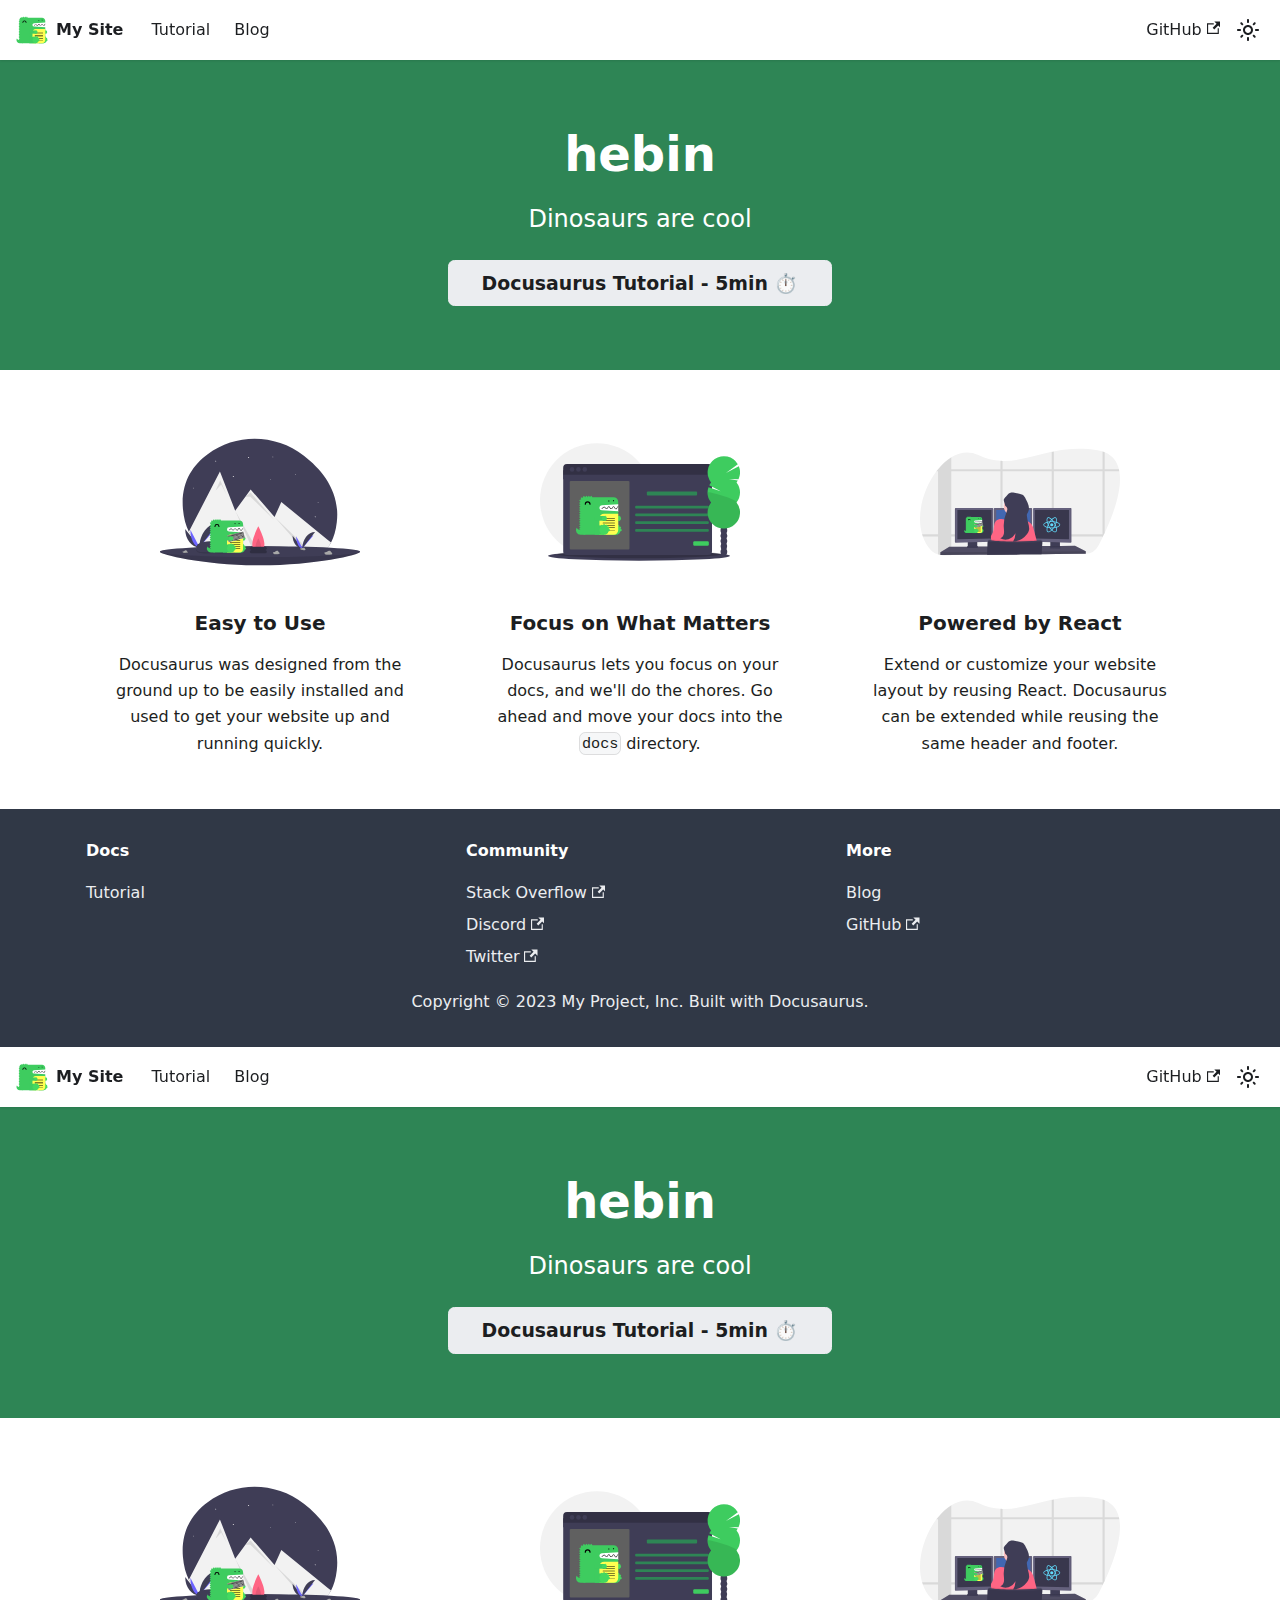
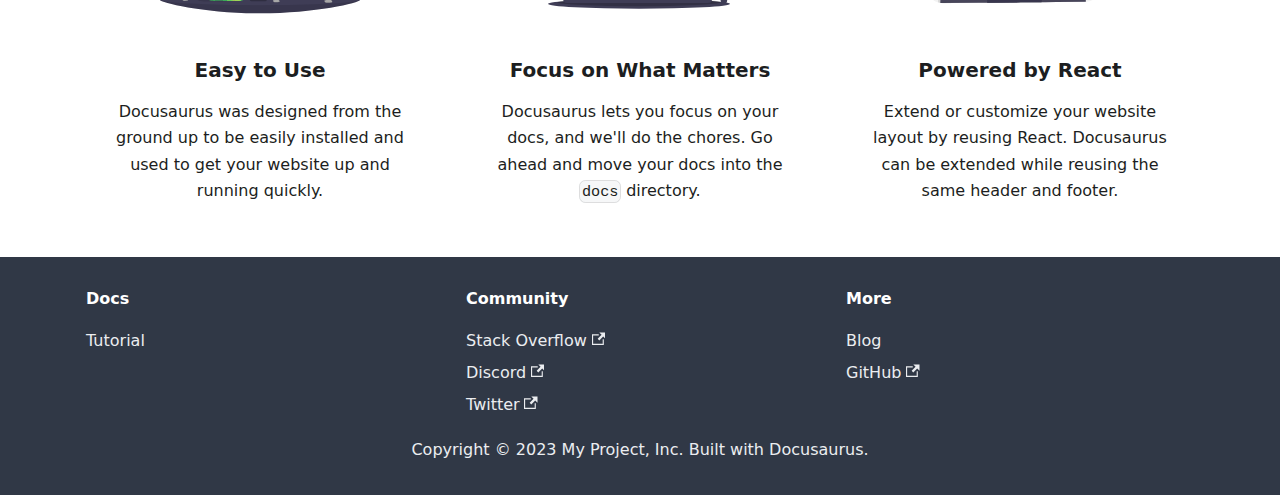
==== index.html @ 1546fe00 "Deploy website - based on" ====
<!doctype html>
<html lang="en" dir="ltr" class="plugin-pages plugin-id-default" data-has-hydrated="false">
<head>
<meta charset="UTF-8">
<meta name="generator" content="Docusaurus v3.0.1">
<title data-rh="true">Hello from hebin | hebin</title><meta data-rh="true" name="viewport" content="width=device-width,initial-scale=1"><meta data-rh="true" name="twitter:card" content="summary_large_image"><meta data-rh="true" property="og:image" content="https://hoobean1996.github.io/img/docusaurus-social-card.jpg"><meta data-rh="true" name="twitter:image" content="https://hoobean1996.github.io/img/docusaurus-social-card.jpg"><meta data-rh="true" property="og:url" content="https://hoobean1996.github.io/"><meta data-rh="true" property="og:locale" content="en"><meta data-rh="true" name="docusaurus_locale" content="en"><meta data-rh="true" name="docusaurus_tag" content="default"><meta data-rh="true" name="docsearch:language" content="en"><meta data-rh="true" name="docsearch:docusaurus_tag" content="default"><meta data-rh="true" property="og:title" content="Hello from hebin | hebin"><meta data-rh="true" name="description" content="Description will go into a meta tag in &lt;head /&gt;"><meta data-rh="true" property="og:description" content="Description will go into a meta tag in &lt;head /&gt;"><link data-rh="true" rel="icon" href="/img/favicon.ico"><link data-rh="true" rel="canonical" href="https://hoobean1996.github.io/"><link data-rh="true" rel="alternate" href="https://hoobean1996.github.io/" hreflang="en"><link data-rh="true" rel="alternate" href="https://hoobean1996.github.io/" hreflang="x-default"><script data-rh="true">function insertBanner(){var n=document.createElement("div");n.id="__docusaurus-base-url-issue-banner-container";n.innerHTML='\n<div id="__docusaurus-base-url-issue-banner" style="border: thick solid red; background-color: rgb(255, 230, 179); margin: 20px; padding: 20px; font-size: 20px;">\n   <p style="font-weight: bold; font-size: 30px;">Your Docusaurus site did not load properly.</p>\n   <p>A very common reason is a wrong site <a href="https://docusaurus.io/docs/docusaurus.config.js/#baseUrl" style="font-weight: bold;">baseUrl configuration</a>.</p>\n   <p>Current configured baseUrl = <span style="font-weight: bold; color: red;">/</span>  (default value)</p>\n   <p>We suggest trying baseUrl = <span id="__docusaurus-base-url-issue-banner-suggestion-container" style="font-weight: bold; color: green;"></span></p>\n</div>\n',document.body.prepend(n);var e=document.getElementById("__docusaurus-base-url-issue-banner-suggestion-container"),s=window.location.pathname,o="/"===s.substr(-1)?s:s+"/";e.innerHTML=o}document.addEventListener("DOMContentLoaded",(function(){void 0===window.docusaurus&&insertBanner()}))</script><link rel="alternate" type="application/rss+xml" href="/blog/rss.xml" title="hebin RSS Feed">
<link rel="alternate" type="application/atom+xml" href="/blog/atom.xml" title="hebin Atom Feed"><link rel="stylesheet" href="/assets/css/styles.1c022e41.css">
<script src="/assets/js/runtime~main.db111773.js" defer="defer"></script>
<script src="/assets/js/main.af861f78.js" defer="defer"></script>
</head>
<body class="navigation-with-keyboard">
<script>!function(){function t(t){document.documentElement.setAttribute("data-theme",t)}var e=function(){try{return new URLSearchParams(window.location.search).get("docusaurus-theme")}catch(t){}}()||function(){try{return localStorage.getItem("theme")}catch(t){}}();t(null!==e?e:"light")}(),function(){try{const c=new URLSearchParams(window.location.search).entries();for(var[t,e]of c)if(t.startsWith("docusaurus-data-")){var a=t.replace("docusaurus-data-","data-");document.documentElement.setAttribute(a,e)}}catch(t){}}()</script><div id="__docusaurus"><div role="region" aria-label="Skip to main content"><a class="skipToContent_fXgn" href="#__docusaurus_skipToContent_fallback">Skip to main content</a></div><nav aria-label="Main" class="navbar navbar--fixed-top"><div class="navbar__inner"><div class="navbar__items"><button aria-label="Toggle navigation bar" aria-expanded="false" class="navbar__toggle clean-btn" type="button"><svg width="30" height="30" viewBox="0 0 30 30" aria-hidden="true"><path stroke="currentColor" stroke-linecap="round" stroke-miterlimit="10" stroke-width="2" d="M4 7h22M4 15h22M4 23h22"></path></svg></button><a class="navbar__brand" href="/"><div class="navbar__logo"><img src="/img/logo.svg" alt="My Site Logo" class="themedComponent_mlkZ themedComponent--light_NVdE"><img src="/img/logo.svg" alt="My Site Logo" class="themedComponent_mlkZ themedComponent--dark_xIcU"></div><b class="navbar__title text--truncate">My Site</b></a><a class="navbar__item navbar__link" href="/docs/intro">Tutorial</a><a class="navbar__item navbar__link" href="/blog">Blog</a></div><div class="navbar__items navbar__items--right"><a href="https://github.com/facebook/docusaurus" target="_blank" rel="noopener noreferrer" class="navbar__item navbar__link">GitHub<svg width="13.5" height="13.5" aria-hidden="true" viewBox="0 0 24 24" class="iconExternalLink_nPIU"><path fill="currentColor" d="M21 13v10h-21v-19h12v2h-10v15h17v-8h2zm3-12h-10.988l4.035 4-6.977 7.07 2.828 2.828 6.977-7.07 4.125 4.172v-11z"></path></svg></a><div class="toggle_vylO colorModeToggle_DEke"><button class="clean-btn toggleButton_gllP toggleButtonDisabled_aARS" type="button" disabled="" title="Switch between dark and light mode (currently light mode)" aria-label="Switch between dark and light mode (currently light mode)" aria-live="polite"><svg viewBox="0 0 24 24" width="24" height="24" class="lightToggleIcon_pyhR"><path fill="currentColor" d="M12,9c1.65,0,3,1.35,3,3s-1.35,3-3,3s-3-1.35-3-3S10.35,9,12,9 M12,7c-2.76,0-5,2.24-5,5s2.24,5,5,5s5-2.24,5-5 S14.76,7,12,7L12,7z M2,13l2,0c0.55,0,1-0.45,1-1s-0.45-1-1-1l-2,0c-0.55,0-1,0.45-1,1S1.45,13,2,13z M20,13l2,0c0.55,0,1-0.45,1-1 s-0.45-1-1-1l-2,0c-0.55,0-1,0.45-1,1S19.45,13,20,13z M11,2v2c0,0.55,0.45,1,1,1s1-0.45,1-1V2c0-0.55-0.45-1-1-1S11,1.45,11,2z M11,20v2c0,0.55,0.45,1,1,1s1-0.45,1-1v-2c0-0.55-0.45-1-1-1C11.45,19,11,19.45,11,20z M5.99,4.58c-0.39-0.39-1.03-0.39-1.41,0 c-0.39,0.39-0.39,1.03,0,1.41l1.06,1.06c0.39,0.39,1.03,0.39,1.41,0s0.39-1.03,0-1.41L5.99,4.58z M18.36,16.95 c-0.39-0.39-1.03-0.39-1.41,0c-0.39,0.39-0.39,1.03,0,1.41l1.06,1.06c0.39,0.39,1.03,0.39,1.41,0c0.39-0.39,0.39-1.03,0-1.41 L18.36,16.95z M19.42,5.99c0.39-0.39,0.39-1.03,0-1.41c-0.39-0.39-1.03-0.39-1.41,0l-1.06,1.06c-0.39,0.39-0.39,1.03,0,1.41 s1.03,0.39,1.41,0L19.42,5.99z M7.05,18.36c0.39-0.39,0.39-1.03,0-1.41c-0.39-0.39-1.03-0.39-1.41,0l-1.06,1.06 c-0.39,0.39-0.39,1.03,0,1.41s1.03,0.39,1.41,0L7.05,18.36z"></path></svg><svg viewBox="0 0 24 24" width="24" height="24" class="darkToggleIcon_wfgR"><path fill="currentColor" d="M9.37,5.51C9.19,6.15,9.1,6.82,9.1,7.5c0,4.08,3.32,7.4,7.4,7.4c0.68,0,1.35-0.09,1.99-0.27C17.45,17.19,14.93,19,12,19 c-3.86,0-7-3.14-7-7C5,9.07,6.81,6.55,9.37,5.51z M12,3c-4.97,0-9,4.03-9,9s4.03,9,9,9s9-4.03,9-9c0-0.46-0.04-0.92-0.1-1.36 c-0.98,1.37-2.58,2.26-4.4,2.26c-2.98,0-5.4-2.42-5.4-5.4c0-1.81,0.89-3.42,2.26-4.4C12.92,3.04,12.46,3,12,3L12,3z"></path></svg></button></div><div class="navbarSearchContainer_Bca1"></div></div></div><div role="presentation" class="navbar-sidebar__backdrop"></div></nav><div id="__docusaurus_skipToContent_fallback" class="main-wrapper mainWrapper_z2l0"><header class="hero hero--primary heroBanner_qdFl"><div class="container"><h1 class="hero__title">hebin</h1><p class="hero__subtitle">Dinosaurs are cool</p><div class="buttons_AeoN"><a class="button button--secondary button--lg" href="/docs/intro">Docusaurus Tutorial - 5min ⏱️</a></div></div></header><main><section class="features_t9lD"><div class="container"><div class="row"><div class="col col--4"><div class="text--center"><svg xmlns="http://www.w3.org/2000/svg" width="1088" height="687.962" viewBox="0 0 1088 687.962" class="featureSvg_GfXr" role="img"><title>Easy to Use</title><g data-name="Group 12"><g data-name="Group 11"><path data-name="Path 83" d="M961.81 454.442c-5.27 45.15-16.22 81.4-31.25 110.31-20 38.52-54.21 54.04-84.77 70.28a193.275 193.275 0 0 1-27.46 11.94c-55.61 19.3-117.85 14.18-166.74 3.99a657.282 657.282 0 0 0-104.09-13.16q-14.97-.675-29.97-.67c-15.42.02-293.07 5.29-360.67-131.57-16.69-33.76-28.13-75-32.24-125.27-11.63-142.12 52.29-235.46 134.74-296.47 155.97-115.41 369.76-110.57 523.43 7.88 102.36 78.9 198.2 198.31 179.02 362.74Z" fill="#3f3d56"></path><path data-name="Path 84" d="M930.56 564.752c-20 38.52-47.21 64.04-77.77 80.28a193.272 193.272 0 0 1-27.46 11.94c-55.61 19.3-117.85 14.18-166.74 3.99a657.3 657.3 0 0 0-104.09-13.16q-14.97-.675-29.97-.67-23.13.03-46.25 1.72c-100.17 7.36-253.82-6.43-321.42-143.29L326 177.962l62.95 161.619 20.09 51.59 55.37-75.98L493 275.962l130.2 149.27 36.8-81.27 254.78 207.919 14.21 11.59Z" fill="#f2f2f2"></path><path data-name="Path 85" d="m302 282.962 26-57 36 83-31-60Z" opacity="0.1"></path><path data-name="Path 86" d="M554.5 647.802q-14.97-.675-29.97-.67l-115.49-255.96Z" opacity="0.1"></path><path data-name="Path 87" d="M464.411 315.191 493 292.962l130 150-132-128Z" opacity="0.1"></path><path data-name="Path 88" d="M852.79 645.032a193.265 193.265 0 0 1-27.46 11.94L623.2 425.232Z" opacity="0.1"></path><circle data-name="Ellipse 11" cx="3" cy="3" r="3" transform="translate(479 98.962)" fill="#f2f2f2"></circle><circle data-name="Ellipse 12" cx="3" cy="3" r="3" transform="translate(396 201.962)" fill="#f2f2f2"></circle><circle data-name="Ellipse 13" cx="2" cy="2" r="2" transform="translate(600 220.962)" fill="#f2f2f2"></circle><circle data-name="Ellipse 14" cx="2" cy="2" r="2" transform="translate(180 265.962)" fill="#f2f2f2"></circle><circle data-name="Ellipse 15" cx="2" cy="2" r="2" transform="translate(612 96.962)" fill="#f2f2f2"></circle><circle data-name="Ellipse 16" cx="2" cy="2" r="2" transform="translate(736 192.962)" fill="#f2f2f2"></circle><circle data-name="Ellipse 17" cx="2" cy="2" r="2" transform="translate(858 344.962)" fill="#f2f2f2"></circle><path data-name="Path 89" d="M306 121.222h-2.76v-2.76h-1.48v2.76H299v1.478h2.76v2.759h1.48V122.7H306Z" fill="#f2f2f2"></path><path data-name="Path 90" d="M848 424.222h-2.76v-2.76h-1.48v2.76H841v1.478h2.76v2.759h1.48V425.7H848Z" fill="#f2f2f2"></path><path data-name="Path 91" d="M1088 613.962c0 16.569-243.557 74-544 74s-544-57.431-544-74 243.557 14 544 14 544-30.568 544-14Z" fill="#3f3d56"></path><path data-name="Path 92" d="M1088 613.962c0 16.569-243.557 74-544 74s-544-57.431-544-74 243.557 14 544 14 544-30.568 544-14Z" opacity="0.1"></path><ellipse data-name="Ellipse 18" cx="544" cy="30" rx="544" ry="30" transform="translate(0 583.962)" fill="#3f3d56"></ellipse><path data-name="Path 93" d="M568 571.962c0 33.137-14.775 24-33 24s-33 9.137-33-24 33-96 33-96 33 62.863 33 96Z" fill="#ff6584"></path><path data-name="Path 94" d="M550 584.641c0 15.062-6.716 10.909-15 10.909s-15 4.153-15-10.909 15-43.636 15-43.636 15 28.576 15 43.636Z" opacity="0.1"></path><rect data-name="Rectangle 97" width="92" height="18" rx="9" transform="translate(489 604.962)" fill="#2f2e41"></rect><rect data-name="Rectangle 98" width="92" height="18" rx="9" transform="translate(489 586.962)" fill="#2f2e41"></rect><path data-name="Path 95" d="M137 490.528c0 55.343 34.719 100.126 77.626 100.126" fill="#3f3d56"></path><path data-name="Path 96" d="M214.626 590.654c0-55.965 38.745-101.251 86.626-101.251" fill="#6c63ff"></path><path data-name="Path 97" d="M165.125 495.545c0 52.57 22.14 95.109 49.5 95.109" fill="#6c63ff"></path><path data-name="Path 98" d="M214.626 590.654c0-71.511 44.783-129.377 100.126-129.377" fill="#3f3d56"></path><path data-name="Path 99" d="M198.3 591.36s11.009-.339 14.326-2.7 16.934-5.183 17.757-1.395 16.544 18.844 4.115 18.945-28.879-1.936-32.19-3.953-4.008-10.897-4.008-10.897Z" fill="#a8a8a8"></path><path data-name="Path 100" d="M234.716 604.89c-12.429.1-28.879-1.936-32.19-3.953-2.522-1.536-3.527-7.048-3.863-9.591l-.368.014s.7 8.879 4.009 10.9 19.761 4.053 32.19 3.953c3.588-.029 4.827-1.305 4.759-3.2-.498 1.142-1.867 1.855-4.537 1.877Z" opacity="0.2"></path><path data-name="Path 101" d="M721.429 527.062c0 38.029 23.857 68.8 53.341 68.8" fill="#3f3d56"></path><path data-name="Path 102" d="M774.769 595.863c0-38.456 26.623-69.575 59.525-69.575" fill="#6c63ff"></path><path data-name="Path 103" d="M740.755 530.509c0 36.124 15.213 65.354 34.014 65.354" fill="#6c63ff"></path><path data-name="Path 104" d="M774.769 595.863c0-49.139 30.773-88.9 68.8-88.9" fill="#3f3d56"></path><path data-name="Path 105" d="M763.548 596.348s7.565-.233 9.844-1.856 11.636-3.562 12.2-.958 11.368 12.949 2.828 13.018-19.844-1.33-22.119-2.716-2.753-7.488-2.753-7.488Z" fill="#a8a8a8"></path><path data-name="Path 106" d="M788.574 605.645c-8.54.069-19.844-1.33-22.119-2.716-1.733-1.056-2.423-4.843-2.654-6.59l-.253.01s.479 6.1 2.755 7.487 13.579 2.785 22.119 2.716c2.465-.02 3.317-.9 3.27-2.2-.343.788-1.283 1.278-3.118 1.293Z" opacity="0.2"></path><path data-name="Path 107" d="M893.813 618.699s11.36-1.729 14.5-4.591 16.89-7.488 18.217-3.667 19.494 17.447 6.633 19.107-30.153 1.609-33.835-.065-5.515-10.784-5.515-10.784Z" fill="#a8a8a8"></path><path data-name="Path 108" d="M933.228 628.154c-12.86 1.659-30.153 1.609-33.835-.065-2.8-1.275-4.535-6.858-5.2-9.45l-.379.061s1.833 9.109 5.516 10.783 20.975 1.725 33.835.065c3.712-.479 4.836-1.956 4.529-3.906-.375 1.246-1.703 2.156-4.466 2.512Z" opacity="0.2"></path><path data-name="Path 109" d="M614.26 617.881s9.587-1.459 12.237-3.875 14.255-6.32 15.374-3.095 16.452 14.725 5.6 16.125-25.448 1.358-28.555-.055-4.656-9.1-4.656-9.1Z" fill="#a8a8a8"></path><path data-name="Path 110" d="M647.524 625.856c-10.853 1.4-25.448 1.358-28.555-.055-2.367-1.076-3.827-5.788-4.39-7.976l-.32.051s1.547 7.687 4.655 9.1 17.7 1.456 28.555.055c3.133-.4 4.081-1.651 3.822-3.3-.314 1.057-1.435 1.825-3.767 2.125Z" opacity="0.2"></path><path data-name="Path 111" d="M122.389 613.09s7.463-1.136 9.527-3.016 11.1-4.92 11.969-2.409 12.808 11.463 4.358 12.553-19.811 1.057-22.23-.043-3.624-7.085-3.624-7.085Z" fill="#a8a8a8"></path><path data-name="Path 112" d="M148.285 619.302c-8.449 1.09-19.811 1.057-22.23-.043-1.842-.838-2.979-4.506-3.417-6.209l-.249.04s1.2 5.984 3.624 7.085 13.781 1.133 22.23.043c2.439-.315 3.177-1.285 2.976-2.566-.246.818-1.119 1.416-2.934 1.65Z" opacity="0.2"></path><path data-name="Path 113" d="M383.7 601.318c0 30.22-42.124 20.873-93.7 20.873s-93.074 9.347-93.074-20.873 42.118-36.793 93.694-36.793 93.08 6.573 93.08 36.793Z" opacity="0.1"></path><path data-name="Path 114" d="M383.7 593.881c0 30.22-42.124 20.873-93.7 20.873s-93.074 9.347-93.074-20.873 42.114-36.8 93.69-36.8 93.084 6.576 93.084 36.8Z" fill="#3f3d56"></path></g><path data-name="Path 40" d="M360.175 475.732h91.791v37.153h-91.791Z" fill="#fff" fill-rule="evenodd"></path><path data-name="Path 41" d="M277.126 597.026a21.828 21.828 0 0 1-18.908-10.927 21.829 21.829 0 0 0 18.908 32.782h21.855v-21.855Z" fill="#3ecc5f" fill-rule="evenodd"></path><path data-name="Path 42" d="m375.451 481.607 76.514-4.782v-10.928a21.854 21.854 0 0 0-21.855-21.855h-98.347l-2.732-4.735a3.154 3.154 0 0 0-5.464 0l-2.732 4.732-2.732-4.732a3.154 3.154 0 0 0-5.464 0l-2.732 4.732-2.731-4.732a3.154 3.154 0 0 0-5.464 0l-2.732 4.735h-.071l-4.526-4.525a3.153 3.153 0 0 0-5.276 1.414l-1.5 5.577-5.674-1.521a3.154 3.154 0 0 0-3.863 3.864l1.52 5.679-5.575 1.494a3.155 3.155 0 0 0-1.416 5.278l4.526 4.526v.07l-4.735 2.731a3.154 3.154 0 0 0 0 5.464l4.732 2.732-4.732 2.732a3.154 3.154 0 0 0 0 5.464l4.732 2.732-4.732 2.731a3.154 3.154 0 0 0 0 5.464l4.732 2.732-4.732 2.727a3.154 3.154 0 0 0 0 5.464l4.735 2.736-4.735 2.732a3.154 3.154 0 0 0 0 5.464l4.732 2.732-4.732 2.732a3.154 3.154 0 0 0 0 5.464l4.732 2.732-4.732 2.731a3.154 3.154 0 0 0 0 5.464l4.732 2.732-4.732 2.732a3.154 3.154 0 0 0 0 5.464l4.732 2.732-4.732 2.731a3.154 3.154 0 0 0 0 5.464l4.732 2.732-4.732 2.731a3.154 3.154 0 0 0 0 5.464l4.732 2.732-4.732 2.735a3.154 3.154 0 0 0 0 5.464l4.732 2.732-4.732 2.728a3.154 3.154 0 0 0 0 5.464l4.732 2.732a21.854 21.854 0 0 0 21.858 21.855h131.13a21.854 21.854 0 0 0 21.855-21.855v-87.42l-76.514-4.782a11.632 11.632 0 0 1 0-23.219" fill="#3ecc5f" fill-rule="evenodd"></path><path data-name="Path 43" d="M408.255 618.882h32.782v-43.71h-32.782Z" fill="#3ecc5f" fill-rule="evenodd"></path><path data-name="Path 44" d="M462.893 591.563a5.438 5.438 0 0 0-.7.07c-.042-.164-.081-.329-.127-.493a5.457 5.457 0 1 0-5.4-9.372q-.181-.185-.366-.367a5.454 5.454 0 1 0-9.384-5.4c-.162-.046-.325-.084-.486-.126a5.467 5.467 0 1 0-10.788 0c-.162.042-.325.08-.486.126a5.457 5.457 0 1 0-9.384 5.4 21.843 21.843 0 1 0 36.421 21.02 5.452 5.452 0 1 0 .7-10.858" fill="#44d860" fill-rule="evenodd"></path><path data-name="Path 45" d="M419.183 553.317h32.782v-21.855h-32.782Z" fill="#3ecc5f" fill-rule="evenodd"></path><path data-name="Path 46" d="M462.893 545.121a2.732 2.732 0 1 0 0-5.464 2.811 2.811 0 0 0-.349.035c-.022-.082-.04-.164-.063-.246a2.733 2.733 0 0 0-1.052-5.253 2.7 2.7 0 0 0-1.648.566q-.09-.093-.184-.184a2.7 2.7 0 0 0 .553-1.633 2.732 2.732 0 0 0-5.245-1.07 10.928 10.928 0 1 0 0 21.031 2.732 2.732 0 0 0 5.245-1.07 2.7 2.7 0 0 0-.553-1.633q.093-.09.184-.184a2.7 2.7 0 0 0 1.648.566 2.732 2.732 0 0 0 1.052-5.253c.023-.081.042-.164.063-.246a2.814 2.814 0 0 0 .349.035" fill="#44d860" fill-rule="evenodd"></path><path data-name="Path 47" d="M320.836 479.556a2.732 2.732 0 0 1-2.732-2.732 8.2 8.2 0 0 0-16.391 0 2.732 2.732 0 0 1-5.464 0 13.66 13.66 0 0 1 27.319 0 2.732 2.732 0 0 1-2.732 2.732" fill-rule="evenodd"></path><path data-name="Path 48" d="M364.546 618.881h65.565a21.854 21.854 0 0 0 21.855-21.855v-76.492h-65.565a21.854 21.854 0 0 0-21.855 21.855Z" fill="#ffff50" fill-rule="evenodd"></path><path data-name="Path 49" d="M435.596 554.41h-54.681a1.093 1.093 0 1 1 0-2.185h54.681a1.093 1.093 0 0 1 0 2.185m0 21.855h-54.681a1.093 1.093 0 1 1 0-2.186h54.681a1.093 1.093 0 0 1 0 2.186m0 21.855h-54.681a1.093 1.093 0 1 1 0-2.185h54.681a1.093 1.093 0 0 1 0 2.185m0-54.434h-54.681a1.093 1.093 0 1 1 0-2.185h54.681a1.093 1.093 0 0 1 0 2.185m0 21.652h-54.681a1.093 1.093 0 1 1 0-2.186h54.681a1.093 1.093 0 0 1 0 2.186m0 21.855h-54.681a1.093 1.093 0 1 1 0-2.186h54.681a1.093 1.093 0 0 1 0 2.186m16.369-100.959c-.013 0-.024-.007-.037-.005-3.377.115-4.974 3.492-6.384 6.472-1.471 3.114-2.608 5.139-4.473 5.078-2.064-.074-3.244-2.406-4.494-4.874-1.436-2.835-3.075-6.049-6.516-5.929-3.329.114-4.932 3.053-6.346 5.646-1.5 2.762-2.529 4.442-4.5 4.364-2.106-.076-3.225-1.972-4.52-4.167-1.444-2.443-3.112-5.191-6.487-5.1-3.272.113-4.879 2.606-6.3 4.808-1.5 2.328-2.552 3.746-4.551 3.662-2.156-.076-3.27-1.65-4.558-3.472-1.447-2.047-3.077-4.363-6.442-4.251-3.2.109-4.807 2.153-6.224 3.954-1.346 1.709-2.4 3.062-4.621 2.977a1.094 1.094 0 0 0-.079 2.186c3.3.11 4.967-1.967 6.417-3.81 1.286-1.635 2.4-3.045 4.582-3.12 2.1-.09 3.091 1.218 4.584 3.327 1.417 2 3.026 4.277 6.263 4.394 3.391.114 5.022-2.42 6.467-4.663 1.292-2 2.406-3.734 4.535-3.807 1.959-.073 3.026 1.475 4.529 4.022 1.417 2.4 3.023 5.121 6.324 5.241 3.415.118 5.064-2.863 6.5-5.5 1.245-2.282 2.419-4.437 4.5-4.509 1.959-.046 2.981 1.743 4.492 4.732 1.412 2.79 3.013 5.95 6.365 6.071h.185c3.348 0 4.937-3.36 6.343-6.331 1.245-2.634 2.423-5.114 4.444-5.216Z" fill-rule="evenodd"></path><path data-name="Path 50" d="M342.691 618.882h43.71v-43.71h-43.71Z" fill="#3ecc5f" fill-rule="evenodd"></path><g data-name="Group 8" transform="rotate(-14.98 2188.845 -1120.376)"><rect data-name="Rectangle 3" width="92.361" height="36.462" rx="2" fill="#d8d8d8"></rect><g data-name="Group 2" transform="translate(1.531 23.03)" fill="#4a4a4a"><rect data-name="Rectangle 4" width="5.336" height="5.336" rx="1" transform="translate(16.797)"></rect><rect data-name="Rectangle 5" width="5.336" height="5.336" rx="1" transform="translate(23.12)"></rect><rect data-name="Rectangle 6" width="5.336" height="5.336" rx="1" transform="translate(29.444)"></rect><rect data-name="Rectangle 7" width="5.336" height="5.336" rx="1" transform="translate(35.768)"></rect><rect data-name="Rectangle 8" width="5.336" height="5.336" rx="1" transform="translate(42.091)"></rect><rect data-name="Rectangle 9" width="5.336" height="5.336" rx="1" transform="translate(48.415)"></rect><rect data-name="Rectangle 10" width="5.336" height="5.336" rx="1" transform="translate(54.739)"></rect><rect data-name="Rectangle 11" width="5.336" height="5.336" rx="1" transform="translate(61.063)"></rect><rect data-name="Rectangle 12" width="5.336" height="5.336" rx="1" transform="translate(67.386)"></rect><path data-name="Path 51" d="M1.093 0h13.425a1.093 1.093 0 0 1 1.093 1.093v3.15a1.093 1.093 0 0 1-1.093 1.093H1.093A1.093 1.093 0 0 1 0 4.243v-3.15A1.093 1.093 0 0 1 1.093 0ZM75 0h13.426a1.093 1.093 0 0 1 1.093 1.093v3.15a1.093 1.093 0 0 1-1.093 1.093H75a1.093 1.093 0 0 1-1.093-1.093v-3.15A1.093 1.093 0 0 1 75 0Z" fill-rule="evenodd"></path></g><g data-name="Group 3" transform="translate(1.531 10.261)" fill="#4a4a4a"><path data-name="Path 52" d="M1.093 0h5.125A1.093 1.093 0 0 1 7.31 1.093v3.149a1.093 1.093 0 0 1-1.092 1.093H1.093A1.093 1.093 0 0 1 0 4.242V1.093A1.093 1.093 0 0 1 1.093 0Z" fill-rule="evenodd"></path><rect data-name="Rectangle 13" width="5.336" height="5.336" rx="1" transform="translate(8.299)"></rect><rect data-name="Rectangle 14" width="5.336" height="5.336" rx="1" transform="translate(14.623)"></rect><rect data-name="Rectangle 15" width="5.336" height="5.336" rx="1" transform="translate(20.947)"></rect><rect data-name="Rectangle 16" width="5.336" height="5.336" rx="1" transform="translate(27.271)"></rect><rect data-name="Rectangle 17" width="5.336" height="5.336" rx="1" transform="translate(33.594)"></rect><rect data-name="Rectangle 18" width="5.336" height="5.336" rx="1" transform="translate(39.918)"></rect><rect data-name="Rectangle 19" width="5.336" height="5.336" rx="1" transform="translate(46.242)"></rect><rect data-name="Rectangle 20" width="5.336" height="5.336" rx="1" transform="translate(52.565)"></rect><rect data-name="Rectangle 21" width="5.336" height="5.336" rx="1" transform="translate(58.888)"></rect><rect data-name="Rectangle 22" width="5.336" height="5.336" rx="1" transform="translate(65.212)"></rect><rect data-name="Rectangle 23" width="5.336" height="5.336" rx="1" transform="translate(71.536)"></rect><rect data-name="Rectangle 24" width="5.336" height="5.336" rx="1" transform="translate(77.859)"></rect><rect data-name="Rectangle 25" width="5.336" height="5.336" rx="1" transform="translate(84.183)"></rect></g><g data-name="Group 4" transform="rotate(180 45.525 4.773)" fill="#4a4a4a"><path data-name="Path 53" d="M1.093 0h5.126a1.093 1.093 0 0 1 1.093 1.093v3.15a1.093 1.093 0 0 1-1.093 1.093H1.093A1.093 1.093 0 0 1 0 4.243v-3.15A1.093 1.093 0 0 1 1.093 0Z" fill-rule="evenodd"></path><rect data-name="Rectangle 26" width="5.336" height="5.336" rx="1" transform="translate(8.299)"></rect><rect data-name="Rectangle 27" width="5.336" height="5.336" rx="1" transform="translate(14.623)"></rect><rect data-name="Rectangle 28" width="5.336" height="5.336" rx="1" transform="translate(20.947)"></rect><rect data-name="Rectangle 29" width="5.336" height="5.336" rx="1" transform="translate(27.271)"></rect><rect data-name="Rectangle 30" width="5.336" height="5.336" rx="1" transform="translate(33.594)"></rect><rect data-name="Rectangle 31" width="5.336" height="5.336" rx="1" transform="translate(39.918)"></rect><rect data-name="Rectangle 32" width="5.336" height="5.336" rx="1" transform="translate(46.242)"></rect><rect data-name="Rectangle 33" width="5.336" height="5.336" rx="1" transform="translate(52.565)"></rect><rect data-name="Rectangle 34" width="5.336" height="5.336" rx="1" transform="translate(58.889)"></rect><rect data-name="Rectangle 35" width="5.336" height="5.336" rx="1" transform="translate(65.213)"></rect><rect data-name="Rectangle 36" width="5.336" height="5.336" rx="1" transform="translate(71.537)"></rect><rect data-name="Rectangle 37" width="5.336" height="5.336" rx="1" transform="translate(77.86)"></rect><rect data-name="Rectangle 38" width="5.336" height="5.336" rx="1" transform="translate(84.183)"></rect><rect data-name="Rectangle 39" width="5.336" height="5.336" rx="1" transform="translate(8.299)"></rect><rect data-name="Rectangle 40" width="5.336" height="5.336" rx="1" transform="translate(14.623)"></rect><rect data-name="Rectangle 41" width="5.336" height="5.336" rx="1" transform="translate(20.947)"></rect><rect data-name="Rectangle 42" width="5.336" height="5.336" rx="1" transform="translate(27.271)"></rect><rect data-name="Rectangle 43" width="5.336" height="5.336" rx="1" transform="translate(33.594)"></rect><rect data-name="Rectangle 44" width="5.336" height="5.336" rx="1" transform="translate(39.918)"></rect><rect data-name="Rectangle 45" width="5.336" height="5.336" rx="1" transform="translate(46.242)"></rect><rect data-name="Rectangle 46" width="5.336" height="5.336" rx="1" transform="translate(52.565)"></rect><rect data-name="Rectangle 47" width="5.336" height="5.336" rx="1" transform="translate(58.889)"></rect><rect data-name="Rectangle 48" width="5.336" height="5.336" rx="1" transform="translate(65.213)"></rect><rect data-name="Rectangle 49" width="5.336" height="5.336" rx="1" transform="translate(71.537)"></rect><rect data-name="Rectangle 50" width="5.336" height="5.336" rx="1" transform="translate(77.86)"></rect><rect data-name="Rectangle 51" width="5.336" height="5.336" rx="1" transform="translate(84.183)"></rect></g><g data-name="Group 6" fill="#4a4a4a"><path data-name="Path 54" d="M2.624 16.584h7.3a1.093 1.093 0 0 1 1.092 1.093v3.15a1.093 1.093 0 0 1-1.093 1.093h-7.3a1.093 1.093 0 0 1-1.092-1.093v-3.149a1.093 1.093 0 0 1 1.093-1.094Z" fill-rule="evenodd"></path><g data-name="Group 5" transform="translate(12.202 16.584)"><rect data-name="Rectangle 52" width="5.336" height="5.336" rx="1"></rect><rect data-name="Rectangle 53" width="5.336" height="5.336" rx="1" transform="translate(6.324)"></rect><rect data-name="Rectangle 54" width="5.336" height="5.336" rx="1" transform="translate(12.647)"></rect><rect data-name="Rectangle 55" width="5.336" height="5.336" rx="1" transform="translate(18.971)"></rect><rect data-name="Rectangle 56" width="5.336" height="5.336" rx="1" transform="translate(25.295)"></rect><rect data-name="Rectangle 57" width="5.336" height="5.336" rx="1" transform="translate(31.619)"></rect><rect data-name="Rectangle 58" width="5.336" height="5.336" rx="1" transform="translate(37.942)"></rect><rect data-name="Rectangle 59" width="5.336" height="5.336" rx="1" transform="translate(44.265)"></rect><rect data-name="Rectangle 60" width="5.336" height="5.336" rx="1" transform="translate(50.589)"></rect><rect data-name="Rectangle 61" width="5.336" height="5.336" rx="1" transform="translate(56.912)"></rect><rect data-name="Rectangle 62" width="5.336" height="5.336" rx="1" transform="translate(63.236)"></rect></g><path data-name="Path 55" d="M83.053 16.584h6.906a1.093 1.093 0 0 1 1.091 1.093v3.15a1.093 1.093 0 0 1-1.091 1.093h-6.907a1.093 1.093 0 0 1-1.093-1.093v-3.149a1.093 1.093 0 0 1 1.093-1.094Z" fill-rule="evenodd"></path></g><g data-name="Group 7" transform="translate(1.531 29.627)" fill="#4a4a4a"><rect data-name="Rectangle 63" width="5.336" height="5.336" rx="1"></rect><rect data-name="Rectangle 64" width="5.336" height="5.336" rx="1" transform="translate(6.324)"></rect><rect data-name="Rectangle 65" width="5.336" height="5.336" rx="1" transform="translate(12.647)"></rect><rect data-name="Rectangle 66" width="5.336" height="5.336" rx="1" transform="translate(18.971)"></rect><path data-name="Path 56" d="M26.387 0h30.422a1.093 1.093 0 0 1 1.093 1.093v3.151a1.093 1.093 0 0 1-1.093 1.093H26.387a1.093 1.093 0 0 1-1.093-1.093V1.093A1.093 1.093 0 0 1 26.387 0Zm33.594 0h3.942a1.093 1.093 0 0 1 1.093 1.093v3.151a1.093 1.093 0 0 1-1.093 1.093h-3.942a1.093 1.093 0 0 1-1.093-1.093V1.093A1.093 1.093 0 0 1 59.981 0Z" fill-rule="evenodd"></path><rect data-name="Rectangle 67" width="5.336" height="5.336" rx="1" transform="translate(66.003)"></rect><rect data-name="Rectangle 68" width="5.336" height="5.336" rx="1" transform="translate(72.327)"></rect><rect data-name="Rectangle 69" width="5.336" height="5.336" rx="1" transform="translate(84.183)"></rect><path data-name="Path 57" d="M78.254 2.273v-1.18A1.093 1.093 0 0 1 79.347 0h3.15a1.093 1.093 0 0 1 1.093 1.093v1.18Z"></path><path data-name="Path 58" d="M83.591 3.063v1.18a1.093 1.093 0 0 1-1.093 1.093h-3.15a1.093 1.093 0 0 1-1.093-1.093v-1.18Z"></path></g><rect data-name="Rectangle 70" width="88.927" height="2.371" rx="1.085" transform="translate(1.925 1.17)" fill="#4a4a4a"></rect><rect data-name="Rectangle 71" width="4.986" height="1.581" rx="0.723" transform="translate(4.1 1.566)" fill="#d8d8d8" opacity="0.136"></rect><rect data-name="Rectangle 72" width="4.986" height="1.581" rx="0.723" transform="translate(10.923 1.566)" fill="#d8d8d8" opacity="0.136"></rect><rect data-name="Rectangle 73" width="4.986" height="1.581" rx="0.723" transform="translate(16.173 1.566)" fill="#d8d8d8" opacity="0.136"></rect><rect data-name="Rectangle 74" width="4.986" height="1.581" rx="0.723" transform="translate(21.421 1.566)" fill="#d8d8d8" opacity="0.136"></rect><rect data-name="Rectangle 75" width="4.986" height="1.581" rx="0.723" transform="translate(26.671 1.566)" fill="#d8d8d8" opacity="0.136"></rect><rect data-name="Rectangle 76" width="4.986" height="1.581" rx="0.723" transform="translate(33.232 1.566)" fill="#d8d8d8" opacity="0.136"></rect><rect data-name="Rectangle 77" width="4.986" height="1.581" rx="0.723" transform="translate(38.48 1.566)" fill="#d8d8d8" opacity="0.136"></rect><rect data-name="Rectangle 78" width="4.986" height="1.581" rx="0.723" transform="translate(43.73 1.566)" fill="#d8d8d8" opacity="0.136"></rect><rect data-name="Rectangle 79" width="4.986" height="1.581" rx="0.723" transform="translate(48.978 1.566)" fill="#d8d8d8" opacity="0.136"></rect><rect data-name="Rectangle 80" width="4.986" height="1.581" rx="0.723" transform="translate(55.54 1.566)" fill="#d8d8d8" opacity="0.136"></rect><rect data-name="Rectangle 81" width="4.986" height="1.581" rx="0.723" transform="translate(60.788 1.566)" fill="#d8d8d8" opacity="0.136"></rect><rect data-name="Rectangle 82" width="4.986" height="1.581" rx="0.723" transform="translate(66.038 1.566)" fill="#d8d8d8" opacity="0.136"></rect><rect data-name="Rectangle 83" width="4.986" height="1.581" rx="0.723" transform="translate(72.599 1.566)" fill="#d8d8d8" opacity="0.136"></rect><rect data-name="Rectangle 84" width="4.986" height="1.581" rx="0.723" transform="translate(77.847 1.566)" fill="#d8d8d8" opacity="0.136"></rect><rect data-name="Rectangle 85" width="4.986" height="1.581" rx="0.723" transform="translate(83.097 1.566)" fill="#d8d8d8" opacity="0.136"></rect></g><path data-name="Path 59" d="M408.256 591.563a5.439 5.439 0 0 0-.7.07c-.042-.164-.081-.329-.127-.493a5.457 5.457 0 1 0-5.4-9.372q-.181-.185-.366-.367a5.454 5.454 0 1 0-9.384-5.4c-.162-.046-.325-.084-.486-.126a5.467 5.467 0 1 0-10.788 0c-.162.042-.325.08-.486.126a5.457 5.457 0 1 0-9.384 5.4 21.843 21.843 0 1 0 36.421 21.02 5.452 5.452 0 1 0 .7-10.858" fill="#44d860" fill-rule="evenodd"></path><path data-name="Path 60" d="M342.691 553.317h43.71v-21.855h-43.71Z" fill="#3ecc5f" fill-rule="evenodd"></path><path data-name="Path 61" d="M397.328 545.121a2.732 2.732 0 1 0 0-5.464 2.811 2.811 0 0 0-.349.035c-.022-.082-.04-.164-.063-.246a2.733 2.733 0 0 0-1.052-5.253 2.7 2.7 0 0 0-1.648.566q-.09-.093-.184-.184a2.7 2.7 0 0 0 .553-1.633 2.732 2.732 0 0 0-5.245-1.07 10.928 10.928 0 1 0 0 21.031 2.732 2.732 0 0 0 5.245-1.07 2.7 2.7 0 0 0-.553-1.633q.093-.09.184-.184a2.7 2.7 0 0 0 1.648.566 2.732 2.732 0 0 0 1.052-5.253c.023-.081.042-.164.063-.246a2.811 2.811 0 0 0 .349.035" fill="#44d860" fill-rule="evenodd"></path><path data-name="Path 62" d="M408.256 464.531a2.967 2.967 0 0 1-.535-.055 2.754 2.754 0 0 1-.514-.153 2.838 2.838 0 0 1-.471-.251 4.139 4.139 0 0 1-.415-.339 3.2 3.2 0 0 1-.338-.415 2.7 2.7 0 0 1-.459-1.517 2.968 2.968 0 0 1 .055-.535 3.152 3.152 0 0 1 .152-.514 2.874 2.874 0 0 1 .252-.47 2.633 2.633 0 0 1 .753-.754 2.837 2.837 0 0 1 .471-.251 2.753 2.753 0 0 1 .514-.153 2.527 2.527 0 0 1 1.071 0 2.654 2.654 0 0 1 .983.4 4.139 4.139 0 0 1 .415.339 4.019 4.019 0 0 1 .339.415 2.786 2.786 0 0 1 .251.47 2.864 2.864 0 0 1 .208 1.049 2.77 2.77 0 0 1-.8 1.934 4.139 4.139 0 0 1-.415.339 2.722 2.722 0 0 1-1.519.459m21.855-1.366a2.789 2.789 0 0 1-1.935-.8 4.162 4.162 0 0 1-.338-.415 2.7 2.7 0 0 1-.459-1.519 2.789 2.789 0 0 1 .8-1.934 4.139 4.139 0 0 1 .415-.339 2.838 2.838 0 0 1 .471-.251 2.752 2.752 0 0 1 .514-.153 2.527 2.527 0 0 1 1.071 0 2.654 2.654 0 0 1 .983.4 4.139 4.139 0 0 1 .415.339 2.79 2.79 0 0 1 .8 1.934 3.069 3.069 0 0 1-.055.535 2.779 2.779 0 0 1-.153.514 3.885 3.885 0 0 1-.251.47 4.02 4.02 0 0 1-.339.415 4.138 4.138 0 0 1-.415.339 2.722 2.722 0 0 1-1.519.459" fill-rule="evenodd"></path></g></svg></div><div class="text--center padding-horiz--md"><h3>Easy to Use</h3><p>Docusaurus was designed from the ground up to be easily installed and used to get your website up and running quickly.</p></div></div><div class="col col--4"><div class="text--center"><svg xmlns="http://www.w3.org/2000/svg" width="1129" height="663" viewBox="0 0 1129 663" class="featureSvg_GfXr" role="img"><title>Focus on What Matters</title><circle cx="321" cy="321" r="321" fill="#f2f2f2"></circle><ellipse cx="559" cy="635.5" rx="514" ry="27.5" fill="#3f3d56"></ellipse><ellipse cx="558" cy="627" rx="460" ry="22" opacity="0.2"></ellipse><path fill="#3f3d56" d="M131 152.5h840v50H131z"></path><path d="M131 608.83a21.67 21.67 0 0 0 21.67 21.67h796.66A21.67 21.67 0 0 0 971 608.83V177.5H131ZM949.33 117.5H152.67A21.67 21.67 0 0 0 131 139.17v38.33h840v-38.33a21.67 21.67 0 0 0-21.67-21.67Z" fill="#3f3d56"></path><path d="M949.33 117.5H152.67A21.67 21.67 0 0 0 131 139.17v38.33h840v-38.33a21.67 21.67 0 0 0-21.67-21.67Z" opacity="0.2"></path><circle cx="181" cy="147.5" r="13" fill="#3f3d56"></circle><circle cx="217" cy="147.5" r="13" fill="#3f3d56"></circle><circle cx="253" cy="147.5" r="13" fill="#3f3d56"></circle><rect x="168" y="213.5" width="337" height="386" rx="5.335" fill="#606060"></rect><rect x="603" y="272.5" width="284" height="22" rx="5.476" fill="#2e8555"></rect><rect x="537" y="352.5" width="416" height="15" rx="5.476" fill="#2e8555"></rect><rect x="537" y="396.5" width="416" height="15" rx="5.476" fill="#2e8555"></rect><rect x="537" y="440.5" width="416" height="15" rx="5.476" fill="#2e8555"></rect><rect x="537" y="484.5" width="416" height="15" rx="5.476" fill="#2e8555"></rect><rect x="865" y="552.5" width="88" height="26" rx="7.028" fill="#3ecc5f"></rect><path d="M1053.103 506.116a30.114 30.114 0 0 0 3.983-15.266c0-13.797-8.544-24.98-19.083-24.98s-19.082 11.183-19.082 24.98a30.114 30.114 0 0 0 3.983 15.266 31.248 31.248 0 0 0 0 30.532 31.248 31.248 0 0 0 0 30.532 31.248 31.248 0 0 0 0 30.532 30.114 30.114 0 0 0-3.983 15.266c0 13.797 8.543 24.981 19.082 24.981s19.083-11.184 19.083-24.98a30.114 30.114 0 0 0-3.983-15.267 31.248 31.248 0 0 0 0-30.532 31.248 31.248 0 0 0 0-30.532 31.248 31.248 0 0 0 0-30.532Z" fill="#3f3d56"></path><ellipse cx="1038.003" cy="460.318" rx="19.083" ry="24.981" fill="#3f3d56"></ellipse><ellipse cx="1038.003" cy="429.786" rx="19.083" ry="24.981" fill="#3f3d56"></ellipse><path d="M1109.439 220.845a91.61 91.61 0 0 0 7.106-10.461l-50.14-8.235 54.228.403a91.566 91.566 0 0 0 1.746-72.426l-72.755 37.742 67.097-49.321A91.413 91.413 0 1 0 965.75 220.845a91.458 91.458 0 0 0-10.425 16.67l65.087 33.814-69.4-23.292a91.46 91.46 0 0 0 14.738 85.837 91.406 91.406 0 1 0 143.689 0 91.418 91.418 0 0 0 0-113.03Z" fill="#3ecc5f" fill-rule="evenodd"></path><path d="M946.188 277.36a91.013 91.013 0 0 0 19.562 56.514 91.406 91.406 0 1 0 143.689 0c12.25-15.553-163.25-66.774-163.25-56.515Z" opacity="0.1"></path><path d="M330.12 342.936h111.474v45.12H330.12Z" fill="#fff" fill-rule="evenodd"></path><path d="M229.263 490.241a26.51 26.51 0 0 1-22.963-13.27 26.51 26.51 0 0 0 22.963 39.812h26.541V490.24Z" fill="#3ecc5f" fill-rule="evenodd"></path><path d="m348.672 350.07 92.922-5.807v-13.27a26.54 26.54 0 0 0-26.541-26.542H295.616l-3.318-5.746a3.83 3.83 0 0 0-6.635 0l-3.318 5.746-3.317-5.746a3.83 3.83 0 0 0-6.636 0l-3.317 5.746-3.318-5.746a3.83 3.83 0 0 0-6.635 0l-3.318 5.746c-.03 0-.056.004-.086.004l-5.497-5.495a3.83 3.83 0 0 0-6.407 1.717l-1.817 6.773-6.89-1.847a3.83 3.83 0 0 0-4.691 4.693l1.844 6.891-6.77 1.814a3.832 3.832 0 0 0-1.72 6.41l5.497 5.497c0 .028-.004.055-.004.085l-5.747 3.317a3.83 3.83 0 0 0 0 6.636l5.747 3.317-5.747 3.318a3.83 3.83 0 0 0 0 6.635l5.747 3.318-5.747 3.318a3.83 3.83 0 0 0 0 6.635l5.747 3.318-5.747 3.317a3.83 3.83 0 0 0 0 6.636l5.747 3.317-5.747 3.318a3.83 3.83 0 0 0 0 6.636l5.747 3.317-5.747 3.318a3.83 3.83 0 0 0 0 6.635l5.747 3.318-5.747 3.318a3.83 3.83 0 0 0 0 6.635l5.747 3.318-5.747 3.317a3.83 3.83 0 0 0 0 6.636l5.747 3.317-5.747 3.318a3.83 3.83 0 0 0 0 6.635l5.747 3.318-5.747 3.318a3.83 3.83 0 0 0 0 6.635l5.747 3.318-5.747 3.317a3.83 3.83 0 0 0 0 6.636l5.747 3.317-5.747 3.318a3.83 3.83 0 0 0 0 6.635l5.747 3.318a26.54 26.54 0 0 0 26.541 26.542h159.249a26.54 26.54 0 0 0 26.541-26.542V384.075l-92.922-5.807a14.126 14.126 0 0 1 0-28.197" fill="#3ecc5f" fill-rule="evenodd"></path><path d="M388.511 516.783h39.812V463.7h-39.812Z" fill="#3ecc5f" fill-rule="evenodd"></path><path d="M454.865 483.606a6.602 6.602 0 0 0-.848.085c-.05-.2-.099-.4-.154-.599a6.627 6.627 0 1 0-6.557-11.382q-.22-.225-.445-.446a6.624 6.624 0 1 0-11.397-6.564c-.196-.055-.394-.102-.59-.152a6.64 6.64 0 1 0-13.101 0c-.197.05-.394.097-.59.152a6.628 6.628 0 1 0-11.398 6.564 26.528 26.528 0 1 0 44.232 25.528 6.621 6.621 0 1 0 .848-13.186" fill="#44d860" fill-rule="evenodd"></path><path d="M401.782 437.158h39.812v-26.541h-39.812Z" fill="#3ecc5f" fill-rule="evenodd"></path><path d="M454.865 427.205a3.318 3.318 0 0 0 0-6.635 3.411 3.411 0 0 0-.424.042c-.026-.1-.049-.199-.077-.298a3.319 3.319 0 0 0-1.278-6.38 3.282 3.282 0 0 0-2 .688q-.11-.113-.224-.223a3.282 3.282 0 0 0 .672-1.983 3.318 3.318 0 0 0-6.37-1.299 13.27 13.27 0 1 0 0 25.541 3.318 3.318 0 0 0 6.37-1.3 3.282 3.282 0 0 0-.672-1.982q.114-.11.223-.223a3.282 3.282 0 0 0 2.001.688 3.318 3.318 0 0 0 1.278-6.38c.028-.098.05-.199.077-.298a3.413 3.413 0 0 0 .424.042" fill="#44d860" fill-rule="evenodd"></path><path d="M282.345 347.581a3.318 3.318 0 0 1-3.317-3.318 9.953 9.953 0 1 0-19.906 0 3.318 3.318 0 1 1-6.636 0 16.588 16.588 0 1 1 33.177 0 3.318 3.318 0 0 1-3.318 3.318" fill-rule="evenodd"></path><path d="M335.428 516.783h79.625a26.54 26.54 0 0 0 26.541-26.542v-92.895H361.97a26.54 26.54 0 0 0-26.542 26.542Z" fill="#ffff50" fill-rule="evenodd"></path><path d="M421.714 438.485h-66.406a1.327 1.327 0 0 1 0-2.654h66.406a1.327 1.327 0 0 1 0 2.654m0 26.542h-66.406a1.327 1.327 0 1 1 0-2.654h66.406a1.327 1.327 0 0 1 0 2.654m0 26.541h-66.406a1.327 1.327 0 1 1 0-2.654h66.406a1.327 1.327 0 0 1 0 2.654m0-66.106h-66.406a1.327 1.327 0 0 1 0-2.655h66.406a1.327 1.327 0 0 1 0 2.655m0 26.294h-66.406a1.327 1.327 0 0 1 0-2.654h66.406a1.327 1.327 0 0 1 0 2.654m0 26.542h-66.406a1.327 1.327 0 0 1 0-2.655h66.406a1.327 1.327 0 0 1 0 2.655m19.88-122.607c-.016 0-.03-.008-.045-.007-4.1.14-6.04 4.241-7.753 7.86-1.786 3.783-3.168 6.242-5.432 6.167-2.506-.09-3.94-2.922-5.458-5.918-1.744-3.443-3.734-7.347-7.913-7.201-4.042.138-5.99 3.708-7.706 6.857-1.828 3.355-3.071 5.394-5.47 5.3-2.557-.093-3.916-2.395-5.488-5.06-1.753-2.967-3.78-6.304-7.878-6.19-3.973.137-5.925 3.166-7.648 5.84-1.822 2.826-3.098 4.549-5.527 4.447-2.618-.093-3.97-2.004-5.535-4.216-1.757-2.486-3.737-5.3-7.823-5.163-3.886.133-5.838 2.615-7.56 4.802-1.634 2.075-2.91 3.718-5.611 3.615a1.328 1.328 0 1 0-.096 2.654c4.004.134 6.032-2.389 7.793-4.628 1.562-1.985 2.91-3.698 5.564-3.789 2.556-.108 3.754 1.48 5.567 4.041 1.721 2.434 3.675 5.195 7.606 5.337 4.118.138 6.099-2.94 7.853-5.663 1.569-2.434 2.923-4.535 5.508-4.624 2.38-.088 3.674 1.792 5.5 4.885 1.722 2.916 3.671 6.22 7.68 6.365 4.147.143 6.15-3.477 7.895-6.682 1.511-2.77 2.938-5.388 5.466-5.475 2.38-.056 3.62 2.116 5.456 5.746 1.714 3.388 3.658 7.226 7.73 7.373l.224.004c4.066 0 5.996-4.08 7.704-7.689 1.511-3.198 2.942-6.21 5.397-6.334Z" fill-rule="evenodd"></path><path d="M308.887 516.783h53.083V463.7h-53.083Z" fill="#3ecc5f" fill-rule="evenodd"></path><path d="M388.511 483.606a6.602 6.602 0 0 0-.848.085c-.05-.2-.098-.4-.154-.599a6.627 6.627 0 1 0-6.557-11.382q-.22-.225-.444-.446a6.624 6.624 0 1 0-11.397-6.564c-.197-.055-.394-.102-.59-.152a6.64 6.64 0 1 0-13.102 0c-.196.05-.394.097-.59.152a6.628 6.628 0 1 0-11.397 6.564 26.528 26.528 0 1 0 44.231 25.528 6.621 6.621 0 1 0 .848-13.186" fill="#44d860" fill-rule="evenodd"></path><path d="M308.887 437.158h53.083v-26.541h-53.083Z" fill="#3ecc5f" fill-rule="evenodd"></path><path d="M375.24 427.205a3.318 3.318 0 1 0 0-6.635 3.411 3.411 0 0 0-.423.042c-.026-.1-.05-.199-.077-.298a3.319 3.319 0 0 0-1.278-6.38 3.282 3.282 0 0 0-2.001.688q-.11-.113-.223-.223a3.282 3.282 0 0 0 .671-1.983 3.318 3.318 0 0 0-6.37-1.299 13.27 13.27 0 1 0 0 25.541 3.318 3.318 0 0 0 6.37-1.3 3.282 3.282 0 0 0-.671-1.982q.113-.11.223-.223a3.282 3.282 0 0 0 2.001.688 3.318 3.318 0 0 0 1.278-6.38c.028-.098.05-.199.077-.298a3.413 3.413 0 0 0 .423.042" fill="#44d860" fill-rule="evenodd"></path><path d="M388.511 329.334a3.603 3.603 0 0 1-.65-.067 3.344 3.344 0 0 1-.624-.185 3.447 3.447 0 0 1-.572-.306 5.027 5.027 0 0 1-.504-.411 3.887 3.887 0 0 1-.41-.504 3.275 3.275 0 0 1-.558-1.845 3.602 3.602 0 0 1 .067-.65 3.826 3.826 0 0 1 .184-.624 3.489 3.489 0 0 1 .307-.57 3.197 3.197 0 0 1 .914-.916 3.447 3.447 0 0 1 .572-.305 3.344 3.344 0 0 1 .624-.186 3.07 3.07 0 0 1 1.3 0 3.223 3.223 0 0 1 1.195.49 5.028 5.028 0 0 1 .504.412 4.88 4.88 0 0 1 .411.504 3.382 3.382 0 0 1 .306.571 3.478 3.478 0 0 1 .252 1.274 3.364 3.364 0 0 1-.969 2.349 5.027 5.027 0 0 1-.504.411 3.306 3.306 0 0 1-1.845.558m26.542-1.66a3.388 3.388 0 0 1-2.35-.968 5.042 5.042 0 0 1-.41-.504 3.275 3.275 0 0 1-.558-1.845 3.387 3.387 0 0 1 .967-2.349 5.026 5.026 0 0 1 .505-.411 3.447 3.447 0 0 1 .572-.305 3.343 3.343 0 0 1 .623-.186 3.07 3.07 0 0 1 1.3 0 3.224 3.224 0 0 1 1.195.49 5.026 5.026 0 0 1 .504.412 3.388 3.388 0 0 1 .97 2.35 3.726 3.726 0 0 1-.067.65 3.374 3.374 0 0 1-.186.623 4.715 4.715 0 0 1-.305.57 4.88 4.88 0 0 1-.412.505 5.026 5.026 0 0 1-.504.412 3.305 3.305 0 0 1-1.844.557" fill-rule="evenodd"></path></svg></div><div class="text--center padding-horiz--md"><h3>Focus on What Matters</h3><p>Docusaurus lets you focus on your docs, and we&#x27;ll do the chores. Go ahead and move your docs into the <code>docs</code> directory.</p></div></div><div class="col col--4"><div class="text--center"><svg xmlns="http://www.w3.org/2000/svg" width="1041.277" height="554.141" viewBox="0 0 1041.277 554.141" class="featureSvg_GfXr" role="img"><title>Powered by React</title><g data-name="Group 24"><g data-name="Group 23" transform="translate(-.011 -.035)"><path data-name="Path 299" d="M961.48 438.21q-1.74 3.75-3.47 7.4-2.7 5.67-5.33 11.12c-.78 1.61-1.56 3.19-2.32 4.77-8.6 17.57-16.63 33.11-23.45 45.89a73.21 73.21 0 0 1-63.81 38.7l-151.65 1.65h-1.6l-13 .14-11.12.12-34.1.37h-1.38l-17.36.19h-.53l-107 1.16-95.51 1-11.11.12-69 .75h-.08l-44.75.48h-.48l-141.5 1.53-42.33.46a87.991 87.991 0 0 1-10.79-.54c-1.22-.14-2.44-.3-3.65-.49a87.38 87.38 0 0 1-51.29-27.54c-18.21-20.03-31.46-43.4-40.36-68.76q-1.93-5.49-3.6-11.12c-30.81-104.15 6.75-238.52 74.35-328.44q4.25-5.64 8.64-11l.07-.08c20.79-25.52 44.1-46.84 68.93-62 44-26.91 92.75-34.49 140.7-11.9 40.57 19.12 78.45 28.11 115.17 30.55 3.71.24 7.42.42 11.11.53 84.23 2.65 163.17-27.7 255.87-47.29 3.69-.78 7.39-1.55 11.12-2.28C763 .54 836.36-6.4 923.6 8.19a189.089 189.089 0 0 1 26.76 6.4q5.77 1.86 11.12 4c41.64 16.94 64.35 48.24 74 87.46q1.37 5.46 2.37 11.11c17.11 94.34-33 228.16-76.37 321.05Z" fill="#f2f2f2"></path><path data-name="Path 300" d="M497.02 445.61a95.21 95.21 0 0 1-1.87 11.12h93.7v-11.12Zm-78.25 62.81 11.11-.09v-27.47c-3.81-.17-7.52-.34-11.11-.52Zm-232.92-62.81v11.12h198.5v-11.12Zm849.68-339.52h-74V18.6q-5.35-2.17-11.12-4v91.49H696.87V13.67c-3.73.73-7.43 1.5-11.12 2.28v90.14H429.88V63.24c-3.69-.11-7.4-.29-11.11-.53v43.38H162.9v-62c-24.83 15.16-48.14 36.48-68.93 62h-.07v.08q-4.4 5.4-8.64 11h8.64v328.44h-83q1.66 5.63 3.6 11.12h79.39v93.62a87 87 0 0 0 12.2 2.79c1.21.19 2.43.35 3.65.49a87.991 87.991 0 0 0 10.79.54l42.33-.46v-97h255.91v94.21l11.11-.12v-94.07h255.87v91.36l11.12-.12v-91.24h253.49v4.77c.76-1.58 1.54-3.16 2.32-4.77q2.63-5.45 5.33-11.12 1.73-3.64 3.47-7.4v-321h76.42q-1.01-5.69-2.37-11.12ZM162.9 445.61V117.17h255.87v328.44Zm267 0V117.17h255.85v328.44Zm520.48 0H696.87V117.17h253.49Z" opacity="0.1"></path><path data-name="Path 301" d="M863.09 533.65v13l-151.92 1.4-1.62.03-57.74.53-1.38.02-17.55.15h-.52l-106.98.99-175.61 1.63h-.15l-44.65.42-.48.01-198.4 1.82v-15l46.65-28 93.6-.78 2-.01.66-.01 2-.03 44.94-.37 2.01-.01.64-.01 2-.01 14.41-.12.38-.01 35.55-.3h.29l277.4-2.34 6.79-.05h.68l5.18-.05 37.65-.31 2-.03 1.85-.02h.96l11.71-.09 2.32-.03 3.11-.02 9.75-.09 15.47-.13 2-.02 3.48-.02h.65l74.71-.64Z" fill="#65617d"></path><path data-name="Path 302" d="M863.09 533.65v13l-151.92 1.4-1.62.03-57.74.53-1.38.02-17.55.15h-.52l-106.98.99-175.61 1.63h-.15l-44.65.42-.48.01-198.4 1.82v-15l46.65-28 93.6-.78 2-.01.66-.01 2-.03 44.94-.37 2.01-.01.64-.01 2-.01 14.41-.12.38-.01 35.55-.3h.29l277.4-2.34 6.79-.05h.68l5.18-.05 37.65-.31 2-.03 1.85-.02h.96l11.71-.09 2.32-.03 3.11-.02 9.75-.09 15.47-.13 2-.02 3.48-.02h.65l74.71-.64Z" opacity="0.2"></path><path data-name="Path 303" d="M296.1 483.66v24.49a6.13 6.13 0 0 1-3.5 5.54 6 6 0 0 1-2.5.6l-34.9.74a6 6 0 0 1-2.7-.57 6.12 6.12 0 0 1-3.57-5.57v-25.23Z" fill="#3f3d56"></path><path data-name="Path 304" d="M296.1 483.66v24.49a6.13 6.13 0 0 1-3.5 5.54 6 6 0 0 1-2.5.6l-34.9.74a6 6 0 0 1-2.7-.57 6.12 6.12 0 0 1-3.57-5.57v-25.23Z" opacity="0.1"></path><path data-name="Path 305" d="M298.1 483.66v24.49a6.13 6.13 0 0 1-3.5 5.54 6 6 0 0 1-2.5.6l-34.9.74a6 6 0 0 1-2.7-.57 6.12 6.12 0 0 1-3.57-5.57v-25.23Z" fill="#3f3d56"></path><path data-name="Rectangle 137" fill="#3f3d56" d="M680.92 483.65h47.17v31.5h-47.17z"></path><path data-name="Rectangle 138" opacity="0.1" d="M680.92 483.65h47.17v31.5h-47.17z"></path><path data-name="Rectangle 139" fill="#3f3d56" d="M678.92 483.65h47.17v31.5h-47.17z"></path><path data-name="Path 306" d="M298.09 483.65v4.97l-47.17 1.26v-6.23Z" opacity="0.1"></path><path data-name="Path 307" d="M381.35 312.36v168.2a4 4 0 0 1-3.85 3.95l-191.65 5.1h-.05a4 4 0 0 1-3.95-3.95v-173.3a4 4 0 0 1 3.95-3.95h191.6a4 4 0 0 1 3.95 3.95Z" fill="#65617d"></path><path data-name="Path 308" d="M185.85 308.41v181.2h-.05a4 4 0 0 1-3.95-3.95v-173.3a4 4 0 0 1 3.95-3.95Z" opacity="0.1"></path><path data-name="Path 309" d="M194.59 319.15h177.5V467.4l-177.5 4Z" fill="#39374d"></path><path data-name="Path 310" d="M726.09 483.65v6.41l-47.17-1.26v-5.15Z" opacity="0.1"></path><path data-name="Path 311" d="M788.35 312.36v173.3a4 4 0 0 1-4 3.95l-191.69-5.1a4 4 0 0 1-3.85-3.95v-168.2a4 4 0 0 1 3.95-3.95h191.6a4 4 0 0 1 3.99 3.95Z" fill="#65617d"></path><path data-name="Path 312" d="M788.35 312.36v173.3a4 4 0 0 1-4 3.95v-181.2a4 4 0 0 1 4 3.95Z" opacity="0.1"></path><path data-name="Path 313" d="M775.59 319.15h-177.5V467.4l177.5 4Z" fill="#39374d"></path><path data-name="Path 314" d="M583.85 312.36v168.2a4 4 0 0 1-3.85 3.95l-191.65 5.1a4 4 0 0 1-4-3.95v-173.3a4 4 0 0 1 3.95-3.95h191.6a4 4 0 0 1 3.95 3.95Z" fill="#65617d"></path><path data-name="Path 315" d="M397.09 319.15h177.5V467.4l-177.5 4Z" fill="#4267b2"></path><path data-name="Path 316" d="M863.09 533.65v13l-151.92 1.4-1.62.03-57.74.53-1.38.02-17.55.15h-.52l-106.98.99-175.61 1.63h-.15l-44.65.42-.48.01-198.4 1.82v-15l202.51-1.33h.48l40.99-.28h.19l283.08-1.87h.29l.17-.01h.47l4.79-.03h1.46l74.49-.5 4.4-.02.98-.01Z" opacity="0.1"></path><circle data-name="Ellipse 111" cx="51.33" cy="51.33" r="51.33" transform="translate(435.93 246.82)" fill="#fbbebe"></circle><path data-name="Path 317" d="M538.6 377.16s-99.5 12-90 0c3.44-4.34 4.39-17.2 4.2-31.85-.06-4.45-.22-9.06-.45-13.65-1.1-22-3.75-43.5-3.75-43.5s87-41 77-8.5c-4 13.13-2.69 31.57.35 48.88.89 5.05 1.92 10 3 14.7a344.66 344.66 0 0 0 9.65 33.92Z" fill="#fbbebe"></path><path data-name="Path 318" d="M506.13 373.09c11.51-2.13 23.7-6 34.53-1.54 2.85 1.17 5.47 2.88 8.39 3.86s6.12 1.22 9.16 1.91c10.68 2.42 19.34 10.55 24.9 20s8.44 20.14 11.26 30.72l6.9 25.83c6 22.45 12 45.09 13.39 68.3a2437.506 2437.506 0 0 1-250.84 1.43c5.44-10.34 11-21.31 10.54-33s-7.19-23.22-4.76-34.74c1.55-7.34 6.57-13.39 9.64-20.22 8.75-19.52 1.94-45.79 17.32-60.65 6.92-6.68 17-9.21 26.63-8.89 12.28.41 24.85 4.24 37 6.11 15.56 2.36 30.26 3.76 45.94.88Z" fill="#ff6584"></path><path data-name="Path 319" d="m637.03 484.26-.1 1.43v.1l-.17 2.3-1.33 18.51-1.61 22.3-.46 6.28-1 13.44v.17l-107 1-175.59 1.9v.84h-.14v-1.12l.45-14.36.86-28.06.74-23.79.07-2.37a10.53 10.53 0 0 1 11.42-10.17c4.72.4 10.85.89 18.18 1.41l3 .22c42.33 2.94 120.56 6.74 199.5 2 1.66-.09 3.33-.19 5-.31 12.24-.77 24.47-1.76 36.58-3a10.53 10.53 0 0 1 11.6 11.23Z" opacity="0.1"></path><path data-name="Path 320" d="M349.74 552.53v-.84l175.62-1.91 107-1h.3v-.17l1-13.44.43-6 1.64-22.61 1.29-17.9v-.44a10.617 10.617 0 0 0-.11-2.47.3.3 0 0 0 0-.1 10.391 10.391 0 0 0-2-4.64 10.54 10.54 0 0 0-9.42-4 937.419 937.419 0 0 1-36.58 3c-1.67.12-3.34.22-5 .31-78.94 4.69-157.17.89-199.5-2l-3-.22c-7.33-.52-13.46-1-18.18-1.41a10.54 10.54 0 0 0-11.24 8.53 11 11 0 0 0-.18 1.64l-.68 22.16-.93 28.07-.44 14.36v1.12Z" fill="#3f3d56"></path><path data-name="Path 321" d="m637.33 491.27-1.23 15.33-1.83 22.85-.46 5.72-1 12.81-.06.64v.17l-.15 1.48.11-1.48h-.29l-107 1-175.65 1.9v-.28l.49-14.36 1-28.06.64-18.65a6.36 6.36 0 0 1 3.06-5.25 6.25 6.25 0 0 1 3.78-.9c2.1.17 4.68.37 7.69.59 4.89.36 10.92.78 17.94 1.22 13 .82 29.31 1.7 48 2.42 52 2 122.2 2.67 188.88-3.17 3-.26 6.1-.55 9.13-.84a6.26 6.26 0 0 1 3.48.66 5.159 5.159 0 0 1 .86.54 6.14 6.14 0 0 1 2 2.46 3.564 3.564 0 0 1 .25.61 6.279 6.279 0 0 1 .36 2.59Z" opacity="0.1"></path><path data-name="Path 322" d="M298.1 504.96v3.19a6.13 6.13 0 0 1-3.5 5.54l-40.1.77a6.12 6.12 0 0 1-3.57-5.57v-3Z" opacity="0.1"></path><path data-name="Path 323" d="m298.59 515.57-52.25 1v-8.67l52.25-1Z" fill="#3f3d56"></path><path data-name="Path 324" d="m298.59 515.57-52.25 1v-8.67l52.25-1Z" opacity="0.1"></path><path data-name="Path 325" d="m300.59 515.57-52.25 1v-8.67l52.25-1Z" fill="#3f3d56"></path><path data-name="Path 326" d="M679.22 506.96v3.19a6.13 6.13 0 0 0 3.5 5.54l40.1.77a6.12 6.12 0 0 0 3.57-5.57v-3Z" opacity="0.1"></path><path data-name="Path 327" d="m678.72 517.57 52.25 1v-8.67l-52.25-1Z" opacity="0.1"></path><path data-name="Path 328" d="m676.72 517.57 52.25 1v-8.67l-52.25-1Z" fill="#3f3d56"></path><path data-name="Path 329" d="M454.79 313.88c.08 7-3.16 13.6-5.91 20.07a163.491 163.491 0 0 0-12.66 74.71c.73 11 2.58 22 .73 32.9s-8.43 21.77-19 24.9c17.53 10.45 41.26 9.35 57.76-2.66 8.79-6.4 15.34-15.33 21.75-24.11a97.86 97.86 0 0 1-13.31 44.75 103.43 103.43 0 0 0 73.51-40.82c4.31-5.81 8.06-12.19 9.72-19.23 3.09-13-1.22-26.51-4.51-39.5a266.055 266.055 0 0 1-6.17-33c-.43-3.56-.78-7.22.1-10.7 1-4.07 3.67-7.51 5.64-11.22 5.6-10.54 5.73-23.3 2.86-34.88s-8.49-22.26-14.06-32.81c-4.46-8.46-9.3-17.31-17.46-22.28-5.1-3.1-11-4.39-16.88-5.64l-25.37-5.43c-5.55-1.19-11.26-2.38-16.87-1.51-9.47 1.48-16.14 8.32-22 15.34-4.59 5.46-15.81 15.71-16.6 22.86-.72 6.59 5.1 17.63 6.09 24.58 1.3 9 2.22 6 7.3 11.52 3.21 3.42 5.28 7.37 5.34 12.16Z" fill="#3f3d56"></path></g><path data-name="Path 40" d="M280.139 370.832h43.635v17.662h-43.635Z" fill="#fff" fill-rule="evenodd"></path><path data-name="Path 41" d="M240.66 428.493a10.377 10.377 0 0 1-8.989-5.195 10.377 10.377 0 0 0 8.988 15.584h10.391v-10.389Z" fill="#3ecc5f" fill-rule="evenodd"></path><path data-name="Path 42" d="m287.402 373.625 36.373-2.273v-5.195a10.389 10.389 0 0 0-10.39-10.389h-46.75l-1.3-2.249a1.5 1.5 0 0 0-2.6 0l-1.3 2.249-1.3-2.249a1.5 1.5 0 0 0-2.6 0l-1.3 2.249-1.3-2.249a1.5 1.5 0 0 0-2.6 0l-1.3 2.249h-.034l-2.152-2.151a1.5 1.5 0 0 0-2.508.672l-.696 2.653-2.7-.723a1.5 1.5 0 0 0-1.836 1.837l.722 2.7-2.65.71a1.5 1.5 0 0 0-.673 2.509l2.152 2.152v.033l-2.249 1.3a1.5 1.5 0 0 0 0 2.6l2.249 1.3-2.249 1.3a1.5 1.5 0 0 0 0 2.6l2.25 1.282-2.249 1.3a1.5 1.5 0 0 0 0 2.6l2.249 1.3-2.249 1.3a1.5 1.5 0 0 0 0 2.6l2.249 1.3-2.249 1.3a1.5 1.5 0 0 0 0 2.6l2.249 1.3-2.249 1.3a1.5 1.5 0 0 0 0 2.6l2.249 1.3-2.249 1.3a1.5 1.5 0 0 0 0 2.6l2.249 1.3-2.249 1.3a1.5 1.5 0 0 0 0 2.6l2.249 1.3-2.249 1.3a1.5 1.5 0 0 0 0 2.6l2.249 1.3-2.249 1.3a1.5 1.5 0 0 0 0 2.6l2.249 1.3-2.249 1.3a1.5 1.5 0 0 0 0 2.6l2.249 1.3-2.249 1.3a1.5 1.5 0 0 0 0 2.6l2.249 1.3a10.389 10.389 0 0 0 10.389 10.34h62.335a10.389 10.389 0 0 0 10.39-10.39v-41.557l-36.373-2.273a5.53 5.53 0 0 1 0-11.038" fill="#3ecc5f" fill-rule="evenodd"></path><path data-name="Path 43" d="M302.996 438.882h15.584v-20.779h-15.584Z" fill="#3ecc5f" fill-rule="evenodd"></path><path data-name="Path 44" d="M328.97 425.895a2.582 2.582 0 0 0-.332.033c-.02-.078-.038-.156-.06-.234a2.594 2.594 0 1 0-2.567-4.455q-.086-.088-.174-.175a2.593 2.593 0 1 0-4.461-2.569c-.077-.022-.154-.04-.231-.06a2.6 2.6 0 1 0-5.128 0c-.077.02-.154.038-.231.06a2.594 2.594 0 1 0-4.461 2.569 10.384 10.384 0 1 0 17.314 9.992 2.592 2.592 0 1 0 .332-5.161" fill="#44d860" fill-rule="evenodd"></path><path data-name="Path 45" d="M308.191 407.713h15.584v-10.389h-15.584Z" fill="#3ecc5f" fill-rule="evenodd"></path><path data-name="Path 46" d="M328.969 403.818a1.3 1.3 0 1 0 0-2.6 1.336 1.336 0 0 0-.166.017l-.03-.117a1.3 1.3 0 0 0-.5-2.5 1.285 1.285 0 0 0-.783.269l-.087-.087a1.285 1.285 0 0 0 .263-.776 1.3 1.3 0 0 0-2.493-.509 5.195 5.195 0 1 0 0 10 1.3 1.3 0 0 0 2.493-.509 1.285 1.285 0 0 0-.263-.776l.087-.087a1.285 1.285 0 0 0 .783.269 1.3 1.3 0 0 0 .5-2.5c.011-.038.02-.078.03-.117a1.337 1.337 0 0 0 .166.017" fill="#44d860" fill-rule="evenodd"></path><path data-name="Path 47" d="M261.439 372.65a1.3 1.3 0 0 1-1.3-1.3 3.9 3.9 0 0 0-7.792 0 1.3 1.3 0 1 1-2.6 0 6.494 6.494 0 0 1 12.987 0 1.3 1.3 0 0 1-1.3 1.3" fill-rule="evenodd"></path><path data-name="Path 48" d="M282.217 438.882h31.168a10.389 10.389 0 0 0 10.389-10.389V392.13h-31.168a10.389 10.389 0 0 0-10.389 10.389Z" fill="#ffff50" fill-rule="evenodd"></path><path data-name="Path 49" d="M315.993 408.233h-25.994a.52.52 0 1 1 0-1.039h25.994a.52.52 0 0 1 0 1.039m0 10.389h-25.994a.52.52 0 1 1 0-1.039h25.994a.52.52 0 0 1 0 1.039m0 10.389h-25.994a.52.52 0 1 1 0-1.039h25.994a.52.52 0 0 1 0 1.039m0-25.877h-25.994a.52.52 0 1 1 0-1.039h25.994a.52.52 0 0 1 0 1.039m0 10.293h-25.994a.52.52 0 1 1 0-1.039h25.994a.52.52 0 0 1 0 1.039m0 10.389h-25.994a.52.52 0 1 1 0-1.039h25.994a.52.52 0 0 1 0 1.039m7.782-47.993h-.018c-1.605.055-2.365 1.66-3.035 3.077-.7 1.48-1.24 2.443-2.126 2.414-.981-.035-1.542-1.144-2.137-2.317-.683-1.347-1.462-2.876-3.1-2.819-1.582.054-2.344 1.451-3.017 2.684-.715 1.313-1.2 2.112-2.141 2.075-1-.036-1.533-.938-2.149-1.981-.686-1.162-1.479-2.467-3.084-2.423-1.555.053-2.319 1.239-2.994 2.286-.713 1.106-1.213 1.781-2.164 1.741-1.025-.036-1.554-.784-2.167-1.65-.688-.973-1.463-2.074-3.062-2.021a3.815 3.815 0 0 0-2.959 1.879c-.64.812-1.14 1.456-2.2 1.415a.52.52 0 0 0-.037 1.039 3.588 3.588 0 0 0 3.05-1.811c.611-.777 1.139-1.448 2.178-1.483 1-.043 1.47.579 2.179 1.582.674.953 1.438 2.033 2.977 2.089 1.612.054 2.387-1.151 3.074-2.217.614-.953 1.144-1.775 2.156-1.81.931-.035 1.438.7 2.153 1.912.674 1.141 1.437 2.434 3.006 2.491 1.623.056 2.407-1.361 3.09-2.616.592-1.085 1.15-2.109 2.14-2.143.931-.022 1.417.829 2.135 2.249.671 1.326 1.432 2.828 3.026 2.886h.088c1.592 0 2.347-1.6 3.015-3.01.592-1.252 1.152-2.431 2.113-2.479Z" fill-rule="evenodd"></path><path data-name="Path 50" d="M271.828 438.882h20.779v-20.779h-20.779Z" fill="#3ecc5f" fill-rule="evenodd"></path><g data-name="Group 8" transform="rotate(-14.98 1643.944 -873.93)"><rect data-name="Rectangle 3" width="43.906" height="17.333" rx="2" fill="#d8d8d8"></rect><g data-name="Group 2" transform="translate(.728 10.948)" fill="#4a4a4a"><rect data-name="Rectangle 4" width="2.537" height="2.537" rx="1" transform="translate(7.985)"></rect><rect data-name="Rectangle 5" width="2.537" height="2.537" rx="1" transform="translate(10.991)"></rect><rect data-name="Rectangle 6" width="2.537" height="2.537" rx="1" transform="translate(13.997)"></rect><rect data-name="Rectangle 7" width="2.537" height="2.537" rx="1" transform="translate(17.003)"></rect><rect data-name="Rectangle 8" width="2.537" height="2.537" rx="1" transform="translate(20.009)"></rect><rect data-name="Rectangle 9" width="2.537" height="2.537" rx="1" transform="translate(23.015)"></rect><rect data-name="Rectangle 10" width="2.537" height="2.537" rx="1" transform="translate(26.021)"></rect><rect data-name="Rectangle 11" width="2.537" height="2.537" rx="1" transform="translate(29.028)"></rect><rect data-name="Rectangle 12" width="2.537" height="2.537" rx="1" transform="translate(32.034)"></rect><path data-name="Path 51" d="M.519 0H6.9a.519.519 0 0 1 .521.52v1.5a.519.519 0 0 1-.519.519H.519A.519.519 0 0 1 0 2.017V.519A.519.519 0 0 1 .519 0Zm35.134 0h6.383a.519.519 0 0 1 .519.519v1.5a.519.519 0 0 1-.519.519h-6.384a.519.519 0 0 1-.519-.519v-1.5A.519.519 0 0 1 35.652 0Z" fill-rule="evenodd"></path></g><g data-name="Group 3" transform="translate(.728 4.878)" fill="#4a4a4a"><path data-name="Path 52" d="M.519 0h2.437a.519.519 0 0 1 .519.519v1.5a.519.519 0 0 1-.519.519H.519A.519.519 0 0 1 0 2.017V.519A.519.519 0 0 1 .519 0Z" fill-rule="evenodd"></path><rect data-name="Rectangle 13" width="2.537" height="2.537" rx="1" transform="translate(3.945)"></rect><rect data-name="Rectangle 14" width="2.537" height="2.537" rx="1" transform="translate(6.951)"></rect><rect data-name="Rectangle 15" width="2.537" height="2.537" rx="1" transform="translate(9.958)"></rect><rect data-name="Rectangle 16" width="2.537" height="2.537" rx="1" transform="translate(12.964)"></rect><rect data-name="Rectangle 17" width="2.537" height="2.537" rx="1" transform="translate(15.97)"></rect><rect data-name="Rectangle 18" width="2.537" height="2.537" rx="1" transform="translate(18.976)"></rect><rect data-name="Rectangle 19" width="2.537" height="2.537" rx="1" transform="translate(21.982)"></rect><rect data-name="Rectangle 20" width="2.537" height="2.537" rx="1" transform="translate(24.988)"></rect><rect data-name="Rectangle 21" width="2.537" height="2.537" rx="1" transform="translate(27.994)"></rect><rect data-name="Rectangle 22" width="2.537" height="2.537" rx="1" transform="translate(31)"></rect><rect data-name="Rectangle 23" width="2.537" height="2.537" rx="1" transform="translate(34.006)"></rect><rect data-name="Rectangle 24" width="2.537" height="2.537" rx="1" transform="translate(37.012)"></rect><rect data-name="Rectangle 25" width="2.537" height="2.537" rx="1" transform="translate(40.018)"></rect></g><g data-name="Group 4" transform="rotate(180 21.642 2.269)" fill="#4a4a4a"><path data-name="Path 53" d="M.519 0h2.437a.519.519 0 0 1 .519.519v1.5a.519.519 0 0 1-.519.519H.519A.519.519 0 0 1 0 2.017V.519A.519.519 0 0 1 .519 0Z" fill-rule="evenodd"></path><rect data-name="Rectangle 26" width="2.537" height="2.537" rx="1" transform="translate(3.945)"></rect><rect data-name="Rectangle 27" width="2.537" height="2.537" rx="1" transform="translate(6.951)"></rect><rect data-name="Rectangle 28" width="2.537" height="2.537" rx="1" transform="translate(9.958)"></rect><rect data-name="Rectangle 29" width="2.537" height="2.537" rx="1" transform="translate(12.964)"></rect><rect data-name="Rectangle 30" width="2.537" height="2.537" rx="1" transform="translate(15.97)"></rect><rect data-name="Rectangle 31" width="2.537" height="2.537" rx="1" transform="translate(18.976)"></rect><rect data-name="Rectangle 32" width="2.537" height="2.537" rx="1" transform="translate(21.982)"></rect><rect data-name="Rectangle 33" width="2.537" height="2.537" rx="1" transform="translate(24.988)"></rect><rect data-name="Rectangle 34" width="2.537" height="2.537" rx="1" transform="translate(27.994)"></rect><rect data-name="Rectangle 35" width="2.537" height="2.537" rx="1" transform="translate(31.001)"></rect><rect data-name="Rectangle 36" width="2.537" height="2.537" rx="1" transform="translate(34.007)"></rect><rect data-name="Rectangle 37" width="2.537" height="2.537" rx="1" transform="translate(37.013)"></rect><rect data-name="Rectangle 38" width="2.537" height="2.537" rx="1" transform="translate(40.018)"></rect><rect data-name="Rectangle 39" width="2.537" height="2.537" rx="1" transform="translate(3.945)"></rect><rect data-name="Rectangle 40" width="2.537" height="2.537" rx="1" transform="translate(6.951)"></rect><rect data-name="Rectangle 41" width="2.537" height="2.537" rx="1" transform="translate(9.958)"></rect><rect data-name="Rectangle 42" width="2.537" height="2.537" rx="1" transform="translate(12.964)"></rect><rect data-name="Rectangle 43" width="2.537" height="2.537" rx="1" transform="translate(15.97)"></rect><rect data-name="Rectangle 44" width="2.537" height="2.537" rx="1" transform="translate(18.976)"></rect><rect data-name="Rectangle 45" width="2.537" height="2.537" rx="1" transform="translate(21.982)"></rect><rect data-name="Rectangle 46" width="2.537" height="2.537" rx="1" transform="translate(24.988)"></rect><rect data-name="Rectangle 47" width="2.537" height="2.537" rx="1" transform="translate(27.994)"></rect><rect data-name="Rectangle 48" width="2.537" height="2.537" rx="1" transform="translate(31.001)"></rect><rect data-name="Rectangle 49" width="2.537" height="2.537" rx="1" transform="translate(34.007)"></rect><rect data-name="Rectangle 50" width="2.537" height="2.537" rx="1" transform="translate(37.013)"></rect><rect data-name="Rectangle 51" width="2.537" height="2.537" rx="1" transform="translate(40.018)"></rect></g><g data-name="Group 6" fill="#4a4a4a"><path data-name="Path 54" d="M1.247 7.883h3.47a.519.519 0 0 1 .519.519v1.5a.519.519 0 0 1-.519.519h-3.47A.519.519 0 0 1 .728 9.9V8.403a.519.519 0 0 1 .519-.52Z" fill-rule="evenodd"></path><g data-name="Group 5" transform="translate(5.801 7.883)"><rect data-name="Rectangle 52" width="2.537" height="2.537" rx="1"></rect><rect data-name="Rectangle 53" width="2.537" height="2.537" rx="1" transform="translate(3.006)"></rect><rect data-name="Rectangle 54" width="2.537" height="2.537" rx="1" transform="translate(6.012)"></rect><rect data-name="Rectangle 55" width="2.537" height="2.537" rx="1" transform="translate(9.018)"></rect><rect data-name="Rectangle 56" width="2.537" height="2.537" rx="1" transform="translate(12.025)"></rect><rect data-name="Rectangle 57" width="2.537" height="2.537" rx="1" transform="translate(15.031)"></rect><rect data-name="Rectangle 58" width="2.537" height="2.537" rx="1" transform="translate(18.037)"></rect><rect data-name="Rectangle 59" width="2.537" height="2.537" rx="1" transform="translate(21.042)"></rect><rect data-name="Rectangle 60" width="2.537" height="2.537" rx="1" transform="translate(24.049)"></rect><rect data-name="Rectangle 61" width="2.537" height="2.537" rx="1" transform="translate(27.055)"></rect><rect data-name="Rectangle 62" width="2.537" height="2.537" rx="1" transform="translate(30.061)"></rect></g><path data-name="Path 55" d="M39.482 7.883h3.28a.519.519 0 0 1 .519.519v1.5a.519.519 0 0 1-.519.519h-3.281a.519.519 0 0 1-.519-.521V8.403a.519.519 0 0 1 .519-.52Z" fill-rule="evenodd"></path></g><g data-name="Group 7" transform="translate(.728 14.084)" fill="#4a4a4a"><rect data-name="Rectangle 63" width="2.537" height="2.537" rx="1"></rect><rect data-name="Rectangle 64" width="2.537" height="2.537" rx="1" transform="translate(3.006)"></rect><rect data-name="Rectangle 65" width="2.537" height="2.537" rx="1" transform="translate(6.012)"></rect><rect data-name="Rectangle 66" width="2.537" height="2.537" rx="1" transform="translate(9.018)"></rect><path data-name="Path 56" d="M12.543 0h14.462a.519.519 0 0 1 .519.519v1.5a.519.519 0 0 1-.519.519H12.543a.519.519 0 0 1-.519-.52V.519A.519.519 0 0 1 12.543 0Zm15.97 0h1.874a.519.519 0 0 1 .519.519v1.5a.519.519 0 0 1-.519.519h-1.874a.519.519 0 0 1-.519-.519v-1.5A.519.519 0 0 1 28.513 0Z" fill-rule="evenodd"></path><rect data-name="Rectangle 67" width="2.537" height="2.537" rx="1" transform="translate(31.376)"></rect><rect data-name="Rectangle 68" width="2.537" height="2.537" rx="1" transform="translate(34.382)"></rect><rect data-name="Rectangle 69" width="2.537" height="2.537" rx="1" transform="translate(40.018)"></rect><path data-name="Path 57" d="M37.199 1.08V.519A.519.519 0 0 1 37.718 0h1.499a.519.519 0 0 1 .519.519v.561Z"></path><path data-name="Path 58" d="M39.737 1.456v.561a.519.519 0 0 1-.519.519h-1.499a.519.519 0 0 1-.519-.519v-.561Z"></path></g><rect data-name="Rectangle 70" width="42.273" height="1.127" rx="0.564" transform="translate(.915 .556)" fill="#4a4a4a"></rect><rect data-name="Rectangle 71" width="2.37" height="0.752" rx="0.376" transform="translate(1.949 .744)" fill="#d8d8d8" opacity="0.136"></rect><rect data-name="Rectangle 72" width="2.37" height="0.752" rx="0.376" transform="translate(5.193 .744)" fill="#d8d8d8" opacity="0.136"></rect><rect data-name="Rectangle 73" width="2.37" height="0.752" rx="0.376" transform="translate(7.688 .744)" fill="#d8d8d8" opacity="0.136"></rect><rect data-name="Rectangle 74" width="2.37" height="0.752" rx="0.376" transform="translate(10.183 .744)" fill="#d8d8d8" opacity="0.136"></rect><rect data-name="Rectangle 75" width="2.37" height="0.752" rx="0.376" transform="translate(12.679 .744)" fill="#d8d8d8" opacity="0.136"></rect><rect data-name="Rectangle 76" width="2.37" height="0.752" rx="0.376" transform="translate(15.797 .744)" fill="#d8d8d8" opacity="0.136"></rect><rect data-name="Rectangle 77" width="2.37" height="0.752" rx="0.376" transform="translate(18.292 .744)" fill="#d8d8d8" opacity="0.136"></rect><rect data-name="Rectangle 78" width="2.37" height="0.752" rx="0.376" transform="translate(20.788 .744)" fill="#d8d8d8" opacity="0.136"></rect><rect data-name="Rectangle 79" width="2.37" height="0.752" rx="0.376" transform="translate(23.283 .744)" fill="#d8d8d8" opacity="0.136"></rect><rect data-name="Rectangle 80" width="2.37" height="0.752" rx="0.376" transform="translate(26.402 .744)" fill="#d8d8d8" opacity="0.136"></rect><rect data-name="Rectangle 81" width="2.37" height="0.752" rx="0.376" transform="translate(28.897 .744)" fill="#d8d8d8" opacity="0.136"></rect><rect data-name="Rectangle 82" width="2.37" height="0.752" rx="0.376" transform="translate(31.393 .744)" fill="#d8d8d8" opacity="0.136"></rect><rect data-name="Rectangle 83" width="2.37" height="0.752" rx="0.376" transform="translate(34.512 .744)" fill="#d8d8d8" opacity="0.136"></rect><rect data-name="Rectangle 84" width="2.37" height="0.752" rx="0.376" transform="translate(37.007 .744)" fill="#d8d8d8" opacity="0.136"></rect><rect data-name="Rectangle 85" width="2.37" height="0.752" rx="0.376" transform="translate(39.502 .744)" fill="#d8d8d8" opacity="0.136"></rect></g><path data-name="Path 59" d="M302.996 425.895a2.583 2.583 0 0 0-.332.033c-.02-.078-.038-.156-.06-.234a2.594 2.594 0 1 0-2.567-4.455q-.086-.088-.174-.175a2.593 2.593 0 1 0-4.461-2.569c-.077-.022-.154-.04-.231-.06a2.6 2.6 0 1 0-5.128 0c-.077.02-.154.038-.231.06a2.594 2.594 0 1 0-4.461 2.569 10.384 10.384 0 1 0 17.314 9.992 2.592 2.592 0 1 0 .332-5.161" fill="#44d860" fill-rule="evenodd"></path><path data-name="Path 60" d="M271.828 407.713h20.779v-10.389h-20.779Z" fill="#3ecc5f" fill-rule="evenodd"></path><path data-name="Path 61" d="M297.801 403.818a1.3 1.3 0 1 0 0-2.6 1.338 1.338 0 0 0-.166.017l-.03-.117a1.3 1.3 0 0 0-.5-2.5 1.285 1.285 0 0 0-.783.269l-.087-.087a1.285 1.285 0 0 0 .263-.776 1.3 1.3 0 0 0-2.493-.509 5.195 5.195 0 1 0 0 10 1.3 1.3 0 0 0 2.493-.509 1.285 1.285 0 0 0-.263-.776l.087-.087a1.285 1.285 0 0 0 .783.269 1.3 1.3 0 0 0 .5-2.5c.011-.038.02-.078.03-.117a1.335 1.335 0 0 0 .166.017" fill="#44d860" fill-rule="evenodd"></path><path data-name="Path 62" d="M302.997 365.507a1.41 1.41 0 0 1-.255-.026 1.309 1.309 0 0 1-.244-.073 1.349 1.349 0 0 1-.224-.119 1.967 1.967 0 0 1-.2-.161 1.52 1.52 0 0 1-.161-.2 1.282 1.282 0 0 1-.218-.722 1.41 1.41 0 0 1 .026-.255 1.5 1.5 0 0 1 .072-.244 1.364 1.364 0 0 1 .12-.223 1.252 1.252 0 0 1 .358-.358 1.349 1.349 0 0 1 .224-.119 1.309 1.309 0 0 1 .244-.073 1.2 1.2 0 0 1 .509 0 1.262 1.262 0 0 1 .468.192 1.968 1.968 0 0 1 .2.161 1.908 1.908 0 0 1 .161.2 1.322 1.322 0 0 1 .12.223 1.361 1.361 0 0 1 .1.5 1.317 1.317 0 0 1-.379.919 1.968 1.968 0 0 1-.2.161 1.346 1.346 0 0 1-.223.119 1.332 1.332 0 0 1-.5.1m10.389-.649a1.326 1.326 0 0 1-.92-.379 1.979 1.979 0 0 1-.161-.2 1.282 1.282 0 0 1-.218-.722 1.326 1.326 0 0 1 .379-.919 1.967 1.967 0 0 1 .2-.161 1.351 1.351 0 0 1 .224-.119 1.308 1.308 0 0 1 .244-.073 1.2 1.2 0 0 1 .509 0 1.262 1.262 0 0 1 .468.192 1.967 1.967 0 0 1 .2.161 1.326 1.326 0 0 1 .379.919 1.461 1.461 0 0 1-.026.255 1.323 1.323 0 0 1-.073.244 1.847 1.847 0 0 1-.119.223 1.911 1.911 0 0 1-.161.2 1.967 1.967 0 0 1-.2.161 1.294 1.294 0 0 1-.722.218" fill-rule="evenodd"></path><g transform="translate(466.3 278.56)" fill="#61dafb"><path data-name="Path 330" d="M263.668 117.179c0-5.827-7.3-11.35-18.487-14.775 2.582-11.4 1.434-20.477-3.622-23.382a7.861 7.861 0 0 0-4.016-1v4a4.152 4.152 0 0 1 2.044.466c2.439 1.4 3.5 6.724 2.672 13.574-.2 1.685-.52 3.461-.914 5.272a86.9 86.9 0 0 0-11.386-1.954 87.469 87.469 0 0 0-7.459-8.965c5.845-5.433 11.332-8.41 15.062-8.41V78c-4.931 0-11.386 3.514-17.913 9.611-6.527-6.061-12.982-9.539-17.913-9.539v4c3.712 0 9.216 2.959 15.062 8.356a84.687 84.687 0 0 0-7.405 8.947 83.732 83.732 0 0 0-11.4 1.972 54.136 54.136 0 0 1-.932-5.2c-.843-6.85.2-12.175 2.618-13.592a3.991 3.991 0 0 1 2.062-.466v-4a8 8 0 0 0-4.052 1c-5.039 2.9-6.168 11.96-3.568 23.328-11.153 3.443-18.415 8.947-18.415 14.757 0 5.828 7.3 11.35 18.487 14.775-2.582 11.4-1.434 20.477 3.622 23.382a7.882 7.882 0 0 0 4.034 1c4.931 0 11.386-3.514 17.913-9.611 6.527 6.061 12.982 9.539 17.913 9.539a8 8 0 0 0 4.052-1c5.039-2.9 6.168-11.96 3.568-23.328 11.111-3.42 18.373-8.943 18.373-14.752Zm-23.346-11.96a80.235 80.235 0 0 1-2.421 7.083 83.185 83.185 0 0 0-2.349-4.3 96.877 96.877 0 0 0-2.582-4.2c2.547.377 5.004.843 7.353 1.417Zm-8.212 19.1c-1.4 2.421-2.833 4.716-4.321 6.85a93.313 93.313 0 0 1-8.1.359c-2.708 0-5.415-.126-8.069-.341q-2.232-3.2-4.339-6.814-2.044-3.523-3.73-7.136a94.058 94.058 0 0 1 3.712-7.154c1.4-2.421 2.833-4.716 4.321-6.85a93.313 93.313 0 0 1 8.1-.359c2.708 0 5.415.126 8.069.341q2.232 3.2 4.339 6.814 2.044 3.523 3.73 7.136a101.198 101.198 0 0 1-3.712 7.15Zm5.792-2.331a76.525 76.525 0 0 1 2.474 7.136 80.22 80.22 0 0 1-7.387 1.434c.879-1.381 1.757-2.8 2.582-4.25a96.22 96.22 0 0 0 2.329-4.324Zm-18.182 19.128a73.921 73.921 0 0 1-4.985-5.738c1.614.072 3.263.126 4.931.126 1.685 0 3.353-.036 4.985-.126a69.993 69.993 0 0 1-4.931 5.738Zm-13.34-10.561c-2.546-.377-5-.843-7.352-1.417a80.235 80.235 0 0 1 2.421-7.083c.735 1.434 1.506 2.869 2.349 4.3s1.702 2.837 2.582 4.2Zm13.25-37.314a73.924 73.924 0 0 1 4.985 5.738 110.567 110.567 0 0 0-4.931-.126c-1.686 0-3.353.036-4.985.126a69.993 69.993 0 0 1 4.931-5.738ZM206.362 103.8a100.567 100.567 0 0 0-4.913 8.55 76.525 76.525 0 0 1-2.474-7.136 90.158 90.158 0 0 1 7.387-1.414Zm-16.227 22.449c-6.348-2.708-10.454-6.258-10.454-9.073s4.106-6.383 10.454-9.073c1.542-.663 3.228-1.255 4.967-1.811a86.122 86.122 0 0 0 4.034 10.92 84.9 84.9 0 0 0-3.981 10.866 53.804 53.804 0 0 1-5.021-1.826Zm9.647 25.623c-2.439-1.4-3.5-6.724-2.672-13.574.2-1.686.52-3.461.914-5.272a86.9 86.9 0 0 0 11.386 1.954 87.465 87.465 0 0 0 7.459 8.965c-5.845 5.433-11.332 8.41-15.062 8.41a4.279 4.279 0 0 1-2.026-.48Zm42.532-13.663c.843 6.85-.2 12.175-2.618 13.592a3.99 3.99 0 0 1-2.062.466c-3.712 0-9.216-2.959-15.062-8.356a84.689 84.689 0 0 0 7.405-8.947 83.731 83.731 0 0 0 11.4-1.972 50.194 50.194 0 0 1 .936 5.22Zm6.9-11.96c-1.542.663-3.228 1.255-4.967 1.811a86.12 86.12 0 0 0-4.034-10.92 84.9 84.9 0 0 0 3.981-10.866 56.777 56.777 0 0 1 5.039 1.829c6.348 2.708 10.454 6.258 10.454 9.073-.017 2.818-4.123 6.386-10.471 9.076Z"></path><path data-name="Path 331" d="M201.718 78.072Z"></path><circle data-name="Ellipse 112" cx="8.194" cy="8.194" r="8.194" transform="translate(211.472 108.984)"></circle><path data-name="Path 332" d="M237.525 78.018Z"></path></g></g></svg></div><div class="text--center padding-horiz--md"><h3>Powered by React</h3><p>Extend or customize your website layout by reusing React. Docusaurus can be extended while reusing the same header and footer.</p></div></div></div></div></section></main></div><footer class="footer footer--dark"><div class="container container-fluid"><div class="row footer__links"><div class="col footer__col"><div class="footer__title">Docs</div><ul class="footer__items clean-list"><li class="footer__item"><a class="footer__link-item" href="/docs/intro">Tutorial</a></li></ul></div><div class="col footer__col"><div class="footer__title">Community</div><ul class="footer__items clean-list"><li class="footer__item"><a href="https://stackoverflow.com/questions/tagged/docusaurus" target="_blank" rel="noopener noreferrer" class="footer__link-item">Stack Overflow<svg width="13.5" height="13.5" aria-hidden="true" viewBox="0 0 24 24" class="iconExternalLink_nPIU"><path fill="currentColor" d="M21 13v10h-21v-19h12v2h-10v15h17v-8h2zm3-12h-10.988l4.035 4-6.977 7.07 2.828 2.828 6.977-7.07 4.125 4.172v-11z"></path></svg></a></li><li class="footer__item"><a href="https://discordapp.com/invite/docusaurus" target="_blank" rel="noopener noreferrer" class="footer__link-item">Discord<svg width="13.5" height="13.5" aria-hidden="true" viewBox="0 0 24 24" class="iconExternalLink_nPIU"><path fill="currentColor" d="M21 13v10h-21v-19h12v2h-10v15h17v-8h2zm3-12h-10.988l4.035 4-6.977 7.07 2.828 2.828 6.977-7.07 4.125 4.172v-11z"></path></svg></a></li><li class="footer__item"><a href="https://twitter.com/docusaurus" target="_blank" rel="noopener noreferrer" class="footer__link-item">Twitter<svg width="13.5" height="13.5" aria-hidden="true" viewBox="0 0 24 24" class="iconExternalLink_nPIU"><path fill="currentColor" d="M21 13v10h-21v-19h12v2h-10v15h17v-8h2zm3-12h-10.988l4.035 4-6.977 7.07 2.828 2.828 6.977-7.07 4.125 4.172v-11z"></path></svg></a></li></ul></div><div class="col footer__col"><div class="footer__title">More</div><ul class="footer__items clean-list"><li class="footer__item"><a class="footer__link-item" href="/blog">Blog</a></li><li class="footer__item"><a href="https://github.com/facebook/docusaurus" target="_blank" rel="noopener noreferrer" class="footer__link-item">GitHub<svg width="13.5" height="13.5" aria-hidden="true" viewBox="0 0 24 24" class="iconExternalLink_nPIU"><path fill="currentColor" d="M21 13v10h-21v-19h12v2h-10v15h17v-8h2zm3-12h-10.988l4.035 4-6.977 7.07 2.828 2.828 6.977-7.07 4.125 4.172v-11z"></path></svg></a></li></ul></div></div><div class="footer__bottom text--center"><div class="footer__copyright">Copyright © 2023 My Project, Inc. Built with Docusaurus.</div></div></div></footer></div>
</body>
</html>
---- assets/css/styles.1c022e41.css ----
.col,.container{padding:0 var(--ifm-spacing-horizontal);width:100%}.markdown>h2,.markdown>h3,.markdown>h4,.markdown>h5,.markdown>h6{margin-bottom:calc(var(--ifm-heading-vertical-rhythm-bottom)*var(--ifm-leading))}.markdown li,body{word-wrap:break-word}body,ol ol,ol ul,ul ol,ul ul{margin:0}pre,table{overflow:auto}blockquote,pre{margin:0 0 var(--ifm-spacing-vertical)}.breadcrumbs__link,.button{transition-timing-function:var(--ifm-transition-timing-default)}.button,code{vertical-align:middle}.button--outline.button--active,.button--outline:active,.button--outline:hover,:root{--ifm-button-color:var(--ifm-font-color-base-inverse)}.menu__link:hover,a{transition:color var(--ifm-transition-fast) var(--ifm-transition-timing-default)}.navbar--dark,:root{--ifm-navbar-link-hover-color:var(--ifm-color-primary)}.menu,.navbar-sidebar{overflow-x:hidden}:root,html[data-theme=dark]{--ifm-color-emphasis-500:var(--ifm-color-gray-500)}.toggleButton_gllP,html{-webkit-tap-highlight-color:transparent}.clean-list,.containsTaskList_mC6p,.details_lb9f>summary,.dropdown__menu,.menu__list{list-style:none}:root{--ifm-color-scheme:light;--ifm-dark-value:10%;--ifm-darker-value:15%;--ifm-darkest-value:30%;--ifm-light-value:15%;--ifm-lighter-value:30%;--ifm-lightest-value:50%;--ifm-contrast-background-value:90%;--ifm-contrast-foreground-value:70%;--ifm-contrast-background-dark-value:70%;--ifm-contrast-foreground-dark-value:90%;--ifm-color-primary:#3578e5;--ifm-color-secondary:#ebedf0;--ifm-color-success:#00a400;--ifm-color-info:#54c7ec;--ifm-color-warning:#ffba00;--ifm-color-danger:#fa383e;--ifm-color-primary-dark:#306cce;--ifm-color-primary-darker:#2d66c3;--ifm-color-primary-darkest:#2554a0;--ifm-color-primary-light:#538ce9;--ifm-color-primary-lighter:#72a1ed;--ifm-color-primary-lightest:#9abcf2;--ifm-color-primary-contrast-background:#ebf2fc;--ifm-color-primary-contrast-foreground:#102445;--ifm-color-secondary-dark:#d4d5d8;--ifm-color-secondary-darker:#c8c9cc;--ifm-color-secondary-darkest:#a4a6a8;--ifm-color-secondary-light:#eef0f2;--ifm-color-secondary-lighter:#f1f2f5;--ifm-color-secondary-lightest:#f5f6f8;--ifm-color-secondary-contrast-background:#fdfdfe;--ifm-color-secondary-contrast-foreground:#474748;--ifm-color-success-dark:#009400;--ifm-color-success-darker:#008b00;--ifm-color-success-darkest:#007300;--ifm-color-success-light:#26b226;--ifm-color-success-lighter:#4dbf4d;--ifm-color-success-lightest:#80d280;--ifm-color-success-contrast-background:#e6f6e6;--ifm-color-success-contrast-foreground:#003100;--ifm-color-info-dark:#4cb3d4;--ifm-color-info-darker:#47a9c9;--ifm-color-info-darkest:#3b8ba5;--ifm-color-info-light:#6ecfef;--ifm-color-info-lighter:#87d8f2;--ifm-color-info-lightest:#aae3f6;--ifm-color-info-contrast-background:#eef9fd;--ifm-color-info-contrast-foreground:#193c47;--ifm-color-warning-dark:#e6a700;--ifm-color-warning-darker:#d99e00;--ifm-color-warning-darkest:#b38200;--ifm-color-warning-light:#ffc426;--ifm-color-warning-lighter:#ffcf4d;--ifm-color-warning-lightest:#ffdd80;--ifm-color-warning-contrast-background:#fff8e6;--ifm-color-warning-contrast-foreground:#4d3800;--ifm-color-danger-dark:#e13238;--ifm-color-danger-darker:#d53035;--ifm-color-danger-darkest:#af272b;--ifm-color-danger-light:#fb565b;--ifm-color-danger-lighter:#fb7478;--ifm-color-danger-lightest:#fd9c9f;--ifm-color-danger-contrast-background:#ffebec;--ifm-color-danger-contrast-foreground:#4b1113;--ifm-color-white:#fff;--ifm-color-black:#000;--ifm-color-gray-0:var(--ifm-color-white);--ifm-color-gray-100:#f5f6f7;--ifm-color-gray-200:#ebedf0;--ifm-color-gray-300:#dadde1;--ifm-color-gray-400:#ccd0d5;--ifm-color-gray-500:#bec3c9;--ifm-color-gray-600:#8d949e;--ifm-color-gray-700:#606770;--ifm-color-gray-800:#444950;--ifm-color-gray-900:#1c1e21;--ifm-color-gray-1000:var(--ifm-color-black);--ifm-color-emphasis-0:var(--ifm-color-gray-0);--ifm-color-emphasis-100:var(--ifm-color-gray-100);--ifm-color-emphasis-200:var(--ifm-color-gray-200);--ifm-color-emphasis-300:var(--ifm-color-gray-300);--ifm-color-emphasis-400:var(--ifm-color-gray-400);--ifm-color-emphasis-600:var(--ifm-color-gray-600);--ifm-color-emphasis-700:var(--ifm-color-gray-700);--ifm-color-emphasis-800:var(--ifm-color-gray-800);--ifm-color-emphasis-900:var(--ifm-color-gray-900);--ifm-color-emphasis-1000:var(--ifm-color-gray-1000);--ifm-color-content:var(--ifm-color-emphasis-900);--ifm-color-content-inverse:var(--ifm-color-emphasis-0);--ifm-color-content-secondary:#525860;--ifm-background-color:#0000;--ifm-background-surface-color:var(--ifm-color-content-inverse);--ifm-global-border-width:1px;--ifm-global-radius:0.4rem;--ifm-hover-overlay:#0000000d;--ifm-font-color-base:var(--ifm-color-content);--ifm-font-color-base-inverse:var(--ifm-color-content-inverse);--ifm-font-color-secondary:var(--ifm-color-content-secondary);--ifm-font-family-base:system-ui,-apple-system,Segoe UI,Roboto,Ubuntu,Cantarell,Noto Sans,sans-serif,BlinkMacSystemFont,"Segoe UI",Helvetica,Arial,sans-serif,"Apple Color Emoji","Segoe UI Emoji","Segoe UI Symbol";--ifm-font-family-monospace:SFMono-Regular,Menlo,Monaco,Consolas,"Liberation Mono","Courier New",monospace;--ifm-font-size-base:100%;--ifm-font-weight-light:300;--ifm-font-weight-normal:400;--ifm-font-weight-semibold:500;--ifm-font-weight-bold:700;--ifm-font-weight-base:var(--ifm-font-weight-normal);--ifm-line-height-base:1.65;--ifm-global-spacing:1rem;--ifm-spacing-vertical:var(--ifm-global-spacing);--ifm-spacing-horizontal:var(--ifm-global-spacing);--ifm-transition-fast:200ms;--ifm-transition-slow:400ms;--ifm-transition-timing-default:cubic-bezier(0.08,0.52,0.52,1);--ifm-global-shadow-lw:0 1px 2px 0 #0000001a;--ifm-global-shadow-md:0 5px 40px #0003;--ifm-global-shadow-tl:0 12px 28px 0 #0003,0 2px 4px 0 #0000001a;--ifm-z-index-dropdown:100;--ifm-z-index-fixed:200;--ifm-z-index-overlay:400;--ifm-container-width:1140px;--ifm-container-width-xl:1320px;--ifm-code-background:#f6f7f8;--ifm-code-border-radius:var(--ifm-global-radius);--ifm-code-font-size:90%;--ifm-code-padding-horizontal:0.1rem;--ifm-code-padding-vertical:0.1rem;--ifm-pre-background:var(--ifm-code-background);--ifm-pre-border-radius:var(--ifm-code-border-radius);--ifm-pre-color:inherit;--ifm-pre-line-height:1.45;--ifm-pre-padding:1rem;--ifm-heading-color:inherit;--ifm-heading-margin-top:0;--ifm-heading-margin-bottom:var(--ifm-spacing-vertical);--ifm-heading-font-family:var(--ifm-font-family-base);--ifm-heading-font-weight:var(--ifm-font-weight-bold);--ifm-heading-line-height:1.25;--ifm-h1-font-size:2rem;--ifm-h2-font-size:1.5rem;--ifm-h3-font-size:1.25rem;--ifm-h4-font-size:1rem;--ifm-h5-font-size:0.875rem;--ifm-h6-font-size:0.85rem;--ifm-image-alignment-padding:1.25rem;--ifm-leading-desktop:1.25;--ifm-leading:calc(var(--ifm-leading-desktop)*1rem);--ifm-list-left-padding:2rem;--ifm-list-margin:1rem;--ifm-list-item-margin:0.25rem;--ifm-list-paragraph-margin:1rem;--ifm-table-cell-padding:0.75rem;--ifm-table-background:#0000;--ifm-table-stripe-background:#00000008;--ifm-table-border-width:1px;--ifm-table-border-color:var(--ifm-color-emphasis-300);--ifm-table-head-background:inherit;--ifm-table-head-color:inherit;--ifm-table-head-font-weight:var(--ifm-font-weight-bold);--ifm-table-cell-color:inherit;--ifm-link-color:var(--ifm-color-primary);--ifm-link-decoration:none;--ifm-link-hover-color:var(--ifm-link-color);--ifm-link-hover-decoration:underline;--ifm-paragraph-margin-bottom:var(--ifm-leading);--ifm-blockquote-font-size:var(--ifm-font-size-base);--ifm-blockquote-border-left-width:2px;--ifm-blockquote-padding-horizontal:var(--ifm-spacing-horizontal);--ifm-blockquote-padding-vertical:0;--ifm-blockquote-shadow:none;--ifm-blockquote-color:var(--ifm-color-emphasis-800);--ifm-blockquote-border-color:var(--ifm-color-emphasis-300);--ifm-hr-background-color:var(--ifm-color-emphasis-500);--ifm-hr-height:1px;--ifm-hr-margin-vertical:1.5rem;--ifm-scrollbar-size:7px;--ifm-scrollbar-track-background-color:#f1f1f1;--ifm-scrollbar-thumb-background-color:silver;--ifm-scrollbar-thumb-hover-background-color:#a7a7a7;--ifm-alert-background-color:inherit;--ifm-alert-border-color:inherit;--ifm-alert-border-radius:var(--ifm-global-radius);--ifm-alert-border-width:0px;--ifm-alert-border-left-width:5px;--ifm-alert-color:var(--ifm-font-color-base);--ifm-alert-padding-horizontal:var(--ifm-spacing-horizontal);--ifm-alert-padding-vertical:var(--ifm-spacing-vertical);--ifm-alert-shadow:var(--ifm-global-shadow-lw);--ifm-avatar-intro-margin:1rem;--ifm-avatar-intro-alignment:inherit;--ifm-avatar-photo-size:3rem;--ifm-badge-background-color:inherit;--ifm-badge-border-color:inherit;--ifm-badge-border-radius:var(--ifm-global-radius);--ifm-badge-border-width:var(--ifm-global-border-width);--ifm-badge-color:var(--ifm-color-white);--ifm-badge-padding-horizontal:calc(var(--ifm-spacing-horizontal)*0.5);--ifm-badge-padding-vertical:calc(var(--ifm-spacing-vertical)*0.25);--ifm-breadcrumb-border-radius:1.5rem;--ifm-breadcrumb-spacing:0.5rem;--ifm-breadcrumb-color-active:var(--ifm-color-primary);--ifm-breadcrumb-item-background-active:var(--ifm-hover-overlay);--ifm-breadcrumb-padding-horizontal:0.8rem;--ifm-breadcrumb-padding-vertical:0.4rem;--ifm-breadcrumb-size-multiplier:1;--ifm-breadcrumb-separator:url('data:image/svg+xml;utf8,<svg xmlns="http://www.w3.org/2000/svg" x="0px" y="0px" viewBox="0 0 256 256"><g><g><polygon points="79.093,0 48.907,30.187 146.72,128 48.907,225.813 79.093,256 207.093,128"/></g></g><g></g><g></g><g></g><g></g><g></g><g></g><g></g><g></g><g></g><g></g><g></g><g></g><g></g><g></g><g></g></svg>');--ifm-breadcrumb-separator-filter:none;--ifm-breadcrumb-separator-size:0.5rem;--ifm-breadcrumb-separator-size-multiplier:1.25;--ifm-button-background-color:inherit;--ifm-button-border-color:var(--ifm-button-background-color);--ifm-button-border-width:var(--ifm-global-border-width);--ifm-button-font-weight:var(--ifm-font-weight-bold);--ifm-button-padding-horizontal:1.5rem;--ifm-button-padding-vertical:0.375rem;--ifm-button-size-multiplier:1;--ifm-button-transition-duration:var(--ifm-transition-fast);--ifm-button-border-radius:calc(var(--ifm-global-radius)*var(--ifm-button-size-multiplier));--ifm-button-group-spacing:2px;--ifm-card-background-color:var(--ifm-background-surface-color);--ifm-card-border-radius:calc(var(--ifm-global-radius)*2);--ifm-card-horizontal-spacing:var(--ifm-global-spacing);--ifm-card-vertical-spacing:var(--ifm-global-spacing);--ifm-toc-border-color:var(--ifm-color-emphasis-300);--ifm-toc-link-color:var(--ifm-color-content-secondary);--ifm-toc-padding-vertical:0.5rem;--ifm-toc-padding-horizontal:0.5rem;--ifm-dropdown-background-color:var(--ifm-background-surface-color);--ifm-dropdown-font-weight:var(--ifm-font-weight-semibold);--ifm-dropdown-link-color:var(--ifm-font-color-base);--ifm-dropdown-hover-background-color:var(--ifm-hover-overlay);--ifm-footer-background-color:var(--ifm-color-emphasis-100);--ifm-footer-color:inherit;--ifm-footer-link-color:var(--ifm-color-emphasis-700);--ifm-footer-link-hover-color:var(--ifm-color-primary);--ifm-footer-link-horizontal-spacing:0.5rem;--ifm-footer-padding-horizontal:calc(var(--ifm-spacing-horizontal)*2);--ifm-footer-padding-vertical:calc(var(--ifm-spacing-vertical)*2);--ifm-footer-title-color:inherit;--ifm-footer-logo-max-width:min(30rem,90vw);--ifm-hero-background-color:var(--ifm-background-surface-color);--ifm-hero-text-color:var(--ifm-color-emphasis-800);--ifm-menu-color:var(--ifm-color-emphasis-700);--ifm-menu-color-active:var(--ifm-color-primary);--ifm-menu-color-background-active:var(--ifm-hover-overlay);--ifm-menu-color-background-hover:var(--ifm-hover-overlay);--ifm-menu-link-padding-horizontal:0.75rem;--ifm-menu-link-padding-vertical:0.375rem;--ifm-menu-link-sublist-icon:url('data:image/svg+xml;utf8,<svg xmlns="http://www.w3.org/2000/svg" width="16px" height="16px" viewBox="0 0 24 24"><path fill="rgba(0,0,0,0.5)" d="M7.41 15.41L12 10.83l4.59 4.58L18 14l-6-6-6 6z"></path></svg>');--ifm-menu-link-sublist-icon-filter:none;--ifm-navbar-background-color:var(--ifm-background-surface-color);--ifm-navbar-height:3.75rem;--ifm-navbar-item-padding-horizontal:0.75rem;--ifm-navbar-item-padding-vertical:0.25rem;--ifm-navbar-link-color:var(--ifm-font-color-base);--ifm-navbar-link-active-color:var(--ifm-link-color);--ifm-navbar-padding-horizontal:var(--ifm-spacing-horizontal);--ifm-navbar-padding-vertical:calc(var(--ifm-spacing-vertical)*0.5);--ifm-navbar-shadow:var(--ifm-global-shadow-lw);--ifm-navbar-search-input-background-color:var(--ifm-color-emphasis-200);--ifm-navbar-search-input-color:var(--ifm-color-emphasis-800);--ifm-navbar-search-input-placeholder-color:var(--ifm-color-emphasis-500);--ifm-navbar-search-input-icon:url('data:image/svg+xml;utf8,<svg fill="currentColor" xmlns="http://www.w3.org/2000/svg" viewBox="0 0 16 16" height="16px" width="16px"><path d="M6.02945,10.20327a4.17382,4.17382,0,1,1,4.17382-4.17382A4.15609,4.15609,0,0,1,6.02945,10.20327Zm9.69195,4.2199L10.8989,9.59979A5.88021,5.88021,0,0,0,12.058,6.02856,6.00467,6.00467,0,1,0,9.59979,10.8989l4.82338,4.82338a.89729.89729,0,0,0,1.29912,0,.89749.89749,0,0,0-.00087-1.29909Z" /></svg>');--ifm-navbar-sidebar-width:83vw;--ifm-pagination-border-radius:var(--ifm-global-radius);--ifm-pagination-color-active:var(--ifm-color-primary);--ifm-pagination-font-size:1rem;--ifm-pagination-item-active-background:var(--ifm-hover-overlay);--ifm-pagination-page-spacing:0.2em;--ifm-pagination-padding-horizontal:calc(var(--ifm-spacing-horizontal)*1);--ifm-pagination-padding-vertical:calc(var(--ifm-spacing-vertical)*0.25);--ifm-pagination-nav-border-radius:var(--ifm-global-radius);--ifm-pagination-nav-color-hover:var(--ifm-color-primary);--ifm-pills-color-active:var(--ifm-color-primary);--ifm-pills-color-background-active:var(--ifm-hover-overlay);--ifm-pills-spacing:0.125rem;--ifm-tabs-color:var(--ifm-font-color-secondary);--ifm-tabs-color-active:var(--ifm-color-primary);--ifm-tabs-color-active-border:var(--ifm-tabs-color-active);--ifm-tabs-padding-horizontal:1rem;--ifm-tabs-padding-vertical:1rem;--docusaurus-progress-bar-color:var(--ifm-color-primary);--ifm-color-primary:#2e8555;--ifm-color-primary-dark:#29784c;--ifm-color-primary-darker:#277148;--ifm-color-primary-darkest:#205d3b;--ifm-color-primary-light:#33925d;--ifm-color-primary-lighter:#359962;--ifm-color-primary-lightest:#3cad6e;--ifm-code-font-size:95%;--docusaurus-highlighted-code-line-bg:#0000001a;--docusaurus-announcement-bar-height:auto;--docusaurus-collapse-button-bg:#0000;--docusaurus-collapse-button-bg-hover:#0000001a;--doc-sidebar-width:300px;--doc-sidebar-hidden-width:30px;--docusaurus-tag-list-border:var(--ifm-color-emphasis-300)}.badge--danger,.badge--info,.badge--primary,.badge--secondary,.badge--success,.badge--warning{--ifm-badge-border-color:var(--ifm-badge-background-color)}.button--link,.button--outline{--ifm-button-background-color:#0000}*{box-sizing:border-box}html{-webkit-font-smoothing:antialiased;-webkit-text-size-adjust:100%;text-size-adjust:100%;background-color:var(--ifm-background-color);color:var(--ifm-font-color-base);color-scheme:var(--ifm-color-scheme);font:var(--ifm-font-size-base)/var(--ifm-line-height-base) var(--ifm-font-family-base);text-rendering:optimizelegibility}iframe{border:0;color-scheme:auto}.container{margin:0 auto;max-width:var(--ifm-container-width)}.container--fluid{max-width:inherit}.row{display:flex;flex-wrap:wrap;margin:0 calc(var(--ifm-spacing-horizontal)*-1)}.list_eTzJ article:last-child,.margin-bottom--none,.margin-vert--none,.markdown>:last-child{margin-bottom:0!important}.margin-top--none,.margin-vert--none{margin-top:0!important}.row--no-gutters{margin-left:0;margin-right:0}.margin-horiz--none,.margin-right--none{margin-right:0!important}.row--no-gutters>.col{padding-left:0;padding-right:0}.row--align-top{align-items:flex-start}.row--align-bottom{align-items:flex-end}.menuExternalLink_NmtK,.row--align-center{align-items:center}.row--align-stretch{align-items:stretch}.row--align-baseline{align-items:baseline}.col{--ifm-col-width:100%;flex:1 0;margin-left:0;max-width:var(--ifm-col-width)}.padding-bottom--none,.padding-vert--none{padding-bottom:0!important}.padding-top--none,.padding-vert--none{padding-top:0!important}.padding-horiz--none,.padding-left--none{padding-left:0!important}.padding-horiz--none,.padding-right--none{padding-right:0!important}.col[class*=col--]{flex:0 0 var(--ifm-col-width)}.col--1{--ifm-col-width:8.33333%}.col--offset-1{margin-left:8.33333%}.col--2{--ifm-col-width:16.66667%}.col--offset-2{margin-left:16.66667%}.col--3{--ifm-col-width:25%}.col--offset-3{margin-left:25%}.col--4{--ifm-col-width:33.33333%}.col--offset-4{margin-left:33.33333%}.col--5{--ifm-col-width:41.66667%}.col--offset-5{margin-left:41.66667%}.col--6{--ifm-col-width:50%}.col--offset-6{margin-left:50%}.col--7{--ifm-col-width:58.33333%}.col--offset-7{margin-left:58.33333%}.col--8{--ifm-col-width:66.66667%}.col--offset-8{margin-left:66.66667%}.col--9{--ifm-col-width:75%}.col--offset-9{margin-left:75%}.col--10{--ifm-col-width:83.33333%}.col--offset-10{margin-left:83.33333%}.col--11{--ifm-col-width:91.66667%}.col--offset-11{margin-left:91.66667%}.col--12{--ifm-col-width:100%}.col--offset-12{margin-left:100%}.margin-horiz--none,.margin-left--none{margin-left:0!important}.margin--none{margin:0!important}.margin-bottom--xs,.margin-vert--xs{margin-bottom:.25rem!important}.margin-top--xs,.margin-vert--xs{margin-top:.25rem!important}.margin-horiz--xs,.margin-left--xs{margin-left:.25rem!important}.margin-horiz--xs,.margin-right--xs{margin-right:.25rem!important}.margin--xs{margin:.25rem!important}.margin-bottom--sm,.margin-vert--sm{margin-bottom:.5rem!important}.margin-top--sm,.margin-vert--sm{margin-top:.5rem!important}.margin-horiz--sm,.margin-left--sm{margin-left:.5rem!important}.margin-horiz--sm,.margin-right--sm{margin-right:.5rem!important}.margin--sm{margin:.5rem!important}.margin-bottom--md,.margin-vert--md{margin-bottom:1rem!important}.margin-top--md,.margin-vert--md{margin-top:1rem!important}.margin-horiz--md,.margin-left--md{margin-left:1rem!important}.margin-horiz--md,.margin-right--md{margin-right:1rem!important}.margin--md{margin:1rem!important}.margin-bottom--lg,.margin-vert--lg{margin-bottom:2rem!important}.margin-top--lg,.margin-vert--lg{margin-top:2rem!important}.margin-horiz--lg,.margin-left--lg{margin-left:2rem!important}.margin-horiz--lg,.margin-right--lg{margin-right:2rem!important}.margin--lg{margin:2rem!important}.margin-bottom--xl,.margin-vert--xl{margin-bottom:5rem!important}.margin-top--xl,.margin-vert--xl{margin-top:5rem!important}.margin-horiz--xl,.margin-left--xl{margin-left:5rem!important}.margin-horiz--xl,.margin-right--xl{margin-right:5rem!important}.margin--xl{margin:5rem!important}.padding--none{padding:0!important}.padding-bottom--xs,.padding-vert--xs{padding-bottom:.25rem!important}.padding-top--xs,.padding-vert--xs{padding-top:.25rem!important}.padding-horiz--xs,.padding-left--xs{padding-left:.25rem!important}.padding-horiz--xs,.padding-right--xs{padding-right:.25rem!important}.padding--xs{padding:.25rem!important}.padding-bottom--sm,.padding-vert--sm{padding-bottom:.5rem!important}.padding-top--sm,.padding-vert--sm{padding-top:.5rem!important}.padding-horiz--sm,.padding-left--sm{padding-left:.5rem!important}.padding-horiz--sm,.padding-right--sm{padding-right:.5rem!important}.padding--sm{padding:.5rem!important}.padding-bottom--md,.padding-vert--md{padding-bottom:1rem!important}.padding-top--md,.padding-vert--md{padding-top:1rem!important}.padding-horiz--md,.padding-left--md{padding-left:1rem!important}.padding-horiz--md,.padding-right--md{padding-right:1rem!important}.padding--md{padding:1rem!important}.padding-bottom--lg,.padding-vert--lg{padding-bottom:2rem!important}.padding-top--lg,.padding-vert--lg{padding-top:2rem!important}.padding-horiz--lg,.padding-left--lg{padding-left:2rem!important}.padding-horiz--lg,.padding-right--lg{padding-right:2rem!important}.padding--lg{padding:2rem!important}.padding-bottom--xl,.padding-vert--xl{padding-bottom:5rem!important}.padding-top--xl,.padding-vert--xl{padding-top:5rem!important}.padding-horiz--xl,.padding-left--xl{padding-left:5rem!important}.padding-horiz--xl,.padding-right--xl{padding-right:5rem!important}.padding--xl{padding:5rem!important}code{background-color:var(--ifm-code-background);border:.1rem solid #0000001a;border-radius:var(--ifm-code-border-radius);font-family:var(--ifm-font-family-monospace);font-size:var(--ifm-code-font-size);padding:var(--ifm-code-padding-vertical) var(--ifm-code-padding-horizontal)}a code{color:inherit}pre{background-color:var(--ifm-pre-background);border-radius:var(--ifm-pre-border-radius);color:var(--ifm-pre-color);font:var(--ifm-code-font-size)/var(--ifm-pre-line-height) var(--ifm-font-family-monospace);padding:var(--ifm-pre-padding)}pre code{background-color:initial;border:none;font-size:100%;line-height:inherit;padding:0}kbd{background-color:var(--ifm-color-emphasis-0);border:1px solid var(--ifm-color-emphasis-400);border-radius:.2rem;box-shadow:inset 0 -1px 0 var(--ifm-color-emphasis-400);color:var(--ifm-color-emphasis-800);font:80% var(--ifm-font-family-monospace);padding:.15rem .3rem}h1,h2,h3,h4,h5,h6{color:var(--ifm-heading-color);font-family:var(--ifm-heading-font-family);font-weight:var(--ifm-heading-font-weight);line-height:var(--ifm-heading-line-height);margin:var(--ifm-heading-margin-top) 0 var(--ifm-heading-margin-bottom) 0}h1{font-size:var(--ifm-h1-font-size)}h2{font-size:var(--ifm-h2-font-size)}h3{font-size:var(--ifm-h3-font-size)}h4{font-size:var(--ifm-h4-font-size)}h5{font-size:var(--ifm-h5-font-size)}h6{font-size:var(--ifm-h6-font-size)}img{max-width:100%}img[align=right]{padding-left:var(--image-alignment-padding)}img[align=left]{padding-right:var(--image-alignment-padding)}.markdown{--ifm-h1-vertical-rhythm-top:3;--ifm-h2-vertical-rhythm-top:2;--ifm-h3-vertical-rhythm-top:1.5;--ifm-heading-vertical-rhythm-top:1.25;--ifm-h1-vertical-rhythm-bottom:1.25;--ifm-heading-vertical-rhythm-bottom:1}.markdown:after,.markdown:before{content:"";display:table}.markdown:after{clear:both}.markdown h1:first-child{--ifm-h1-font-size:3rem;margin-bottom:calc(var(--ifm-h1-vertical-rhythm-bottom)*var(--ifm-leading))}.markdown>h2{--ifm-h2-font-size:2rem;margin-top:calc(var(--ifm-h2-vertical-rhythm-top)*var(--ifm-leading))}.markdown>h3{--ifm-h3-font-size:1.5rem;margin-top:calc(var(--ifm-h3-vertical-rhythm-top)*var(--ifm-leading))}.markdown>h4,.markdown>h5,.markdown>h6{margin-top:calc(var(--ifm-heading-vertical-rhythm-top)*var(--ifm-leading))}.markdown>p,.markdown>pre,.markdown>ul{margin-bottom:var(--ifm-leading)}.markdown li>p{margin-top:var(--ifm-list-paragraph-margin)}.markdown li+li{margin-top:var(--ifm-list-item-margin)}ol,ul{margin:0 0 var(--ifm-list-margin);padding-left:var(--ifm-list-left-padding)}ol ol,ul ol{list-style-type:lower-roman}ol ol ol,ol ul ol,ul ol ol,ul ul ol{list-style-type:lower-alpha}table{border-collapse:collapse;display:block;margin-bottom:var(--ifm-spacing-vertical)}table thead tr{border-bottom:2px solid var(--ifm-table-border-color)}table thead,table tr:nth-child(2n){background-color:var(--ifm-table-stripe-background)}table tr{background-color:var(--ifm-table-background);border-top:var(--ifm-table-border-width) solid var(--ifm-table-border-color)}table td,table th{border:var(--ifm-table-border-width) solid var(--ifm-table-border-color);padding:var(--ifm-table-cell-padding)}table th{background-color:var(--ifm-table-head-background);color:var(--ifm-table-head-color);font-weight:var(--ifm-table-head-font-weight)}table td{color:var(--ifm-table-cell-color)}strong{font-weight:var(--ifm-font-weight-bold)}a{color:var(--ifm-link-color);text-decoration:var(--ifm-link-decoration)}a:hover{color:var(--ifm-link-hover-color);text-decoration:var(--ifm-link-hover-decoration)}.button:hover,.text--no-decoration,.text--no-decoration:hover,a:not([href]){text-decoration:none}p{margin:0 0 var(--ifm-paragraph-margin-bottom)}blockquote{border-left:var(--ifm-blockquote-border-left-width) solid var(--ifm-blockquote-border-color);box-shadow:var(--ifm-blockquote-shadow);color:var(--ifm-blockquote-color);font-size:var(--ifm-blockquote-font-size);padding:var(--ifm-blockquote-padding-vertical) var(--ifm-blockquote-padding-horizontal)}blockquote>:first-child{margin-top:0}blockquote>:last-child{margin-bottom:0}hr{background-color:var(--ifm-hr-background-color);border:0;height:var(--ifm-hr-height);margin:var(--ifm-hr-margin-vertical) 0}.shadow--lw{box-shadow:var(--ifm-global-shadow-lw)!important}.shadow--md{box-shadow:var(--ifm-global-shadow-md)!important}.shadow--tl{box-shadow:var(--ifm-global-shadow-tl)!important}.text--primary,.wordWrapButtonEnabled_EoeP .wordWrapButtonIcon_Bwma{color:var(--ifm-color-primary)}.text--secondary{color:var(--ifm-color-secondary)}.text--success{color:var(--ifm-color-success)}.text--info{color:var(--ifm-color-info)}.text--warning{color:var(--ifm-color-warning)}.text--danger{color:var(--ifm-color-danger)}.text--center{text-align:center}.text--left{text-align:left}.text--justify{text-align:justify}.text--right{text-align:right}.text--capitalize{text-transform:capitalize}.text--lowercase{text-transform:lowercase}.admonitionHeading_Gvgb,.alert__heading,.text--uppercase{text-transform:uppercase}.text--light{font-weight:var(--ifm-font-weight-light)}.text--normal{font-weight:var(--ifm-font-weight-normal)}.text--semibold{font-weight:var(--ifm-font-weight-semibold)}.text--bold{font-weight:var(--ifm-font-weight-bold)}.text--italic{font-style:italic}.text--truncate{overflow:hidden;text-overflow:ellipsis;white-space:nowrap}.text--break{word-wrap:break-word!important;word-break:break-word!important}.clean-btn{background:none;border:none;color:inherit;cursor:pointer;font-family:inherit;padding:0}.alert,.alert .close{color:var(--ifm-alert-foreground-color)}.clean-list{padding-left:0}.alert--primary{--ifm-alert-background-color:var(--ifm-color-primary-contrast-background);--ifm-alert-background-color-highlight:#3578e526;--ifm-alert-foreground-color:var(--ifm-color-primary-contrast-foreground);--ifm-alert-border-color:var(--ifm-color-primary-dark)}.alert--secondary{--ifm-alert-background-color:var(--ifm-color-secondary-contrast-background);--ifm-alert-background-color-highlight:#ebedf026;--ifm-alert-foreground-color:var(--ifm-color-secondary-contrast-foreground);--ifm-alert-border-color:var(--ifm-color-secondary-dark)}.alert--success{--ifm-alert-background-color:var(--ifm-color-success-contrast-background);--ifm-alert-background-color-highlight:#00a40026;--ifm-alert-foreground-color:var(--ifm-color-success-contrast-foreground);--ifm-alert-border-color:var(--ifm-color-success-dark)}.alert--info{--ifm-alert-background-color:var(--ifm-color-info-contrast-background);--ifm-alert-background-color-highlight:#54c7ec26;--ifm-alert-foreground-color:var(--ifm-color-info-contrast-foreground);--ifm-alert-border-color:var(--ifm-color-info-dark)}.alert--warning{--ifm-alert-background-color:var(--ifm-color-warning-contrast-background);--ifm-alert-background-color-highlight:#ffba0026;--ifm-alert-foreground-color:var(--ifm-color-warning-contrast-foreground);--ifm-alert-border-color:var(--ifm-color-warning-dark)}.alert--danger{--ifm-alert-background-color:var(--ifm-color-danger-contrast-background);--ifm-alert-background-color-highlight:#fa383e26;--ifm-alert-foreground-color:var(--ifm-color-danger-contrast-foreground);--ifm-alert-border-color:var(--ifm-color-danger-dark)}.alert{--ifm-code-background:var(--ifm-alert-background-color-highlight);--ifm-link-color:var(--ifm-alert-foreground-color);--ifm-link-hover-color:var(--ifm-alert-foreground-color);--ifm-link-decoration:underline;--ifm-tabs-color:var(--ifm-alert-foreground-color);--ifm-tabs-color-active:var(--ifm-alert-foreground-color);--ifm-tabs-color-active-border:var(--ifm-alert-border-color);background-color:var(--ifm-alert-background-color);border:var(--ifm-alert-border-width) solid var(--ifm-alert-border-color);border-left-width:var(--ifm-alert-border-left-width);border-radius:var(--ifm-alert-border-radius);box-shadow:var(--ifm-alert-shadow);padding:var(--ifm-alert-padding-vertical) var(--ifm-alert-padding-horizontal)}.alert__heading{align-items:center;display:flex;font:700 var(--ifm-h5-font-size)/var(--ifm-heading-line-height) var(--ifm-heading-font-family);margin-bottom:.5rem}.alert__icon{display:inline-flex;margin-right:.4em}.alert__icon svg{fill:var(--ifm-alert-foreground-color);stroke:var(--ifm-alert-foreground-color);stroke-width:0}.alert .close{margin:calc(var(--ifm-alert-padding-vertical)*-1) calc(var(--ifm-alert-padding-horizontal)*-1) 0 0;opacity:.75}.alert .close:focus,.alert .close:hover{opacity:1}.alert a{text-decoration-color:var(--ifm-alert-border-color)}.alert a:hover{text-decoration-thickness:2px}.avatar{column-gap:var(--ifm-avatar-intro-margin);display:flex}.avatar__photo{border-radius:50%;display:block;height:var(--ifm-avatar-photo-size);overflow:hidden;width:var(--ifm-avatar-photo-size)}.card--full-height,.navbar__logo img,body,html{height:100%}.avatar__photo--sm{--ifm-avatar-photo-size:2rem}.avatar__photo--lg{--ifm-avatar-photo-size:4rem}.avatar__photo--xl{--ifm-avatar-photo-size:6rem}.avatar__intro{display:flex;flex:1 1;flex-direction:column;justify-content:center;text-align:var(--ifm-avatar-intro-alignment)}.badge,.breadcrumbs__item,.breadcrumbs__link,.button,.dropdown>.navbar__link:after{display:inline-block}.avatar__name{font:700 var(--ifm-h4-font-size)/var(--ifm-heading-line-height) var(--ifm-font-family-base)}.avatar__subtitle{margin-top:.25rem}.avatar--vertical{--ifm-avatar-intro-alignment:center;--ifm-avatar-intro-margin:0.5rem;align-items:center;flex-direction:column}.badge{background-color:var(--ifm-badge-background-color);border:var(--ifm-badge-border-width) solid var(--ifm-badge-border-color);border-radius:var(--ifm-badge-border-radius);color:var(--ifm-badge-color);font-size:75%;font-weight:var(--ifm-font-weight-bold);line-height:1;padding:var(--ifm-badge-padding-vertical) var(--ifm-badge-padding-horizontal)}.badge--primary{--ifm-badge-background-color:var(--ifm-color-primary)}.badge--secondary{--ifm-badge-background-color:var(--ifm-color-secondary);color:var(--ifm-color-black)}.breadcrumbs__link,.button.button--secondary.button--outline:not(.button--active):not(:hover){color:var(--ifm-font-color-base)}.badge--success{--ifm-badge-background-color:var(--ifm-color-success)}.badge--info{--ifm-badge-background-color:var(--ifm-color-info)}.badge--warning{--ifm-badge-background-color:var(--ifm-color-warning)}.badge--danger{--ifm-badge-background-color:var(--ifm-color-danger)}.breadcrumbs{margin-bottom:0;padding-left:0}.breadcrumbs__item:not(:last-child):after{background:var(--ifm-breadcrumb-separator) center;content:" ";display:inline-block;filter:var(--ifm-breadcrumb-separator-filter);height:calc(var(--ifm-breadcrumb-separator-size)*var(--ifm-breadcrumb-size-multiplier)*var(--ifm-breadcrumb-separator-size-multiplier));margin:0 var(--ifm-breadcrumb-spacing);opacity:.5;width:calc(var(--ifm-breadcrumb-separator-size)*var(--ifm-breadcrumb-size-multiplier)*var(--ifm-breadcrumb-separator-size-multiplier))}.breadcrumbs__item--active .breadcrumbs__link{background:var(--ifm-breadcrumb-item-background-active);color:var(--ifm-breadcrumb-color-active)}.breadcrumbs__link{border-radius:var(--ifm-breadcrumb-border-radius);font-size:calc(1rem*var(--ifm-breadcrumb-size-multiplier));padding:calc(var(--ifm-breadcrumb-padding-vertical)*var(--ifm-breadcrumb-size-multiplier)) calc(var(--ifm-breadcrumb-padding-horizontal)*var(--ifm-breadcrumb-size-multiplier));transition-duration:var(--ifm-transition-fast);transition-property:background,color}.breadcrumbs__link:any-link:hover,.breadcrumbs__link:link:hover,.breadcrumbs__link:visited:hover,area[href].breadcrumbs__link:hover{background:var(--ifm-breadcrumb-item-background-active);text-decoration:none}.breadcrumbs--sm{--ifm-breadcrumb-size-multiplier:0.8}.breadcrumbs--lg{--ifm-breadcrumb-size-multiplier:1.2}.button{background-color:var(--ifm-button-background-color);border:var(--ifm-button-border-width) solid var(--ifm-button-border-color);border-radius:var(--ifm-button-border-radius);cursor:pointer;font-size:calc(.875rem*var(--ifm-button-size-multiplier));font-weight:var(--ifm-button-font-weight);line-height:1.5;padding:calc(var(--ifm-button-padding-vertical)*var(--ifm-button-size-multiplier)) calc(var(--ifm-button-padding-horizontal)*var(--ifm-button-size-multiplier));text-align:center;transition-duration:var(--ifm-button-transition-duration);transition-property:color,background,border-color;-webkit-user-select:none;user-select:none;white-space:nowrap}.button,.button:hover{color:var(--ifm-button-color)}.button--outline{--ifm-button-color:var(--ifm-button-border-color)}.button--outline:hover{--ifm-button-background-color:var(--ifm-button-border-color)}.button--link{--ifm-button-border-color:#0000;color:var(--ifm-link-color);text-decoration:var(--ifm-link-decoration)}.button--link.button--active,.button--link:active,.button--link:hover{color:var(--ifm-link-hover-color);text-decoration:var(--ifm-link-hover-decoration)}.button.disabled,.button:disabled,.button[disabled]{opacity:.65;pointer-events:none}.button--sm{--ifm-button-size-multiplier:0.8}.button--lg{--ifm-button-size-multiplier:1.35}.button--block{display:block;width:100%}.button.button--secondary{color:var(--ifm-color-gray-900)}:where(.button--primary){--ifm-button-background-color:var(--ifm-color-primary);--ifm-button-border-color:var(--ifm-color-primary)}:where(.button--primary):not(.button--outline):hover{--ifm-button-background-color:var(--ifm-color-primary-dark);--ifm-button-border-color:var(--ifm-color-primary-dark)}.button--primary.button--active,.button--primary:active{--ifm-button-background-color:var(--ifm-color-primary-darker);--ifm-button-border-color:var(--ifm-color-primary-darker)}:where(.button--secondary){--ifm-button-background-color:var(--ifm-color-secondary);--ifm-button-border-color:var(--ifm-color-secondary)}:where(.button--secondary):not(.button--outline):hover{--ifm-button-background-color:var(--ifm-color-secondary-dark);--ifm-button-border-color:var(--ifm-color-secondary-dark)}.button--secondary.button--active,.button--secondary:active{--ifm-button-background-color:var(--ifm-color-secondary-darker);--ifm-button-border-color:var(--ifm-color-secondary-darker)}:where(.button--success){--ifm-button-background-color:var(--ifm-color-success);--ifm-button-border-color:var(--ifm-color-success)}:where(.button--success):not(.button--outline):hover{--ifm-button-background-color:var(--ifm-color-success-dark);--ifm-button-border-color:var(--ifm-color-success-dark)}.button--success.button--active,.button--success:active{--ifm-button-background-color:var(--ifm-color-success-darker);--ifm-button-border-color:var(--ifm-color-success-darker)}:where(.button--info){--ifm-button-background-color:var(--ifm-color-info);--ifm-button-border-color:var(--ifm-color-info)}:where(.button--info):not(.button--outline):hover{--ifm-button-background-color:var(--ifm-color-info-dark);--ifm-button-border-color:var(--ifm-color-info-dark)}.button--info.button--active,.button--info:active{--ifm-button-background-color:var(--ifm-color-info-darker);--ifm-button-border-color:var(--ifm-color-info-darker)}:where(.button--warning){--ifm-button-background-color:var(--ifm-color-warning);--ifm-button-border-color:var(--ifm-color-warning)}:where(.button--warning):not(.button--outline):hover{--ifm-button-background-color:var(--ifm-color-warning-dark);--ifm-button-border-color:var(--ifm-color-warning-dark)}.button--warning.button--active,.button--warning:active{--ifm-button-background-color:var(--ifm-color-warning-darker);--ifm-button-border-color:var(--ifm-color-warning-darker)}:where(.button--danger){--ifm-button-background-color:var(--ifm-color-danger);--ifm-button-border-color:var(--ifm-color-danger)}:where(.button--danger):not(.button--outline):hover{--ifm-button-background-color:var(--ifm-color-danger-dark);--ifm-button-border-color:var(--ifm-color-danger-dark)}.button--danger.button--active,.button--danger:active{--ifm-button-background-color:var(--ifm-color-danger-darker);--ifm-button-border-color:var(--ifm-color-danger-darker)}.button-group{display:inline-flex;gap:var(--ifm-button-group-spacing)}.button-group>.button:not(:first-child){border-bottom-left-radius:0;border-top-left-radius:0}.button-group>.button:not(:last-child){border-bottom-right-radius:0;border-top-right-radius:0}.button-group--block{display:flex;justify-content:stretch}.button-group--block>.button{flex-grow:1}.card{background-color:var(--ifm-card-background-color);border-radius:var(--ifm-card-border-radius);box-shadow:var(--ifm-global-shadow-lw);display:flex;flex-direction:column;overflow:hidden}.card__image{padding-top:var(--ifm-card-vertical-spacing)}.card__image:first-child{padding-top:0}.card__body,.card__footer,.card__header{padding:var(--ifm-card-vertical-spacing) var(--ifm-card-horizontal-spacing)}.card__body:not(:last-child),.card__footer:not(:last-child),.card__header:not(:last-child){padding-bottom:0}.card__body>:last-child,.card__footer>:last-child,.card__header>:last-child{margin-bottom:0}.card__footer{margin-top:auto}.table-of-contents{font-size:.8rem;margin-bottom:0;padding:var(--ifm-toc-padding-vertical) 0}.table-of-contents,.table-of-contents ul{list-style:none;padding-left:var(--ifm-toc-padding-horizontal)}.table-of-contents li{margin:var(--ifm-toc-padding-vertical) var(--ifm-toc-padding-horizontal)}.table-of-contents__left-border{border-left:1px solid var(--ifm-toc-border-color)}.table-of-contents__link{color:var(--ifm-toc-link-color);display:block}.table-of-contents__link--active,.table-of-contents__link--active code,.table-of-contents__link:hover,.table-of-contents__link:hover code{color:var(--ifm-color-primary);text-decoration:none}.close{color:var(--ifm-color-black);float:right;font-size:1.5rem;font-weight:var(--ifm-font-weight-bold);line-height:1;opacity:.5;padding:1rem;transition:opacity var(--ifm-transition-fast) var(--ifm-transition-timing-default)}.close:hover{opacity:.7}.close:focus,.theme-code-block-highlighted-line .codeLineNumber_Tfdd:before{opacity:.8}.dropdown{display:inline-flex;font-weight:var(--ifm-dropdown-font-weight);position:relative;vertical-align:top}.dropdown--hoverable:hover .dropdown__menu,.dropdown--show .dropdown__menu{opacity:1;pointer-events:all;transform:translateY(-1px);visibility:visible}#nprogress,.dropdown__menu,.navbar__item.dropdown .navbar__link:not([href]){pointer-events:none}.dropdown--right .dropdown__menu{left:inherit;right:0}.dropdown--nocaret .navbar__link:after{content:none!important}.dropdown__menu{background-color:var(--ifm-dropdown-background-color);border-radius:var(--ifm-global-radius);box-shadow:var(--ifm-global-shadow-md);left:0;max-height:80vh;min-width:10rem;opacity:0;overflow-y:auto;padding:.5rem;position:absolute;top:calc(100% - var(--ifm-navbar-item-padding-vertical) + .3rem);transform:translateY(-.625rem);transition-duration:var(--ifm-transition-fast);transition-property:opacity,transform,visibility;transition-timing-function:var(--ifm-transition-timing-default);visibility:hidden;z-index:var(--ifm-z-index-dropdown)}.sidebar_re4s,.tableOfContents_bqdL{max-height:calc(100vh - var(--ifm-navbar-height) - 2rem)}.menu__caret,.menu__link,.menu__list-item-collapsible{border-radius:.25rem;transition:background var(--ifm-transition-fast) var(--ifm-transition-timing-default)}.dropdown__link{border-radius:.25rem;color:var(--ifm-dropdown-link-color);display:block;font-size:.875rem;margin-top:.2rem;padding:.25rem .5rem;white-space:nowrap}.dropdown__link--active,.dropdown__link:hover{background-color:var(--ifm-dropdown-hover-background-color);color:var(--ifm-dropdown-link-color);text-decoration:none}.dropdown__link--active,.dropdown__link--active:hover{--ifm-dropdown-link-color:var(--ifm-link-color)}.dropdown>.navbar__link:after{border-color:currentcolor #0000;border-style:solid;border-width:.4em .4em 0;content:"";margin-left:.3em;position:relative;top:2px;transform:translateY(-50%)}.footer{background-color:var(--ifm-footer-background-color);color:var(--ifm-footer-color);padding:var(--ifm-footer-padding-vertical) var(--ifm-footer-padding-horizontal)}.footer--dark{--ifm-footer-background-color:#303846;--ifm-footer-color:var(--ifm-footer-link-color);--ifm-footer-link-color:var(--ifm-color-secondary);--ifm-footer-title-color:var(--ifm-color-white)}.footer__links{margin-bottom:1rem}.footer__link-item{color:var(--ifm-footer-link-color);line-height:2}.footer__link-item:hover{color:var(--ifm-footer-link-hover-color)}.footer__link-separator{margin:0 var(--ifm-footer-link-horizontal-spacing)}.footer__logo{margin-top:1rem;max-width:var(--ifm-footer-logo-max-width)}.footer__title{color:var(--ifm-footer-title-color);font:700 var(--ifm-h4-font-size)/var(--ifm-heading-line-height) var(--ifm-font-family-base);margin-bottom:var(--ifm-heading-margin-bottom)}.menu,.navbar__link{font-weight:var(--ifm-font-weight-semibold)}.docItemContainer_Djhp article>:first-child,.docItemContainer_Djhp header+*,.footer__item{margin-top:0}.admonitionContent_BuS1>:last-child,.cardContainer_fWXF :last-child,.collapsibleContent_i85q p:last-child,.details_lb9f>summary>p:last-child,.footer__items{margin-bottom:0}.codeBlockStandalone_MEMb,[type=checkbox]{padding:0}.hero{align-items:center;background-color:var(--ifm-hero-background-color);color:var(--ifm-hero-text-color);display:flex;padding:4rem 2rem}.hero--primary{--ifm-hero-background-color:var(--ifm-color-primary);--ifm-hero-text-color:var(--ifm-font-color-base-inverse)}.hero--dark{--ifm-hero-background-color:#303846;--ifm-hero-text-color:var(--ifm-color-white)}.hero__title,.title_f1Hy{font-size:3rem}.hero__subtitle{font-size:1.5rem}.menu__list{margin:0;padding-left:0}.menu__caret,.menu__link{padding:var(--ifm-menu-link-padding-vertical) var(--ifm-menu-link-padding-horizontal)}.menu__list .menu__list{flex:0 0 100%;margin-top:.25rem;padding-left:var(--ifm-menu-link-padding-horizontal)}.menu__list-item:not(:first-child){margin-top:.25rem}.menu__list-item--collapsed .menu__list{height:0;overflow:hidden}.details_lb9f[data-collapsed=false].isBrowser_bmU9>summary:before,.details_lb9f[open]:not(.isBrowser_bmU9)>summary:before,.menu__list-item--collapsed .menu__caret:before,.menu__list-item--collapsed .menu__link--sublist:after{transform:rotate(90deg)}.menu__list-item-collapsible{display:flex;flex-wrap:wrap;position:relative}.menu__caret:hover,.menu__link:hover,.menu__list-item-collapsible--active,.menu__list-item-collapsible:hover{background:var(--ifm-menu-color-background-hover)}.menu__list-item-collapsible .menu__link--active,.menu__list-item-collapsible .menu__link:hover{background:none!important}.menu__caret,.menu__link{align-items:center;display:flex}.menu__link{color:var(--ifm-menu-color);flex:1;line-height:1.25}.menu__link:hover{color:var(--ifm-menu-color);text-decoration:none}.menu__caret:before,.menu__link--sublist-caret:after{content:"";height:1.25rem;transform:rotate(180deg);transition:transform var(--ifm-transition-fast) linear;width:1.25rem;filter:var(--ifm-menu-link-sublist-icon-filter)}.menu__link--sublist-caret:after{background:var(--ifm-menu-link-sublist-icon) 50%/2rem 2rem;margin-left:auto;min-width:1.25rem}.menu__link--active,.menu__link--active:hover{color:var(--ifm-menu-color-active)}.navbar__brand,.navbar__link{color:var(--ifm-navbar-link-color)}.menu__link--active:not(.menu__link--sublist){background-color:var(--ifm-menu-color-background-active)}.menu__caret:before{background:var(--ifm-menu-link-sublist-icon) 50%/2rem 2rem}.navbar--dark,html[data-theme=dark]{--ifm-menu-link-sublist-icon-filter:invert(100%) sepia(94%) saturate(17%) hue-rotate(223deg) brightness(104%) contrast(98%)}.navbar{background-color:var(--ifm-navbar-background-color);box-shadow:var(--ifm-navbar-shadow);height:var(--ifm-navbar-height);padding:var(--ifm-navbar-padding-vertical) var(--ifm-navbar-padding-horizontal)}.navbar,.navbar>.container,.navbar>.container-fluid{display:flex}.navbar--fixed-top{position:sticky;top:0;z-index:var(--ifm-z-index-fixed)}.navbar-sidebar,.navbar-sidebar__backdrop{bottom:0;opacity:0;position:fixed;transition-duration:var(--ifm-transition-fast);transition-timing-function:ease-in-out;left:0;top:0;visibility:hidden}.navbar__inner{display:flex;flex-wrap:wrap;justify-content:space-between;width:100%}.navbar__brand{align-items:center;display:flex;margin-right:1rem;min-width:0}.navbar__brand:hover{color:var(--ifm-navbar-link-hover-color);text-decoration:none}.announcementBarContent_xLdY,.navbar__title{flex:1 1 auto}.navbar__toggle{display:none;margin-right:.5rem}.navbar__logo{flex:0 0 auto;height:2rem;margin-right:.5rem}.navbar__items{align-items:center;display:flex;flex:1;min-width:0}.navbar__items--center{flex:0 0 auto}.navbar__items--center .navbar__brand{margin:0}.navbar__items--center+.navbar__items--right{flex:1}.navbar__items--right{flex:0 0 auto;justify-content:flex-end}.navbar__items--right>:last-child{padding-right:0}.navbar__item{display:inline-block;padding:var(--ifm-navbar-item-padding-vertical) var(--ifm-navbar-item-padding-horizontal)}.navbar__link--active,.navbar__link:hover{color:var(--ifm-navbar-link-hover-color);text-decoration:none}.navbar--dark,.navbar--primary{--ifm-menu-color:var(--ifm-color-gray-300);--ifm-navbar-link-color:var(--ifm-color-gray-100);--ifm-navbar-search-input-background-color:#ffffff1a;--ifm-navbar-search-input-placeholder-color:#ffffff80;color:var(--ifm-color-white)}.navbar--dark{--ifm-navbar-background-color:#242526;--ifm-menu-color-background-active:#ffffff0d;--ifm-navbar-search-input-color:var(--ifm-color-white)}.navbar--primary{--ifm-navbar-background-color:var(--ifm-color-primary);--ifm-navbar-link-hover-color:var(--ifm-color-white);--ifm-menu-color-active:var(--ifm-color-white);--ifm-navbar-search-input-color:var(--ifm-color-emphasis-500)}.navbar__search-input{-webkit-appearance:none;appearance:none;background:var(--ifm-navbar-search-input-background-color) var(--ifm-navbar-search-input-icon) no-repeat .75rem center/1rem 1rem;border:none;border-radius:2rem;color:var(--ifm-navbar-search-input-color);cursor:text;display:inline-block;font-size:.9rem;height:2rem;padding:0 .5rem 0 2.25rem;width:12.5rem}.navbar__search-input::placeholder{color:var(--ifm-navbar-search-input-placeholder-color)}.navbar-sidebar{background-color:var(--ifm-navbar-background-color);box-shadow:var(--ifm-global-shadow-md);transform:translate3d(-100%,0,0);transition-property:opacity,visibility,transform;width:var(--ifm-navbar-sidebar-width)}.navbar-sidebar--show .navbar-sidebar,.navbar-sidebar__items{transform:translateZ(0)}.navbar-sidebar--show .navbar-sidebar,.navbar-sidebar--show .navbar-sidebar__backdrop{opacity:1;visibility:visible}.navbar-sidebar__backdrop{background-color:#0009;right:0;transition-property:opacity,visibility}.navbar-sidebar__brand{align-items:center;box-shadow:var(--ifm-navbar-shadow);display:flex;flex:1;height:var(--ifm-navbar-height);padding:var(--ifm-navbar-padding-vertical) var(--ifm-navbar-padding-horizontal)}.navbar-sidebar__items{display:flex;height:calc(100% - var(--ifm-navbar-height));transition:transform var(--ifm-transition-fast) ease-in-out}.navbar-sidebar__items--show-secondary{transform:translate3d(calc((var(--ifm-navbar-sidebar-width))*-1),0,0)}.navbar-sidebar__item{flex-shrink:0;padding:.5rem;width:calc(var(--ifm-navbar-sidebar-width))}.navbar-sidebar__back{background:var(--ifm-menu-color-background-active);font-size:15px;font-weight:var(--ifm-button-font-weight);margin:0 0 .2rem -.5rem;padding:.6rem 1.5rem;position:relative;text-align:left;top:-.5rem;width:calc(100% + 1rem)}.navbar-sidebar__close{display:flex;margin-left:auto}.pagination{column-gap:var(--ifm-pagination-page-spacing);display:flex;font-size:var(--ifm-pagination-font-size);padding-left:0}.pagination--sm{--ifm-pagination-font-size:0.8rem;--ifm-pagination-padding-horizontal:0.8rem;--ifm-pagination-padding-vertical:0.2rem}.pagination--lg{--ifm-pagination-font-size:1.2rem;--ifm-pagination-padding-horizontal:1.2rem;--ifm-pagination-padding-vertical:0.3rem}.pagination__item{display:inline-flex}.pagination__item>span{padding:var(--ifm-pagination-padding-vertical)}.pagination__item--active .pagination__link{color:var(--ifm-pagination-color-active)}.pagination__item--active .pagination__link,.pagination__item:not(.pagination__item--active):hover .pagination__link{background:var(--ifm-pagination-item-active-background)}.pagination__item--disabled,.pagination__item[disabled]{opacity:.25;pointer-events:none}.pagination__link{border-radius:var(--ifm-pagination-border-radius);color:var(--ifm-font-color-base);display:inline-block;padding:var(--ifm-pagination-padding-vertical) var(--ifm-pagination-padding-horizontal);transition:background var(--ifm-transition-fast) var(--ifm-transition-timing-default)}.pagination__link:hover,.sidebarItemLink_mo7H:hover{text-decoration:none}.pagination-nav{grid-gap:var(--ifm-spacing-horizontal);display:grid;gap:var(--ifm-spacing-horizontal);grid-template-columns:repeat(2,1fr)}.pagination-nav__link{border:1px solid var(--ifm-color-emphasis-300);border-radius:var(--ifm-pagination-nav-border-radius);display:block;height:100%;line-height:var(--ifm-heading-line-height);padding:var(--ifm-global-spacing);transition:border-color var(--ifm-transition-fast) var(--ifm-transition-timing-default)}.pagination-nav__link:hover{border-color:var(--ifm-pagination-nav-color-hover);text-decoration:none}.pagination-nav__link--next{grid-column:2/3;text-align:right}.pagination-nav__label{font-size:var(--ifm-h4-font-size);font-weight:var(--ifm-heading-font-weight);word-break:break-word}.pagination-nav__link--prev .pagination-nav__label:before{content:"« "}.pagination-nav__link--next .pagination-nav__label:after{content:" »"}.pagination-nav__sublabel{color:var(--ifm-color-content-secondary);font-size:var(--ifm-h5-font-size);font-weight:var(--ifm-font-weight-semibold);margin-bottom:.25rem}.pills__item,.sidebarItemTitle_pO2u,.tabs{font-weight:var(--ifm-font-weight-bold)}.pills{display:flex;gap:var(--ifm-pills-spacing);padding-left:0}.pills__item{border-radius:.5rem;cursor:pointer;display:inline-block;padding:.25rem 1rem;transition:background var(--ifm-transition-fast) var(--ifm-transition-timing-default)}.tabs,:not(.containsTaskList_mC6p>li)>.containsTaskList_mC6p{padding-left:0}.pills__item--active{color:var(--ifm-pills-color-active)}.pills__item--active,.pills__item:not(.pills__item--active):hover{background:var(--ifm-pills-color-background-active)}.pills--block{justify-content:stretch}.pills--block .pills__item{flex-grow:1;text-align:center}.tabs{color:var(--ifm-tabs-color);display:flex;margin-bottom:0;overflow-x:auto}.tabs__item{border-bottom:3px solid #0000;border-radius:var(--ifm-global-radius);cursor:pointer;display:inline-flex;padding:var(--ifm-tabs-padding-vertical) var(--ifm-tabs-padding-horizontal);transition:background-color var(--ifm-transition-fast) var(--ifm-transition-timing-default)}.tabs__item--active{border-bottom-color:var(--ifm-tabs-color-active-border);border-bottom-left-radius:0;border-bottom-right-radius:0;color:var(--ifm-tabs-color-active)}.tabs__item:hover{background-color:var(--ifm-hover-overlay)}.tabs--block{justify-content:stretch}.tabs--block .tabs__item{flex-grow:1;justify-content:center}html[data-theme=dark]{--ifm-color-scheme:dark;--ifm-color-emphasis-0:var(--ifm-color-gray-1000);--ifm-color-emphasis-100:var(--ifm-color-gray-900);--ifm-color-emphasis-200:var(--ifm-color-gray-800);--ifm-color-emphasis-300:var(--ifm-color-gray-700);--ifm-color-emphasis-400:var(--ifm-color-gray-600);--ifm-color-emphasis-600:var(--ifm-color-gray-400);--ifm-color-emphasis-700:var(--ifm-color-gray-300);--ifm-color-emphasis-800:var(--ifm-color-gray-200);--ifm-color-emphasis-900:var(--ifm-color-gray-100);--ifm-color-emphasis-1000:var(--ifm-color-gray-0);--ifm-background-color:#1b1b1d;--ifm-background-surface-color:#242526;--ifm-hover-overlay:#ffffff0d;--ifm-color-content:#e3e3e3;--ifm-color-content-secondary:#fff;--ifm-breadcrumb-separator-filter:invert(64%) sepia(11%) saturate(0%) hue-rotate(149deg) brightness(99%) contrast(95%);--ifm-code-background:#ffffff1a;--ifm-scrollbar-track-background-color:#444;--ifm-scrollbar-thumb-background-color:#686868;--ifm-scrollbar-thumb-hover-background-color:#7a7a7a;--ifm-table-stripe-background:#ffffff12;--ifm-toc-border-color:var(--ifm-color-emphasis-200);--ifm-color-primary-contrast-background:#102445;--ifm-color-primary-contrast-foreground:#ebf2fc;--ifm-color-secondary-contrast-background:#474748;--ifm-color-secondary-contrast-foreground:#fdfdfe;--ifm-color-success-contrast-background:#003100;--ifm-color-success-contrast-foreground:#e6f6e6;--ifm-color-info-contrast-background:#193c47;--ifm-color-info-contrast-foreground:#eef9fd;--ifm-color-warning-contrast-background:#4d3800;--ifm-color-warning-contrast-foreground:#fff8e6;--ifm-color-danger-contrast-background:#4b1113;--ifm-color-danger-contrast-foreground:#ffebec}#nprogress .bar{background:var(--docusaurus-progress-bar-color);height:2px;left:0;position:fixed;top:0;width:100%;z-index:1031}#nprogress .peg{box-shadow:0 0 10px var(--docusaurus-progress-bar-color),0 0 5px var(--docusaurus-progress-bar-color);height:100%;opacity:1;position:absolute;right:0;transform:rotate(3deg) translateY(-4px);width:100px}[data-theme=dark]{--ifm-color-primary:#25c2a0;--ifm-color-primary-dark:#21af90;--ifm-color-primary-darker:#1fa588;--ifm-color-primary-darkest:#1a8870;--ifm-color-primary-light:#29d5b0;--ifm-color-primary-lighter:#32d8b4;--ifm-color-primary-lightest:#4fddbf;--docusaurus-highlighted-code-line-bg:#0000004d}body:not(.navigation-with-keyboard) :not(input):focus{outline:0}#__docusaurus-base-url-issue-banner-container,.docSidebarContainer_YfHR,.sidebarLogo_isFc,.themedComponent_mlkZ,[data-theme=dark] .lightToggleIcon_pyhR,[data-theme=light] .darkToggleIcon_wfgR,html[data-announcement-bar-initially-dismissed=true] .announcementBar_mb4j{display:none}.skipToContent_fXgn{background-color:var(--ifm-background-surface-color);color:var(--ifm-color-emphasis-900);left:100%;padding:calc(var(--ifm-global-spacing)/2) var(--ifm-global-spacing);position:fixed;top:1rem;z-index:calc(var(--ifm-z-index-fixed) + 1)}.skipToContent_fXgn:focus{box-shadow:var(--ifm-global-shadow-md);left:1rem}.closeButton_CVFx{line-height:0;padding:0}.content_knG7{font-size:85%;padding:5px 0;text-align:center}.content_knG7 a{color:inherit;text-decoration:underline}.announcementBar_mb4j{align-items:center;background-color:var(--ifm-color-white);border-bottom:1px solid var(--ifm-color-emphasis-100);color:var(--ifm-color-black);display:flex;height:var(--docusaurus-announcement-bar-height)}.announcementBarPlaceholder_vyr4{flex:0 0 10px}.announcementBarClose_gvF7{align-self:stretch;flex:0 0 30px}.toggle_vylO{height:2rem;width:2rem}.toggleButton_gllP{align-items:center;border-radius:50%;display:flex;height:100%;justify-content:center;transition:background var(--ifm-transition-fast);width:100%}.toggleButton_gllP:hover{background:var(--ifm-color-emphasis-200)}.toggleButtonDisabled_aARS{cursor:not-allowed}.darkNavbarColorModeToggle_X3D1:hover{background:var(--ifm-color-gray-800)}[data-theme=dark] .themedComponent--dark_xIcU,[data-theme=light] .themedComponent--light_NVdE,html:not([data-theme]) .themedComponent--light_NVdE{display:initial}.iconExternalLink_nPIU{margin-left:.3rem}.dropdownNavbarItemMobile_S0Fm{cursor:pointer}.iconLanguage_nlXk{margin-right:5px;vertical-align:text-bottom}@supports selector(:has(*)){.navbarSearchContainer_Bca1:not(:has(>*)){display:none}}.navbarHideable_m1mJ{transition:transform var(--ifm-transition-fast) ease}.navbarHidden_jGov{transform:translate3d(0,calc(-100% - 2px),0)}.errorBoundaryError_a6uf{color:red;white-space:pre-wrap}.errorBoundaryFallback_VBag{color:red;padding:.55rem}.footerLogoLink_BH7S{opacity:.5;transition:opacity var(--ifm-transition-fast) var(--ifm-transition-timing-default)}.footerLogoLink_BH7S:hover,.hash-link:focus,:hover>.hash-link{opacity:1}.anchorWithStickyNavbar_LWe7{scroll-margin-top:calc(var(--ifm-navbar-height) + .5rem)}.anchorWithHideOnScrollNavbar_WYt5{scroll-margin-top:.5rem}.hash-link{opacity:0;padding-left:.5rem;transition:opacity var(--ifm-transition-fast);-webkit-user-select:none;user-select:none}.hash-link:before{content:"#"}.mainWrapper_z2l0{display:flex;flex:1 0 auto;flex-direction:column}.docusaurus-mt-lg{margin-top:3rem}#__docusaurus{display:flex;flex-direction:column;min-height:100%}.sidebar_re4s{overflow-y:auto;position:sticky;top:calc(var(--ifm-navbar-height) + 2rem)}.sidebarItemTitle_pO2u{font-size:var(--ifm-h3-font-size)}.container_mt6G,.sidebarItemList_Yudw{font-size:.9rem}.sidebarItem__DBe{margin-top:.7rem}.sidebarItemLink_mo7H{color:var(--ifm-font-color-base);display:block}.sidebarItemLinkActive_I1ZP{color:var(--ifm-color-primary)!important}.cardContainer_fWXF{--ifm-link-color:var(--ifm-color-emphasis-800);--ifm-link-hover-color:var(--ifm-color-emphasis-700);--ifm-link-hover-decoration:none;border:1px solid var(--ifm-color-emphasis-200);box-shadow:0 1.5px 3px 0 #00000026;transition:all var(--ifm-transition-fast) ease;transition-property:border,box-shadow}.cardContainer_fWXF:hover{border-color:var(--ifm-color-primary);box-shadow:0 3px 6px 0 #0003}.cardTitle_rnsV{font-size:1.2rem}.cardDescription_PWke{font-size:.8rem}.authorCol_Hf19{flex-grow:1!important;max-width:inherit!important}.imageOnlyAuthorRow_pa_O{display:flex;flex-flow:row wrap}.imageOnlyAuthorCol_G86a{margin-left:.3rem;margin-right:.3rem}.backToTopButton_sjWU{background-color:var(--ifm-color-emphasis-200);border-radius:50%;bottom:1.3rem;box-shadow:var(--ifm-global-shadow-lw);height:3rem;opacity:0;position:fixed;right:1.3rem;transform:scale(0);transition:all var(--ifm-transition-fast) var(--ifm-transition-timing-default);visibility:hidden;width:3rem;z-index:calc(var(--ifm-z-index-fixed) - 1)}.buttonGroup__atx button,.codeBlockContainer_Ckt0{background:var(--prism-background-color);color:var(--prism-color)}.backToTopButton_sjWU:after{background-color:var(--ifm-color-emphasis-1000);content:" ";display:inline-block;height:100%;-webkit-mask:var(--ifm-menu-link-sublist-icon) 50%/2rem 2rem no-repeat;mask:var(--ifm-menu-link-sublist-icon) 50%/2rem 2rem no-repeat;width:100%}.backToTopButtonShow_xfvO{opacity:1;transform:scale(1);visibility:visible}[data-theme=dark]:root{--docusaurus-collapse-button-bg:#ffffff0d;--docusaurus-collapse-button-bg-hover:#ffffff1a}.collapseSidebarButton_PEFL{display:none;margin:0}.docMainContainer_TBSr,.docRoot_UBD9{display:flex;width:100%}.docsWrapper_hBAB{display:flex;flex:1 0 auto}.buttons_AeoN,.features_t9lD{align-items:center;display:flex}.features_t9lD{padding:2rem 0;width:100%}.featureSvg_GfXr{height:200px;width:200px}.heroBanner_qdFl{overflow:hidden;padding:4rem 0;position:relative;text-align:center}.buttons_AeoN{justify-content:center}.codeBlockContainer_Ckt0{border-radius:var(--ifm-code-border-radius);box-shadow:var(--ifm-global-shadow-lw);margin-bottom:var(--ifm-leading)}.codeBlockContent_biex{border-radius:inherit;direction:ltr;position:relative}.codeBlockTitle_Ktv7{border-bottom:1px solid var(--ifm-color-emphasis-300);border-top-left-radius:inherit;border-top-right-radius:inherit;font-size:var(--ifm-code-font-size);font-weight:500;padding:.75rem var(--ifm-pre-padding)}.codeBlock_bY9V{--ifm-pre-background:var(--prism-background-color);margin:0;padding:0}.codeBlockTitle_Ktv7+.codeBlockContent_biex .codeBlock_bY9V{border-top-left-radius:0;border-top-right-radius:0}.codeBlockLines_e6Vv{float:left;font:inherit;min-width:100%;padding:var(--ifm-pre-padding)}.codeBlockLinesWithNumbering_o6Pm{display:table;padding:var(--ifm-pre-padding) 0}.buttonGroup__atx{column-gap:.2rem;display:flex;position:absolute;right:calc(var(--ifm-pre-padding)/2);top:calc(var(--ifm-pre-padding)/2)}.buttonGroup__atx button{align-items:center;border:1px solid var(--ifm-color-emphasis-300);border-radius:var(--ifm-global-radius);display:flex;line-height:0;opacity:0;padding:.4rem;transition:opacity var(--ifm-transition-fast) ease-in-out}.buttonGroup__atx button:focus-visible,.buttonGroup__atx button:hover{opacity:1!important}.theme-code-block:hover .buttonGroup__atx button{opacity:.4}.iconEdit_Z9Sw{margin-right:.3em;vertical-align:sub}:where(:root){--docusaurus-highlighted-code-line-bg:#484d5b}:where([data-theme=dark]){--docusaurus-highlighted-code-line-bg:#646464}.theme-code-block-highlighted-line{background-color:var(--docusaurus-highlighted-code-line-bg);display:block;margin:0 calc(var(--ifm-pre-padding)*-1);padding:0 var(--ifm-pre-padding)}.codeLine_lJS_{counter-increment:a;display:table-row}.codeLineNumber_Tfdd{background:var(--ifm-pre-background);display:table-cell;left:0;overflow-wrap:normal;padding:0 var(--ifm-pre-padding);position:sticky;text-align:right;width:1%}.codeLineNumber_Tfdd:before{content:counter(a);opacity:.4}.codeLineContent_feaV{padding-right:var(--ifm-pre-padding)}.tag_zVej{border:1px solid var(--docusaurus-tag-list-border);transition:border var(--ifm-transition-fast)}.tag_zVej:hover{--docusaurus-tag-list-border:var(--ifm-link-color);text-decoration:none}.tagRegular_sFm0{border-radius:var(--ifm-global-radius);font-size:90%;padding:.2rem .5rem .3rem}.tagWithCount_h2kH{align-items:center;border-left:0;display:flex;padding:0 .5rem 0 1rem;position:relative}.tagWithCount_h2kH:after,.tagWithCount_h2kH:before{border:1px solid var(--docusaurus-tag-list-border);content:"";position:absolute;top:50%;transition:inherit}.tagWithCount_h2kH:before{border-bottom:0;border-right:0;height:1.18rem;right:100%;transform:translate(50%,-50%) rotate(-45deg);width:1.18rem}.tagWithCount_h2kH:after{border-radius:50%;height:.5rem;left:0;transform:translateY(-50%);width:.5rem}.tagWithCount_h2kH span{background:var(--ifm-color-secondary);border-radius:var(--ifm-global-radius);color:var(--ifm-color-black);font-size:.7rem;line-height:1.2;margin-left:.3rem;padding:.1rem .4rem}.tag_Nnez{display:inline-block;margin:.5rem .5rem 0 1rem}.theme-code-block:hover .copyButtonCopied_obH4{opacity:1!important}.copyButtonIcons_eSgA{height:1.125rem;position:relative;width:1.125rem}.copyButtonIcon_y97N,.copyButtonSuccessIcon_LjdS{fill:currentColor;height:inherit;left:0;opacity:inherit;position:absolute;top:0;transition:all var(--ifm-transition-fast) ease;width:inherit}.copyButtonSuccessIcon_LjdS{color:#00d600;left:50%;opacity:0;top:50%;transform:translate(-50%,-50%) scale(.33)}.copyButtonCopied_obH4 .copyButtonIcon_y97N{opacity:0;transform:scale(.33)}.copyButtonCopied_obH4 .copyButtonSuccessIcon_LjdS{opacity:1;transform:translate(-50%,-50%) scale(1);transition-delay:75ms}.tags_jXut{display:inline}.tag_QGVx{display:inline-block;margin:0 .4rem .5rem 0}.lastUpdated_vwxv{font-size:smaller;font-style:italic;margin-top:.2rem}.tocCollapsibleButton_TO0P{align-items:center;display:flex;font-size:inherit;justify-content:space-between;padding:.4rem .8rem;width:100%}.tocCollapsibleButton_TO0P:after{background:var(--ifm-menu-link-sublist-icon) 50% 50%/2rem 2rem no-repeat;content:"";filter:var(--ifm-menu-link-sublist-icon-filter);height:1.25rem;transform:rotate(180deg);transition:transform var(--ifm-transition-fast);width:1.25rem}.tocCollapsibleButtonExpanded_MG3E:after,.tocCollapsibleExpanded_sAul{transform:none}.tocCollapsible_ETCw{background-color:var(--ifm-menu-color-background-active);border-radius:var(--ifm-global-radius);margin:1rem 0}.tocCollapsibleContent_vkbj>ul{border-left:none;border-top:1px solid var(--ifm-color-emphasis-300);font-size:15px;padding:.2rem 0}.tocCollapsibleContent_vkbj ul li{margin:.4rem .8rem}.tocCollapsibleContent_vkbj a{display:block}.wordWrapButtonIcon_Bwma{height:1.2rem;width:1.2rem}.details_lb9f{--docusaurus-details-summary-arrow-size:0.38rem;--docusaurus-details-transition:transform 200ms ease;--docusaurus-details-decoration-color:grey}.details_lb9f>summary{cursor:pointer;padding-left:1rem;position:relative}.details_lb9f>summary::-webkit-details-marker{display:none}.details_lb9f>summary:before{border-color:#0000 #0000 #0000 var(--docusaurus-details-decoration-color);border-style:solid;border-width:var(--docusaurus-details-summary-arrow-size);content:"";left:0;position:absolute;top:.45rem;transform:rotate(0);transform-origin:calc(var(--docusaurus-details-summary-arrow-size)/2) 50%;transition:var(--docusaurus-details-transition)}.collapsibleContent_i85q{border-top:1px solid var(--docusaurus-details-decoration-color);margin-top:1rem;padding-top:1rem}.details_b_Ee{--docusaurus-details-decoration-color:var(--ifm-alert-border-color);--docusaurus-details-transition:transform var(--ifm-transition-fast) ease;border:1px solid var(--ifm-alert-border-color);margin:0 0 var(--ifm-spacing-vertical)}.img_ev3q{height:auto}.admonition_xJq3{margin-bottom:1em}.admonitionHeading_Gvgb{font:var(--ifm-heading-font-weight) var(--ifm-h5-font-size)/var(--ifm-heading-line-height) var(--ifm-heading-font-family)}.admonitionHeading_Gvgb:not(:last-child){margin-bottom:.3rem}.admonitionHeading_Gvgb code{text-transform:none}.admonitionIcon_Rf37{display:inline-block;margin-right:.4em;vertical-align:middle}.admonitionIcon_Rf37 svg{fill:var(--ifm-alert-foreground-color);display:inline-block;height:1.6em;width:1.6em}.blogPostFooterDetailsFull_mRVl{flex-direction:column}.tableOfContents_bqdL{overflow-y:auto;position:sticky;top:calc(var(--ifm-navbar-height) + 1rem)}.breadcrumbHomeIcon_YNFT{height:1.1rem;position:relative;top:1px;vertical-align:top;width:1.1rem}.breadcrumbsContainer_Z_bl{--ifm-breadcrumb-size-multiplier:0.8;margin-bottom:.8rem}.title_kItE{--ifm-h1-font-size:3rem;margin-bottom:calc(var(--ifm-leading)*1.25)}.mdxPageWrapper_j9I6{justify-content:center}@media (min-width:997px){.collapseSidebarButton_PEFL,.expandButton_TmdG{background-color:var(--docusaurus-collapse-button-bg)}:root{--docusaurus-announcement-bar-height:30px}.announcementBarClose_gvF7,.announcementBarPlaceholder_vyr4{flex-basis:50px}.navbarSearchContainer_Bca1{padding:var(--ifm-navbar-item-padding-vertical) var(--ifm-navbar-item-padding-horizontal)}.collapseSidebarButton_PEFL{border:1px solid var(--ifm-toc-border-color);border-radius:0;bottom:0;display:block!important;height:40px;position:sticky}.collapseSidebarButtonIcon_kv0_{margin-top:4px;transform:rotate(180deg)}.expandButtonIcon_i1dp,[dir=rtl] .collapseSidebarButtonIcon_kv0_{transform:rotate(0)}.collapseSidebarButton_PEFL:focus,.collapseSidebarButton_PEFL:hover,.expandButton_TmdG:focus,.expandButton_TmdG:hover{background-color:var(--docusaurus-collapse-button-bg-hover)}.menuHtmlItem_M9Kj{padding:var(--ifm-menu-link-padding-vertical) var(--ifm-menu-link-padding-horizontal)}.menu_SIkG{flex-grow:1;padding:.5rem}@supports (scrollbar-gutter:stable){.menu_SIkG{padding:.5rem 0 .5rem .5rem;scrollbar-gutter:stable}}.menuWithAnnouncementBar_GW3s{margin-bottom:var(--docusaurus-announcement-bar-height)}.sidebar_njMd{display:flex;flex-direction:column;height:100%;padding-top:var(--ifm-navbar-height);width:var(--doc-sidebar-width)}.sidebarWithHideableNavbar_wUlq{padding-top:0}.sidebarHidden_VK0M{opacity:0;visibility:hidden}.sidebarLogo_isFc{align-items:center;color:inherit!important;display:flex!important;margin:0 var(--ifm-navbar-padding-horizontal);max-height:var(--ifm-navbar-height);min-height:var(--ifm-navbar-height);text-decoration:none!important}.sidebarLogo_isFc img{height:2rem;margin-right:.5rem}.expandButton_TmdG{align-items:center;display:flex;height:100%;justify-content:center;position:absolute;right:0;top:0;transition:background-color var(--ifm-transition-fast) ease;width:100%}[dir=rtl] .expandButtonIcon_i1dp{transform:rotate(180deg)}.docSidebarContainer_YfHR{border-right:1px solid var(--ifm-toc-border-color);-webkit-clip-path:inset(0);clip-path:inset(0);display:block;margin-top:calc(var(--ifm-navbar-height)*-1);transition:width var(--ifm-transition-fast) ease;width:var(--doc-sidebar-width);will-change:width}.docSidebarContainerHidden_DPk8{cursor:pointer;width:var(--doc-sidebar-hidden-width)}.sidebarViewport_aRkj{height:100%;max-height:100vh;position:sticky;top:0}.docMainContainer_TBSr{flex-grow:1;max-width:calc(100% - var(--doc-sidebar-width))}.docMainContainerEnhanced_lQrH{max-width:calc(100% - var(--doc-sidebar-hidden-width))}.docItemWrapperEnhanced_JWYK{max-width:calc(var(--ifm-container-width) + var(--doc-sidebar-width))!important}.lastUpdated_vwxv{text-align:right}.tocMobile_ITEo{display:none}.docItemCol_VOVn,.generatedIndexPage_vN6x{max-width:75%!important}.list_eTzJ article:nth-last-child(-n+2){margin-bottom:0!important}}@media (min-width:1440px){.container{max-width:var(--ifm-container-width-xl)}}@media (max-width:996px){.col{--ifm-col-width:100%;flex-basis:var(--ifm-col-width);margin-left:0}.footer{--ifm-footer-padding-horizontal:0}.colorModeToggle_DEke,.footer__link-separator,.navbar__item,.sidebar_re4s,.tableOfContents_bqdL{display:none}.footer__col{margin-bottom:calc(var(--ifm-spacing-vertical)*3)}.footer__link-item{display:block}.hero{padding-left:0;padding-right:0}.navbar>.container,.navbar>.container-fluid{padding:0}.navbar__toggle{display:inherit}.navbar__search-input{width:9rem}.pills--block,.tabs--block{flex-direction:column}.navbarSearchContainer_Bca1{position:absolute;right:var(--ifm-navbar-padding-horizontal)}.docItemContainer_F8PC{padding:0 .3rem}}@media screen and (max-width:996px){.heroBanner_qdFl{padding:2rem}}@media (max-width:576px){.markdown h1:first-child{--ifm-h1-font-size:2rem}.markdown>h2{--ifm-h2-font-size:1.5rem}.markdown>h3{--ifm-h3-font-size:1.25rem}.title_f1Hy{font-size:2rem}}@media (hover:hover){.backToTopButton_sjWU:hover{background-color:var(--ifm-color-emphasis-300)}}@media (pointer:fine){.thin-scrollbar{scrollbar-width:thin}.thin-scrollbar::-webkit-scrollbar{height:var(--ifm-scrollbar-size);width:var(--ifm-scrollbar-size)}.thin-scrollbar::-webkit-scrollbar-track{background:var(--ifm-scrollbar-track-background-color);border-radius:10px}.thin-scrollbar::-webkit-scrollbar-thumb{background:var(--ifm-scrollbar-thumb-background-color);border-radius:10px}.thin-scrollbar::-webkit-scrollbar-thumb:hover{background:var(--ifm-scrollbar-thumb-hover-background-color)}}@media (prefers-reduced-motion:reduce){:root{--ifm-transition-fast:0ms;--ifm-transition-slow:0ms}}@media print{.announcementBar_mb4j,.footer,.menu,.navbar,.pagination-nav,.table-of-contents,.tocMobile_ITEo{display:none}.tabs{page-break-inside:avoid}.codeBlockLines_e6Vv{white-space:pre-wrap}}
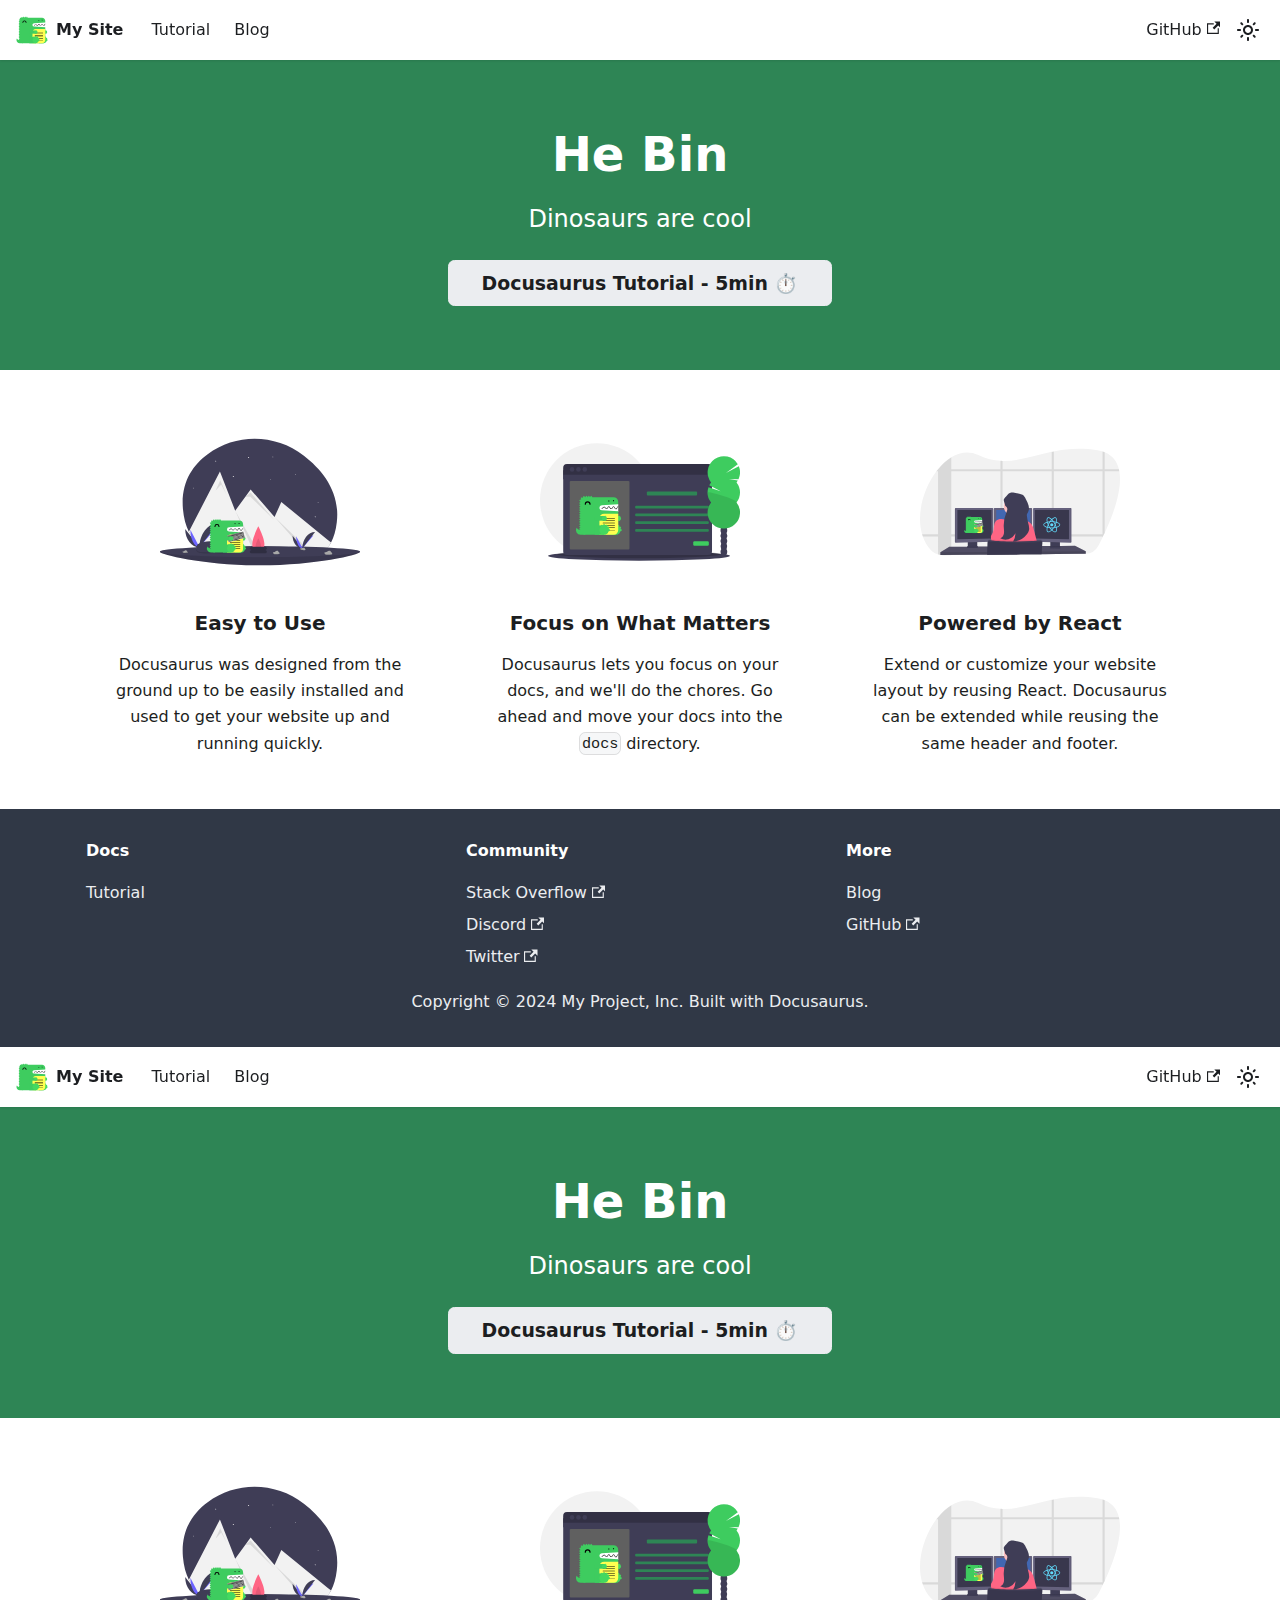
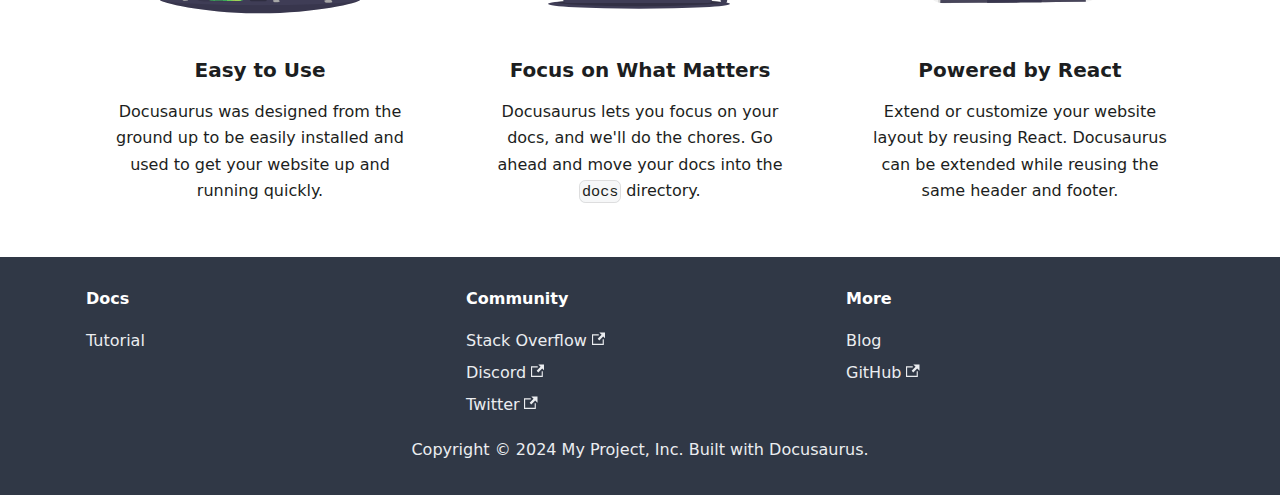
==== commit 97cae2c8: "Deploy website - based on" ====
--- a/index.html
+++ b/index.html
@@ -2,13 +2,13 @@
 <html lang="en" dir="ltr" class="plugin-pages plugin-id-default" data-has-hydrated="false">
 <head>
 <meta charset="UTF-8">
-<meta name="generator" content="Docusaurus v3.0.1">
-<title data-rh="true">Hello from hebin | hebin</title><meta data-rh="true" name="viewport" content="width=device-width,initial-scale=1"><meta data-rh="true" name="twitter:card" content="summary_large_image"><meta data-rh="true" property="og:image" content="https://hoobean1996.github.io/img/docusaurus-social-card.jpg"><meta data-rh="true" name="twitter:image" content="https://hoobean1996.github.io/img/docusaurus-social-card.jpg"><meta data-rh="true" property="og:url" content="https://hoobean1996.github.io/"><meta data-rh="true" property="og:locale" content="en"><meta data-rh="true" name="docusaurus_locale" content="en"><meta data-rh="true" name="docusaurus_tag" content="default"><meta data-rh="true" name="docsearch:language" content="en"><meta data-rh="true" name="docsearch:docusaurus_tag" content="default"><meta data-rh="true" property="og:title" content="Hello from hebin | hebin"><meta data-rh="true" name="description" content="Description will go into a meta tag in &lt;head /&gt;"><meta data-rh="true" property="og:description" content="Description will go into a meta tag in &lt;head /&gt;"><link data-rh="true" rel="icon" href="/img/favicon.ico"><link data-rh="true" rel="canonical" href="https://hoobean1996.github.io/"><link data-rh="true" rel="alternate" href="https://hoobean1996.github.io/" hreflang="en"><link data-rh="true" rel="alternate" href="https://hoobean1996.github.io/" hreflang="x-default"><script data-rh="true">function insertBanner(){var n=document.createElement("div");n.id="__docusaurus-base-url-issue-banner-container";n.innerHTML='\n<div id="__docusaurus-base-url-issue-banner" style="border: thick solid red; background-color: rgb(255, 230, 179); margin: 20px; padding: 20px; font-size: 20px;">\n   <p style="font-weight: bold; font-size: 30px;">Your Docusaurus site did not load properly.</p>\n   <p>A very common reason is a wrong site <a href="https://docusaurus.io/docs/docusaurus.config.js/#baseUrl" style="font-weight: bold;">baseUrl configuration</a>.</p>\n   <p>Current configured baseUrl = <span style="font-weight: bold; color: red;">/</span>  (default value)</p>\n   <p>We suggest trying baseUrl = <span id="__docusaurus-base-url-issue-banner-suggestion-container" style="font-weight: bold; color: green;"></span></p>\n</div>\n',document.body.prepend(n);var e=document.getElementById("__docusaurus-base-url-issue-banner-suggestion-container"),s=window.location.pathname,o="/"===s.substr(-1)?s:s+"/";e.innerHTML=o}document.addEventListener("DOMContentLoaded",(function(){void 0===window.docusaurus&&insertBanner()}))</script><link rel="alternate" type="application/rss+xml" href="/blog/rss.xml" title="hebin RSS Feed">
-<link rel="alternate" type="application/atom+xml" href="/blog/atom.xml" title="hebin Atom Feed"><link rel="stylesheet" href="/assets/css/styles.1c022e41.css">
-<script src="/assets/js/runtime~main.db111773.js" defer="defer"></script>
-<script src="/assets/js/main.af861f78.js" defer="defer"></script>
+<meta name="generator" content="Docusaurus v3.1.0">
+<title data-rh="true">Hello from He Bin | He Bin</title><meta data-rh="true" name="viewport" content="width=device-width,initial-scale=1"><meta data-rh="true" name="twitter:card" content="summary_large_image"><meta data-rh="true" property="og:image" content="https://hoobean1996.github.io/img/docusaurus-social-card.jpg"><meta data-rh="true" name="twitter:image" content="https://hoobean1996.github.io/img/docusaurus-social-card.jpg"><meta data-rh="true" property="og:url" content="https://hoobean1996.github.io/"><meta data-rh="true" property="og:locale" content="en"><meta data-rh="true" name="docusaurus_locale" content="en"><meta data-rh="true" name="docusaurus_tag" content="default"><meta data-rh="true" name="docsearch:language" content="en"><meta data-rh="true" name="docsearch:docusaurus_tag" content="default"><meta data-rh="true" property="og:title" content="Hello from He Bin | He Bin"><meta data-rh="true" name="description" content="Description will go into a meta tag in &lt;head /&gt;"><meta data-rh="true" property="og:description" content="Description will go into a meta tag in &lt;head /&gt;"><link data-rh="true" rel="icon" href="/img/favicon.ico"><link data-rh="true" rel="canonical" href="https://hoobean1996.github.io/"><link data-rh="true" rel="alternate" href="https://hoobean1996.github.io/" hreflang="en"><link data-rh="true" rel="alternate" href="https://hoobean1996.github.io/" hreflang="x-default"><script data-rh="true">function insertBanner(){var n=document.createElement("div");n.id="__docusaurus-base-url-issue-banner-container";n.innerHTML='\n<div id="__docusaurus-base-url-issue-banner" style="border: thick solid red; background-color: rgb(255, 230, 179); margin: 20px; padding: 20px; font-size: 20px;">\n   <p style="font-weight: bold; font-size: 30px;">Your Docusaurus site did not load properly.</p>\n   <p>A very common reason is a wrong site <a href="https://docusaurus.io/docs/docusaurus.config.js/#baseUrl" style="font-weight: bold;">baseUrl configuration</a>.</p>\n   <p>Current configured baseUrl = <span style="font-weight: bold; color: red;">/</span>  (default value)</p>\n   <p>We suggest trying baseUrl = <span id="__docusaurus-base-url-issue-banner-suggestion-container" style="font-weight: bold; color: green;"></span></p>\n</div>\n',document.body.prepend(n);var e=document.getElementById("__docusaurus-base-url-issue-banner-suggestion-container"),s=window.location.pathname,o="/"===s.substr(-1)?s:s+"/";e.innerHTML=o}document.addEventListener("DOMContentLoaded",(function(){void 0===window.docusaurus&&insertBanner()}))</script><link rel="alternate" type="application/rss+xml" href="/blog/rss.xml" title="He Bin RSS Feed">
+<link rel="alternate" type="application/atom+xml" href="/blog/atom.xml" title="He Bin Atom Feed"><link rel="stylesheet" href="/assets/css/styles.0b6ebd38.css">
+<script src="/assets/js/runtime~main.9acf9d2d.js" defer="defer"></script>
+<script src="/assets/js/main.51b5fa6a.js" defer="defer"></script>
 </head>
 <body class="navigation-with-keyboard">
-<script>!function(){function t(t){document.documentElement.setAttribute("data-theme",t)}var e=function(){try{return new URLSearchParams(window.location.search).get("docusaurus-theme")}catch(t){}}()||function(){try{return localStorage.getItem("theme")}catch(t){}}();t(null!==e?e:"light")}(),function(){try{const c=new URLSearchParams(window.location.search).entries();for(var[t,e]of c)if(t.startsWith("docusaurus-data-")){var a=t.replace("docusaurus-data-","data-");document.documentElement.setAttribute(a,e)}}catch(t){}}()</script><div id="__docusaurus"><div role="region" aria-label="Skip to main content"><a class="skipToContent_fXgn" href="#__docusaurus_skipToContent_fallback">Skip to main content</a></div><nav aria-label="Main" class="navbar navbar--fixed-top"><div class="navbar__inner"><div class="navbar__items"><button aria-label="Toggle navigation bar" aria-expanded="false" class="navbar__toggle clean-btn" type="button"><svg width="30" height="30" viewBox="0 0 30 30" aria-hidden="true"><path stroke="currentColor" stroke-linecap="round" stroke-miterlimit="10" stroke-width="2" d="M4 7h22M4 15h22M4 23h22"></path></svg></button><a class="navbar__brand" href="/"><div class="navbar__logo"><img src="/img/logo.svg" alt="My Site Logo" class="themedComponent_mlkZ themedComponent--light_NVdE"><img src="/img/logo.svg" alt="My Site Logo" class="themedComponent_mlkZ themedComponent--dark_xIcU"></div><b class="navbar__title text--truncate">My Site</b></a><a class="navbar__item navbar__link" href="/docs/intro">Tutorial</a><a class="navbar__item navbar__link" href="/blog">Blog</a></div><div class="navbar__items navbar__items--right"><a href="https://github.com/facebook/docusaurus" target="_blank" rel="noopener noreferrer" class="navbar__item navbar__link">GitHub<svg width="13.5" height="13.5" aria-hidden="true" viewBox="0 0 24 24" class="iconExternalLink_nPIU"><path fill="currentColor" d="M21 13v10h-21v-19h12v2h-10v15h17v-8h2zm3-12h-10.988l4.035 4-6.977 7.07 2.828 2.828 6.977-7.07 4.125 4.172v-11z"></path></svg></a><div class="toggle_vylO colorModeToggle_DEke"><button class="clean-btn toggleButton_gllP toggleButtonDisabled_aARS" type="button" disabled="" title="Switch between dark and light mode (currently light mode)" aria-label="Switch between dark and light mode (currently light mode)" aria-live="polite"><svg viewBox="0 0 24 24" width="24" height="24" class="lightToggleIcon_pyhR"><path fill="currentColor" d="M12,9c1.65,0,3,1.35,3,3s-1.35,3-3,3s-3-1.35-3-3S10.35,9,12,9 M12,7c-2.76,0-5,2.24-5,5s2.24,5,5,5s5-2.24,5-5 S14.76,7,12,7L12,7z M2,13l2,0c0.55,0,1-0.45,1-1s-0.45-1-1-1l-2,0c-0.55,0-1,0.45-1,1S1.45,13,2,13z M20,13l2,0c0.55,0,1-0.45,1-1 s-0.45-1-1-1l-2,0c-0.55,0-1,0.45-1,1S19.45,13,20,13z M11,2v2c0,0.55,0.45,1,1,1s1-0.45,1-1V2c0-0.55-0.45-1-1-1S11,1.45,11,2z M11,20v2c0,0.55,0.45,1,1,1s1-0.45,1-1v-2c0-0.55-0.45-1-1-1C11.45,19,11,19.45,11,20z M5.99,4.58c-0.39-0.39-1.03-0.39-1.41,0 c-0.39,0.39-0.39,1.03,0,1.41l1.06,1.06c0.39,0.39,1.03,0.39,1.41,0s0.39-1.03,0-1.41L5.99,4.58z M18.36,16.95 c-0.39-0.39-1.03-0.39-1.41,0c-0.39,0.39-0.39,1.03,0,1.41l1.06,1.06c0.39,0.39,1.03,0.39,1.41,0c0.39-0.39,0.39-1.03,0-1.41 L18.36,16.95z M19.42,5.99c0.39-0.39,0.39-1.03,0-1.41c-0.39-0.39-1.03-0.39-1.41,0l-1.06,1.06c-0.39,0.39-0.39,1.03,0,1.41 s1.03,0.39,1.41,0L19.42,5.99z M7.05,18.36c0.39-0.39,0.39-1.03,0-1.41c-0.39-0.39-1.03-0.39-1.41,0l-1.06,1.06 c-0.39,0.39-0.39,1.03,0,1.41s1.03,0.39,1.41,0L7.05,18.36z"></path></svg><svg viewBox="0 0 24 24" width="24" height="24" class="darkToggleIcon_wfgR"><path fill="currentColor" d="M9.37,5.51C9.19,6.15,9.1,6.82,9.1,7.5c0,4.08,3.32,7.4,7.4,7.4c0.68,0,1.35-0.09,1.99-0.27C17.45,17.19,14.93,19,12,19 c-3.86,0-7-3.14-7-7C5,9.07,6.81,6.55,9.37,5.51z M12,3c-4.97,0-9,4.03-9,9s4.03,9,9,9s9-4.03,9-9c0-0.46-0.04-0.92-0.1-1.36 c-0.98,1.37-2.58,2.26-4.4,2.26c-2.98,0-5.4-2.42-5.4-5.4c0-1.81,0.89-3.42,2.26-4.4C12.92,3.04,12.46,3,12,3L12,3z"></path></svg></button></div><div class="navbarSearchContainer_Bca1"></div></div></div><div role="presentation" class="navbar-sidebar__backdrop"></div></nav><div id="__docusaurus_skipToContent_fallback" class="main-wrapper mainWrapper_z2l0"><header class="hero hero--primary heroBanner_qdFl"><div class="container"><h1 class="hero__title">hebin</h1><p class="hero__subtitle">Dinosaurs are cool</p><div class="buttons_AeoN"><a class="button button--secondary button--lg" href="/docs/intro">Docusaurus Tutorial - 5min ⏱️</a></div></div></header><main><section class="features_t9lD"><div class="container"><div class="row"><div class="col col--4"><div class="text--center"><svg xmlns="http://www.w3.org/2000/svg" width="1088" height="687.962" viewBox="0 0 1088 687.962" class="featureSvg_GfXr" role="img"><title>Easy to Use</title><g data-name="Group 12"><g data-name="Group 11"><path data-name="Path 83" d="M961.81 454.442c-5.27 45.15-16.22 81.4-31.25 110.31-20 38.52-54.21 54.04-84.77 70.28a193.275 193.275 0 0 1-27.46 11.94c-55.61 19.3-117.85 14.18-166.74 3.99a657.282 657.282 0 0 0-104.09-13.16q-14.97-.675-29.97-.67c-15.42.02-293.07 5.29-360.67-131.57-16.69-33.76-28.13-75-32.24-125.27-11.63-142.12 52.29-235.46 134.74-296.47 155.97-115.41 369.76-110.57 523.43 7.88 102.36 78.9 198.2 198.31 179.02 362.74Z" fill="#3f3d56"></path><path data-name="Path 84" d="M930.56 564.752c-20 38.52-47.21 64.04-77.77 80.28a193.272 193.272 0 0 1-27.46 11.94c-55.61 19.3-117.85 14.18-166.74 3.99a657.3 657.3 0 0 0-104.09-13.16q-14.97-.675-29.97-.67-23.13.03-46.25 1.72c-100.17 7.36-253.82-6.43-321.42-143.29L326 177.962l62.95 161.619 20.09 51.59 55.37-75.98L493 275.962l130.2 149.27 36.8-81.27 254.78 207.919 14.21 11.59Z" fill="#f2f2f2"></path><path data-name="Path 85" d="m302 282.962 26-57 36 83-31-60Z" opacity="0.1"></path><path data-name="Path 86" d="M554.5 647.802q-14.97-.675-29.97-.67l-115.49-255.96Z" opacity="0.1"></path><path data-name="Path 87" d="M464.411 315.191 493 292.962l130 150-132-128Z" opacity="0.1"></path><path data-name="Path 88" d="M852.79 645.032a193.265 193.265 0 0 1-27.46 11.94L623.2 425.232Z" opacity="0.1"></path><circle data-name="Ellipse 11" cx="3" cy="3" r="3" transform="translate(479 98.962)" fill="#f2f2f2"></circle><circle data-name="Ellipse 12" cx="3" cy="3" r="3" transform="translate(396 201.962)" fill="#f2f2f2"></circle><circle data-name="Ellipse 13" cx="2" cy="2" r="2" transform="translate(600 220.962)" fill="#f2f2f2"></circle><circle data-name="Ellipse 14" cx="2" cy="2" r="2" transform="translate(180 265.962)" fill="#f2f2f2"></circle><circle data-name="Ellipse 15" cx="2" cy="2" r="2" transform="translate(612 96.962)" fill="#f2f2f2"></circle><circle data-name="Ellipse 16" cx="2" cy="2" r="2" transform="translate(736 192.962)" fill="#f2f2f2"></circle><circle data-name="Ellipse 17" cx="2" cy="2" r="2" transform="translate(858 344.962)" fill="#f2f2f2"></circle><path data-name="Path 89" d="M306 121.222h-2.76v-2.76h-1.48v2.76H299v1.478h2.76v2.759h1.48V122.7H306Z" fill="#f2f2f2"></path><path data-name="Path 90" d="M848 424.222h-2.76v-2.76h-1.48v2.76H841v1.478h2.76v2.759h1.48V425.7H848Z" fill="#f2f2f2"></path><path data-name="Path 91" d="M1088 613.962c0 16.569-243.557 74-544 74s-544-57.431-544-74 243.557 14 544 14 544-30.568 544-14Z" fill="#3f3d56"></path><path data-name="Path 92" d="M1088 613.962c0 16.569-243.557 74-544 74s-544-57.431-544-74 243.557 14 544 14 544-30.568 544-14Z" opacity="0.1"></path><ellipse data-name="Ellipse 18" cx="544" cy="30" rx="544" ry="30" transform="translate(0 583.962)" fill="#3f3d56"></ellipse><path data-name="Path 93" d="M568 571.962c0 33.137-14.775 24-33 24s-33 9.137-33-24 33-96 33-96 33 62.863 33 96Z" fill="#ff6584"></path><path data-name="Path 94" d="M550 584.641c0 15.062-6.716 10.909-15 10.909s-15 4.153-15-10.909 15-43.636 15-43.636 15 28.576 15 43.636Z" opacity="0.1"></path><rect data-name="Rectangle 97" width="92" height="18" rx="9" transform="translate(489 604.962)" fill="#2f2e41"></rect><rect data-name="Rectangle 98" width="92" height="18" rx="9" transform="translate(489 586.962)" fill="#2f2e41"></rect><path data-name="Path 95" d="M137 490.528c0 55.343 34.719 100.126 77.626 100.126" fill="#3f3d56"></path><path data-name="Path 96" d="M214.626 590.654c0-55.965 38.745-101.251 86.626-101.251" fill="#6c63ff"></path><path data-name="Path 97" d="M165.125 495.545c0 52.57 22.14 95.109 49.5 95.109" fill="#6c63ff"></path><path data-name="Path 98" d="M214.626 590.654c0-71.511 44.783-129.377 100.126-129.377" fill="#3f3d56"></path><path data-name="Path 99" d="M198.3 591.36s11.009-.339 14.326-2.7 16.934-5.183 17.757-1.395 16.544 18.844 4.115 18.945-28.879-1.936-32.19-3.953-4.008-10.897-4.008-10.897Z" fill="#a8a8a8"></path><path data-name="Path 100" d="M234.716 604.89c-12.429.1-28.879-1.936-32.19-3.953-2.522-1.536-3.527-7.048-3.863-9.591l-.368.014s.7 8.879 4.009 10.9 19.761 4.053 32.19 3.953c3.588-.029 4.827-1.305 4.759-3.2-.498 1.142-1.867 1.855-4.537 1.877Z" opacity="0.2"></path><path data-name="Path 101" d="M721.429 527.062c0 38.029 23.857 68.8 53.341 68.8" fill="#3f3d56"></path><path data-name="Path 102" d="M774.769 595.863c0-38.456 26.623-69.575 59.525-69.575" fill="#6c63ff"></path><path data-name="Path 103" d="M740.755 530.509c0 36.124 15.213 65.354 34.014 65.354" fill="#6c63ff"></path><path data-name="Path 104" d="M774.769 595.863c0-49.139 30.773-88.9 68.8-88.9" fill="#3f3d56"></path><path data-name="Path 105" d="M763.548 596.348s7.565-.233 9.844-1.856 11.636-3.562 12.2-.958 11.368 12.949 2.828 13.018-19.844-1.33-22.119-2.716-2.753-7.488-2.753-7.488Z" fill="#a8a8a8"></path><path data-name="Path 106" d="M788.574 605.645c-8.54.069-19.844-1.33-22.119-2.716-1.733-1.056-2.423-4.843-2.654-6.59l-.253.01s.479 6.1 2.755 7.487 13.579 2.785 22.119 2.716c2.465-.02 3.317-.9 3.27-2.2-.343.788-1.283 1.278-3.118 1.293Z" opacity="0.2"></path><path data-name="Path 107" d="M893.813 618.699s11.36-1.729 14.5-4.591 16.89-7.488 18.217-3.667 19.494 17.447 6.633 19.107-30.153 1.609-33.835-.065-5.515-10.784-5.515-10.784Z" fill="#a8a8a8"></path><path data-name="Path 108" d="M933.228 628.154c-12.86 1.659-30.153 1.609-33.835-.065-2.8-1.275-4.535-6.858-5.2-9.45l-.379.061s1.833 9.109 5.516 10.783 20.975 1.725 33.835.065c3.712-.479 4.836-1.956 4.529-3.906-.375 1.246-1.703 2.156-4.466 2.512Z" opacity="0.2"></path><path data-name="Path 109" d="M614.26 617.881s9.587-1.459 12.237-3.875 14.255-6.32 15.374-3.095 16.452 14.725 5.6 16.125-25.448 1.358-28.555-.055-4.656-9.1-4.656-9.1Z" fill="#a8a8a8"></path><path data-name="Path 110" d="M647.524 625.856c-10.853 1.4-25.448 1.358-28.555-.055-2.367-1.076-3.827-5.788-4.39-7.976l-.32.051s1.547 7.687 4.655 9.1 17.7 1.456 28.555.055c3.133-.4 4.081-1.651 3.822-3.3-.314 1.057-1.435 1.825-3.767 2.125Z" opacity="0.2"></path><path data-name="Path 111" d="M122.389 613.09s7.463-1.136 9.527-3.016 11.1-4.92 11.969-2.409 12.808 11.463 4.358 12.553-19.811 1.057-22.23-.043-3.624-7.085-3.624-7.085Z" fill="#a8a8a8"></path><path data-name="Path 112" d="M148.285 619.302c-8.449 1.09-19.811 1.057-22.23-.043-1.842-.838-2.979-4.506-3.417-6.209l-.249.04s1.2 5.984 3.624 7.085 13.781 1.133 22.23.043c2.439-.315 3.177-1.285 2.976-2.566-.246.818-1.119 1.416-2.934 1.65Z" opacity="0.2"></path><path data-name="Path 113" d="M383.7 601.318c0 30.22-42.124 20.873-93.7 20.873s-93.074 9.347-93.074-20.873 42.118-36.793 93.694-36.793 93.08 6.573 93.08 36.793Z" opacity="0.1"></path><path data-name="Path 114" d="M383.7 593.881c0 30.22-42.124 20.873-93.7 20.873s-93.074 9.347-93.074-20.873 42.114-36.8 93.69-36.8 93.084 6.576 93.084 36.8Z" fill="#3f3d56"></path></g><path data-name="Path 40" d="M360.175 475.732h91.791v37.153h-91.791Z" fill="#fff" fill-rule="evenodd"></path><path data-name="Path 41" d="M277.126 597.026a21.828 21.828 0 0 1-18.908-10.927 21.829 21.829 0 0 0 18.908 32.782h21.855v-21.855Z" fill="#3ecc5f" fill-rule="evenodd"></path><path data-name="Path 42" d="m375.451 481.607 76.514-4.782v-10.928a21.854 21.854 0 0 0-21.855-21.855h-98.347l-2.732-4.735a3.154 3.154 0 0 0-5.464 0l-2.732 4.732-2.732-4.732a3.154 3.154 0 0 0-5.464 0l-2.732 4.732-2.731-4.732a3.154 3.154 0 0 0-5.464 0l-2.732 4.735h-.071l-4.526-4.525a3.153 3.153 0 0 0-5.276 1.414l-1.5 5.577-5.674-1.521a3.154 3.154 0 0 0-3.863 3.864l1.52 5.679-5.575 1.494a3.155 3.155 0 0 0-1.416 5.278l4.526 4.526v.07l-4.735 2.731a3.154 3.154 0 0 0 0 5.464l4.732 2.732-4.732 2.732a3.154 3.154 0 0 0 0 5.464l4.732 2.732-4.732 2.731a3.154 3.154 0 0 0 0 5.464l4.732 2.732-4.732 2.727a3.154 3.154 0 0 0 0 5.464l4.735 2.736-4.735 2.732a3.154 3.154 0 0 0 0 5.464l4.732 2.732-4.732 2.732a3.154 3.154 0 0 0 0 5.464l4.732 2.732-4.732 2.731a3.154 3.154 0 0 0 0 5.464l4.732 2.732-4.732 2.732a3.154 3.154 0 0 0 0 5.464l4.732 2.732-4.732 2.731a3.154 3.154 0 0 0 0 5.464l4.732 2.732-4.732 2.731a3.154 3.154 0 0 0 0 5.464l4.732 2.732-4.732 2.735a3.154 3.154 0 0 0 0 5.464l4.732 2.732-4.732 2.728a3.154 3.154 0 0 0 0 5.464l4.732 2.732a21.854 21.854 0 0 0 21.858 21.855h131.13a21.854 21.854 0 0 0 21.855-21.855v-87.42l-76.514-4.782a11.632 11.632 0 0 1 0-23.219" fill="#3ecc5f" fill-rule="evenodd"></path><path data-name="Path 43" d="M408.255 618.882h32.782v-43.71h-32.782Z" fill="#3ecc5f" fill-rule="evenodd"></path><path data-name="Path 44" d="M462.893 591.563a5.438 5.438 0 0 0-.7.07c-.042-.164-.081-.329-.127-.493a5.457 5.457 0 1 0-5.4-9.372q-.181-.185-.366-.367a5.454 5.454 0 1 0-9.384-5.4c-.162-.046-.325-.084-.486-.126a5.467 5.467 0 1 0-10.788 0c-.162.042-.325.08-.486.126a5.457 5.457 0 1 0-9.384 5.4 21.843 21.843 0 1 0 36.421 21.02 5.452 5.452 0 1 0 .7-10.858" fill="#44d860" fill-rule="evenodd"></path><path data-name="Path 45" d="M419.183 553.317h32.782v-21.855h-32.782Z" fill="#3ecc5f" fill-rule="evenodd"></path><path data-name="Path 46" d="M462.893 545.121a2.732 2.732 0 1 0 0-5.464 2.811 2.811 0 0 0-.349.035c-.022-.082-.04-.164-.063-.246a2.733 2.733 0 0 0-1.052-5.253 2.7 2.7 0 0 0-1.648.566q-.09-.093-.184-.184a2.7 2.7 0 0 0 .553-1.633 2.732 2.732 0 0 0-5.245-1.07 10.928 10.928 0 1 0 0 21.031 2.732 2.732 0 0 0 5.245-1.07 2.7 2.7 0 0 0-.553-1.633q.093-.09.184-.184a2.7 2.7 0 0 0 1.648.566 2.732 2.732 0 0 0 1.052-5.253c.023-.081.042-.164.063-.246a2.814 2.814 0 0 0 .349.035" fill="#44d860" fill-rule="evenodd"></path><path data-name="Path 47" d="M320.836 479.556a2.732 2.732 0 0 1-2.732-2.732 8.2 8.2 0 0 0-16.391 0 2.732 2.732 0 0 1-5.464 0 13.66 13.66 0 0 1 27.319 0 2.732 2.732 0 0 1-2.732 2.732" fill-rule="evenodd"></path><path data-name="Path 48" d="M364.546 618.881h65.565a21.854 21.854 0 0 0 21.855-21.855v-76.492h-65.565a21.854 21.854 0 0 0-21.855 21.855Z" fill="#ffff50" fill-rule="evenodd"></path><path data-name="Path 49" d="M435.596 554.41h-54.681a1.093 1.093 0 1 1 0-2.185h54.681a1.093 1.093 0 0 1 0 2.185m0 21.855h-54.681a1.093 1.093 0 1 1 0-2.186h54.681a1.093 1.093 0 0 1 0 2.186m0 21.855h-54.681a1.093 1.093 0 1 1 0-2.185h54.681a1.093 1.093 0 0 1 0 2.185m0-54.434h-54.681a1.093 1.093 0 1 1 0-2.185h54.681a1.093 1.093 0 0 1 0 2.185m0 21.652h-54.681a1.093 1.093 0 1 1 0-2.186h54.681a1.093 1.093 0 0 1 0 2.186m0 21.855h-54.681a1.093 1.093 0 1 1 0-2.186h54.681a1.093 1.093 0 0 1 0 2.186m16.369-100.959c-.013 0-.024-.007-.037-.005-3.377.115-4.974 3.492-6.384 6.472-1.471 3.114-2.608 5.139-4.473 5.078-2.064-.074-3.244-2.406-4.494-4.874-1.436-2.835-3.075-6.049-6.516-5.929-3.329.114-4.932 3.053-6.346 5.646-1.5 2.762-2.529 4.442-4.5 4.364-2.106-.076-3.225-1.972-4.52-4.167-1.444-2.443-3.112-5.191-6.487-5.1-3.272.113-4.879 2.606-6.3 4.808-1.5 2.328-2.552 3.746-4.551 3.662-2.156-.076-3.27-1.65-4.558-3.472-1.447-2.047-3.077-4.363-6.442-4.251-3.2.109-4.807 2.153-6.224 3.954-1.346 1.709-2.4 3.062-4.621 2.977a1.094 1.094 0 0 0-.079 2.186c3.3.11 4.967-1.967 6.417-3.81 1.286-1.635 2.4-3.045 4.582-3.12 2.1-.09 3.091 1.218 4.584 3.327 1.417 2 3.026 4.277 6.263 4.394 3.391.114 5.022-2.42 6.467-4.663 1.292-2 2.406-3.734 4.535-3.807 1.959-.073 3.026 1.475 4.529 4.022 1.417 2.4 3.023 5.121 6.324 5.241 3.415.118 5.064-2.863 6.5-5.5 1.245-2.282 2.419-4.437 4.5-4.509 1.959-.046 2.981 1.743 4.492 4.732 1.412 2.79 3.013 5.95 6.365 6.071h.185c3.348 0 4.937-3.36 6.343-6.331 1.245-2.634 2.423-5.114 4.444-5.216Z" fill-rule="evenodd"></path><path data-name="Path 50" d="M342.691 618.882h43.71v-43.71h-43.71Z" fill="#3ecc5f" fill-rule="evenodd"></path><g data-name="Group 8" transform="rotate(-14.98 2188.845 -1120.376)"><rect data-name="Rectangle 3" width="92.361" height="36.462" rx="2" fill="#d8d8d8"></rect><g data-name="Group 2" transform="translate(1.531 23.03)" fill="#4a4a4a"><rect data-name="Rectangle 4" width="5.336" height="5.336" rx="1" transform="translate(16.797)"></rect><rect data-name="Rectangle 5" width="5.336" height="5.336" rx="1" transform="translate(23.12)"></rect><rect data-name="Rectangle 6" width="5.336" height="5.336" rx="1" transform="translate(29.444)"></rect><rect data-name="Rectangle 7" width="5.336" height="5.336" rx="1" transform="translate(35.768)"></rect><rect data-name="Rectangle 8" width="5.336" height="5.336" rx="1" transform="translate(42.091)"></rect><rect data-name="Rectangle 9" width="5.336" height="5.336" rx="1" transform="translate(48.415)"></rect><rect data-name="Rectangle 10" width="5.336" height="5.336" rx="1" transform="translate(54.739)"></rect><rect data-name="Rectangle 11" width="5.336" height="5.336" rx="1" transform="translate(61.063)"></rect><rect data-name="Rectangle 12" width="5.336" height="5.336" rx="1" transform="translate(67.386)"></rect><path data-name="Path 51" d="M1.093 0h13.425a1.093 1.093 0 0 1 1.093 1.093v3.15a1.093 1.093 0 0 1-1.093 1.093H1.093A1.093 1.093 0 0 1 0 4.243v-3.15A1.093 1.093 0 0 1 1.093 0ZM75 0h13.426a1.093 1.093 0 0 1 1.093 1.093v3.15a1.093 1.093 0 0 1-1.093 1.093H75a1.093 1.093 0 0 1-1.093-1.093v-3.15A1.093 1.093 0 0 1 75 0Z" fill-rule="evenodd"></path></g><g data-name="Group 3" transform="translate(1.531 10.261)" fill="#4a4a4a"><path data-name="Path 52" d="M1.093 0h5.125A1.093 1.093 0 0 1 7.31 1.093v3.149a1.093 1.093 0 0 1-1.092 1.093H1.093A1.093 1.093 0 0 1 0 4.242V1.093A1.093 1.093 0 0 1 1.093 0Z" fill-rule="evenodd"></path><rect data-name="Rectangle 13" width="5.336" height="5.336" rx="1" transform="translate(8.299)"></rect><rect data-name="Rectangle 14" width="5.336" height="5.336" rx="1" transform="translate(14.623)"></rect><rect data-name="Rectangle 15" width="5.336" height="5.336" rx="1" transform="translate(20.947)"></rect><rect data-name="Rectangle 16" width="5.336" height="5.336" rx="1" transform="translate(27.271)"></rect><rect data-name="Rectangle 17" width="5.336" height="5.336" rx="1" transform="translate(33.594)"></rect><rect data-name="Rectangle 18" width="5.336" height="5.336" rx="1" transform="translate(39.918)"></rect><rect data-name="Rectangle 19" width="5.336" height="5.336" rx="1" transform="translate(46.242)"></rect><rect data-name="Rectangle 20" width="5.336" height="5.336" rx="1" transform="translate(52.565)"></rect><rect data-name="Rectangle 21" width="5.336" height="5.336" rx="1" transform="translate(58.888)"></rect><rect data-name="Rectangle 22" width="5.336" height="5.336" rx="1" transform="translate(65.212)"></rect><rect data-name="Rectangle 23" width="5.336" height="5.336" rx="1" transform="translate(71.536)"></rect><rect data-name="Rectangle 24" width="5.336" height="5.336" rx="1" transform="translate(77.859)"></rect><rect data-name="Rectangle 25" width="5.336" height="5.336" rx="1" transform="translate(84.183)"></rect></g><g data-name="Group 4" transform="rotate(180 45.525 4.773)" fill="#4a4a4a"><path data-name="Path 53" d="M1.093 0h5.126a1.093 1.093 0 0 1 1.093 1.093v3.15a1.093 1.093 0 0 1-1.093 1.093H1.093A1.093 1.093 0 0 1 0 4.243v-3.15A1.093 1.093 0 0 1 1.093 0Z" fill-rule="evenodd"></path><rect data-name="Rectangle 26" width="5.336" height="5.336" rx="1" transform="translate(8.299)"></rect><rect data-name="Rectangle 27" width="5.336" height="5.336" rx="1" transform="translate(14.623)"></rect><rect data-name="Rectangle 28" width="5.336" height="5.336" rx="1" transform="translate(20.947)"></rect><rect data-name="Rectangle 29" width="5.336" height="5.336" rx="1" transform="translate(27.271)"></rect><rect data-name="Rectangle 30" width="5.336" height="5.336" rx="1" transform="translate(33.594)"></rect><rect data-name="Rectangle 31" width="5.336" height="5.336" rx="1" transform="translate(39.918)"></rect><rect data-name="Rectangle 32" width="5.336" height="5.336" rx="1" transform="translate(46.242)"></rect><rect data-name="Rectangle 33" width="5.336" height="5.336" rx="1" transform="translate(52.565)"></rect><rect data-name="Rectangle 34" width="5.336" height="5.336" rx="1" transform="translate(58.889)"></rect><rect data-name="Rectangle 35" width="5.336" height="5.336" rx="1" transform="translate(65.213)"></rect><rect data-name="Rectangle 36" width="5.336" height="5.336" rx="1" transform="translate(71.537)"></rect><rect data-name="Rectangle 37" width="5.336" height="5.336" rx="1" transform="translate(77.86)"></rect><rect data-name="Rectangle 38" width="5.336" height="5.336" rx="1" transform="translate(84.183)"></rect><rect data-name="Rectangle 39" width="5.336" height="5.336" rx="1" transform="translate(8.299)"></rect><rect data-name="Rectangle 40" width="5.336" height="5.336" rx="1" transform="translate(14.623)"></rect><rect data-name="Rectangle 41" width="5.336" height="5.336" rx="1" transform="translate(20.947)"></rect><rect data-name="Rectangle 42" width="5.336" height="5.336" rx="1" transform="translate(27.271)"></rect><rect data-name="Rectangle 43" width="5.336" height="5.336" rx="1" transform="translate(33.594)"></rect><rect data-name="Rectangle 44" width="5.336" height="5.336" rx="1" transform="translate(39.918)"></rect><rect data-name="Rectangle 45" width="5.336" height="5.336" rx="1" transform="translate(46.242)"></rect><rect data-name="Rectangle 46" width="5.336" height="5.336" rx="1" transform="translate(52.565)"></rect><rect data-name="Rectangle 47" width="5.336" height="5.336" rx="1" transform="translate(58.889)"></rect><rect data-name="Rectangle 48" width="5.336" height="5.336" rx="1" transform="translate(65.213)"></rect><rect data-name="Rectangle 49" width="5.336" height="5.336" rx="1" transform="translate(71.537)"></rect><rect data-name="Rectangle 50" width="5.336" height="5.336" rx="1" transform="translate(77.86)"></rect><rect data-name="Rectangle 51" width="5.336" height="5.336" rx="1" transform="translate(84.183)"></rect></g><g data-name="Group 6" fill="#4a4a4a"><path data-name="Path 54" d="M2.624 16.584h7.3a1.093 1.093 0 0 1 1.092 1.093v3.15a1.093 1.093 0 0 1-1.093 1.093h-7.3a1.093 1.093 0 0 1-1.092-1.093v-3.149a1.093 1.093 0 0 1 1.093-1.094Z" fill-rule="evenodd"></path><g data-name="Group 5" transform="translate(12.202 16.584)"><rect data-name="Rectangle 52" width="5.336" height="5.336" rx="1"></rect><rect data-name="Rectangle 53" width="5.336" height="5.336" rx="1" transform="translate(6.324)"></rect><rect data-name="Rectangle 54" width="5.336" height="5.336" rx="1" transform="translate(12.647)"></rect><rect data-name="Rectangle 55" width="5.336" height="5.336" rx="1" transform="translate(18.971)"></rect><rect data-name="Rectangle 56" width="5.336" height="5.336" rx="1" transform="translate(25.295)"></rect><rect data-name="Rectangle 57" width="5.336" height="5.336" rx="1" transform="translate(31.619)"></rect><rect data-name="Rectangle 58" width="5.336" height="5.336" rx="1" transform="translate(37.942)"></rect><rect data-name="Rectangle 59" width="5.336" height="5.336" rx="1" transform="translate(44.265)"></rect><rect data-name="Rectangle 60" width="5.336" height="5.336" rx="1" transform="translate(50.589)"></rect><rect data-name="Rectangle 61" width="5.336" height="5.336" rx="1" transform="translate(56.912)"></rect><rect data-name="Rectangle 62" width="5.336" height="5.336" rx="1" transform="translate(63.236)"></rect></g><path data-name="Path 55" d="M83.053 16.584h6.906a1.093 1.093 0 0 1 1.091 1.093v3.15a1.093 1.093 0 0 1-1.091 1.093h-6.907a1.093 1.093 0 0 1-1.093-1.093v-3.149a1.093 1.093 0 0 1 1.093-1.094Z" fill-rule="evenodd"></path></g><g data-name="Group 7" transform="translate(1.531 29.627)" fill="#4a4a4a"><rect data-name="Rectangle 63" width="5.336" height="5.336" rx="1"></rect><rect data-name="Rectangle 64" width="5.336" height="5.336" rx="1" transform="translate(6.324)"></rect><rect data-name="Rectangle 65" width="5.336" height="5.336" rx="1" transform="translate(12.647)"></rect><rect data-name="Rectangle 66" width="5.336" height="5.336" rx="1" transform="translate(18.971)"></rect><path data-name="Path 56" d="M26.387 0h30.422a1.093 1.093 0 0 1 1.093 1.093v3.151a1.093 1.093 0 0 1-1.093 1.093H26.387a1.093 1.093 0 0 1-1.093-1.093V1.093A1.093 1.093 0 0 1 26.387 0Zm33.594 0h3.942a1.093 1.093 0 0 1 1.093 1.093v3.151a1.093 1.093 0 0 1-1.093 1.093h-3.942a1.093 1.093 0 0 1-1.093-1.093V1.093A1.093 1.093 0 0 1 59.981 0Z" fill-rule="evenodd"></path><rect data-name="Rectangle 67" width="5.336" height="5.336" rx="1" transform="translate(66.003)"></rect><rect data-name="Rectangle 68" width="5.336" height="5.336" rx="1" transform="translate(72.327)"></rect><rect data-name="Rectangle 69" width="5.336" height="5.336" rx="1" transform="translate(84.183)"></rect><path data-name="Path 57" d="M78.254 2.273v-1.18A1.093 1.093 0 0 1 79.347 0h3.15a1.093 1.093 0 0 1 1.093 1.093v1.18Z"></path><path data-name="Path 58" d="M83.591 3.063v1.18a1.093 1.093 0 0 1-1.093 1.093h-3.15a1.093 1.093 0 0 1-1.093-1.093v-1.18Z"></path></g><rect data-name="Rectangle 70" width="88.927" height="2.371" rx="1.085" transform="translate(1.925 1.17)" fill="#4a4a4a"></rect><rect data-name="Rectangle 71" width="4.986" height="1.581" rx="0.723" transform="translate(4.1 1.566)" fill="#d8d8d8" opacity="0.136"></rect><rect data-name="Rectangle 72" width="4.986" height="1.581" rx="0.723" transform="translate(10.923 1.566)" fill="#d8d8d8" opacity="0.136"></rect><rect data-name="Rectangle 73" width="4.986" height="1.581" rx="0.723" transform="translate(16.173 1.566)" fill="#d8d8d8" opacity="0.136"></rect><rect data-name="Rectangle 74" width="4.986" height="1.581" rx="0.723" transform="translate(21.421 1.566)" fill="#d8d8d8" opacity="0.136"></rect><rect data-name="Rectangle 75" width="4.986" height="1.581" rx="0.723" transform="translate(26.671 1.566)" fill="#d8d8d8" opacity="0.136"></rect><rect data-name="Rectangle 76" width="4.986" height="1.581" rx="0.723" transform="translate(33.232 1.566)" fill="#d8d8d8" opacity="0.136"></rect><rect data-name="Rectangle 77" width="4.986" height="1.581" rx="0.723" transform="translate(38.48 1.566)" fill="#d8d8d8" opacity="0.136"></rect><rect data-name="Rectangle 78" width="4.986" height="1.581" rx="0.723" transform="translate(43.73 1.566)" fill="#d8d8d8" opacity="0.136"></rect><rect data-name="Rectangle 79" width="4.986" height="1.581" rx="0.723" transform="translate(48.978 1.566)" fill="#d8d8d8" opacity="0.136"></rect><rect data-name="Rectangle 80" width="4.986" height="1.581" rx="0.723" transform="translate(55.54 1.566)" fill="#d8d8d8" opacity="0.136"></rect><rect data-name="Rectangle 81" width="4.986" height="1.581" rx="0.723" transform="translate(60.788 1.566)" fill="#d8d8d8" opacity="0.136"></rect><rect data-name="Rectangle 82" width="4.986" height="1.581" rx="0.723" transform="translate(66.038 1.566)" fill="#d8d8d8" opacity="0.136"></rect><rect data-name="Rectangle 83" width="4.986" height="1.581" rx="0.723" transform="translate(72.599 1.566)" fill="#d8d8d8" opacity="0.136"></rect><rect data-name="Rectangle 84" width="4.986" height="1.581" rx="0.723" transform="translate(77.847 1.566)" fill="#d8d8d8" opacity="0.136"></rect><rect data-name="Rectangle 85" width="4.986" height="1.581" rx="0.723" transform="translate(83.097 1.566)" fill="#d8d8d8" opacity="0.136"></rect></g><path data-name="Path 59" d="M408.256 591.563a5.439 5.439 0 0 0-.7.07c-.042-.164-.081-.329-.127-.493a5.457 5.457 0 1 0-5.4-9.372q-.181-.185-.366-.367a5.454 5.454 0 1 0-9.384-5.4c-.162-.046-.325-.084-.486-.126a5.467 5.467 0 1 0-10.788 0c-.162.042-.325.08-.486.126a5.457 5.457 0 1 0-9.384 5.4 21.843 21.843 0 1 0 36.421 21.02 5.452 5.452 0 1 0 .7-10.858" fill="#44d860" fill-rule="evenodd"></path><path data-name="Path 60" d="M342.691 553.317h43.71v-21.855h-43.71Z" fill="#3ecc5f" fill-rule="evenodd"></path><path data-name="Path 61" d="M397.328 545.121a2.732 2.732 0 1 0 0-5.464 2.811 2.811 0 0 0-.349.035c-.022-.082-.04-.164-.063-.246a2.733 2.733 0 0 0-1.052-5.253 2.7 2.7 0 0 0-1.648.566q-.09-.093-.184-.184a2.7 2.7 0 0 0 .553-1.633 2.732 2.732 0 0 0-5.245-1.07 10.928 10.928 0 1 0 0 21.031 2.732 2.732 0 0 0 5.245-1.07 2.7 2.7 0 0 0-.553-1.633q.093-.09.184-.184a2.7 2.7 0 0 0 1.648.566 2.732 2.732 0 0 0 1.052-5.253c.023-.081.042-.164.063-.246a2.811 2.811 0 0 0 .349.035" fill="#44d860" fill-rule="evenodd"></path><path data-name="Path 62" d="M408.256 464.531a2.967 2.967 0 0 1-.535-.055 2.754 2.754 0 0 1-.514-.153 2.838 2.838 0 0 1-.471-.251 4.139 4.139 0 0 1-.415-.339 3.2 3.2 0 0 1-.338-.415 2.7 2.7 0 0 1-.459-1.517 2.968 2.968 0 0 1 .055-.535 3.152 3.152 0 0 1 .152-.514 2.874 2.874 0 0 1 .252-.47 2.633 2.633 0 0 1 .753-.754 2.837 2.837 0 0 1 .471-.251 2.753 2.753 0 0 1 .514-.153 2.527 2.527 0 0 1 1.071 0 2.654 2.654 0 0 1 .983.4 4.139 4.139 0 0 1 .415.339 4.019 4.019 0 0 1 .339.415 2.786 2.786 0 0 1 .251.47 2.864 2.864 0 0 1 .208 1.049 2.77 2.77 0 0 1-.8 1.934 4.139 4.139 0 0 1-.415.339 2.722 2.722 0 0 1-1.519.459m21.855-1.366a2.789 2.789 0 0 1-1.935-.8 4.162 4.162 0 0 1-.338-.415 2.7 2.7 0 0 1-.459-1.519 2.789 2.789 0 0 1 .8-1.934 4.139 4.139 0 0 1 .415-.339 2.838 2.838 0 0 1 .471-.251 2.752 2.752 0 0 1 .514-.153 2.527 2.527 0 0 1 1.071 0 2.654 2.654 0 0 1 .983.4 4.139 4.139 0 0 1 .415.339 2.79 2.79 0 0 1 .8 1.934 3.069 3.069 0 0 1-.055.535 2.779 2.779 0 0 1-.153.514 3.885 3.885 0 0 1-.251.47 4.02 4.02 0 0 1-.339.415 4.138 4.138 0 0 1-.415.339 2.722 2.722 0 0 1-1.519.459" fill-rule="evenodd"></path></g></svg></div><div class="text--center padding-horiz--md"><h3>Easy to Use</h3><p>Docusaurus was designed from the ground up to be easily installed and used to get your website up and running quickly.</p></div></div><div class="col col--4"><div class="text--center"><svg xmlns="http://www.w3.org/2000/svg" width="1129" height="663" viewBox="0 0 1129 663" class="featureSvg_GfXr" role="img"><title>Focus on What Matters</title><circle cx="321" cy="321" r="321" fill="#f2f2f2"></circle><ellipse cx="559" cy="635.5" rx="514" ry="27.5" fill="#3f3d56"></ellipse><ellipse cx="558" cy="627" rx="460" ry="22" opacity="0.2"></ellipse><path fill="#3f3d56" d="M131 152.5h840v50H131z"></path><path d="M131 608.83a21.67 21.67 0 0 0 21.67 21.67h796.66A21.67 21.67 0 0 0 971 608.83V177.5H131ZM949.33 117.5H152.67A21.67 21.67 0 0 0 131 139.17v38.33h840v-38.33a21.67 21.67 0 0 0-21.67-21.67Z" fill="#3f3d56"></path><path d="M949.33 117.5H152.67A21.67 21.67 0 0 0 131 139.17v38.33h840v-38.33a21.67 21.67 0 0 0-21.67-21.67Z" opacity="0.2"></path><circle cx="181" cy="147.5" r="13" fill="#3f3d56"></circle><circle cx="217" cy="147.5" r="13" fill="#3f3d56"></circle><circle cx="253" cy="147.5" r="13" fill="#3f3d56"></circle><rect x="168" y="213.5" width="337" height="386" rx="5.335" fill="#606060"></rect><rect x="603" y="272.5" width="284" height="22" rx="5.476" fill="#2e8555"></rect><rect x="537" y="352.5" width="416" height="15" rx="5.476" fill="#2e8555"></rect><rect x="537" y="396.5" width="416" height="15" rx="5.476" fill="#2e8555"></rect><rect x="537" y="440.5" width="416" height="15" rx="5.476" fill="#2e8555"></rect><rect x="537" y="484.5" width="416" height="15" rx="5.476" fill="#2e8555"></rect><rect x="865" y="552.5" width="88" height="26" rx="7.028" fill="#3ecc5f"></rect><path d="M1053.103 506.116a30.114 30.114 0 0 0 3.983-15.266c0-13.797-8.544-24.98-19.083-24.98s-19.082 11.183-19.082 24.98a30.114 30.114 0 0 0 3.983 15.266 31.248 31.248 0 0 0 0 30.532 31.248 31.248 0 0 0 0 30.532 31.248 31.248 0 0 0 0 30.532 30.114 30.114 0 0 0-3.983 15.266c0 13.797 8.543 24.981 19.082 24.981s19.083-11.184 19.083-24.98a30.114 30.114 0 0 0-3.983-15.267 31.248 31.248 0 0 0 0-30.532 31.248 31.248 0 0 0 0-30.532 31.248 31.248 0 0 0 0-30.532Z" fill="#3f3d56"></path><ellipse cx="1038.003" cy="460.318" rx="19.083" ry="24.981" fill="#3f3d56"></ellipse><ellipse cx="1038.003" cy="429.786" rx="19.083" ry="24.981" fill="#3f3d56"></ellipse><path d="M1109.439 220.845a91.61 91.61 0 0 0 7.106-10.461l-50.14-8.235 54.228.403a91.566 91.566 0 0 0 1.746-72.426l-72.755 37.742 67.097-49.321A91.413 91.413 0 1 0 965.75 220.845a91.458 91.458 0 0 0-10.425 16.67l65.087 33.814-69.4-23.292a91.46 91.46 0 0 0 14.738 85.837 91.406 91.406 0 1 0 143.689 0 91.418 91.418 0 0 0 0-113.03Z" fill="#3ecc5f" fill-rule="evenodd"></path><path d="M946.188 277.36a91.013 91.013 0 0 0 19.562 56.514 91.406 91.406 0 1 0 143.689 0c12.25-15.553-163.25-66.774-163.25-56.515Z" opacity="0.1"></path><path d="M330.12 342.936h111.474v45.12H330.12Z" fill="#fff" fill-rule="evenodd"></path><path d="M229.263 490.241a26.51 26.51 0 0 1-22.963-13.27 26.51 26.51 0 0 0 22.963 39.812h26.541V490.24Z" fill="#3ecc5f" fill-rule="evenodd"></path><path d="m348.672 350.07 92.922-5.807v-13.27a26.54 26.54 0 0 0-26.541-26.542H295.616l-3.318-5.746a3.83 3.83 0 0 0-6.635 0l-3.318 5.746-3.317-5.746a3.83 3.83 0 0 0-6.636 0l-3.317 5.746-3.318-5.746a3.83 3.83 0 0 0-6.635 0l-3.318 5.746c-.03 0-.056.004-.086.004l-5.497-5.495a3.83 3.83 0 0 0-6.407 1.717l-1.817 6.773-6.89-1.847a3.83 3.83 0 0 0-4.691 4.693l1.844 6.891-6.77 1.814a3.832 3.832 0 0 0-1.72 6.41l5.497 5.497c0 .028-.004.055-.004.085l-5.747 3.317a3.83 3.83 0 0 0 0 6.636l5.747 3.317-5.747 3.318a3.83 3.83 0 0 0 0 6.635l5.747 3.318-5.747 3.318a3.83 3.83 0 0 0 0 6.635l5.747 3.318-5.747 3.317a3.83 3.83 0 0 0 0 6.636l5.747 3.317-5.747 3.318a3.83 3.83 0 0 0 0 6.636l5.747 3.317-5.747 3.318a3.83 3.83 0 0 0 0 6.635l5.747 3.318-5.747 3.318a3.83 3.83 0 0 0 0 6.635l5.747 3.318-5.747 3.317a3.83 3.83 0 0 0 0 6.636l5.747 3.317-5.747 3.318a3.83 3.83 0 0 0 0 6.635l5.747 3.318-5.747 3.318a3.83 3.83 0 0 0 0 6.635l5.747 3.318-5.747 3.317a3.83 3.83 0 0 0 0 6.636l5.747 3.317-5.747 3.318a3.83 3.83 0 0 0 0 6.635l5.747 3.318a26.54 26.54 0 0 0 26.541 26.542h159.249a26.54 26.54 0 0 0 26.541-26.542V384.075l-92.922-5.807a14.126 14.126 0 0 1 0-28.197" fill="#3ecc5f" fill-rule="evenodd"></path><path d="M388.511 516.783h39.812V463.7h-39.812Z" fill="#3ecc5f" fill-rule="evenodd"></path><path d="M454.865 483.606a6.602 6.602 0 0 0-.848.085c-.05-.2-.099-.4-.154-.599a6.627 6.627 0 1 0-6.557-11.382q-.22-.225-.445-.446a6.624 6.624 0 1 0-11.397-6.564c-.196-.055-.394-.102-.59-.152a6.64 6.64 0 1 0-13.101 0c-.197.05-.394.097-.59.152a6.628 6.628 0 1 0-11.398 6.564 26.528 26.528 0 1 0 44.232 25.528 6.621 6.621 0 1 0 .848-13.186" fill="#44d860" fill-rule="evenodd"></path><path d="M401.782 437.158h39.812v-26.541h-39.812Z" fill="#3ecc5f" fill-rule="evenodd"></path><path d="M454.865 427.205a3.318 3.318 0 0 0 0-6.635 3.411 3.411 0 0 0-.424.042c-.026-.1-.049-.199-.077-.298a3.319 3.319 0 0 0-1.278-6.38 3.282 3.282 0 0 0-2 .688q-.11-.113-.224-.223a3.282 3.282 0 0 0 .672-1.983 3.318 3.318 0 0 0-6.37-1.299 13.27 13.27 0 1 0 0 25.541 3.318 3.318 0 0 0 6.37-1.3 3.282 3.282 0 0 0-.672-1.982q.114-.11.223-.223a3.282 3.282 0 0 0 2.001.688 3.318 3.318 0 0 0 1.278-6.38c.028-.098.05-.199.077-.298a3.413 3.413 0 0 0 .424.042" fill="#44d860" fill-rule="evenodd"></path><path d="M282.345 347.581a3.318 3.318 0 0 1-3.317-3.318 9.953 9.953 0 1 0-19.906 0 3.318 3.318 0 1 1-6.636 0 16.588 16.588 0 1 1 33.177 0 3.318 3.318 0 0 1-3.318 3.318" fill-rule="evenodd"></path><path d="M335.428 516.783h79.625a26.54 26.54 0 0 0 26.541-26.542v-92.895H361.97a26.54 26.54 0 0 0-26.542 26.542Z" fill="#ffff50" fill-rule="evenodd"></path><path d="M421.714 438.485h-66.406a1.327 1.327 0 0 1 0-2.654h66.406a1.327 1.327 0 0 1 0 2.654m0 26.542h-66.406a1.327 1.327 0 1 1 0-2.654h66.406a1.327 1.327 0 0 1 0 2.654m0 26.541h-66.406a1.327 1.327 0 1 1 0-2.654h66.406a1.327 1.327 0 0 1 0 2.654m0-66.106h-66.406a1.327 1.327 0 0 1 0-2.655h66.406a1.327 1.327 0 0 1 0 2.655m0 26.294h-66.406a1.327 1.327 0 0 1 0-2.654h66.406a1.327 1.327 0 0 1 0 2.654m0 26.542h-66.406a1.327 1.327 0 0 1 0-2.655h66.406a1.327 1.327 0 0 1 0 2.655m19.88-122.607c-.016 0-.03-.008-.045-.007-4.1.14-6.04 4.241-7.753 7.86-1.786 3.783-3.168 6.242-5.432 6.167-2.506-.09-3.94-2.922-5.458-5.918-1.744-3.443-3.734-7.347-7.913-7.201-4.042.138-5.99 3.708-7.706 6.857-1.828 3.355-3.071 5.394-5.47 5.3-2.557-.093-3.916-2.395-5.488-5.06-1.753-2.967-3.78-6.304-7.878-6.19-3.973.137-5.925 3.166-7.648 5.84-1.822 2.826-3.098 4.549-5.527 4.447-2.618-.093-3.97-2.004-5.535-4.216-1.757-2.486-3.737-5.3-7.823-5.163-3.886.133-5.838 2.615-7.56 4.802-1.634 2.075-2.91 3.718-5.611 3.615a1.328 1.328 0 1 0-.096 2.654c4.004.134 6.032-2.389 7.793-4.628 1.562-1.985 2.91-3.698 5.564-3.789 2.556-.108 3.754 1.48 5.567 4.041 1.721 2.434 3.675 5.195 7.606 5.337 4.118.138 6.099-2.94 7.853-5.663 1.569-2.434 2.923-4.535 5.508-4.624 2.38-.088 3.674 1.792 5.5 4.885 1.722 2.916 3.671 6.22 7.68 6.365 4.147.143 6.15-3.477 7.895-6.682 1.511-2.77 2.938-5.388 5.466-5.475 2.38-.056 3.62 2.116 5.456 5.746 1.714 3.388 3.658 7.226 7.73 7.373l.224.004c4.066 0 5.996-4.08 7.704-7.689 1.511-3.198 2.942-6.21 5.397-6.334Z" fill-rule="evenodd"></path><path d="M308.887 516.783h53.083V463.7h-53.083Z" fill="#3ecc5f" fill-rule="evenodd"></path><path d="M388.511 483.606a6.602 6.602 0 0 0-.848.085c-.05-.2-.098-.4-.154-.599a6.627 6.627 0 1 0-6.557-11.382q-.22-.225-.444-.446a6.624 6.624 0 1 0-11.397-6.564c-.197-.055-.394-.102-.59-.152a6.64 6.64 0 1 0-13.102 0c-.196.05-.394.097-.59.152a6.628 6.628 0 1 0-11.397 6.564 26.528 26.528 0 1 0 44.231 25.528 6.621 6.621 0 1 0 .848-13.186" fill="#44d860" fill-rule="evenodd"></path><path d="M308.887 437.158h53.083v-26.541h-53.083Z" fill="#3ecc5f" fill-rule="evenodd"></path><path d="M375.24 427.205a3.318 3.318 0 1 0 0-6.635 3.411 3.411 0 0 0-.423.042c-.026-.1-.05-.199-.077-.298a3.319 3.319 0 0 0-1.278-6.38 3.282 3.282 0 0 0-2.001.688q-.11-.113-.223-.223a3.282 3.282 0 0 0 .671-1.983 3.318 3.318 0 0 0-6.37-1.299 13.27 13.27 0 1 0 0 25.541 3.318 3.318 0 0 0 6.37-1.3 3.282 3.282 0 0 0-.671-1.982q.113-.11.223-.223a3.282 3.282 0 0 0 2.001.688 3.318 3.318 0 0 0 1.278-6.38c.028-.098.05-.199.077-.298a3.413 3.413 0 0 0 .423.042" fill="#44d860" fill-rule="evenodd"></path><path d="M388.511 329.334a3.603 3.603 0 0 1-.65-.067 3.344 3.344 0 0 1-.624-.185 3.447 3.447 0 0 1-.572-.306 5.027 5.027 0 0 1-.504-.411 3.887 3.887 0 0 1-.41-.504 3.275 3.275 0 0 1-.558-1.845 3.602 3.602 0 0 1 .067-.65 3.826 3.826 0 0 1 .184-.624 3.489 3.489 0 0 1 .307-.57 3.197 3.197 0 0 1 .914-.916 3.447 3.447 0 0 1 .572-.305 3.344 3.344 0 0 1 .624-.186 3.07 3.07 0 0 1 1.3 0 3.223 3.223 0 0 1 1.195.49 5.028 5.028 0 0 1 .504.412 4.88 4.88 0 0 1 .411.504 3.382 3.382 0 0 1 .306.571 3.478 3.478 0 0 1 .252 1.274 3.364 3.364 0 0 1-.969 2.349 5.027 5.027 0 0 1-.504.411 3.306 3.306 0 0 1-1.845.558m26.542-1.66a3.388 3.388 0 0 1-2.35-.968 5.042 5.042 0 0 1-.41-.504 3.275 3.275 0 0 1-.558-1.845 3.387 3.387 0 0 1 .967-2.349 5.026 5.026 0 0 1 .505-.411 3.447 3.447 0 0 1 .572-.305 3.343 3.343 0 0 1 .623-.186 3.07 3.07 0 0 1 1.3 0 3.224 3.224 0 0 1 1.195.49 5.026 5.026 0 0 1 .504.412 3.388 3.388 0 0 1 .97 2.35 3.726 3.726 0 0 1-.067.65 3.374 3.374 0 0 1-.186.623 4.715 4.715 0 0 1-.305.57 4.88 4.88 0 0 1-.412.505 5.026 5.026 0 0 1-.504.412 3.305 3.305 0 0 1-1.844.557" fill-rule="evenodd"></path></svg></div><div class="text--center padding-horiz--md"><h3>Focus on What Matters</h3><p>Docusaurus lets you focus on your docs, and we&#x27;ll do the chores. Go ahead and move your docs into the <code>docs</code> directory.</p></div></div><div class="col col--4"><div class="text--center"><svg xmlns="http://www.w3.org/2000/svg" width="1041.277" height="554.141" viewBox="0 0 1041.277 554.141" class="featureSvg_GfXr" role="img"><title>Powered by React</title><g data-name="Group 24"><g data-name="Group 23" transform="translate(-.011 -.035)"><path data-name="Path 299" d="M961.48 438.21q-1.74 3.75-3.47 7.4-2.7 5.67-5.33 11.12c-.78 1.61-1.56 3.19-2.32 4.77-8.6 17.57-16.63 33.11-23.45 45.89a73.21 73.21 0 0 1-63.81 38.7l-151.65 1.65h-1.6l-13 .14-11.12.12-34.1.37h-1.38l-17.36.19h-.53l-107 1.16-95.51 1-11.11.12-69 .75h-.08l-44.75.48h-.48l-141.5 1.53-42.33.46a87.991 87.991 0 0 1-10.79-.54c-1.22-.14-2.44-.3-3.65-.49a87.38 87.38 0 0 1-51.29-27.54c-18.21-20.03-31.46-43.4-40.36-68.76q-1.93-5.49-3.6-11.12c-30.81-104.15 6.75-238.52 74.35-328.44q4.25-5.64 8.64-11l.07-.08c20.79-25.52 44.1-46.84 68.93-62 44-26.91 92.75-34.49 140.7-11.9 40.57 19.12 78.45 28.11 115.17 30.55 3.71.24 7.42.42 11.11.53 84.23 2.65 163.17-27.7 255.87-47.29 3.69-.78 7.39-1.55 11.12-2.28C763 .54 836.36-6.4 923.6 8.19a189.089 189.089 0 0 1 26.76 6.4q5.77 1.86 11.12 4c41.64 16.94 64.35 48.24 74 87.46q1.37 5.46 2.37 11.11c17.11 94.34-33 228.16-76.37 321.05Z" fill="#f2f2f2"></path><path data-name="Path 300" d="M497.02 445.61a95.21 95.21 0 0 1-1.87 11.12h93.7v-11.12Zm-78.25 62.81 11.11-.09v-27.47c-3.81-.17-7.52-.34-11.11-.52Zm-232.92-62.81v11.12h198.5v-11.12Zm849.68-339.52h-74V18.6q-5.35-2.17-11.12-4v91.49H696.87V13.67c-3.73.73-7.43 1.5-11.12 2.28v90.14H429.88V63.24c-3.69-.11-7.4-.29-11.11-.53v43.38H162.9v-62c-24.83 15.16-48.14 36.48-68.93 62h-.07v.08q-4.4 5.4-8.64 11h8.64v328.44h-83q1.66 5.63 3.6 11.12h79.39v93.62a87 87 0 0 0 12.2 2.79c1.21.19 2.43.35 3.65.49a87.991 87.991 0 0 0 10.79.54l42.33-.46v-97h255.91v94.21l11.11-.12v-94.07h255.87v91.36l11.12-.12v-91.24h253.49v4.77c.76-1.58 1.54-3.16 2.32-4.77q2.63-5.45 5.33-11.12 1.73-3.64 3.47-7.4v-321h76.42q-1.01-5.69-2.37-11.12ZM162.9 445.61V117.17h255.87v328.44Zm267 0V117.17h255.85v328.44Zm520.48 0H696.87V117.17h253.49Z" opacity="0.1"></path><path data-name="Path 301" d="M863.09 533.65v13l-151.92 1.4-1.62.03-57.74.53-1.38.02-17.55.15h-.52l-106.98.99-175.61 1.63h-.15l-44.65.42-.48.01-198.4 1.82v-15l46.65-28 93.6-.78 2-.01.66-.01 2-.03 44.94-.37 2.01-.01.64-.01 2-.01 14.41-.12.38-.01 35.55-.3h.29l277.4-2.34 6.79-.05h.68l5.18-.05 37.65-.31 2-.03 1.85-.02h.96l11.71-.09 2.32-.03 3.11-.02 9.75-.09 15.47-.13 2-.02 3.48-.02h.65l74.71-.64Z" fill="#65617d"></path><path data-name="Path 302" d="M863.09 533.65v13l-151.92 1.4-1.62.03-57.74.53-1.38.02-17.55.15h-.52l-106.98.99-175.61 1.63h-.15l-44.65.42-.48.01-198.4 1.82v-15l46.65-28 93.6-.78 2-.01.66-.01 2-.03 44.94-.37 2.01-.01.64-.01 2-.01 14.41-.12.38-.01 35.55-.3h.29l277.4-2.34 6.79-.05h.68l5.18-.05 37.65-.31 2-.03 1.85-.02h.96l11.71-.09 2.32-.03 3.11-.02 9.75-.09 15.47-.13 2-.02 3.48-.02h.65l74.71-.64Z" opacity="0.2"></path><path data-name="Path 303" d="M296.1 483.66v24.49a6.13 6.13 0 0 1-3.5 5.54 6 6 0 0 1-2.5.6l-34.9.74a6 6 0 0 1-2.7-.57 6.12 6.12 0 0 1-3.57-5.57v-25.23Z" fill="#3f3d56"></path><path data-name="Path 304" d="M296.1 483.66v24.49a6.13 6.13 0 0 1-3.5 5.54 6 6 0 0 1-2.5.6l-34.9.74a6 6 0 0 1-2.7-.57 6.12 6.12 0 0 1-3.57-5.57v-25.23Z" opacity="0.1"></path><path data-name="Path 305" d="M298.1 483.66v24.49a6.13 6.13 0 0 1-3.5 5.54 6 6 0 0 1-2.5.6l-34.9.74a6 6 0 0 1-2.7-.57 6.12 6.12 0 0 1-3.57-5.57v-25.23Z" fill="#3f3d56"></path><path data-name="Rectangle 137" fill="#3f3d56" d="M680.92 483.65h47.17v31.5h-47.17z"></path><path data-name="Rectangle 138" opacity="0.1" d="M680.92 483.65h47.17v31.5h-47.17z"></path><path data-name="Rectangle 139" fill="#3f3d56" d="M678.92 483.65h47.17v31.5h-47.17z"></path><path data-name="Path 306" d="M298.09 483.65v4.97l-47.17 1.26v-6.23Z" opacity="0.1"></path><path data-name="Path 307" d="M381.35 312.36v168.2a4 4 0 0 1-3.85 3.95l-191.65 5.1h-.05a4 4 0 0 1-3.95-3.95v-173.3a4 4 0 0 1 3.95-3.95h191.6a4 4 0 0 1 3.95 3.95Z" fill="#65617d"></path><path data-name="Path 308" d="M185.85 308.41v181.2h-.05a4 4 0 0 1-3.95-3.95v-173.3a4 4 0 0 1 3.95-3.95Z" opacity="0.1"></path><path data-name="Path 309" d="M194.59 319.15h177.5V467.4l-177.5 4Z" fill="#39374d"></path><path data-name="Path 310" d="M726.09 483.65v6.41l-47.17-1.26v-5.15Z" opacity="0.1"></path><path data-name="Path 311" d="M788.35 312.36v173.3a4 4 0 0 1-4 3.95l-191.69-5.1a4 4 0 0 1-3.85-3.95v-168.2a4 4 0 0 1 3.95-3.95h191.6a4 4 0 0 1 3.99 3.95Z" fill="#65617d"></path><path data-name="Path 312" d="M788.35 312.36v173.3a4 4 0 0 1-4 3.95v-181.2a4 4 0 0 1 4 3.95Z" opacity="0.1"></path><path data-name="Path 313" d="M775.59 319.15h-177.5V467.4l177.5 4Z" fill="#39374d"></path><path data-name="Path 314" d="M583.85 312.36v168.2a4 4 0 0 1-3.85 3.95l-191.65 5.1a4 4 0 0 1-4-3.95v-173.3a4 4 0 0 1 3.95-3.95h191.6a4 4 0 0 1 3.95 3.95Z" fill="#65617d"></path><path data-name="Path 315" d="M397.09 319.15h177.5V467.4l-177.5 4Z" fill="#4267b2"></path><path data-name="Path 316" d="M863.09 533.65v13l-151.92 1.4-1.62.03-57.74.53-1.38.02-17.55.15h-.52l-106.98.99-175.61 1.63h-.15l-44.65.42-.48.01-198.4 1.82v-15l202.51-1.33h.48l40.99-.28h.19l283.08-1.87h.29l.17-.01h.47l4.79-.03h1.46l74.49-.5 4.4-.02.98-.01Z" opacity="0.1"></path><circle data-name="Ellipse 111" cx="51.33" cy="51.33" r="51.33" transform="translate(435.93 246.82)" fill="#fbbebe"></circle><path data-name="Path 317" d="M538.6 377.16s-99.5 12-90 0c3.44-4.34 4.39-17.2 4.2-31.85-.06-4.45-.22-9.06-.45-13.65-1.1-22-3.75-43.5-3.75-43.5s87-41 77-8.5c-4 13.13-2.69 31.57.35 48.88.89 5.05 1.92 10 3 14.7a344.66 344.66 0 0 0 9.65 33.92Z" fill="#fbbebe"></path><path data-name="Path 318" d="M506.13 373.09c11.51-2.13 23.7-6 34.53-1.54 2.85 1.17 5.47 2.88 8.39 3.86s6.12 1.22 9.16 1.91c10.68 2.42 19.34 10.55 24.9 20s8.44 20.14 11.26 30.72l6.9 25.83c6 22.45 12 45.09 13.39 68.3a2437.506 2437.506 0 0 1-250.84 1.43c5.44-10.34 11-21.31 10.54-33s-7.19-23.22-4.76-34.74c1.55-7.34 6.57-13.39 9.64-20.22 8.75-19.52 1.94-45.79 17.32-60.65 6.92-6.68 17-9.21 26.63-8.89 12.28.41 24.85 4.24 37 6.11 15.56 2.36 30.26 3.76 45.94.88Z" fill="#ff6584"></path><path data-name="Path 319" d="m637.03 484.26-.1 1.43v.1l-.17 2.3-1.33 18.51-1.61 22.3-.46 6.28-1 13.44v.17l-107 1-175.59 1.9v.84h-.14v-1.12l.45-14.36.86-28.06.74-23.79.07-2.37a10.53 10.53 0 0 1 11.42-10.17c4.72.4 10.85.89 18.18 1.41l3 .22c42.33 2.94 120.56 6.74 199.5 2 1.66-.09 3.33-.19 5-.31 12.24-.77 24.47-1.76 36.58-3a10.53 10.53 0 0 1 11.6 11.23Z" opacity="0.1"></path><path data-name="Path 320" d="M349.74 552.53v-.84l175.62-1.91 107-1h.3v-.17l1-13.44.43-6 1.64-22.61 1.29-17.9v-.44a10.617 10.617 0 0 0-.11-2.47.3.3 0 0 0 0-.1 10.391 10.391 0 0 0-2-4.64 10.54 10.54 0 0 0-9.42-4 937.419 937.419 0 0 1-36.58 3c-1.67.12-3.34.22-5 .31-78.94 4.69-157.17.89-199.5-2l-3-.22c-7.33-.52-13.46-1-18.18-1.41a10.54 10.54 0 0 0-11.24 8.53 11 11 0 0 0-.18 1.64l-.68 22.16-.93 28.07-.44 14.36v1.12Z" fill="#3f3d56"></path><path data-name="Path 321" d="m637.33 491.27-1.23 15.33-1.83 22.85-.46 5.72-1 12.81-.06.64v.17l-.15 1.48.11-1.48h-.29l-107 1-175.65 1.9v-.28l.49-14.36 1-28.06.64-18.65a6.36 6.36 0 0 1 3.06-5.25 6.25 6.25 0 0 1 3.78-.9c2.1.17 4.68.37 7.69.59 4.89.36 10.92.78 17.94 1.22 13 .82 29.31 1.7 48 2.42 52 2 122.2 2.67 188.88-3.17 3-.26 6.1-.55 9.13-.84a6.26 6.26 0 0 1 3.48.66 5.159 5.159 0 0 1 .86.54 6.14 6.14 0 0 1 2 2.46 3.564 3.564 0 0 1 .25.61 6.279 6.279 0 0 1 .36 2.59Z" opacity="0.1"></path><path data-name="Path 322" d="M298.1 504.96v3.19a6.13 6.13 0 0 1-3.5 5.54l-40.1.77a6.12 6.12 0 0 1-3.57-5.57v-3Z" opacity="0.1"></path><path data-name="Path 323" d="m298.59 515.57-52.25 1v-8.67l52.25-1Z" fill="#3f3d56"></path><path data-name="Path 324" d="m298.59 515.57-52.25 1v-8.67l52.25-1Z" opacity="0.1"></path><path data-name="Path 325" d="m300.59 515.57-52.25 1v-8.67l52.25-1Z" fill="#3f3d56"></path><path data-name="Path 326" d="M679.22 506.96v3.19a6.13 6.13 0 0 0 3.5 5.54l40.1.77a6.12 6.12 0 0 0 3.57-5.57v-3Z" opacity="0.1"></path><path data-name="Path 327" d="m678.72 517.57 52.25 1v-8.67l-52.25-1Z" opacity="0.1"></path><path data-name="Path 328" d="m676.72 517.57 52.25 1v-8.67l-52.25-1Z" fill="#3f3d56"></path><path data-name="Path 329" d="M454.79 313.88c.08 7-3.16 13.6-5.91 20.07a163.491 163.491 0 0 0-12.66 74.71c.73 11 2.58 22 .73 32.9s-8.43 21.77-19 24.9c17.53 10.45 41.26 9.35 57.76-2.66 8.79-6.4 15.34-15.33 21.75-24.11a97.86 97.86 0 0 1-13.31 44.75 103.43 103.43 0 0 0 73.51-40.82c4.31-5.81 8.06-12.19 9.72-19.23 3.09-13-1.22-26.51-4.51-39.5a266.055 266.055 0 0 1-6.17-33c-.43-3.56-.78-7.22.1-10.7 1-4.07 3.67-7.51 5.64-11.22 5.6-10.54 5.73-23.3 2.86-34.88s-8.49-22.26-14.06-32.81c-4.46-8.46-9.3-17.31-17.46-22.28-5.1-3.1-11-4.39-16.88-5.64l-25.37-5.43c-5.55-1.19-11.26-2.38-16.87-1.51-9.47 1.48-16.14 8.32-22 15.34-4.59 5.46-15.81 15.71-16.6 22.86-.72 6.59 5.1 17.63 6.09 24.58 1.3 9 2.22 6 7.3 11.52 3.21 3.42 5.28 7.37 5.34 12.16Z" fill="#3f3d56"></path></g><path data-name="Path 40" d="M280.139 370.832h43.635v17.662h-43.635Z" fill="#fff" fill-rule="evenodd"></path><path data-name="Path 41" d="M240.66 428.493a10.377 10.377 0 0 1-8.989-5.195 10.377 10.377 0 0 0 8.988 15.584h10.391v-10.389Z" fill="#3ecc5f" fill-rule="evenodd"></path><path data-name="Path 42" d="m287.402 373.625 36.373-2.273v-5.195a10.389 10.389 0 0 0-10.39-10.389h-46.75l-1.3-2.249a1.5 1.5 0 0 0-2.6 0l-1.3 2.249-1.3-2.249a1.5 1.5 0 0 0-2.6 0l-1.3 2.249-1.3-2.249a1.5 1.5 0 0 0-2.6 0l-1.3 2.249h-.034l-2.152-2.151a1.5 1.5 0 0 0-2.508.672l-.696 2.653-2.7-.723a1.5 1.5 0 0 0-1.836 1.837l.722 2.7-2.65.71a1.5 1.5 0 0 0-.673 2.509l2.152 2.152v.033l-2.249 1.3a1.5 1.5 0 0 0 0 2.6l2.249 1.3-2.249 1.3a1.5 1.5 0 0 0 0 2.6l2.25 1.282-2.249 1.3a1.5 1.5 0 0 0 0 2.6l2.249 1.3-2.249 1.3a1.5 1.5 0 0 0 0 2.6l2.249 1.3-2.249 1.3a1.5 1.5 0 0 0 0 2.6l2.249 1.3-2.249 1.3a1.5 1.5 0 0 0 0 2.6l2.249 1.3-2.249 1.3a1.5 1.5 0 0 0 0 2.6l2.249 1.3-2.249 1.3a1.5 1.5 0 0 0 0 2.6l2.249 1.3-2.249 1.3a1.5 1.5 0 0 0 0 2.6l2.249 1.3-2.249 1.3a1.5 1.5 0 0 0 0 2.6l2.249 1.3-2.249 1.3a1.5 1.5 0 0 0 0 2.6l2.249 1.3-2.249 1.3a1.5 1.5 0 0 0 0 2.6l2.249 1.3a10.389 10.389 0 0 0 10.389 10.34h62.335a10.389 10.389 0 0 0 10.39-10.39v-41.557l-36.373-2.273a5.53 5.53 0 0 1 0-11.038" fill="#3ecc5f" fill-rule="evenodd"></path><path data-name="Path 43" d="M302.996 438.882h15.584v-20.779h-15.584Z" fill="#3ecc5f" fill-rule="evenodd"></path><path data-name="Path 44" d="M328.97 425.895a2.582 2.582 0 0 0-.332.033c-.02-.078-.038-.156-.06-.234a2.594 2.594 0 1 0-2.567-4.455q-.086-.088-.174-.175a2.593 2.593 0 1 0-4.461-2.569c-.077-.022-.154-.04-.231-.06a2.6 2.6 0 1 0-5.128 0c-.077.02-.154.038-.231.06a2.594 2.594 0 1 0-4.461 2.569 10.384 10.384 0 1 0 17.314 9.992 2.592 2.592 0 1 0 .332-5.161" fill="#44d860" fill-rule="evenodd"></path><path data-name="Path 45" d="M308.191 407.713h15.584v-10.389h-15.584Z" fill="#3ecc5f" fill-rule="evenodd"></path><path data-name="Path 46" d="M328.969 403.818a1.3 1.3 0 1 0 0-2.6 1.336 1.336 0 0 0-.166.017l-.03-.117a1.3 1.3 0 0 0-.5-2.5 1.285 1.285 0 0 0-.783.269l-.087-.087a1.285 1.285 0 0 0 .263-.776 1.3 1.3 0 0 0-2.493-.509 5.195 5.195 0 1 0 0 10 1.3 1.3 0 0 0 2.493-.509 1.285 1.285 0 0 0-.263-.776l.087-.087a1.285 1.285 0 0 0 .783.269 1.3 1.3 0 0 0 .5-2.5c.011-.038.02-.078.03-.117a1.337 1.337 0 0 0 .166.017" fill="#44d860" fill-rule="evenodd"></path><path data-name="Path 47" d="M261.439 372.65a1.3 1.3 0 0 1-1.3-1.3 3.9 3.9 0 0 0-7.792 0 1.3 1.3 0 1 1-2.6 0 6.494 6.494 0 0 1 12.987 0 1.3 1.3 0 0 1-1.3 1.3" fill-rule="evenodd"></path><path data-name="Path 48" d="M282.217 438.882h31.168a10.389 10.389 0 0 0 10.389-10.389V392.13h-31.168a10.389 10.389 0 0 0-10.389 10.389Z" fill="#ffff50" fill-rule="evenodd"></path><path data-name="Path 49" d="M315.993 408.233h-25.994a.52.52 0 1 1 0-1.039h25.994a.52.52 0 0 1 0 1.039m0 10.389h-25.994a.52.52 0 1 1 0-1.039h25.994a.52.52 0 0 1 0 1.039m0 10.389h-25.994a.52.52 0 1 1 0-1.039h25.994a.52.52 0 0 1 0 1.039m0-25.877h-25.994a.52.52 0 1 1 0-1.039h25.994a.52.52 0 0 1 0 1.039m0 10.293h-25.994a.52.52 0 1 1 0-1.039h25.994a.52.52 0 0 1 0 1.039m0 10.389h-25.994a.52.52 0 1 1 0-1.039h25.994a.52.52 0 0 1 0 1.039m7.782-47.993h-.018c-1.605.055-2.365 1.66-3.035 3.077-.7 1.48-1.24 2.443-2.126 2.414-.981-.035-1.542-1.144-2.137-2.317-.683-1.347-1.462-2.876-3.1-2.819-1.582.054-2.344 1.451-3.017 2.684-.715 1.313-1.2 2.112-2.141 2.075-1-.036-1.533-.938-2.149-1.981-.686-1.162-1.479-2.467-3.084-2.423-1.555.053-2.319 1.239-2.994 2.286-.713 1.106-1.213 1.781-2.164 1.741-1.025-.036-1.554-.784-2.167-1.65-.688-.973-1.463-2.074-3.062-2.021a3.815 3.815 0 0 0-2.959 1.879c-.64.812-1.14 1.456-2.2 1.415a.52.52 0 0 0-.037 1.039 3.588 3.588 0 0 0 3.05-1.811c.611-.777 1.139-1.448 2.178-1.483 1-.043 1.47.579 2.179 1.582.674.953 1.438 2.033 2.977 2.089 1.612.054 2.387-1.151 3.074-2.217.614-.953 1.144-1.775 2.156-1.81.931-.035 1.438.7 2.153 1.912.674 1.141 1.437 2.434 3.006 2.491 1.623.056 2.407-1.361 3.09-2.616.592-1.085 1.15-2.109 2.14-2.143.931-.022 1.417.829 2.135 2.249.671 1.326 1.432 2.828 3.026 2.886h.088c1.592 0 2.347-1.6 3.015-3.01.592-1.252 1.152-2.431 2.113-2.479Z" fill-rule="evenodd"></path><path data-name="Path 50" d="M271.828 438.882h20.779v-20.779h-20.779Z" fill="#3ecc5f" fill-rule="evenodd"></path><g data-name="Group 8" transform="rotate(-14.98 1643.944 -873.93)"><rect data-name="Rectangle 3" width="43.906" height="17.333" rx="2" fill="#d8d8d8"></rect><g data-name="Group 2" transform="translate(.728 10.948)" fill="#4a4a4a"><rect data-name="Rectangle 4" width="2.537" height="2.537" rx="1" transform="translate(7.985)"></rect><rect data-name="Rectangle 5" width="2.537" height="2.537" rx="1" transform="translate(10.991)"></rect><rect data-name="Rectangle 6" width="2.537" height="2.537" rx="1" transform="translate(13.997)"></rect><rect data-name="Rectangle 7" width="2.537" height="2.537" rx="1" transform="translate(17.003)"></rect><rect data-name="Rectangle 8" width="2.537" height="2.537" rx="1" transform="translate(20.009)"></rect><rect data-name="Rectangle 9" width="2.537" height="2.537" rx="1" transform="translate(23.015)"></rect><rect data-name="Rectangle 10" width="2.537" height="2.537" rx="1" transform="translate(26.021)"></rect><rect data-name="Rectangle 11" width="2.537" height="2.537" rx="1" transform="translate(29.028)"></rect><rect data-name="Rectangle 12" width="2.537" height="2.537" rx="1" transform="translate(32.034)"></rect><path data-name="Path 51" d="M.519 0H6.9a.519.519 0 0 1 .521.52v1.5a.519.519 0 0 1-.519.519H.519A.519.519 0 0 1 0 2.017V.519A.519.519 0 0 1 .519 0Zm35.134 0h6.383a.519.519 0 0 1 .519.519v1.5a.519.519 0 0 1-.519.519h-6.384a.519.519 0 0 1-.519-.519v-1.5A.519.519 0 0 1 35.652 0Z" fill-rule="evenodd"></path></g><g data-name="Group 3" transform="translate(.728 4.878)" fill="#4a4a4a"><path data-name="Path 52" d="M.519 0h2.437a.519.519 0 0 1 .519.519v1.5a.519.519 0 0 1-.519.519H.519A.519.519 0 0 1 0 2.017V.519A.519.519 0 0 1 .519 0Z" fill-rule="evenodd"></path><rect data-name="Rectangle 13" width="2.537" height="2.537" rx="1" transform="translate(3.945)"></rect><rect data-name="Rectangle 14" width="2.537" height="2.537" rx="1" transform="translate(6.951)"></rect><rect data-name="Rectangle 15" width="2.537" height="2.537" rx="1" transform="translate(9.958)"></rect><rect data-name="Rectangle 16" width="2.537" height="2.537" rx="1" transform="translate(12.964)"></rect><rect data-name="Rectangle 17" width="2.537" height="2.537" rx="1" transform="translate(15.97)"></rect><rect data-name="Rectangle 18" width="2.537" height="2.537" rx="1" transform="translate(18.976)"></rect><rect data-name="Rectangle 19" width="2.537" height="2.537" rx="1" transform="translate(21.982)"></rect><rect data-name="Rectangle 20" width="2.537" height="2.537" rx="1" transform="translate(24.988)"></rect><rect data-name="Rectangle 21" width="2.537" height="2.537" rx="1" transform="translate(27.994)"></rect><rect data-name="Rectangle 22" width="2.537" height="2.537" rx="1" transform="translate(31)"></rect><rect data-name="Rectangle 23" width="2.537" height="2.537" rx="1" transform="translate(34.006)"></rect><rect data-name="Rectangle 24" width="2.537" height="2.537" rx="1" transform="translate(37.012)"></rect><rect data-name="Rectangle 25" width="2.537" height="2.537" rx="1" transform="translate(40.018)"></rect></g><g data-name="Group 4" transform="rotate(180 21.642 2.269)" fill="#4a4a4a"><path data-name="Path 53" d="M.519 0h2.437a.519.519 0 0 1 .519.519v1.5a.519.519 0 0 1-.519.519H.519A.519.519 0 0 1 0 2.017V.519A.519.519 0 0 1 .519 0Z" fill-rule="evenodd"></path><rect data-name="Rectangle 26" width="2.537" height="2.537" rx="1" transform="translate(3.945)"></rect><rect data-name="Rectangle 27" width="2.537" height="2.537" rx="1" transform="translate(6.951)"></rect><rect data-name="Rectangle 28" width="2.537" height="2.537" rx="1" transform="translate(9.958)"></rect><rect data-name="Rectangle 29" width="2.537" height="2.537" rx="1" transform="translate(12.964)"></rect><rect data-name="Rectangle 30" width="2.537" height="2.537" rx="1" transform="translate(15.97)"></rect><rect data-name="Rectangle 31" width="2.537" height="2.537" rx="1" transform="translate(18.976)"></rect><rect data-name="Rectangle 32" width="2.537" height="2.537" rx="1" transform="translate(21.982)"></rect><rect data-name="Rectangle 33" width="2.537" height="2.537" rx="1" transform="translate(24.988)"></rect><rect data-name="Rectangle 34" width="2.537" height="2.537" rx="1" transform="translate(27.994)"></rect><rect data-name="Rectangle 35" width="2.537" height="2.537" rx="1" transform="translate(31.001)"></rect><rect data-name="Rectangle 36" width="2.537" height="2.537" rx="1" transform="translate(34.007)"></rect><rect data-name="Rectangle 37" width="2.537" height="2.537" rx="1" transform="translate(37.013)"></rect><rect data-name="Rectangle 38" width="2.537" height="2.537" rx="1" transform="translate(40.018)"></rect><rect data-name="Rectangle 39" width="2.537" height="2.537" rx="1" transform="translate(3.945)"></rect><rect data-name="Rectangle 40" width="2.537" height="2.537" rx="1" transform="translate(6.951)"></rect><rect data-name="Rectangle 41" width="2.537" height="2.537" rx="1" transform="translate(9.958)"></rect><rect data-name="Rectangle 42" width="2.537" height="2.537" rx="1" transform="translate(12.964)"></rect><rect data-name="Rectangle 43" width="2.537" height="2.537" rx="1" transform="translate(15.97)"></rect><rect data-name="Rectangle 44" width="2.537" height="2.537" rx="1" transform="translate(18.976)"></rect><rect data-name="Rectangle 45" width="2.537" height="2.537" rx="1" transform="translate(21.982)"></rect><rect data-name="Rectangle 46" width="2.537" height="2.537" rx="1" transform="translate(24.988)"></rect><rect data-name="Rectangle 47" width="2.537" height="2.537" rx="1" transform="translate(27.994)"></rect><rect data-name="Rectangle 48" width="2.537" height="2.537" rx="1" transform="translate(31.001)"></rect><rect data-name="Rectangle 49" width="2.537" height="2.537" rx="1" transform="translate(34.007)"></rect><rect data-name="Rectangle 50" width="2.537" height="2.537" rx="1" transform="translate(37.013)"></rect><rect data-name="Rectangle 51" width="2.537" height="2.537" rx="1" transform="translate(40.018)"></rect></g><g data-name="Group 6" fill="#4a4a4a"><path data-name="Path 54" d="M1.247 7.883h3.47a.519.519 0 0 1 .519.519v1.5a.519.519 0 0 1-.519.519h-3.47A.519.519 0 0 1 .728 9.9V8.403a.519.519 0 0 1 .519-.52Z" fill-rule="evenodd"></path><g data-name="Group 5" transform="translate(5.801 7.883)"><rect data-name="Rectangle 52" width="2.537" height="2.537" rx="1"></rect><rect data-name="Rectangle 53" width="2.537" height="2.537" rx="1" transform="translate(3.006)"></rect><rect data-name="Rectangle 54" width="2.537" height="2.537" rx="1" transform="translate(6.012)"></rect><rect data-name="Rectangle 55" width="2.537" height="2.537" rx="1" transform="translate(9.018)"></rect><rect data-name="Rectangle 56" width="2.537" height="2.537" rx="1" transform="translate(12.025)"></rect><rect data-name="Rectangle 57" width="2.537" height="2.537" rx="1" transform="translate(15.031)"></rect><rect data-name="Rectangle 58" width="2.537" height="2.537" rx="1" transform="translate(18.037)"></rect><rect data-name="Rectangle 59" width="2.537" height="2.537" rx="1" transform="translate(21.042)"></rect><rect data-name="Rectangle 60" width="2.537" height="2.537" rx="1" transform="translate(24.049)"></rect><rect data-name="Rectangle 61" width="2.537" height="2.537" rx="1" transform="translate(27.055)"></rect><rect data-name="Rectangle 62" width="2.537" height="2.537" rx="1" transform="translate(30.061)"></rect></g><path data-name="Path 55" d="M39.482 7.883h3.28a.519.519 0 0 1 .519.519v1.5a.519.519 0 0 1-.519.519h-3.281a.519.519 0 0 1-.519-.521V8.403a.519.519 0 0 1 .519-.52Z" fill-rule="evenodd"></path></g><g data-name="Group 7" transform="translate(.728 14.084)" fill="#4a4a4a"><rect data-name="Rectangle 63" width="2.537" height="2.537" rx="1"></rect><rect data-name="Rectangle 64" width="2.537" height="2.537" rx="1" transform="translate(3.006)"></rect><rect data-name="Rectangle 65" width="2.537" height="2.537" rx="1" transform="translate(6.012)"></rect><rect data-name="Rectangle 66" width="2.537" height="2.537" rx="1" transform="translate(9.018)"></rect><path data-name="Path 56" d="M12.543 0h14.462a.519.519 0 0 1 .519.519v1.5a.519.519 0 0 1-.519.519H12.543a.519.519 0 0 1-.519-.52V.519A.519.519 0 0 1 12.543 0Zm15.97 0h1.874a.519.519 0 0 1 .519.519v1.5a.519.519 0 0 1-.519.519h-1.874a.519.519 0 0 1-.519-.519v-1.5A.519.519 0 0 1 28.513 0Z" fill-rule="evenodd"></path><rect data-name="Rectangle 67" width="2.537" height="2.537" rx="1" transform="translate(31.376)"></rect><rect data-name="Rectangle 68" width="2.537" height="2.537" rx="1" transform="translate(34.382)"></rect><rect data-name="Rectangle 69" width="2.537" height="2.537" rx="1" transform="translate(40.018)"></rect><path data-name="Path 57" d="M37.199 1.08V.519A.519.519 0 0 1 37.718 0h1.499a.519.519 0 0 1 .519.519v.561Z"></path><path data-name="Path 58" d="M39.737 1.456v.561a.519.519 0 0 1-.519.519h-1.499a.519.519 0 0 1-.519-.519v-.561Z"></path></g><rect data-name="Rectangle 70" width="42.273" height="1.127" rx="0.564" transform="translate(.915 .556)" fill="#4a4a4a"></rect><rect data-name="Rectangle 71" width="2.37" height="0.752" rx="0.376" transform="translate(1.949 .744)" fill="#d8d8d8" opacity="0.136"></rect><rect data-name="Rectangle 72" width="2.37" height="0.752" rx="0.376" transform="translate(5.193 .744)" fill="#d8d8d8" opacity="0.136"></rect><rect data-name="Rectangle 73" width="2.37" height="0.752" rx="0.376" transform="translate(7.688 .744)" fill="#d8d8d8" opacity="0.136"></rect><rect data-name="Rectangle 74" width="2.37" height="0.752" rx="0.376" transform="translate(10.183 .744)" fill="#d8d8d8" opacity="0.136"></rect><rect data-name="Rectangle 75" width="2.37" height="0.752" rx="0.376" transform="translate(12.679 .744)" fill="#d8d8d8" opacity="0.136"></rect><rect data-name="Rectangle 76" width="2.37" height="0.752" rx="0.376" transform="translate(15.797 .744)" fill="#d8d8d8" opacity="0.136"></rect><rect data-name="Rectangle 77" width="2.37" height="0.752" rx="0.376" transform="translate(18.292 .744)" fill="#d8d8d8" opacity="0.136"></rect><rect data-name="Rectangle 78" width="2.37" height="0.752" rx="0.376" transform="translate(20.788 .744)" fill="#d8d8d8" opacity="0.136"></rect><rect data-name="Rectangle 79" width="2.37" height="0.752" rx="0.376" transform="translate(23.283 .744)" fill="#d8d8d8" opacity="0.136"></rect><rect data-name="Rectangle 80" width="2.37" height="0.752" rx="0.376" transform="translate(26.402 .744)" fill="#d8d8d8" opacity="0.136"></rect><rect data-name="Rectangle 81" width="2.37" height="0.752" rx="0.376" transform="translate(28.897 .744)" fill="#d8d8d8" opacity="0.136"></rect><rect data-name="Rectangle 82" width="2.37" height="0.752" rx="0.376" transform="translate(31.393 .744)" fill="#d8d8d8" opacity="0.136"></rect><rect data-name="Rectangle 83" width="2.37" height="0.752" rx="0.376" transform="translate(34.512 .744)" fill="#d8d8d8" opacity="0.136"></rect><rect data-name="Rectangle 84" width="2.37" height="0.752" rx="0.376" transform="translate(37.007 .744)" fill="#d8d8d8" opacity="0.136"></rect><rect data-name="Rectangle 85" width="2.37" height="0.752" rx="0.376" transform="translate(39.502 .744)" fill="#d8d8d8" opacity="0.136"></rect></g><path data-name="Path 59" d="M302.996 425.895a2.583 2.583 0 0 0-.332.033c-.02-.078-.038-.156-.06-.234a2.594 2.594 0 1 0-2.567-4.455q-.086-.088-.174-.175a2.593 2.593 0 1 0-4.461-2.569c-.077-.022-.154-.04-.231-.06a2.6 2.6 0 1 0-5.128 0c-.077.02-.154.038-.231.06a2.594 2.594 0 1 0-4.461 2.569 10.384 10.384 0 1 0 17.314 9.992 2.592 2.592 0 1 0 .332-5.161" fill="#44d860" fill-rule="evenodd"></path><path data-name="Path 60" d="M271.828 407.713h20.779v-10.389h-20.779Z" fill="#3ecc5f" fill-rule="evenodd"></path><path data-name="Path 61" d="M297.801 403.818a1.3 1.3 0 1 0 0-2.6 1.338 1.338 0 0 0-.166.017l-.03-.117a1.3 1.3 0 0 0-.5-2.5 1.285 1.285 0 0 0-.783.269l-.087-.087a1.285 1.285 0 0 0 .263-.776 1.3 1.3 0 0 0-2.493-.509 5.195 5.195 0 1 0 0 10 1.3 1.3 0 0 0 2.493-.509 1.285 1.285 0 0 0-.263-.776l.087-.087a1.285 1.285 0 0 0 .783.269 1.3 1.3 0 0 0 .5-2.5c.011-.038.02-.078.03-.117a1.335 1.335 0 0 0 .166.017" fill="#44d860" fill-rule="evenodd"></path><path data-name="Path 62" d="M302.997 365.507a1.41 1.41 0 0 1-.255-.026 1.309 1.309 0 0 1-.244-.073 1.349 1.349 0 0 1-.224-.119 1.967 1.967 0 0 1-.2-.161 1.52 1.52 0 0 1-.161-.2 1.282 1.282 0 0 1-.218-.722 1.41 1.41 0 0 1 .026-.255 1.5 1.5 0 0 1 .072-.244 1.364 1.364 0 0 1 .12-.223 1.252 1.252 0 0 1 .358-.358 1.349 1.349 0 0 1 .224-.119 1.309 1.309 0 0 1 .244-.073 1.2 1.2 0 0 1 .509 0 1.262 1.262 0 0 1 .468.192 1.968 1.968 0 0 1 .2.161 1.908 1.908 0 0 1 .161.2 1.322 1.322 0 0 1 .12.223 1.361 1.361 0 0 1 .1.5 1.317 1.317 0 0 1-.379.919 1.968 1.968 0 0 1-.2.161 1.346 1.346 0 0 1-.223.119 1.332 1.332 0 0 1-.5.1m10.389-.649a1.326 1.326 0 0 1-.92-.379 1.979 1.979 0 0 1-.161-.2 1.282 1.282 0 0 1-.218-.722 1.326 1.326 0 0 1 .379-.919 1.967 1.967 0 0 1 .2-.161 1.351 1.351 0 0 1 .224-.119 1.308 1.308 0 0 1 .244-.073 1.2 1.2 0 0 1 .509 0 1.262 1.262 0 0 1 .468.192 1.967 1.967 0 0 1 .2.161 1.326 1.326 0 0 1 .379.919 1.461 1.461 0 0 1-.026.255 1.323 1.323 0 0 1-.073.244 1.847 1.847 0 0 1-.119.223 1.911 1.911 0 0 1-.161.2 1.967 1.967 0 0 1-.2.161 1.294 1.294 0 0 1-.722.218" fill-rule="evenodd"></path><g transform="translate(466.3 278.56)" fill="#61dafb"><path data-name="Path 330" d="M263.668 117.179c0-5.827-7.3-11.35-18.487-14.775 2.582-11.4 1.434-20.477-3.622-23.382a7.861 7.861 0 0 0-4.016-1v4a4.152 4.152 0 0 1 2.044.466c2.439 1.4 3.5 6.724 2.672 13.574-.2 1.685-.52 3.461-.914 5.272a86.9 86.9 0 0 0-11.386-1.954 87.469 87.469 0 0 0-7.459-8.965c5.845-5.433 11.332-8.41 15.062-8.41V78c-4.931 0-11.386 3.514-17.913 9.611-6.527-6.061-12.982-9.539-17.913-9.539v4c3.712 0 9.216 2.959 15.062 8.356a84.687 84.687 0 0 0-7.405 8.947 83.732 83.732 0 0 0-11.4 1.972 54.136 54.136 0 0 1-.932-5.2c-.843-6.85.2-12.175 2.618-13.592a3.991 3.991 0 0 1 2.062-.466v-4a8 8 0 0 0-4.052 1c-5.039 2.9-6.168 11.96-3.568 23.328-11.153 3.443-18.415 8.947-18.415 14.757 0 5.828 7.3 11.35 18.487 14.775-2.582 11.4-1.434 20.477 3.622 23.382a7.882 7.882 0 0 0 4.034 1c4.931 0 11.386-3.514 17.913-9.611 6.527 6.061 12.982 9.539 17.913 9.539a8 8 0 0 0 4.052-1c5.039-2.9 6.168-11.96 3.568-23.328 11.111-3.42 18.373-8.943 18.373-14.752Zm-23.346-11.96a80.235 80.235 0 0 1-2.421 7.083 83.185 83.185 0 0 0-2.349-4.3 96.877 96.877 0 0 0-2.582-4.2c2.547.377 5.004.843 7.353 1.417Zm-8.212 19.1c-1.4 2.421-2.833 4.716-4.321 6.85a93.313 93.313 0 0 1-8.1.359c-2.708 0-5.415-.126-8.069-.341q-2.232-3.2-4.339-6.814-2.044-3.523-3.73-7.136a94.058 94.058 0 0 1 3.712-7.154c1.4-2.421 2.833-4.716 4.321-6.85a93.313 93.313 0 0 1 8.1-.359c2.708 0 5.415.126 8.069.341q2.232 3.2 4.339 6.814 2.044 3.523 3.73 7.136a101.198 101.198 0 0 1-3.712 7.15Zm5.792-2.331a76.525 76.525 0 0 1 2.474 7.136 80.22 80.22 0 0 1-7.387 1.434c.879-1.381 1.757-2.8 2.582-4.25a96.22 96.22 0 0 0 2.329-4.324Zm-18.182 19.128a73.921 73.921 0 0 1-4.985-5.738c1.614.072 3.263.126 4.931.126 1.685 0 3.353-.036 4.985-.126a69.993 69.993 0 0 1-4.931 5.738Zm-13.34-10.561c-2.546-.377-5-.843-7.352-1.417a80.235 80.235 0 0 1 2.421-7.083c.735 1.434 1.506 2.869 2.349 4.3s1.702 2.837 2.582 4.2Zm13.25-37.314a73.924 73.924 0 0 1 4.985 5.738 110.567 110.567 0 0 0-4.931-.126c-1.686 0-3.353.036-4.985.126a69.993 69.993 0 0 1 4.931-5.738ZM206.362 103.8a100.567 100.567 0 0 0-4.913 8.55 76.525 76.525 0 0 1-2.474-7.136 90.158 90.158 0 0 1 7.387-1.414Zm-16.227 22.449c-6.348-2.708-10.454-6.258-10.454-9.073s4.106-6.383 10.454-9.073c1.542-.663 3.228-1.255 4.967-1.811a86.122 86.122 0 0 0 4.034 10.92 84.9 84.9 0 0 0-3.981 10.866 53.804 53.804 0 0 1-5.021-1.826Zm9.647 25.623c-2.439-1.4-3.5-6.724-2.672-13.574.2-1.686.52-3.461.914-5.272a86.9 86.9 0 0 0 11.386 1.954 87.465 87.465 0 0 0 7.459 8.965c-5.845 5.433-11.332 8.41-15.062 8.41a4.279 4.279 0 0 1-2.026-.48Zm42.532-13.663c.843 6.85-.2 12.175-2.618 13.592a3.99 3.99 0 0 1-2.062.466c-3.712 0-9.216-2.959-15.062-8.356a84.689 84.689 0 0 0 7.405-8.947 83.731 83.731 0 0 0 11.4-1.972 50.194 50.194 0 0 1 .936 5.22Zm6.9-11.96c-1.542.663-3.228 1.255-4.967 1.811a86.12 86.12 0 0 0-4.034-10.92 84.9 84.9 0 0 0 3.981-10.866 56.777 56.777 0 0 1 5.039 1.829c6.348 2.708 10.454 6.258 10.454 9.073-.017 2.818-4.123 6.386-10.471 9.076Z"></path><path data-name="Path 331" d="M201.718 78.072Z"></path><circle data-name="Ellipse 112" cx="8.194" cy="8.194" r="8.194" transform="translate(211.472 108.984)"></circle><path data-name="Path 332" d="M237.525 78.018Z"></path></g></g></svg></div><div class="text--center padding-horiz--md"><h3>Powered by React</h3><p>Extend or customize your website layout by reusing React. Docusaurus can be extended while reusing the same header and footer.</p></div></div></div></div></section></main></div><footer class="footer footer--dark"><div class="container container-fluid"><div class="row footer__links"><div class="col footer__col"><div class="footer__title">Docs</div><ul class="footer__items clean-list"><li class="footer__item"><a class="footer__link-item" href="/docs/intro">Tutorial</a></li></ul></div><div class="col footer__col"><div class="footer__title">Community</div><ul class="footer__items clean-list"><li class="footer__item"><a href="https://stackoverflow.com/questions/tagged/docusaurus" target="_blank" rel="noopener noreferrer" class="footer__link-item">Stack Overflow<svg width="13.5" height="13.5" aria-hidden="true" viewBox="0 0 24 24" class="iconExternalLink_nPIU"><path fill="currentColor" d="M21 13v10h-21v-19h12v2h-10v15h17v-8h2zm3-12h-10.988l4.035 4-6.977 7.07 2.828 2.828 6.977-7.07 4.125 4.172v-11z"></path></svg></a></li><li class="footer__item"><a href="https://discordapp.com/invite/docusaurus" target="_blank" rel="noopener noreferrer" class="footer__link-item">Discord<svg width="13.5" height="13.5" aria-hidden="true" viewBox="0 0 24 24" class="iconExternalLink_nPIU"><path fill="currentColor" d="M21 13v10h-21v-19h12v2h-10v15h17v-8h2zm3-12h-10.988l4.035 4-6.977 7.07 2.828 2.828 6.977-7.07 4.125 4.172v-11z"></path></svg></a></li><li class="footer__item"><a href="https://twitter.com/docusaurus" target="_blank" rel="noopener noreferrer" class="footer__link-item">Twitter<svg width="13.5" height="13.5" aria-hidden="true" viewBox="0 0 24 24" class="iconExternalLink_nPIU"><path fill="currentColor" d="M21 13v10h-21v-19h12v2h-10v15h17v-8h2zm3-12h-10.988l4.035 4-6.977 7.07 2.828 2.828 6.977-7.07 4.125 4.172v-11z"></path></svg></a></li></ul></div><div class="col footer__col"><div class="footer__title">More</div><ul class="footer__items clean-list"><li class="footer__item"><a class="footer__link-item" href="/blog">Blog</a></li><li class="footer__item"><a href="https://github.com/facebook/docusaurus" target="_blank" rel="noopener noreferrer" class="footer__link-item">GitHub<svg width="13.5" height="13.5" aria-hidden="true" viewBox="0 0 24 24" class="iconExternalLink_nPIU"><path fill="currentColor" d="M21 13v10h-21v-19h12v2h-10v15h17v-8h2zm3-12h-10.988l4.035 4-6.977 7.07 2.828 2.828 6.977-7.07 4.125 4.172v-11z"></path></svg></a></li></ul></div></div><div class="footer__bottom text--center"><div class="footer__copyright">Copyright © 2023 My Project, Inc. Built with Docusaurus.</div></div></div></footer></div>
+<script>!function(){function t(t){document.documentElement.setAttribute("data-theme",t)}var e=function(){try{return new URLSearchParams(window.location.search).get("docusaurus-theme")}catch(t){}}()||function(){try{return localStorage.getItem("theme")}catch(t){}}();t(null!==e?e:"light")}(),function(){try{const c=new URLSearchParams(window.location.search).entries();for(var[t,e]of c)if(t.startsWith("docusaurus-data-")){var a=t.replace("docusaurus-data-","data-");document.documentElement.setAttribute(a,e)}}catch(t){}}()</script><div id="__docusaurus"><div role="region" aria-label="Skip to main content"><a class="skipToContent_fXgn" href="#__docusaurus_skipToContent_fallback">Skip to main content</a></div><nav aria-label="Main" class="navbar navbar--fixed-top"><div class="navbar__inner"><div class="navbar__items"><button aria-label="Toggle navigation bar" aria-expanded="false" class="navbar__toggle clean-btn" type="button"><svg width="30" height="30" viewBox="0 0 30 30" aria-hidden="true"><path stroke="currentColor" stroke-linecap="round" stroke-miterlimit="10" stroke-width="2" d="M4 7h22M4 15h22M4 23h22"></path></svg></button><a class="navbar__brand" href="/"><div class="navbar__logo"><img src="/img/logo.svg" alt="My Site Logo" class="themedComponent_mlkZ themedComponent--light_NVdE"><img src="/img/logo.svg" alt="My Site Logo" class="themedComponent_mlkZ themedComponent--dark_xIcU"></div><b class="navbar__title text--truncate">My Site</b></a><a class="navbar__item navbar__link" href="/docs/intro">Tutorial</a><a class="navbar__item navbar__link" href="/blog">Blog</a></div><div class="navbar__items navbar__items--right"><a href="https://github.com/facebook/docusaurus" target="_blank" rel="noopener noreferrer" class="navbar__item navbar__link">GitHub<svg width="13.5" height="13.5" aria-hidden="true" viewBox="0 0 24 24" class="iconExternalLink_nPIU"><path fill="currentColor" d="M21 13v10h-21v-19h12v2h-10v15h17v-8h2zm3-12h-10.988l4.035 4-6.977 7.07 2.828 2.828 6.977-7.07 4.125 4.172v-11z"></path></svg></a><div class="toggle_vylO colorModeToggle_DEke"><button class="clean-btn toggleButton_gllP toggleButtonDisabled_aARS" type="button" disabled="" title="Switch between dark and light mode (currently light mode)" aria-label="Switch between dark and light mode (currently light mode)" aria-live="polite"><svg viewBox="0 0 24 24" width="24" height="24" class="lightToggleIcon_pyhR"><path fill="currentColor" d="M12,9c1.65,0,3,1.35,3,3s-1.35,3-3,3s-3-1.35-3-3S10.35,9,12,9 M12,7c-2.76,0-5,2.24-5,5s2.24,5,5,5s5-2.24,5-5 S14.76,7,12,7L12,7z M2,13l2,0c0.55,0,1-0.45,1-1s-0.45-1-1-1l-2,0c-0.55,0-1,0.45-1,1S1.45,13,2,13z M20,13l2,0c0.55,0,1-0.45,1-1 s-0.45-1-1-1l-2,0c-0.55,0-1,0.45-1,1S19.45,13,20,13z M11,2v2c0,0.55,0.45,1,1,1s1-0.45,1-1V2c0-0.55-0.45-1-1-1S11,1.45,11,2z M11,20v2c0,0.55,0.45,1,1,1s1-0.45,1-1v-2c0-0.55-0.45-1-1-1C11.45,19,11,19.45,11,20z M5.99,4.58c-0.39-0.39-1.03-0.39-1.41,0 c-0.39,0.39-0.39,1.03,0,1.41l1.06,1.06c0.39,0.39,1.03,0.39,1.41,0s0.39-1.03,0-1.41L5.99,4.58z M18.36,16.95 c-0.39-0.39-1.03-0.39-1.41,0c-0.39,0.39-0.39,1.03,0,1.41l1.06,1.06c0.39,0.39,1.03,0.39,1.41,0c0.39-0.39,0.39-1.03,0-1.41 L18.36,16.95z M19.42,5.99c0.39-0.39,0.39-1.03,0-1.41c-0.39-0.39-1.03-0.39-1.41,0l-1.06,1.06c-0.39,0.39-0.39,1.03,0,1.41 s1.03,0.39,1.41,0L19.42,5.99z M7.05,18.36c0.39-0.39,0.39-1.03,0-1.41c-0.39-0.39-1.03-0.39-1.41,0l-1.06,1.06 c-0.39,0.39-0.39,1.03,0,1.41s1.03,0.39,1.41,0L7.05,18.36z"></path></svg><svg viewBox="0 0 24 24" width="24" height="24" class="darkToggleIcon_wfgR"><path fill="currentColor" d="M9.37,5.51C9.19,6.15,9.1,6.82,9.1,7.5c0,4.08,3.32,7.4,7.4,7.4c0.68,0,1.35-0.09,1.99-0.27C17.45,17.19,14.93,19,12,19 c-3.86,0-7-3.14-7-7C5,9.07,6.81,6.55,9.37,5.51z M12,3c-4.97,0-9,4.03-9,9s4.03,9,9,9s9-4.03,9-9c0-0.46-0.04-0.92-0.1-1.36 c-0.98,1.37-2.58,2.26-4.4,2.26c-2.98,0-5.4-2.42-5.4-5.4c0-1.81,0.89-3.42,2.26-4.4C12.92,3.04,12.46,3,12,3L12,3z"></path></svg></button></div><div class="navbarSearchContainer_Bca1"></div></div></div><div role="presentation" class="navbar-sidebar__backdrop"></div></nav><div id="__docusaurus_skipToContent_fallback" class="main-wrapper mainWrapper_z2l0"><header class="hero hero--primary heroBanner_qdFl"><div class="container"><h1 class="hero__title">He Bin</h1><p class="hero__subtitle">Dinosaurs are cool</p><div class="buttons_AeoN"><a class="button button--secondary button--lg" href="/docs/intro">Docusaurus Tutorial - 5min ⏱️</a></div></div></header><main><section class="features_t9lD"><div class="container"><div class="row"><div class="col col--4"><div class="text--center"><svg xmlns="http://www.w3.org/2000/svg" width="1088" height="687.962" viewBox="0 0 1088 687.962" class="featureSvg_GfXr" role="img"><title>Easy to Use</title><g data-name="Group 12"><g data-name="Group 11"><path data-name="Path 83" d="M961.81 454.442c-5.27 45.15-16.22 81.4-31.25 110.31-20 38.52-54.21 54.04-84.77 70.28a193.275 193.275 0 0 1-27.46 11.94c-55.61 19.3-117.85 14.18-166.74 3.99a657.282 657.282 0 0 0-104.09-13.16q-14.97-.675-29.97-.67c-15.42.02-293.07 5.29-360.67-131.57-16.69-33.76-28.13-75-32.24-125.27-11.63-142.12 52.29-235.46 134.74-296.47 155.97-115.41 369.76-110.57 523.43 7.88 102.36 78.9 198.2 198.31 179.02 362.74Z" fill="#3f3d56"></path><path data-name="Path 84" d="M930.56 564.752c-20 38.52-47.21 64.04-77.77 80.28a193.272 193.272 0 0 1-27.46 11.94c-55.61 19.3-117.85 14.18-166.74 3.99a657.3 657.3 0 0 0-104.09-13.16q-14.97-.675-29.97-.67-23.13.03-46.25 1.72c-100.17 7.36-253.82-6.43-321.42-143.29L326 177.962l62.95 161.619 20.09 51.59 55.37-75.98L493 275.962l130.2 149.27 36.8-81.27 254.78 207.919 14.21 11.59Z" fill="#f2f2f2"></path><path data-name="Path 85" d="m302 282.962 26-57 36 83-31-60Z" opacity="0.1"></path><path data-name="Path 86" d="M554.5 647.802q-14.97-.675-29.97-.67l-115.49-255.96Z" opacity="0.1"></path><path data-name="Path 87" d="M464.411 315.191 493 292.962l130 150-132-128Z" opacity="0.1"></path><path data-name="Path 88" d="M852.79 645.032a193.265 193.265 0 0 1-27.46 11.94L623.2 425.232Z" opacity="0.1"></path><circle data-name="Ellipse 11" cx="3" cy="3" r="3" transform="translate(479 98.962)" fill="#f2f2f2"></circle><circle data-name="Ellipse 12" cx="3" cy="3" r="3" transform="translate(396 201.962)" fill="#f2f2f2"></circle><circle data-name="Ellipse 13" cx="2" cy="2" r="2" transform="translate(600 220.962)" fill="#f2f2f2"></circle><circle data-name="Ellipse 14" cx="2" cy="2" r="2" transform="translate(180 265.962)" fill="#f2f2f2"></circle><circle data-name="Ellipse 15" cx="2" cy="2" r="2" transform="translate(612 96.962)" fill="#f2f2f2"></circle><circle data-name="Ellipse 16" cx="2" cy="2" r="2" transform="translate(736 192.962)" fill="#f2f2f2"></circle><circle data-name="Ellipse 17" cx="2" cy="2" r="2" transform="translate(858 344.962)" fill="#f2f2f2"></circle><path data-name="Path 89" d="M306 121.222h-2.76v-2.76h-1.48v2.76H299v1.478h2.76v2.759h1.48V122.7H306Z" fill="#f2f2f2"></path><path data-name="Path 90" d="M848 424.222h-2.76v-2.76h-1.48v2.76H841v1.478h2.76v2.759h1.48V425.7H848Z" fill="#f2f2f2"></path><path data-name="Path 91" d="M1088 613.962c0 16.569-243.557 74-544 74s-544-57.431-544-74 243.557 14 544 14 544-30.568 544-14Z" fill="#3f3d56"></path><path data-name="Path 92" d="M1088 613.962c0 16.569-243.557 74-544 74s-544-57.431-544-74 243.557 14 544 14 544-30.568 544-14Z" opacity="0.1"></path><ellipse data-name="Ellipse 18" cx="544" cy="30" rx="544" ry="30" transform="translate(0 583.962)" fill="#3f3d56"></ellipse><path data-name="Path 93" d="M568 571.962c0 33.137-14.775 24-33 24s-33 9.137-33-24 33-96 33-96 33 62.863 33 96Z" fill="#ff6584"></path><path data-name="Path 94" d="M550 584.641c0 15.062-6.716 10.909-15 10.909s-15 4.153-15-10.909 15-43.636 15-43.636 15 28.576 15 43.636Z" opacity="0.1"></path><rect data-name="Rectangle 97" width="92" height="18" rx="9" transform="translate(489 604.962)" fill="#2f2e41"></rect><rect data-name="Rectangle 98" width="92" height="18" rx="9" transform="translate(489 586.962)" fill="#2f2e41"></rect><path data-name="Path 95" d="M137 490.528c0 55.343 34.719 100.126 77.626 100.126" fill="#3f3d56"></path><path data-name="Path 96" d="M214.626 590.654c0-55.965 38.745-101.251 86.626-101.251" fill="#6c63ff"></path><path data-name="Path 97" d="M165.125 495.545c0 52.57 22.14 95.109 49.5 95.109" fill="#6c63ff"></path><path data-name="Path 98" d="M214.626 590.654c0-71.511 44.783-129.377 100.126-129.377" fill="#3f3d56"></path><path data-name="Path 99" d="M198.3 591.36s11.009-.339 14.326-2.7 16.934-5.183 17.757-1.395 16.544 18.844 4.115 18.945-28.879-1.936-32.19-3.953-4.008-10.897-4.008-10.897Z" fill="#a8a8a8"></path><path data-name="Path 100" d="M234.716 604.89c-12.429.1-28.879-1.936-32.19-3.953-2.522-1.536-3.527-7.048-3.863-9.591l-.368.014s.7 8.879 4.009 10.9 19.761 4.053 32.19 3.953c3.588-.029 4.827-1.305 4.759-3.2-.498 1.142-1.867 1.855-4.537 1.877Z" opacity="0.2"></path><path data-name="Path 101" d="M721.429 527.062c0 38.029 23.857 68.8 53.341 68.8" fill="#3f3d56"></path><path data-name="Path 102" d="M774.769 595.863c0-38.456 26.623-69.575 59.525-69.575" fill="#6c63ff"></path><path data-name="Path 103" d="M740.755 530.509c0 36.124 15.213 65.354 34.014 65.354" fill="#6c63ff"></path><path data-name="Path 104" d="M774.769 595.863c0-49.139 30.773-88.9 68.8-88.9" fill="#3f3d56"></path><path data-name="Path 105" d="M763.548 596.348s7.565-.233 9.844-1.856 11.636-3.562 12.2-.958 11.368 12.949 2.828 13.018-19.844-1.33-22.119-2.716-2.753-7.488-2.753-7.488Z" fill="#a8a8a8"></path><path data-name="Path 106" d="M788.574 605.645c-8.54.069-19.844-1.33-22.119-2.716-1.733-1.056-2.423-4.843-2.654-6.59l-.253.01s.479 6.1 2.755 7.487 13.579 2.785 22.119 2.716c2.465-.02 3.317-.9 3.27-2.2-.343.788-1.283 1.278-3.118 1.293Z" opacity="0.2"></path><path data-name="Path 107" d="M893.813 618.699s11.36-1.729 14.5-4.591 16.89-7.488 18.217-3.667 19.494 17.447 6.633 19.107-30.153 1.609-33.835-.065-5.515-10.784-5.515-10.784Z" fill="#a8a8a8"></path><path data-name="Path 108" d="M933.228 628.154c-12.86 1.659-30.153 1.609-33.835-.065-2.8-1.275-4.535-6.858-5.2-9.45l-.379.061s1.833 9.109 5.516 10.783 20.975 1.725 33.835.065c3.712-.479 4.836-1.956 4.529-3.906-.375 1.246-1.703 2.156-4.466 2.512Z" opacity="0.2"></path><path data-name="Path 109" d="M614.26 617.881s9.587-1.459 12.237-3.875 14.255-6.32 15.374-3.095 16.452 14.725 5.6 16.125-25.448 1.358-28.555-.055-4.656-9.1-4.656-9.1Z" fill="#a8a8a8"></path><path data-name="Path 110" d="M647.524 625.856c-10.853 1.4-25.448 1.358-28.555-.055-2.367-1.076-3.827-5.788-4.39-7.976l-.32.051s1.547 7.687 4.655 9.1 17.7 1.456 28.555.055c3.133-.4 4.081-1.651 3.822-3.3-.314 1.057-1.435 1.825-3.767 2.125Z" opacity="0.2"></path><path data-name="Path 111" d="M122.389 613.09s7.463-1.136 9.527-3.016 11.1-4.92 11.969-2.409 12.808 11.463 4.358 12.553-19.811 1.057-22.23-.043-3.624-7.085-3.624-7.085Z" fill="#a8a8a8"></path><path data-name="Path 112" d="M148.285 619.302c-8.449 1.09-19.811 1.057-22.23-.043-1.842-.838-2.979-4.506-3.417-6.209l-.249.04s1.2 5.984 3.624 7.085 13.781 1.133 22.23.043c2.439-.315 3.177-1.285 2.976-2.566-.246.818-1.119 1.416-2.934 1.65Z" opacity="0.2"></path><path data-name="Path 113" d="M383.7 601.318c0 30.22-42.124 20.873-93.7 20.873s-93.074 9.347-93.074-20.873 42.118-36.793 93.694-36.793 93.08 6.573 93.08 36.793Z" opacity="0.1"></path><path data-name="Path 114" d="M383.7 593.881c0 30.22-42.124 20.873-93.7 20.873s-93.074 9.347-93.074-20.873 42.114-36.8 93.69-36.8 93.084 6.576 93.084 36.8Z" fill="#3f3d56"></path></g><path data-name="Path 40" d="M360.175 475.732h91.791v37.153h-91.791Z" fill="#fff" fill-rule="evenodd"></path><path data-name="Path 41" d="M277.126 597.026a21.828 21.828 0 0 1-18.908-10.927 21.829 21.829 0 0 0 18.908 32.782h21.855v-21.855Z" fill="#3ecc5f" fill-rule="evenodd"></path><path data-name="Path 42" d="m375.451 481.607 76.514-4.782v-10.928a21.854 21.854 0 0 0-21.855-21.855h-98.347l-2.732-4.735a3.154 3.154 0 0 0-5.464 0l-2.732 4.732-2.732-4.732a3.154 3.154 0 0 0-5.464 0l-2.732 4.732-2.731-4.732a3.154 3.154 0 0 0-5.464 0l-2.732 4.735h-.071l-4.526-4.525a3.153 3.153 0 0 0-5.276 1.414l-1.5 5.577-5.674-1.521a3.154 3.154 0 0 0-3.863 3.864l1.52 5.679-5.575 1.494a3.155 3.155 0 0 0-1.416 5.278l4.526 4.526v.07l-4.735 2.731a3.154 3.154 0 0 0 0 5.464l4.732 2.732-4.732 2.732a3.154 3.154 0 0 0 0 5.464l4.732 2.732-4.732 2.731a3.154 3.154 0 0 0 0 5.464l4.732 2.732-4.732 2.727a3.154 3.154 0 0 0 0 5.464l4.735 2.736-4.735 2.732a3.154 3.154 0 0 0 0 5.464l4.732 2.732-4.732 2.732a3.154 3.154 0 0 0 0 5.464l4.732 2.732-4.732 2.731a3.154 3.154 0 0 0 0 5.464l4.732 2.732-4.732 2.732a3.154 3.154 0 0 0 0 5.464l4.732 2.732-4.732 2.731a3.154 3.154 0 0 0 0 5.464l4.732 2.732-4.732 2.731a3.154 3.154 0 0 0 0 5.464l4.732 2.732-4.732 2.735a3.154 3.154 0 0 0 0 5.464l4.732 2.732-4.732 2.728a3.154 3.154 0 0 0 0 5.464l4.732 2.732a21.854 21.854 0 0 0 21.858 21.855h131.13a21.854 21.854 0 0 0 21.855-21.855v-87.42l-76.514-4.782a11.632 11.632 0 0 1 0-23.219" fill="#3ecc5f" fill-rule="evenodd"></path><path data-name="Path 43" d="M408.255 618.882h32.782v-43.71h-32.782Z" fill="#3ecc5f" fill-rule="evenodd"></path><path data-name="Path 44" d="M462.893 591.563a5.438 5.438 0 0 0-.7.07c-.042-.164-.081-.329-.127-.493a5.457 5.457 0 1 0-5.4-9.372q-.181-.185-.366-.367a5.454 5.454 0 1 0-9.384-5.4c-.162-.046-.325-.084-.486-.126a5.467 5.467 0 1 0-10.788 0c-.162.042-.325.08-.486.126a5.457 5.457 0 1 0-9.384 5.4 21.843 21.843 0 1 0 36.421 21.02 5.452 5.452 0 1 0 .7-10.858" fill="#44d860" fill-rule="evenodd"></path><path data-name="Path 45" d="M419.183 553.317h32.782v-21.855h-32.782Z" fill="#3ecc5f" fill-rule="evenodd"></path><path data-name="Path 46" d="M462.893 545.121a2.732 2.732 0 1 0 0-5.464 2.811 2.811 0 0 0-.349.035c-.022-.082-.04-.164-.063-.246a2.733 2.733 0 0 0-1.052-5.253 2.7 2.7 0 0 0-1.648.566q-.09-.093-.184-.184a2.7 2.7 0 0 0 .553-1.633 2.732 2.732 0 0 0-5.245-1.07 10.928 10.928 0 1 0 0 21.031 2.732 2.732 0 0 0 5.245-1.07 2.7 2.7 0 0 0-.553-1.633q.093-.09.184-.184a2.7 2.7 0 0 0 1.648.566 2.732 2.732 0 0 0 1.052-5.253c.023-.081.042-.164.063-.246a2.814 2.814 0 0 0 .349.035" fill="#44d860" fill-rule="evenodd"></path><path data-name="Path 47" d="M320.836 479.556a2.732 2.732 0 0 1-2.732-2.732 8.2 8.2 0 0 0-16.391 0 2.732 2.732 0 0 1-5.464 0 13.66 13.66 0 0 1 27.319 0 2.732 2.732 0 0 1-2.732 2.732" fill-rule="evenodd"></path><path data-name="Path 48" d="M364.546 618.881h65.565a21.854 21.854 0 0 0 21.855-21.855v-76.492h-65.565a21.854 21.854 0 0 0-21.855 21.855Z" fill="#ffff50" fill-rule="evenodd"></path><path data-name="Path 49" d="M435.596 554.41h-54.681a1.093 1.093 0 1 1 0-2.185h54.681a1.093 1.093 0 0 1 0 2.185m0 21.855h-54.681a1.093 1.093 0 1 1 0-2.186h54.681a1.093 1.093 0 0 1 0 2.186m0 21.855h-54.681a1.093 1.093 0 1 1 0-2.185h54.681a1.093 1.093 0 0 1 0 2.185m0-54.434h-54.681a1.093 1.093 0 1 1 0-2.185h54.681a1.093 1.093 0 0 1 0 2.185m0 21.652h-54.681a1.093 1.093 0 1 1 0-2.186h54.681a1.093 1.093 0 0 1 0 2.186m0 21.855h-54.681a1.093 1.093 0 1 1 0-2.186h54.681a1.093 1.093 0 0 1 0 2.186m16.369-100.959c-.013 0-.024-.007-.037-.005-3.377.115-4.974 3.492-6.384 6.472-1.471 3.114-2.608 5.139-4.473 5.078-2.064-.074-3.244-2.406-4.494-4.874-1.436-2.835-3.075-6.049-6.516-5.929-3.329.114-4.932 3.053-6.346 5.646-1.5 2.762-2.529 4.442-4.5 4.364-2.106-.076-3.225-1.972-4.52-4.167-1.444-2.443-3.112-5.191-6.487-5.1-3.272.113-4.879 2.606-6.3 4.808-1.5 2.328-2.552 3.746-4.551 3.662-2.156-.076-3.27-1.65-4.558-3.472-1.447-2.047-3.077-4.363-6.442-4.251-3.2.109-4.807 2.153-6.224 3.954-1.346 1.709-2.4 3.062-4.621 2.977a1.094 1.094 0 0 0-.079 2.186c3.3.11 4.967-1.967 6.417-3.81 1.286-1.635 2.4-3.045 4.582-3.12 2.1-.09 3.091 1.218 4.584 3.327 1.417 2 3.026 4.277 6.263 4.394 3.391.114 5.022-2.42 6.467-4.663 1.292-2 2.406-3.734 4.535-3.807 1.959-.073 3.026 1.475 4.529 4.022 1.417 2.4 3.023 5.121 6.324 5.241 3.415.118 5.064-2.863 6.5-5.5 1.245-2.282 2.419-4.437 4.5-4.509 1.959-.046 2.981 1.743 4.492 4.732 1.412 2.79 3.013 5.95 6.365 6.071h.185c3.348 0 4.937-3.36 6.343-6.331 1.245-2.634 2.423-5.114 4.444-5.216Z" fill-rule="evenodd"></path><path data-name="Path 50" d="M342.691 618.882h43.71v-43.71h-43.71Z" fill="#3ecc5f" fill-rule="evenodd"></path><g data-name="Group 8" transform="rotate(-14.98 2188.845 -1120.376)"><rect data-name="Rectangle 3" width="92.361" height="36.462" rx="2" fill="#d8d8d8"></rect><g data-name="Group 2" transform="translate(1.531 23.03)" fill="#4a4a4a"><rect data-name="Rectangle 4" width="5.336" height="5.336" rx="1" transform="translate(16.797)"></rect><rect data-name="Rectangle 5" width="5.336" height="5.336" rx="1" transform="translate(23.12)"></rect><rect data-name="Rectangle 6" width="5.336" height="5.336" rx="1" transform="translate(29.444)"></rect><rect data-name="Rectangle 7" width="5.336" height="5.336" rx="1" transform="translate(35.768)"></rect><rect data-name="Rectangle 8" width="5.336" height="5.336" rx="1" transform="translate(42.091)"></rect><rect data-name="Rectangle 9" width="5.336" height="5.336" rx="1" transform="translate(48.415)"></rect><rect data-name="Rectangle 10" width="5.336" height="5.336" rx="1" transform="translate(54.739)"></rect><rect data-name="Rectangle 11" width="5.336" height="5.336" rx="1" transform="translate(61.063)"></rect><rect data-name="Rectangle 12" width="5.336" height="5.336" rx="1" transform="translate(67.386)"></rect><path data-name="Path 51" d="M1.093 0h13.425a1.093 1.093 0 0 1 1.093 1.093v3.15a1.093 1.093 0 0 1-1.093 1.093H1.093A1.093 1.093 0 0 1 0 4.243v-3.15A1.093 1.093 0 0 1 1.093 0ZM75 0h13.426a1.093 1.093 0 0 1 1.093 1.093v3.15a1.093 1.093 0 0 1-1.093 1.093H75a1.093 1.093 0 0 1-1.093-1.093v-3.15A1.093 1.093 0 0 1 75 0Z" fill-rule="evenodd"></path></g><g data-name="Group 3" transform="translate(1.531 10.261)" fill="#4a4a4a"><path data-name="Path 52" d="M1.093 0h5.125A1.093 1.093 0 0 1 7.31 1.093v3.149a1.093 1.093 0 0 1-1.092 1.093H1.093A1.093 1.093 0 0 1 0 4.242V1.093A1.093 1.093 0 0 1 1.093 0Z" fill-rule="evenodd"></path><rect data-name="Rectangle 13" width="5.336" height="5.336" rx="1" transform="translate(8.299)"></rect><rect data-name="Rectangle 14" width="5.336" height="5.336" rx="1" transform="translate(14.623)"></rect><rect data-name="Rectangle 15" width="5.336" height="5.336" rx="1" transform="translate(20.947)"></rect><rect data-name="Rectangle 16" width="5.336" height="5.336" rx="1" transform="translate(27.271)"></rect><rect data-name="Rectangle 17" width="5.336" height="5.336" rx="1" transform="translate(33.594)"></rect><rect data-name="Rectangle 18" width="5.336" height="5.336" rx="1" transform="translate(39.918)"></rect><rect data-name="Rectangle 19" width="5.336" height="5.336" rx="1" transform="translate(46.242)"></rect><rect data-name="Rectangle 20" width="5.336" height="5.336" rx="1" transform="translate(52.565)"></rect><rect data-name="Rectangle 21" width="5.336" height="5.336" rx="1" transform="translate(58.888)"></rect><rect data-name="Rectangle 22" width="5.336" height="5.336" rx="1" transform="translate(65.212)"></rect><rect data-name="Rectangle 23" width="5.336" height="5.336" rx="1" transform="translate(71.536)"></rect><rect data-name="Rectangle 24" width="5.336" height="5.336" rx="1" transform="translate(77.859)"></rect><rect data-name="Rectangle 25" width="5.336" height="5.336" rx="1" transform="translate(84.183)"></rect></g><g data-name="Group 4" transform="rotate(180 45.525 4.773)" fill="#4a4a4a"><path data-name="Path 53" d="M1.093 0h5.126a1.093 1.093 0 0 1 1.093 1.093v3.15a1.093 1.093 0 0 1-1.093 1.093H1.093A1.093 1.093 0 0 1 0 4.243v-3.15A1.093 1.093 0 0 1 1.093 0Z" fill-rule="evenodd"></path><rect data-name="Rectangle 26" width="5.336" height="5.336" rx="1" transform="translate(8.299)"></rect><rect data-name="Rectangle 27" width="5.336" height="5.336" rx="1" transform="translate(14.623)"></rect><rect data-name="Rectangle 28" width="5.336" height="5.336" rx="1" transform="translate(20.947)"></rect><rect data-name="Rectangle 29" width="5.336" height="5.336" rx="1" transform="translate(27.271)"></rect><rect data-name="Rectangle 30" width="5.336" height="5.336" rx="1" transform="translate(33.594)"></rect><rect data-name="Rectangle 31" width="5.336" height="5.336" rx="1" transform="translate(39.918)"></rect><rect data-name="Rectangle 32" width="5.336" height="5.336" rx="1" transform="translate(46.242)"></rect><rect data-name="Rectangle 33" width="5.336" height="5.336" rx="1" transform="translate(52.565)"></rect><rect data-name="Rectangle 34" width="5.336" height="5.336" rx="1" transform="translate(58.889)"></rect><rect data-name="Rectangle 35" width="5.336" height="5.336" rx="1" transform="translate(65.213)"></rect><rect data-name="Rectangle 36" width="5.336" height="5.336" rx="1" transform="translate(71.537)"></rect><rect data-name="Rectangle 37" width="5.336" height="5.336" rx="1" transform="translate(77.86)"></rect><rect data-name="Rectangle 38" width="5.336" height="5.336" rx="1" transform="translate(84.183)"></rect><rect data-name="Rectangle 39" width="5.336" height="5.336" rx="1" transform="translate(8.299)"></rect><rect data-name="Rectangle 40" width="5.336" height="5.336" rx="1" transform="translate(14.623)"></rect><rect data-name="Rectangle 41" width="5.336" height="5.336" rx="1" transform="translate(20.947)"></rect><rect data-name="Rectangle 42" width="5.336" height="5.336" rx="1" transform="translate(27.271)"></rect><rect data-name="Rectangle 43" width="5.336" height="5.336" rx="1" transform="translate(33.594)"></rect><rect data-name="Rectangle 44" width="5.336" height="5.336" rx="1" transform="translate(39.918)"></rect><rect data-name="Rectangle 45" width="5.336" height="5.336" rx="1" transform="translate(46.242)"></rect><rect data-name="Rectangle 46" width="5.336" height="5.336" rx="1" transform="translate(52.565)"></rect><rect data-name="Rectangle 47" width="5.336" height="5.336" rx="1" transform="translate(58.889)"></rect><rect data-name="Rectangle 48" width="5.336" height="5.336" rx="1" transform="translate(65.213)"></rect><rect data-name="Rectangle 49" width="5.336" height="5.336" rx="1" transform="translate(71.537)"></rect><rect data-name="Rectangle 50" width="5.336" height="5.336" rx="1" transform="translate(77.86)"></rect><rect data-name="Rectangle 51" width="5.336" height="5.336" rx="1" transform="translate(84.183)"></rect></g><g data-name="Group 6" fill="#4a4a4a"><path data-name="Path 54" d="M2.624 16.584h7.3a1.093 1.093 0 0 1 1.092 1.093v3.15a1.093 1.093 0 0 1-1.093 1.093h-7.3a1.093 1.093 0 0 1-1.092-1.093v-3.149a1.093 1.093 0 0 1 1.093-1.094Z" fill-rule="evenodd"></path><g data-name="Group 5" transform="translate(12.202 16.584)"><rect data-name="Rectangle 52" width="5.336" height="5.336" rx="1"></rect><rect data-name="Rectangle 53" width="5.336" height="5.336" rx="1" transform="translate(6.324)"></rect><rect data-name="Rectangle 54" width="5.336" height="5.336" rx="1" transform="translate(12.647)"></rect><rect data-name="Rectangle 55" width="5.336" height="5.336" rx="1" transform="translate(18.971)"></rect><rect data-name="Rectangle 56" width="5.336" height="5.336" rx="1" transform="translate(25.295)"></rect><rect data-name="Rectangle 57" width="5.336" height="5.336" rx="1" transform="translate(31.619)"></rect><rect data-name="Rectangle 58" width="5.336" height="5.336" rx="1" transform="translate(37.942)"></rect><rect data-name="Rectangle 59" width="5.336" height="5.336" rx="1" transform="translate(44.265)"></rect><rect data-name="Rectangle 60" width="5.336" height="5.336" rx="1" transform="translate(50.589)"></rect><rect data-name="Rectangle 61" width="5.336" height="5.336" rx="1" transform="translate(56.912)"></rect><rect data-name="Rectangle 62" width="5.336" height="5.336" rx="1" transform="translate(63.236)"></rect></g><path data-name="Path 55" d="M83.053 16.584h6.906a1.093 1.093 0 0 1 1.091 1.093v3.15a1.093 1.093 0 0 1-1.091 1.093h-6.907a1.093 1.093 0 0 1-1.093-1.093v-3.149a1.093 1.093 0 0 1 1.093-1.094Z" fill-rule="evenodd"></path></g><g data-name="Group 7" transform="translate(1.531 29.627)" fill="#4a4a4a"><rect data-name="Rectangle 63" width="5.336" height="5.336" rx="1"></rect><rect data-name="Rectangle 64" width="5.336" height="5.336" rx="1" transform="translate(6.324)"></rect><rect data-name="Rectangle 65" width="5.336" height="5.336" rx="1" transform="translate(12.647)"></rect><rect data-name="Rectangle 66" width="5.336" height="5.336" rx="1" transform="translate(18.971)"></rect><path data-name="Path 56" d="M26.387 0h30.422a1.093 1.093 0 0 1 1.093 1.093v3.151a1.093 1.093 0 0 1-1.093 1.093H26.387a1.093 1.093 0 0 1-1.093-1.093V1.093A1.093 1.093 0 0 1 26.387 0Zm33.594 0h3.942a1.093 1.093 0 0 1 1.093 1.093v3.151a1.093 1.093 0 0 1-1.093 1.093h-3.942a1.093 1.093 0 0 1-1.093-1.093V1.093A1.093 1.093 0 0 1 59.981 0Z" fill-rule="evenodd"></path><rect data-name="Rectangle 67" width="5.336" height="5.336" rx="1" transform="translate(66.003)"></rect><rect data-name="Rectangle 68" width="5.336" height="5.336" rx="1" transform="translate(72.327)"></rect><rect data-name="Rectangle 69" width="5.336" height="5.336" rx="1" transform="translate(84.183)"></rect><path data-name="Path 57" d="M78.254 2.273v-1.18A1.093 1.093 0 0 1 79.347 0h3.15a1.093 1.093 0 0 1 1.093 1.093v1.18Z"></path><path data-name="Path 58" d="M83.591 3.063v1.18a1.093 1.093 0 0 1-1.093 1.093h-3.15a1.093 1.093 0 0 1-1.093-1.093v-1.18Z"></path></g><rect data-name="Rectangle 70" width="88.927" height="2.371" rx="1.085" transform="translate(1.925 1.17)" fill="#4a4a4a"></rect><rect data-name="Rectangle 71" width="4.986" height="1.581" rx="0.723" transform="translate(4.1 1.566)" fill="#d8d8d8" opacity="0.136"></rect><rect data-name="Rectangle 72" width="4.986" height="1.581" rx="0.723" transform="translate(10.923 1.566)" fill="#d8d8d8" opacity="0.136"></rect><rect data-name="Rectangle 73" width="4.986" height="1.581" rx="0.723" transform="translate(16.173 1.566)" fill="#d8d8d8" opacity="0.136"></rect><rect data-name="Rectangle 74" width="4.986" height="1.581" rx="0.723" transform="translate(21.421 1.566)" fill="#d8d8d8" opacity="0.136"></rect><rect data-name="Rectangle 75" width="4.986" height="1.581" rx="0.723" transform="translate(26.671 1.566)" fill="#d8d8d8" opacity="0.136"></rect><rect data-name="Rectangle 76" width="4.986" height="1.581" rx="0.723" transform="translate(33.232 1.566)" fill="#d8d8d8" opacity="0.136"></rect><rect data-name="Rectangle 77" width="4.986" height="1.581" rx="0.723" transform="translate(38.48 1.566)" fill="#d8d8d8" opacity="0.136"></rect><rect data-name="Rectangle 78" width="4.986" height="1.581" rx="0.723" transform="translate(43.73 1.566)" fill="#d8d8d8" opacity="0.136"></rect><rect data-name="Rectangle 79" width="4.986" height="1.581" rx="0.723" transform="translate(48.978 1.566)" fill="#d8d8d8" opacity="0.136"></rect><rect data-name="Rectangle 80" width="4.986" height="1.581" rx="0.723" transform="translate(55.54 1.566)" fill="#d8d8d8" opacity="0.136"></rect><rect data-name="Rectangle 81" width="4.986" height="1.581" rx="0.723" transform="translate(60.788 1.566)" fill="#d8d8d8" opacity="0.136"></rect><rect data-name="Rectangle 82" width="4.986" height="1.581" rx="0.723" transform="translate(66.038 1.566)" fill="#d8d8d8" opacity="0.136"></rect><rect data-name="Rectangle 83" width="4.986" height="1.581" rx="0.723" transform="translate(72.599 1.566)" fill="#d8d8d8" opacity="0.136"></rect><rect data-name="Rectangle 84" width="4.986" height="1.581" rx="0.723" transform="translate(77.847 1.566)" fill="#d8d8d8" opacity="0.136"></rect><rect data-name="Rectangle 85" width="4.986" height="1.581" rx="0.723" transform="translate(83.097 1.566)" fill="#d8d8d8" opacity="0.136"></rect></g><path data-name="Path 59" d="M408.256 591.563a5.439 5.439 0 0 0-.7.07c-.042-.164-.081-.329-.127-.493a5.457 5.457 0 1 0-5.4-9.372q-.181-.185-.366-.367a5.454 5.454 0 1 0-9.384-5.4c-.162-.046-.325-.084-.486-.126a5.467 5.467 0 1 0-10.788 0c-.162.042-.325.08-.486.126a5.457 5.457 0 1 0-9.384 5.4 21.843 21.843 0 1 0 36.421 21.02 5.452 5.452 0 1 0 .7-10.858" fill="#44d860" fill-rule="evenodd"></path><path data-name="Path 60" d="M342.691 553.317h43.71v-21.855h-43.71Z" fill="#3ecc5f" fill-rule="evenodd"></path><path data-name="Path 61" d="M397.328 545.121a2.732 2.732 0 1 0 0-5.464 2.811 2.811 0 0 0-.349.035c-.022-.082-.04-.164-.063-.246a2.733 2.733 0 0 0-1.052-5.253 2.7 2.7 0 0 0-1.648.566q-.09-.093-.184-.184a2.7 2.7 0 0 0 .553-1.633 2.732 2.732 0 0 0-5.245-1.07 10.928 10.928 0 1 0 0 21.031 2.732 2.732 0 0 0 5.245-1.07 2.7 2.7 0 0 0-.553-1.633q.093-.09.184-.184a2.7 2.7 0 0 0 1.648.566 2.732 2.732 0 0 0 1.052-5.253c.023-.081.042-.164.063-.246a2.811 2.811 0 0 0 .349.035" fill="#44d860" fill-rule="evenodd"></path><path data-name="Path 62" d="M408.256 464.531a2.967 2.967 0 0 1-.535-.055 2.754 2.754 0 0 1-.514-.153 2.838 2.838 0 0 1-.471-.251 4.139 4.139 0 0 1-.415-.339 3.2 3.2 0 0 1-.338-.415 2.7 2.7 0 0 1-.459-1.517 2.968 2.968 0 0 1 .055-.535 3.152 3.152 0 0 1 .152-.514 2.874 2.874 0 0 1 .252-.47 2.633 2.633 0 0 1 .753-.754 2.837 2.837 0 0 1 .471-.251 2.753 2.753 0 0 1 .514-.153 2.527 2.527 0 0 1 1.071 0 2.654 2.654 0 0 1 .983.4 4.139 4.139 0 0 1 .415.339 4.019 4.019 0 0 1 .339.415 2.786 2.786 0 0 1 .251.47 2.864 2.864 0 0 1 .208 1.049 2.77 2.77 0 0 1-.8 1.934 4.139 4.139 0 0 1-.415.339 2.722 2.722 0 0 1-1.519.459m21.855-1.366a2.789 2.789 0 0 1-1.935-.8 4.162 4.162 0 0 1-.338-.415 2.7 2.7 0 0 1-.459-1.519 2.789 2.789 0 0 1 .8-1.934 4.139 4.139 0 0 1 .415-.339 2.838 2.838 0 0 1 .471-.251 2.752 2.752 0 0 1 .514-.153 2.527 2.527 0 0 1 1.071 0 2.654 2.654 0 0 1 .983.4 4.139 4.139 0 0 1 .415.339 2.79 2.79 0 0 1 .8 1.934 3.069 3.069 0 0 1-.055.535 2.779 2.779 0 0 1-.153.514 3.885 3.885 0 0 1-.251.47 4.02 4.02 0 0 1-.339.415 4.138 4.138 0 0 1-.415.339 2.722 2.722 0 0 1-1.519.459" fill-rule="evenodd"></path></g></svg></div><div class="text--center padding-horiz--md"><h3>Easy to Use</h3><p>Docusaurus was designed from the ground up to be easily installed and used to get your website up and running quickly.</p></div></div><div class="col col--4"><div class="text--center"><svg xmlns="http://www.w3.org/2000/svg" width="1129" height="663" viewBox="0 0 1129 663" class="featureSvg_GfXr" role="img"><title>Focus on What Matters</title><circle cx="321" cy="321" r="321" fill="#f2f2f2"></circle><ellipse cx="559" cy="635.5" rx="514" ry="27.5" fill="#3f3d56"></ellipse><ellipse cx="558" cy="627" rx="460" ry="22" opacity="0.2"></ellipse><path fill="#3f3d56" d="M131 152.5h840v50H131z"></path><path d="M131 608.83a21.67 21.67 0 0 0 21.67 21.67h796.66A21.67 21.67 0 0 0 971 608.83V177.5H131ZM949.33 117.5H152.67A21.67 21.67 0 0 0 131 139.17v38.33h840v-38.33a21.67 21.67 0 0 0-21.67-21.67Z" fill="#3f3d56"></path><path d="M949.33 117.5H152.67A21.67 21.67 0 0 0 131 139.17v38.33h840v-38.33a21.67 21.67 0 0 0-21.67-21.67Z" opacity="0.2"></path><circle cx="181" cy="147.5" r="13" fill="#3f3d56"></circle><circle cx="217" cy="147.5" r="13" fill="#3f3d56"></circle><circle cx="253" cy="147.5" r="13" fill="#3f3d56"></circle><rect x="168" y="213.5" width="337" height="386" rx="5.335" fill="#606060"></rect><rect x="603" y="272.5" width="284" height="22" rx="5.476" fill="#2e8555"></rect><rect x="537" y="352.5" width="416" height="15" rx="5.476" fill="#2e8555"></rect><rect x="537" y="396.5" width="416" height="15" rx="5.476" fill="#2e8555"></rect><rect x="537" y="440.5" width="416" height="15" rx="5.476" fill="#2e8555"></rect><rect x="537" y="484.5" width="416" height="15" rx="5.476" fill="#2e8555"></rect><rect x="865" y="552.5" width="88" height="26" rx="7.028" fill="#3ecc5f"></rect><path d="M1053.103 506.116a30.114 30.114 0 0 0 3.983-15.266c0-13.797-8.544-24.98-19.083-24.98s-19.082 11.183-19.082 24.98a30.114 30.114 0 0 0 3.983 15.266 31.248 31.248 0 0 0 0 30.532 31.248 31.248 0 0 0 0 30.532 31.248 31.248 0 0 0 0 30.532 30.114 30.114 0 0 0-3.983 15.266c0 13.797 8.543 24.981 19.082 24.981s19.083-11.184 19.083-24.98a30.114 30.114 0 0 0-3.983-15.267 31.248 31.248 0 0 0 0-30.532 31.248 31.248 0 0 0 0-30.532 31.248 31.248 0 0 0 0-30.532Z" fill="#3f3d56"></path><ellipse cx="1038.003" cy="460.318" rx="19.083" ry="24.981" fill="#3f3d56"></ellipse><ellipse cx="1038.003" cy="429.786" rx="19.083" ry="24.981" fill="#3f3d56"></ellipse><path d="M1109.439 220.845a91.61 91.61 0 0 0 7.106-10.461l-50.14-8.235 54.228.403a91.566 91.566 0 0 0 1.746-72.426l-72.755 37.742 67.097-49.321A91.413 91.413 0 1 0 965.75 220.845a91.458 91.458 0 0 0-10.425 16.67l65.087 33.814-69.4-23.292a91.46 91.46 0 0 0 14.738 85.837 91.406 91.406 0 1 0 143.689 0 91.418 91.418 0 0 0 0-113.03Z" fill="#3ecc5f" fill-rule="evenodd"></path><path d="M946.188 277.36a91.013 91.013 0 0 0 19.562 56.514 91.406 91.406 0 1 0 143.689 0c12.25-15.553-163.25-66.774-163.25-56.515Z" opacity="0.1"></path><path d="M330.12 342.936h111.474v45.12H330.12Z" fill="#fff" fill-rule="evenodd"></path><path d="M229.263 490.241a26.51 26.51 0 0 1-22.963-13.27 26.51 26.51 0 0 0 22.963 39.812h26.541V490.24Z" fill="#3ecc5f" fill-rule="evenodd"></path><path d="m348.672 350.07 92.922-5.807v-13.27a26.54 26.54 0 0 0-26.541-26.542H295.616l-3.318-5.746a3.83 3.83 0 0 0-6.635 0l-3.318 5.746-3.317-5.746a3.83 3.83 0 0 0-6.636 0l-3.317 5.746-3.318-5.746a3.83 3.83 0 0 0-6.635 0l-3.318 5.746c-.03 0-.056.004-.086.004l-5.497-5.495a3.83 3.83 0 0 0-6.407 1.717l-1.817 6.773-6.89-1.847a3.83 3.83 0 0 0-4.691 4.693l1.844 6.891-6.77 1.814a3.832 3.832 0 0 0-1.72 6.41l5.497 5.497c0 .028-.004.055-.004.085l-5.747 3.317a3.83 3.83 0 0 0 0 6.636l5.747 3.317-5.747 3.318a3.83 3.83 0 0 0 0 6.635l5.747 3.318-5.747 3.318a3.83 3.83 0 0 0 0 6.635l5.747 3.318-5.747 3.317a3.83 3.83 0 0 0 0 6.636l5.747 3.317-5.747 3.318a3.83 3.83 0 0 0 0 6.636l5.747 3.317-5.747 3.318a3.83 3.83 0 0 0 0 6.635l5.747 3.318-5.747 3.318a3.83 3.83 0 0 0 0 6.635l5.747 3.318-5.747 3.317a3.83 3.83 0 0 0 0 6.636l5.747 3.317-5.747 3.318a3.83 3.83 0 0 0 0 6.635l5.747 3.318-5.747 3.318a3.83 3.83 0 0 0 0 6.635l5.747 3.318-5.747 3.317a3.83 3.83 0 0 0 0 6.636l5.747 3.317-5.747 3.318a3.83 3.83 0 0 0 0 6.635l5.747 3.318a26.54 26.54 0 0 0 26.541 26.542h159.249a26.54 26.54 0 0 0 26.541-26.542V384.075l-92.922-5.807a14.126 14.126 0 0 1 0-28.197" fill="#3ecc5f" fill-rule="evenodd"></path><path d="M388.511 516.783h39.812V463.7h-39.812Z" fill="#3ecc5f" fill-rule="evenodd"></path><path d="M454.865 483.606a6.602 6.602 0 0 0-.848.085c-.05-.2-.099-.4-.154-.599a6.627 6.627 0 1 0-6.557-11.382q-.22-.225-.445-.446a6.624 6.624 0 1 0-11.397-6.564c-.196-.055-.394-.102-.59-.152a6.64 6.64 0 1 0-13.101 0c-.197.05-.394.097-.59.152a6.628 6.628 0 1 0-11.398 6.564 26.528 26.528 0 1 0 44.232 25.528 6.621 6.621 0 1 0 .848-13.186" fill="#44d860" fill-rule="evenodd"></path><path d="M401.782 437.158h39.812v-26.541h-39.812Z" fill="#3ecc5f" fill-rule="evenodd"></path><path d="M454.865 427.205a3.318 3.318 0 0 0 0-6.635 3.411 3.411 0 0 0-.424.042c-.026-.1-.049-.199-.077-.298a3.319 3.319 0 0 0-1.278-6.38 3.282 3.282 0 0 0-2 .688q-.11-.113-.224-.223a3.282 3.282 0 0 0 .672-1.983 3.318 3.318 0 0 0-6.37-1.299 13.27 13.27 0 1 0 0 25.541 3.318 3.318 0 0 0 6.37-1.3 3.282 3.282 0 0 0-.672-1.982q.114-.11.223-.223a3.282 3.282 0 0 0 2.001.688 3.318 3.318 0 0 0 1.278-6.38c.028-.098.05-.199.077-.298a3.413 3.413 0 0 0 .424.042" fill="#44d860" fill-rule="evenodd"></path><path d="M282.345 347.581a3.318 3.318 0 0 1-3.317-3.318 9.953 9.953 0 1 0-19.906 0 3.318 3.318 0 1 1-6.636 0 16.588 16.588 0 1 1 33.177 0 3.318 3.318 0 0 1-3.318 3.318" fill-rule="evenodd"></path><path d="M335.428 516.783h79.625a26.54 26.54 0 0 0 26.541-26.542v-92.895H361.97a26.54 26.54 0 0 0-26.542 26.542Z" fill="#ffff50" fill-rule="evenodd"></path><path d="M421.714 438.485h-66.406a1.327 1.327 0 0 1 0-2.654h66.406a1.327 1.327 0 0 1 0 2.654m0 26.542h-66.406a1.327 1.327 0 1 1 0-2.654h66.406a1.327 1.327 0 0 1 0 2.654m0 26.541h-66.406a1.327 1.327 0 1 1 0-2.654h66.406a1.327 1.327 0 0 1 0 2.654m0-66.106h-66.406a1.327 1.327 0 0 1 0-2.655h66.406a1.327 1.327 0 0 1 0 2.655m0 26.294h-66.406a1.327 1.327 0 0 1 0-2.654h66.406a1.327 1.327 0 0 1 0 2.654m0 26.542h-66.406a1.327 1.327 0 0 1 0-2.655h66.406a1.327 1.327 0 0 1 0 2.655m19.88-122.607c-.016 0-.03-.008-.045-.007-4.1.14-6.04 4.241-7.753 7.86-1.786 3.783-3.168 6.242-5.432 6.167-2.506-.09-3.94-2.922-5.458-5.918-1.744-3.443-3.734-7.347-7.913-7.201-4.042.138-5.99 3.708-7.706 6.857-1.828 3.355-3.071 5.394-5.47 5.3-2.557-.093-3.916-2.395-5.488-5.06-1.753-2.967-3.78-6.304-7.878-6.19-3.973.137-5.925 3.166-7.648 5.84-1.822 2.826-3.098 4.549-5.527 4.447-2.618-.093-3.97-2.004-5.535-4.216-1.757-2.486-3.737-5.3-7.823-5.163-3.886.133-5.838 2.615-7.56 4.802-1.634 2.075-2.91 3.718-5.611 3.615a1.328 1.328 0 1 0-.096 2.654c4.004.134 6.032-2.389 7.793-4.628 1.562-1.985 2.91-3.698 5.564-3.789 2.556-.108 3.754 1.48 5.567 4.041 1.721 2.434 3.675 5.195 7.606 5.337 4.118.138 6.099-2.94 7.853-5.663 1.569-2.434 2.923-4.535 5.508-4.624 2.38-.088 3.674 1.792 5.5 4.885 1.722 2.916 3.671 6.22 7.68 6.365 4.147.143 6.15-3.477 7.895-6.682 1.511-2.77 2.938-5.388 5.466-5.475 2.38-.056 3.62 2.116 5.456 5.746 1.714 3.388 3.658 7.226 7.73 7.373l.224.004c4.066 0 5.996-4.08 7.704-7.689 1.511-3.198 2.942-6.21 5.397-6.334Z" fill-rule="evenodd"></path><path d="M308.887 516.783h53.083V463.7h-53.083Z" fill="#3ecc5f" fill-rule="evenodd"></path><path d="M388.511 483.606a6.602 6.602 0 0 0-.848.085c-.05-.2-.098-.4-.154-.599a6.627 6.627 0 1 0-6.557-11.382q-.22-.225-.444-.446a6.624 6.624 0 1 0-11.397-6.564c-.197-.055-.394-.102-.59-.152a6.64 6.64 0 1 0-13.102 0c-.196.05-.394.097-.59.152a6.628 6.628 0 1 0-11.397 6.564 26.528 26.528 0 1 0 44.231 25.528 6.621 6.621 0 1 0 .848-13.186" fill="#44d860" fill-rule="evenodd"></path><path d="M308.887 437.158h53.083v-26.541h-53.083Z" fill="#3ecc5f" fill-rule="evenodd"></path><path d="M375.24 427.205a3.318 3.318 0 1 0 0-6.635 3.411 3.411 0 0 0-.423.042c-.026-.1-.05-.199-.077-.298a3.319 3.319 0 0 0-1.278-6.38 3.282 3.282 0 0 0-2.001.688q-.11-.113-.223-.223a3.282 3.282 0 0 0 .671-1.983 3.318 3.318 0 0 0-6.37-1.299 13.27 13.27 0 1 0 0 25.541 3.318 3.318 0 0 0 6.37-1.3 3.282 3.282 0 0 0-.671-1.982q.113-.11.223-.223a3.282 3.282 0 0 0 2.001.688 3.318 3.318 0 0 0 1.278-6.38c.028-.098.05-.199.077-.298a3.413 3.413 0 0 0 .423.042" fill="#44d860" fill-rule="evenodd"></path><path d="M388.511 329.334a3.603 3.603 0 0 1-.65-.067 3.344 3.344 0 0 1-.624-.185 3.447 3.447 0 0 1-.572-.306 5.027 5.027 0 0 1-.504-.411 3.887 3.887 0 0 1-.41-.504 3.275 3.275 0 0 1-.558-1.845 3.602 3.602 0 0 1 .067-.65 3.826 3.826 0 0 1 .184-.624 3.489 3.489 0 0 1 .307-.57 3.197 3.197 0 0 1 .914-.916 3.447 3.447 0 0 1 .572-.305 3.344 3.344 0 0 1 .624-.186 3.07 3.07 0 0 1 1.3 0 3.223 3.223 0 0 1 1.195.49 5.028 5.028 0 0 1 .504.412 4.88 4.88 0 0 1 .411.504 3.382 3.382 0 0 1 .306.571 3.478 3.478 0 0 1 .252 1.274 3.364 3.364 0 0 1-.969 2.349 5.027 5.027 0 0 1-.504.411 3.306 3.306 0 0 1-1.845.558m26.542-1.66a3.388 3.388 0 0 1-2.35-.968 5.042 5.042 0 0 1-.41-.504 3.275 3.275 0 0 1-.558-1.845 3.387 3.387 0 0 1 .967-2.349 5.026 5.026 0 0 1 .505-.411 3.447 3.447 0 0 1 .572-.305 3.343 3.343 0 0 1 .623-.186 3.07 3.07 0 0 1 1.3 0 3.224 3.224 0 0 1 1.195.49 5.026 5.026 0 0 1 .504.412 3.388 3.388 0 0 1 .97 2.35 3.726 3.726 0 0 1-.067.65 3.374 3.374 0 0 1-.186.623 4.715 4.715 0 0 1-.305.57 4.88 4.88 0 0 1-.412.505 5.026 5.026 0 0 1-.504.412 3.305 3.305 0 0 1-1.844.557" fill-rule="evenodd"></path></svg></div><div class="text--center padding-horiz--md"><h3>Focus on What Matters</h3><p>Docusaurus lets you focus on your docs, and we&#x27;ll do the chores. Go ahead and move your docs into the <code>docs</code> directory.</p></div></div><div class="col col--4"><div class="text--center"><svg xmlns="http://www.w3.org/2000/svg" width="1041.277" height="554.141" viewBox="0 0 1041.277 554.141" class="featureSvg_GfXr" role="img"><title>Powered by React</title><g data-name="Group 24"><g data-name="Group 23" transform="translate(-.011 -.035)"><path data-name="Path 299" d="M961.48 438.21q-1.74 3.75-3.47 7.4-2.7 5.67-5.33 11.12c-.78 1.61-1.56 3.19-2.32 4.77-8.6 17.57-16.63 33.11-23.45 45.89a73.21 73.21 0 0 1-63.81 38.7l-151.65 1.65h-1.6l-13 .14-11.12.12-34.1.37h-1.38l-17.36.19h-.53l-107 1.16-95.51 1-11.11.12-69 .75h-.08l-44.75.48h-.48l-141.5 1.53-42.33.46a87.991 87.991 0 0 1-10.79-.54c-1.22-.14-2.44-.3-3.65-.49a87.38 87.38 0 0 1-51.29-27.54c-18.21-20.03-31.46-43.4-40.36-68.76q-1.93-5.49-3.6-11.12c-30.81-104.15 6.75-238.52 74.35-328.44q4.25-5.64 8.64-11l.07-.08c20.79-25.52 44.1-46.84 68.93-62 44-26.91 92.75-34.49 140.7-11.9 40.57 19.12 78.45 28.11 115.17 30.55 3.71.24 7.42.42 11.11.53 84.23 2.65 163.17-27.7 255.87-47.29 3.69-.78 7.39-1.55 11.12-2.28C763 .54 836.36-6.4 923.6 8.19a189.089 189.089 0 0 1 26.76 6.4q5.77 1.86 11.12 4c41.64 16.94 64.35 48.24 74 87.46q1.37 5.46 2.37 11.11c17.11 94.34-33 228.16-76.37 321.05Z" fill="#f2f2f2"></path><path data-name="Path 300" d="M497.02 445.61a95.21 95.21 0 0 1-1.87 11.12h93.7v-11.12Zm-78.25 62.81 11.11-.09v-27.47c-3.81-.17-7.52-.34-11.11-.52Zm-232.92-62.81v11.12h198.5v-11.12Zm849.68-339.52h-74V18.6q-5.35-2.17-11.12-4v91.49H696.87V13.67c-3.73.73-7.43 1.5-11.12 2.28v90.14H429.88V63.24c-3.69-.11-7.4-.29-11.11-.53v43.38H162.9v-62c-24.83 15.16-48.14 36.48-68.93 62h-.07v.08q-4.4 5.4-8.64 11h8.64v328.44h-83q1.66 5.63 3.6 11.12h79.39v93.62a87 87 0 0 0 12.2 2.79c1.21.19 2.43.35 3.65.49a87.991 87.991 0 0 0 10.79.54l42.33-.46v-97h255.91v94.21l11.11-.12v-94.07h255.87v91.36l11.12-.12v-91.24h253.49v4.77c.76-1.58 1.54-3.16 2.32-4.77q2.63-5.45 5.33-11.12 1.73-3.64 3.47-7.4v-321h76.42q-1.01-5.69-2.37-11.12ZM162.9 445.61V117.17h255.87v328.44Zm267 0V117.17h255.85v328.44Zm520.48 0H696.87V117.17h253.49Z" opacity="0.1"></path><path data-name="Path 301" d="M863.09 533.65v13l-151.92 1.4-1.62.03-57.74.53-1.38.02-17.55.15h-.52l-106.98.99-175.61 1.63h-.15l-44.65.42-.48.01-198.4 1.82v-15l46.65-28 93.6-.78 2-.01.66-.01 2-.03 44.94-.37 2.01-.01.64-.01 2-.01 14.41-.12.38-.01 35.55-.3h.29l277.4-2.34 6.79-.05h.68l5.18-.05 37.65-.31 2-.03 1.85-.02h.96l11.71-.09 2.32-.03 3.11-.02 9.75-.09 15.47-.13 2-.02 3.48-.02h.65l74.71-.64Z" fill="#65617d"></path><path data-name="Path 302" d="M863.09 533.65v13l-151.92 1.4-1.62.03-57.74.53-1.38.02-17.55.15h-.52l-106.98.99-175.61 1.63h-.15l-44.65.42-.48.01-198.4 1.82v-15l46.65-28 93.6-.78 2-.01.66-.01 2-.03 44.94-.37 2.01-.01.64-.01 2-.01 14.41-.12.38-.01 35.55-.3h.29l277.4-2.34 6.79-.05h.68l5.18-.05 37.65-.31 2-.03 1.85-.02h.96l11.71-.09 2.32-.03 3.11-.02 9.75-.09 15.47-.13 2-.02 3.48-.02h.65l74.71-.64Z" opacity="0.2"></path><path data-name="Path 303" d="M296.1 483.66v24.49a6.13 6.13 0 0 1-3.5 5.54 6 6 0 0 1-2.5.6l-34.9.74a6 6 0 0 1-2.7-.57 6.12 6.12 0 0 1-3.57-5.57v-25.23Z" fill="#3f3d56"></path><path data-name="Path 304" d="M296.1 483.66v24.49a6.13 6.13 0 0 1-3.5 5.54 6 6 0 0 1-2.5.6l-34.9.74a6 6 0 0 1-2.7-.57 6.12 6.12 0 0 1-3.57-5.57v-25.23Z" opacity="0.1"></path><path data-name="Path 305" d="M298.1 483.66v24.49a6.13 6.13 0 0 1-3.5 5.54 6 6 0 0 1-2.5.6l-34.9.74a6 6 0 0 1-2.7-.57 6.12 6.12 0 0 1-3.57-5.57v-25.23Z" fill="#3f3d56"></path><path data-name="Rectangle 137" fill="#3f3d56" d="M680.92 483.65h47.17v31.5h-47.17z"></path><path data-name="Rectangle 138" opacity="0.1" d="M680.92 483.65h47.17v31.5h-47.17z"></path><path data-name="Rectangle 139" fill="#3f3d56" d="M678.92 483.65h47.17v31.5h-47.17z"></path><path data-name="Path 306" d="M298.09 483.65v4.97l-47.17 1.26v-6.23Z" opacity="0.1"></path><path data-name="Path 307" d="M381.35 312.36v168.2a4 4 0 0 1-3.85 3.95l-191.65 5.1h-.05a4 4 0 0 1-3.95-3.95v-173.3a4 4 0 0 1 3.95-3.95h191.6a4 4 0 0 1 3.95 3.95Z" fill="#65617d"></path><path data-name="Path 308" d="M185.85 308.41v181.2h-.05a4 4 0 0 1-3.95-3.95v-173.3a4 4 0 0 1 3.95-3.95Z" opacity="0.1"></path><path data-name="Path 309" d="M194.59 319.15h177.5V467.4l-177.5 4Z" fill="#39374d"></path><path data-name="Path 310" d="M726.09 483.65v6.41l-47.17-1.26v-5.15Z" opacity="0.1"></path><path data-name="Path 311" d="M788.35 312.36v173.3a4 4 0 0 1-4 3.95l-191.69-5.1a4 4 0 0 1-3.85-3.95v-168.2a4 4 0 0 1 3.95-3.95h191.6a4 4 0 0 1 3.99 3.95Z" fill="#65617d"></path><path data-name="Path 312" d="M788.35 312.36v173.3a4 4 0 0 1-4 3.95v-181.2a4 4 0 0 1 4 3.95Z" opacity="0.1"></path><path data-name="Path 313" d="M775.59 319.15h-177.5V467.4l177.5 4Z" fill="#39374d"></path><path data-name="Path 314" d="M583.85 312.36v168.2a4 4 0 0 1-3.85 3.95l-191.65 5.1a4 4 0 0 1-4-3.95v-173.3a4 4 0 0 1 3.95-3.95h191.6a4 4 0 0 1 3.95 3.95Z" fill="#65617d"></path><path data-name="Path 315" d="M397.09 319.15h177.5V467.4l-177.5 4Z" fill="#4267b2"></path><path data-name="Path 316" d="M863.09 533.65v13l-151.92 1.4-1.62.03-57.74.53-1.38.02-17.55.15h-.52l-106.98.99-175.61 1.63h-.15l-44.65.42-.48.01-198.4 1.82v-15l202.51-1.33h.48l40.99-.28h.19l283.08-1.87h.29l.17-.01h.47l4.79-.03h1.46l74.49-.5 4.4-.02.98-.01Z" opacity="0.1"></path><circle data-name="Ellipse 111" cx="51.33" cy="51.33" r="51.33" transform="translate(435.93 246.82)" fill="#fbbebe"></circle><path data-name="Path 317" d="M538.6 377.16s-99.5 12-90 0c3.44-4.34 4.39-17.2 4.2-31.85-.06-4.45-.22-9.06-.45-13.65-1.1-22-3.75-43.5-3.75-43.5s87-41 77-8.5c-4 13.13-2.69 31.57.35 48.88.89 5.05 1.92 10 3 14.7a344.66 344.66 0 0 0 9.65 33.92Z" fill="#fbbebe"></path><path data-name="Path 318" d="M506.13 373.09c11.51-2.13 23.7-6 34.53-1.54 2.85 1.17 5.47 2.88 8.39 3.86s6.12 1.22 9.16 1.91c10.68 2.42 19.34 10.55 24.9 20s8.44 20.14 11.26 30.72l6.9 25.83c6 22.45 12 45.09 13.39 68.3a2437.506 2437.506 0 0 1-250.84 1.43c5.44-10.34 11-21.31 10.54-33s-7.19-23.22-4.76-34.74c1.55-7.34 6.57-13.39 9.64-20.22 8.75-19.52 1.94-45.79 17.32-60.65 6.92-6.68 17-9.21 26.63-8.89 12.28.41 24.85 4.24 37 6.11 15.56 2.36 30.26 3.76 45.94.88Z" fill="#ff6584"></path><path data-name="Path 319" d="m637.03 484.26-.1 1.43v.1l-.17 2.3-1.33 18.51-1.61 22.3-.46 6.28-1 13.44v.17l-107 1-175.59 1.9v.84h-.14v-1.12l.45-14.36.86-28.06.74-23.79.07-2.37a10.53 10.53 0 0 1 11.42-10.17c4.72.4 10.85.89 18.18 1.41l3 .22c42.33 2.94 120.56 6.74 199.5 2 1.66-.09 3.33-.19 5-.31 12.24-.77 24.47-1.76 36.58-3a10.53 10.53 0 0 1 11.6 11.23Z" opacity="0.1"></path><path data-name="Path 320" d="M349.74 552.53v-.84l175.62-1.91 107-1h.3v-.17l1-13.44.43-6 1.64-22.61 1.29-17.9v-.44a10.617 10.617 0 0 0-.11-2.47.3.3 0 0 0 0-.1 10.391 10.391 0 0 0-2-4.64 10.54 10.54 0 0 0-9.42-4 937.419 937.419 0 0 1-36.58 3c-1.67.12-3.34.22-5 .31-78.94 4.69-157.17.89-199.5-2l-3-.22c-7.33-.52-13.46-1-18.18-1.41a10.54 10.54 0 0 0-11.24 8.53 11 11 0 0 0-.18 1.64l-.68 22.16-.93 28.07-.44 14.36v1.12Z" fill="#3f3d56"></path><path data-name="Path 321" d="m637.33 491.27-1.23 15.33-1.83 22.85-.46 5.72-1 12.81-.06.64v.17l-.15 1.48.11-1.48h-.29l-107 1-175.65 1.9v-.28l.49-14.36 1-28.06.64-18.65a6.36 6.36 0 0 1 3.06-5.25 6.25 6.25 0 0 1 3.78-.9c2.1.17 4.68.37 7.69.59 4.89.36 10.92.78 17.94 1.22 13 .82 29.31 1.7 48 2.42 52 2 122.2 2.67 188.88-3.17 3-.26 6.1-.55 9.13-.84a6.26 6.26 0 0 1 3.48.66 5.159 5.159 0 0 1 .86.54 6.14 6.14 0 0 1 2 2.46 3.564 3.564 0 0 1 .25.61 6.279 6.279 0 0 1 .36 2.59Z" opacity="0.1"></path><path data-name="Path 322" d="M298.1 504.96v3.19a6.13 6.13 0 0 1-3.5 5.54l-40.1.77a6.12 6.12 0 0 1-3.57-5.57v-3Z" opacity="0.1"></path><path data-name="Path 323" d="m298.59 515.57-52.25 1v-8.67l52.25-1Z" fill="#3f3d56"></path><path data-name="Path 324" d="m298.59 515.57-52.25 1v-8.67l52.25-1Z" opacity="0.1"></path><path data-name="Path 325" d="m300.59 515.57-52.25 1v-8.67l52.25-1Z" fill="#3f3d56"></path><path data-name="Path 326" d="M679.22 506.96v3.19a6.13 6.13 0 0 0 3.5 5.54l40.1.77a6.12 6.12 0 0 0 3.57-5.57v-3Z" opacity="0.1"></path><path data-name="Path 327" d="m678.72 517.57 52.25 1v-8.67l-52.25-1Z" opacity="0.1"></path><path data-name="Path 328" d="m676.72 517.57 52.25 1v-8.67l-52.25-1Z" fill="#3f3d56"></path><path data-name="Path 329" d="M454.79 313.88c.08 7-3.16 13.6-5.91 20.07a163.491 163.491 0 0 0-12.66 74.71c.73 11 2.58 22 .73 32.9s-8.43 21.77-19 24.9c17.53 10.45 41.26 9.35 57.76-2.66 8.79-6.4 15.34-15.33 21.75-24.11a97.86 97.86 0 0 1-13.31 44.75 103.43 103.43 0 0 0 73.51-40.82c4.31-5.81 8.06-12.19 9.72-19.23 3.09-13-1.22-26.51-4.51-39.5a266.055 266.055 0 0 1-6.17-33c-.43-3.56-.78-7.22.1-10.7 1-4.07 3.67-7.51 5.64-11.22 5.6-10.54 5.73-23.3 2.86-34.88s-8.49-22.26-14.06-32.81c-4.46-8.46-9.3-17.31-17.46-22.28-5.1-3.1-11-4.39-16.88-5.64l-25.37-5.43c-5.55-1.19-11.26-2.38-16.87-1.51-9.47 1.48-16.14 8.32-22 15.34-4.59 5.46-15.81 15.71-16.6 22.86-.72 6.59 5.1 17.63 6.09 24.58 1.3 9 2.22 6 7.3 11.52 3.21 3.42 5.28 7.37 5.34 12.16Z" fill="#3f3d56"></path></g><path data-name="Path 40" d="M280.139 370.832h43.635v17.662h-43.635Z" fill="#fff" fill-rule="evenodd"></path><path data-name="Path 41" d="M240.66 428.493a10.377 10.377 0 0 1-8.989-5.195 10.377 10.377 0 0 0 8.988 15.584h10.391v-10.389Z" fill="#3ecc5f" fill-rule="evenodd"></path><path data-name="Path 42" d="m287.402 373.625 36.373-2.273v-5.195a10.389 10.389 0 0 0-10.39-10.389h-46.75l-1.3-2.249a1.5 1.5 0 0 0-2.6 0l-1.3 2.249-1.3-2.249a1.5 1.5 0 0 0-2.6 0l-1.3 2.249-1.3-2.249a1.5 1.5 0 0 0-2.6 0l-1.3 2.249h-.034l-2.152-2.151a1.5 1.5 0 0 0-2.508.672l-.696 2.653-2.7-.723a1.5 1.5 0 0 0-1.836 1.837l.722 2.7-2.65.71a1.5 1.5 0 0 0-.673 2.509l2.152 2.152v.033l-2.249 1.3a1.5 1.5 0 0 0 0 2.6l2.249 1.3-2.249 1.3a1.5 1.5 0 0 0 0 2.6l2.25 1.282-2.249 1.3a1.5 1.5 0 0 0 0 2.6l2.249 1.3-2.249 1.3a1.5 1.5 0 0 0 0 2.6l2.249 1.3-2.249 1.3a1.5 1.5 0 0 0 0 2.6l2.249 1.3-2.249 1.3a1.5 1.5 0 0 0 0 2.6l2.249 1.3-2.249 1.3a1.5 1.5 0 0 0 0 2.6l2.249 1.3-2.249 1.3a1.5 1.5 0 0 0 0 2.6l2.249 1.3-2.249 1.3a1.5 1.5 0 0 0 0 2.6l2.249 1.3-2.249 1.3a1.5 1.5 0 0 0 0 2.6l2.249 1.3-2.249 1.3a1.5 1.5 0 0 0 0 2.6l2.249 1.3-2.249 1.3a1.5 1.5 0 0 0 0 2.6l2.249 1.3a10.389 10.389 0 0 0 10.389 10.34h62.335a10.389 10.389 0 0 0 10.39-10.39v-41.557l-36.373-2.273a5.53 5.53 0 0 1 0-11.038" fill="#3ecc5f" fill-rule="evenodd"></path><path data-name="Path 43" d="M302.996 438.882h15.584v-20.779h-15.584Z" fill="#3ecc5f" fill-rule="evenodd"></path><path data-name="Path 44" d="M328.97 425.895a2.582 2.582 0 0 0-.332.033c-.02-.078-.038-.156-.06-.234a2.594 2.594 0 1 0-2.567-4.455q-.086-.088-.174-.175a2.593 2.593 0 1 0-4.461-2.569c-.077-.022-.154-.04-.231-.06a2.6 2.6 0 1 0-5.128 0c-.077.02-.154.038-.231.06a2.594 2.594 0 1 0-4.461 2.569 10.384 10.384 0 1 0 17.314 9.992 2.592 2.592 0 1 0 .332-5.161" fill="#44d860" fill-rule="evenodd"></path><path data-name="Path 45" d="M308.191 407.713h15.584v-10.389h-15.584Z" fill="#3ecc5f" fill-rule="evenodd"></path><path data-name="Path 46" d="M328.969 403.818a1.3 1.3 0 1 0 0-2.6 1.336 1.336 0 0 0-.166.017l-.03-.117a1.3 1.3 0 0 0-.5-2.5 1.285 1.285 0 0 0-.783.269l-.087-.087a1.285 1.285 0 0 0 .263-.776 1.3 1.3 0 0 0-2.493-.509 5.195 5.195 0 1 0 0 10 1.3 1.3 0 0 0 2.493-.509 1.285 1.285 0 0 0-.263-.776l.087-.087a1.285 1.285 0 0 0 .783.269 1.3 1.3 0 0 0 .5-2.5c.011-.038.02-.078.03-.117a1.337 1.337 0 0 0 .166.017" fill="#44d860" fill-rule="evenodd"></path><path data-name="Path 47" d="M261.439 372.65a1.3 1.3 0 0 1-1.3-1.3 3.9 3.9 0 0 0-7.792 0 1.3 1.3 0 1 1-2.6 0 6.494 6.494 0 0 1 12.987 0 1.3 1.3 0 0 1-1.3 1.3" fill-rule="evenodd"></path><path data-name="Path 48" d="M282.217 438.882h31.168a10.389 10.389 0 0 0 10.389-10.389V392.13h-31.168a10.389 10.389 0 0 0-10.389 10.389Z" fill="#ffff50" fill-rule="evenodd"></path><path data-name="Path 49" d="M315.993 408.233h-25.994a.52.52 0 1 1 0-1.039h25.994a.52.52 0 0 1 0 1.039m0 10.389h-25.994a.52.52 0 1 1 0-1.039h25.994a.52.52 0 0 1 0 1.039m0 10.389h-25.994a.52.52 0 1 1 0-1.039h25.994a.52.52 0 0 1 0 1.039m0-25.877h-25.994a.52.52 0 1 1 0-1.039h25.994a.52.52 0 0 1 0 1.039m0 10.293h-25.994a.52.52 0 1 1 0-1.039h25.994a.52.52 0 0 1 0 1.039m0 10.389h-25.994a.52.52 0 1 1 0-1.039h25.994a.52.52 0 0 1 0 1.039m7.782-47.993h-.018c-1.605.055-2.365 1.66-3.035 3.077-.7 1.48-1.24 2.443-2.126 2.414-.981-.035-1.542-1.144-2.137-2.317-.683-1.347-1.462-2.876-3.1-2.819-1.582.054-2.344 1.451-3.017 2.684-.715 1.313-1.2 2.112-2.141 2.075-1-.036-1.533-.938-2.149-1.981-.686-1.162-1.479-2.467-3.084-2.423-1.555.053-2.319 1.239-2.994 2.286-.713 1.106-1.213 1.781-2.164 1.741-1.025-.036-1.554-.784-2.167-1.65-.688-.973-1.463-2.074-3.062-2.021a3.815 3.815 0 0 0-2.959 1.879c-.64.812-1.14 1.456-2.2 1.415a.52.52 0 0 0-.037 1.039 3.588 3.588 0 0 0 3.05-1.811c.611-.777 1.139-1.448 2.178-1.483 1-.043 1.47.579 2.179 1.582.674.953 1.438 2.033 2.977 2.089 1.612.054 2.387-1.151 3.074-2.217.614-.953 1.144-1.775 2.156-1.81.931-.035 1.438.7 2.153 1.912.674 1.141 1.437 2.434 3.006 2.491 1.623.056 2.407-1.361 3.09-2.616.592-1.085 1.15-2.109 2.14-2.143.931-.022 1.417.829 2.135 2.249.671 1.326 1.432 2.828 3.026 2.886h.088c1.592 0 2.347-1.6 3.015-3.01.592-1.252 1.152-2.431 2.113-2.479Z" fill-rule="evenodd"></path><path data-name="Path 50" d="M271.828 438.882h20.779v-20.779h-20.779Z" fill="#3ecc5f" fill-rule="evenodd"></path><g data-name="Group 8" transform="rotate(-14.98 1643.944 -873.93)"><rect data-name="Rectangle 3" width="43.906" height="17.333" rx="2" fill="#d8d8d8"></rect><g data-name="Group 2" transform="translate(.728 10.948)" fill="#4a4a4a"><rect data-name="Rectangle 4" width="2.537" height="2.537" rx="1" transform="translate(7.985)"></rect><rect data-name="Rectangle 5" width="2.537" height="2.537" rx="1" transform="translate(10.991)"></rect><rect data-name="Rectangle 6" width="2.537" height="2.537" rx="1" transform="translate(13.997)"></rect><rect data-name="Rectangle 7" width="2.537" height="2.537" rx="1" transform="translate(17.003)"></rect><rect data-name="Rectangle 8" width="2.537" height="2.537" rx="1" transform="translate(20.009)"></rect><rect data-name="Rectangle 9" width="2.537" height="2.537" rx="1" transform="translate(23.015)"></rect><rect data-name="Rectangle 10" width="2.537" height="2.537" rx="1" transform="translate(26.021)"></rect><rect data-name="Rectangle 11" width="2.537" height="2.537" rx="1" transform="translate(29.028)"></rect><rect data-name="Rectangle 12" width="2.537" height="2.537" rx="1" transform="translate(32.034)"></rect><path data-name="Path 51" d="M.519 0H6.9a.519.519 0 0 1 .521.52v1.5a.519.519 0 0 1-.519.519H.519A.519.519 0 0 1 0 2.017V.519A.519.519 0 0 1 .519 0Zm35.134 0h6.383a.519.519 0 0 1 .519.519v1.5a.519.519 0 0 1-.519.519h-6.384a.519.519 0 0 1-.519-.519v-1.5A.519.519 0 0 1 35.652 0Z" fill-rule="evenodd"></path></g><g data-name="Group 3" transform="translate(.728 4.878)" fill="#4a4a4a"><path data-name="Path 52" d="M.519 0h2.437a.519.519 0 0 1 .519.519v1.5a.519.519 0 0 1-.519.519H.519A.519.519 0 0 1 0 2.017V.519A.519.519 0 0 1 .519 0Z" fill-rule="evenodd"></path><rect data-name="Rectangle 13" width="2.537" height="2.537" rx="1" transform="translate(3.945)"></rect><rect data-name="Rectangle 14" width="2.537" height="2.537" rx="1" transform="translate(6.951)"></rect><rect data-name="Rectangle 15" width="2.537" height="2.537" rx="1" transform="translate(9.958)"></rect><rect data-name="Rectangle 16" width="2.537" height="2.537" rx="1" transform="translate(12.964)"></rect><rect data-name="Rectangle 17" width="2.537" height="2.537" rx="1" transform="translate(15.97)"></rect><rect data-name="Rectangle 18" width="2.537" height="2.537" rx="1" transform="translate(18.976)"></rect><rect data-name="Rectangle 19" width="2.537" height="2.537" rx="1" transform="translate(21.982)"></rect><rect data-name="Rectangle 20" width="2.537" height="2.537" rx="1" transform="translate(24.988)"></rect><rect data-name="Rectangle 21" width="2.537" height="2.537" rx="1" transform="translate(27.994)"></rect><rect data-name="Rectangle 22" width="2.537" height="2.537" rx="1" transform="translate(31)"></rect><rect data-name="Rectangle 23" width="2.537" height="2.537" rx="1" transform="translate(34.006)"></rect><rect data-name="Rectangle 24" width="2.537" height="2.537" rx="1" transform="translate(37.012)"></rect><rect data-name="Rectangle 25" width="2.537" height="2.537" rx="1" transform="translate(40.018)"></rect></g><g data-name="Group 4" transform="rotate(180 21.642 2.269)" fill="#4a4a4a"><path data-name="Path 53" d="M.519 0h2.437a.519.519 0 0 1 .519.519v1.5a.519.519 0 0 1-.519.519H.519A.519.519 0 0 1 0 2.017V.519A.519.519 0 0 1 .519 0Z" fill-rule="evenodd"></path><rect data-name="Rectangle 26" width="2.537" height="2.537" rx="1" transform="translate(3.945)"></rect><rect data-name="Rectangle 27" width="2.537" height="2.537" rx="1" transform="translate(6.951)"></rect><rect data-name="Rectangle 28" width="2.537" height="2.537" rx="1" transform="translate(9.958)"></rect><rect data-name="Rectangle 29" width="2.537" height="2.537" rx="1" transform="translate(12.964)"></rect><rect data-name="Rectangle 30" width="2.537" height="2.537" rx="1" transform="translate(15.97)"></rect><rect data-name="Rectangle 31" width="2.537" height="2.537" rx="1" transform="translate(18.976)"></rect><rect data-name="Rectangle 32" width="2.537" height="2.537" rx="1" transform="translate(21.982)"></rect><rect data-name="Rectangle 33" width="2.537" height="2.537" rx="1" transform="translate(24.988)"></rect><rect data-name="Rectangle 34" width="2.537" height="2.537" rx="1" transform="translate(27.994)"></rect><rect data-name="Rectangle 35" width="2.537" height="2.537" rx="1" transform="translate(31.001)"></rect><rect data-name="Rectangle 36" width="2.537" height="2.537" rx="1" transform="translate(34.007)"></rect><rect data-name="Rectangle 37" width="2.537" height="2.537" rx="1" transform="translate(37.013)"></rect><rect data-name="Rectangle 38" width="2.537" height="2.537" rx="1" transform="translate(40.018)"></rect><rect data-name="Rectangle 39" width="2.537" height="2.537" rx="1" transform="translate(3.945)"></rect><rect data-name="Rectangle 40" width="2.537" height="2.537" rx="1" transform="translate(6.951)"></rect><rect data-name="Rectangle 41" width="2.537" height="2.537" rx="1" transform="translate(9.958)"></rect><rect data-name="Rectangle 42" width="2.537" height="2.537" rx="1" transform="translate(12.964)"></rect><rect data-name="Rectangle 43" width="2.537" height="2.537" rx="1" transform="translate(15.97)"></rect><rect data-name="Rectangle 44" width="2.537" height="2.537" rx="1" transform="translate(18.976)"></rect><rect data-name="Rectangle 45" width="2.537" height="2.537" rx="1" transform="translate(21.982)"></rect><rect data-name="Rectangle 46" width="2.537" height="2.537" rx="1" transform="translate(24.988)"></rect><rect data-name="Rectangle 47" width="2.537" height="2.537" rx="1" transform="translate(27.994)"></rect><rect data-name="Rectangle 48" width="2.537" height="2.537" rx="1" transform="translate(31.001)"></rect><rect data-name="Rectangle 49" width="2.537" height="2.537" rx="1" transform="translate(34.007)"></rect><rect data-name="Rectangle 50" width="2.537" height="2.537" rx="1" transform="translate(37.013)"></rect><rect data-name="Rectangle 51" width="2.537" height="2.537" rx="1" transform="translate(40.018)"></rect></g><g data-name="Group 6" fill="#4a4a4a"><path data-name="Path 54" d="M1.247 7.883h3.47a.519.519 0 0 1 .519.519v1.5a.519.519 0 0 1-.519.519h-3.47A.519.519 0 0 1 .728 9.9V8.403a.519.519 0 0 1 .519-.52Z" fill-rule="evenodd"></path><g data-name="Group 5" transform="translate(5.801 7.883)"><rect data-name="Rectangle 52" width="2.537" height="2.537" rx="1"></rect><rect data-name="Rectangle 53" width="2.537" height="2.537" rx="1" transform="translate(3.006)"></rect><rect data-name="Rectangle 54" width="2.537" height="2.537" rx="1" transform="translate(6.012)"></rect><rect data-name="Rectangle 55" width="2.537" height="2.537" rx="1" transform="translate(9.018)"></rect><rect data-name="Rectangle 56" width="2.537" height="2.537" rx="1" transform="translate(12.025)"></rect><rect data-name="Rectangle 57" width="2.537" height="2.537" rx="1" transform="translate(15.031)"></rect><rect data-name="Rectangle 58" width="2.537" height="2.537" rx="1" transform="translate(18.037)"></rect><rect data-name="Rectangle 59" width="2.537" height="2.537" rx="1" transform="translate(21.042)"></rect><rect data-name="Rectangle 60" width="2.537" height="2.537" rx="1" transform="translate(24.049)"></rect><rect data-name="Rectangle 61" width="2.537" height="2.537" rx="1" transform="translate(27.055)"></rect><rect data-name="Rectangle 62" width="2.537" height="2.537" rx="1" transform="translate(30.061)"></rect></g><path data-name="Path 55" d="M39.482 7.883h3.28a.519.519 0 0 1 .519.519v1.5a.519.519 0 0 1-.519.519h-3.281a.519.519 0 0 1-.519-.521V8.403a.519.519 0 0 1 .519-.52Z" fill-rule="evenodd"></path></g><g data-name="Group 7" transform="translate(.728 14.084)" fill="#4a4a4a"><rect data-name="Rectangle 63" width="2.537" height="2.537" rx="1"></rect><rect data-name="Rectangle 64" width="2.537" height="2.537" rx="1" transform="translate(3.006)"></rect><rect data-name="Rectangle 65" width="2.537" height="2.537" rx="1" transform="translate(6.012)"></rect><rect data-name="Rectangle 66" width="2.537" height="2.537" rx="1" transform="translate(9.018)"></rect><path data-name="Path 56" d="M12.543 0h14.462a.519.519 0 0 1 .519.519v1.5a.519.519 0 0 1-.519.519H12.543a.519.519 0 0 1-.519-.52V.519A.519.519 0 0 1 12.543 0Zm15.97 0h1.874a.519.519 0 0 1 .519.519v1.5a.519.519 0 0 1-.519.519h-1.874a.519.519 0 0 1-.519-.519v-1.5A.519.519 0 0 1 28.513 0Z" fill-rule="evenodd"></path><rect data-name="Rectangle 67" width="2.537" height="2.537" rx="1" transform="translate(31.376)"></rect><rect data-name="Rectangle 68" width="2.537" height="2.537" rx="1" transform="translate(34.382)"></rect><rect data-name="Rectangle 69" width="2.537" height="2.537" rx="1" transform="translate(40.018)"></rect><path data-name="Path 57" d="M37.199 1.08V.519A.519.519 0 0 1 37.718 0h1.499a.519.519 0 0 1 .519.519v.561Z"></path><path data-name="Path 58" d="M39.737 1.456v.561a.519.519 0 0 1-.519.519h-1.499a.519.519 0 0 1-.519-.519v-.561Z"></path></g><rect data-name="Rectangle 70" width="42.273" height="1.127" rx="0.564" transform="translate(.915 .556)" fill="#4a4a4a"></rect><rect data-name="Rectangle 71" width="2.37" height="0.752" rx="0.376" transform="translate(1.949 .744)" fill="#d8d8d8" opacity="0.136"></rect><rect data-name="Rectangle 72" width="2.37" height="0.752" rx="0.376" transform="translate(5.193 .744)" fill="#d8d8d8" opacity="0.136"></rect><rect data-name="Rectangle 73" width="2.37" height="0.752" rx="0.376" transform="translate(7.688 .744)" fill="#d8d8d8" opacity="0.136"></rect><rect data-name="Rectangle 74" width="2.37" height="0.752" rx="0.376" transform="translate(10.183 .744)" fill="#d8d8d8" opacity="0.136"></rect><rect data-name="Rectangle 75" width="2.37" height="0.752" rx="0.376" transform="translate(12.679 .744)" fill="#d8d8d8" opacity="0.136"></rect><rect data-name="Rectangle 76" width="2.37" height="0.752" rx="0.376" transform="translate(15.797 .744)" fill="#d8d8d8" opacity="0.136"></rect><rect data-name="Rectangle 77" width="2.37" height="0.752" rx="0.376" transform="translate(18.292 .744)" fill="#d8d8d8" opacity="0.136"></rect><rect data-name="Rectangle 78" width="2.37" height="0.752" rx="0.376" transform="translate(20.788 .744)" fill="#d8d8d8" opacity="0.136"></rect><rect data-name="Rectangle 79" width="2.37" height="0.752" rx="0.376" transform="translate(23.283 .744)" fill="#d8d8d8" opacity="0.136"></rect><rect data-name="Rectangle 80" width="2.37" height="0.752" rx="0.376" transform="translate(26.402 .744)" fill="#d8d8d8" opacity="0.136"></rect><rect data-name="Rectangle 81" width="2.37" height="0.752" rx="0.376" transform="translate(28.897 .744)" fill="#d8d8d8" opacity="0.136"></rect><rect data-name="Rectangle 82" width="2.37" height="0.752" rx="0.376" transform="translate(31.393 .744)" fill="#d8d8d8" opacity="0.136"></rect><rect data-name="Rectangle 83" width="2.37" height="0.752" rx="0.376" transform="translate(34.512 .744)" fill="#d8d8d8" opacity="0.136"></rect><rect data-name="Rectangle 84" width="2.37" height="0.752" rx="0.376" transform="translate(37.007 .744)" fill="#d8d8d8" opacity="0.136"></rect><rect data-name="Rectangle 85" width="2.37" height="0.752" rx="0.376" transform="translate(39.502 .744)" fill="#d8d8d8" opacity="0.136"></rect></g><path data-name="Path 59" d="M302.996 425.895a2.583 2.583 0 0 0-.332.033c-.02-.078-.038-.156-.06-.234a2.594 2.594 0 1 0-2.567-4.455q-.086-.088-.174-.175a2.593 2.593 0 1 0-4.461-2.569c-.077-.022-.154-.04-.231-.06a2.6 2.6 0 1 0-5.128 0c-.077.02-.154.038-.231.06a2.594 2.594 0 1 0-4.461 2.569 10.384 10.384 0 1 0 17.314 9.992 2.592 2.592 0 1 0 .332-5.161" fill="#44d860" fill-rule="evenodd"></path><path data-name="Path 60" d="M271.828 407.713h20.779v-10.389h-20.779Z" fill="#3ecc5f" fill-rule="evenodd"></path><path data-name="Path 61" d="M297.801 403.818a1.3 1.3 0 1 0 0-2.6 1.338 1.338 0 0 0-.166.017l-.03-.117a1.3 1.3 0 0 0-.5-2.5 1.285 1.285 0 0 0-.783.269l-.087-.087a1.285 1.285 0 0 0 .263-.776 1.3 1.3 0 0 0-2.493-.509 5.195 5.195 0 1 0 0 10 1.3 1.3 0 0 0 2.493-.509 1.285 1.285 0 0 0-.263-.776l.087-.087a1.285 1.285 0 0 0 .783.269 1.3 1.3 0 0 0 .5-2.5c.011-.038.02-.078.03-.117a1.335 1.335 0 0 0 .166.017" fill="#44d860" fill-rule="evenodd"></path><path data-name="Path 62" d="M302.997 365.507a1.41 1.41 0 0 1-.255-.026 1.309 1.309 0 0 1-.244-.073 1.349 1.349 0 0 1-.224-.119 1.967 1.967 0 0 1-.2-.161 1.52 1.52 0 0 1-.161-.2 1.282 1.282 0 0 1-.218-.722 1.41 1.41 0 0 1 .026-.255 1.5 1.5 0 0 1 .072-.244 1.364 1.364 0 0 1 .12-.223 1.252 1.252 0 0 1 .358-.358 1.349 1.349 0 0 1 .224-.119 1.309 1.309 0 0 1 .244-.073 1.2 1.2 0 0 1 .509 0 1.262 1.262 0 0 1 .468.192 1.968 1.968 0 0 1 .2.161 1.908 1.908 0 0 1 .161.2 1.322 1.322 0 0 1 .12.223 1.361 1.361 0 0 1 .1.5 1.317 1.317 0 0 1-.379.919 1.968 1.968 0 0 1-.2.161 1.346 1.346 0 0 1-.223.119 1.332 1.332 0 0 1-.5.1m10.389-.649a1.326 1.326 0 0 1-.92-.379 1.979 1.979 0 0 1-.161-.2 1.282 1.282 0 0 1-.218-.722 1.326 1.326 0 0 1 .379-.919 1.967 1.967 0 0 1 .2-.161 1.351 1.351 0 0 1 .224-.119 1.308 1.308 0 0 1 .244-.073 1.2 1.2 0 0 1 .509 0 1.262 1.262 0 0 1 .468.192 1.967 1.967 0 0 1 .2.161 1.326 1.326 0 0 1 .379.919 1.461 1.461 0 0 1-.026.255 1.323 1.323 0 0 1-.073.244 1.847 1.847 0 0 1-.119.223 1.911 1.911 0 0 1-.161.2 1.967 1.967 0 0 1-.2.161 1.294 1.294 0 0 1-.722.218" fill-rule="evenodd"></path><g transform="translate(466.3 278.56)" fill="#61dafb"><path data-name="Path 330" d="M263.668 117.179c0-5.827-7.3-11.35-18.487-14.775 2.582-11.4 1.434-20.477-3.622-23.382a7.861 7.861 0 0 0-4.016-1v4a4.152 4.152 0 0 1 2.044.466c2.439 1.4 3.5 6.724 2.672 13.574-.2 1.685-.52 3.461-.914 5.272a86.9 86.9 0 0 0-11.386-1.954 87.469 87.469 0 0 0-7.459-8.965c5.845-5.433 11.332-8.41 15.062-8.41V78c-4.931 0-11.386 3.514-17.913 9.611-6.527-6.061-12.982-9.539-17.913-9.539v4c3.712 0 9.216 2.959 15.062 8.356a84.687 84.687 0 0 0-7.405 8.947 83.732 83.732 0 0 0-11.4 1.972 54.136 54.136 0 0 1-.932-5.2c-.843-6.85.2-12.175 2.618-13.592a3.991 3.991 0 0 1 2.062-.466v-4a8 8 0 0 0-4.052 1c-5.039 2.9-6.168 11.96-3.568 23.328-11.153 3.443-18.415 8.947-18.415 14.757 0 5.828 7.3 11.35 18.487 14.775-2.582 11.4-1.434 20.477 3.622 23.382a7.882 7.882 0 0 0 4.034 1c4.931 0 11.386-3.514 17.913-9.611 6.527 6.061 12.982 9.539 17.913 9.539a8 8 0 0 0 4.052-1c5.039-2.9 6.168-11.96 3.568-23.328 11.111-3.42 18.373-8.943 18.373-14.752Zm-23.346-11.96a80.235 80.235 0 0 1-2.421 7.083 83.185 83.185 0 0 0-2.349-4.3 96.877 96.877 0 0 0-2.582-4.2c2.547.377 5.004.843 7.353 1.417Zm-8.212 19.1c-1.4 2.421-2.833 4.716-4.321 6.85a93.313 93.313 0 0 1-8.1.359c-2.708 0-5.415-.126-8.069-.341q-2.232-3.2-4.339-6.814-2.044-3.523-3.73-7.136a94.058 94.058 0 0 1 3.712-7.154c1.4-2.421 2.833-4.716 4.321-6.85a93.313 93.313 0 0 1 8.1-.359c2.708 0 5.415.126 8.069.341q2.232 3.2 4.339 6.814 2.044 3.523 3.73 7.136a101.198 101.198 0 0 1-3.712 7.15Zm5.792-2.331a76.525 76.525 0 0 1 2.474 7.136 80.22 80.22 0 0 1-7.387 1.434c.879-1.381 1.757-2.8 2.582-4.25a96.22 96.22 0 0 0 2.329-4.324Zm-18.182 19.128a73.921 73.921 0 0 1-4.985-5.738c1.614.072 3.263.126 4.931.126 1.685 0 3.353-.036 4.985-.126a69.993 69.993 0 0 1-4.931 5.738Zm-13.34-10.561c-2.546-.377-5-.843-7.352-1.417a80.235 80.235 0 0 1 2.421-7.083c.735 1.434 1.506 2.869 2.349 4.3s1.702 2.837 2.582 4.2Zm13.25-37.314a73.924 73.924 0 0 1 4.985 5.738 110.567 110.567 0 0 0-4.931-.126c-1.686 0-3.353.036-4.985.126a69.993 69.993 0 0 1 4.931-5.738ZM206.362 103.8a100.567 100.567 0 0 0-4.913 8.55 76.525 76.525 0 0 1-2.474-7.136 90.158 90.158 0 0 1 7.387-1.414Zm-16.227 22.449c-6.348-2.708-10.454-6.258-10.454-9.073s4.106-6.383 10.454-9.073c1.542-.663 3.228-1.255 4.967-1.811a86.122 86.122 0 0 0 4.034 10.92 84.9 84.9 0 0 0-3.981 10.866 53.804 53.804 0 0 1-5.021-1.826Zm9.647 25.623c-2.439-1.4-3.5-6.724-2.672-13.574.2-1.686.52-3.461.914-5.272a86.9 86.9 0 0 0 11.386 1.954 87.465 87.465 0 0 0 7.459 8.965c-5.845 5.433-11.332 8.41-15.062 8.41a4.279 4.279 0 0 1-2.026-.48Zm42.532-13.663c.843 6.85-.2 12.175-2.618 13.592a3.99 3.99 0 0 1-2.062.466c-3.712 0-9.216-2.959-15.062-8.356a84.689 84.689 0 0 0 7.405-8.947 83.731 83.731 0 0 0 11.4-1.972 50.194 50.194 0 0 1 .936 5.22Zm6.9-11.96c-1.542.663-3.228 1.255-4.967 1.811a86.12 86.12 0 0 0-4.034-10.92 84.9 84.9 0 0 0 3.981-10.866 56.777 56.777 0 0 1 5.039 1.829c6.348 2.708 10.454 6.258 10.454 9.073-.017 2.818-4.123 6.386-10.471 9.076Z"></path><path data-name="Path 331" d="M201.718 78.072Z"></path><circle data-name="Ellipse 112" cx="8.194" cy="8.194" r="8.194" transform="translate(211.472 108.984)"></circle><path data-name="Path 332" d="M237.525 78.018Z"></path></g></g></svg></div><div class="text--center padding-horiz--md"><h3>Powered by React</h3><p>Extend or customize your website layout by reusing React. Docusaurus can be extended while reusing the same header and footer.</p></div></div></div></div></section></main></div><footer class="footer footer--dark"><div class="container container-fluid"><div class="row footer__links"><div class="col footer__col"><div class="footer__title">Docs</div><ul class="footer__items clean-list"><li class="footer__item"><a class="footer__link-item" href="/docs/intro">Tutorial</a></li></ul></div><div class="col footer__col"><div class="footer__title">Community</div><ul class="footer__items clean-list"><li class="footer__item"><a href="https://stackoverflow.com/questions/tagged/docusaurus" target="_blank" rel="noopener noreferrer" class="footer__link-item">Stack Overflow<svg width="13.5" height="13.5" aria-hidden="true" viewBox="0 0 24 24" class="iconExternalLink_nPIU"><path fill="currentColor" d="M21 13v10h-21v-19h12v2h-10v15h17v-8h2zm3-12h-10.988l4.035 4-6.977 7.07 2.828 2.828 6.977-7.07 4.125 4.172v-11z"></path></svg></a></li><li class="footer__item"><a href="https://discordapp.com/invite/docusaurus" target="_blank" rel="noopener noreferrer" class="footer__link-item">Discord<svg width="13.5" height="13.5" aria-hidden="true" viewBox="0 0 24 24" class="iconExternalLink_nPIU"><path fill="currentColor" d="M21 13v10h-21v-19h12v2h-10v15h17v-8h2zm3-12h-10.988l4.035 4-6.977 7.07 2.828 2.828 6.977-7.07 4.125 4.172v-11z"></path></svg></a></li><li class="footer__item"><a href="https://twitter.com/docusaurus" target="_blank" rel="noopener noreferrer" class="footer__link-item">Twitter<svg width="13.5" height="13.5" aria-hidden="true" viewBox="0 0 24 24" class="iconExternalLink_nPIU"><path fill="currentColor" d="M21 13v10h-21v-19h12v2h-10v15h17v-8h2zm3-12h-10.988l4.035 4-6.977 7.07 2.828 2.828 6.977-7.07 4.125 4.172v-11z"></path></svg></a></li></ul></div><div class="col footer__col"><div class="footer__title">More</div><ul class="footer__items clean-list"><li class="footer__item"><a class="footer__link-item" href="/blog">Blog</a></li><li class="footer__item"><a href="https://github.com/facebook/docusaurus" target="_blank" rel="noopener noreferrer" class="footer__link-item">GitHub<svg width="13.5" height="13.5" aria-hidden="true" viewBox="0 0 24 24" class="iconExternalLink_nPIU"><path fill="currentColor" d="M21 13v10h-21v-19h12v2h-10v15h17v-8h2zm3-12h-10.988l4.035 4-6.977 7.07 2.828 2.828 6.977-7.07 4.125 4.172v-11z"></path></svg></a></li></ul></div></div><div class="footer__bottom text--center"><div class="footer__copyright">Copyright © 2024 My Project, Inc. Built with Docusaurus.</div></div></div></footer></div>
 </body>
 </html>--- a/assets/css/styles.0b6ebd38.css
+++ b/assets/css/styles.0b6ebd38.css
@@ -0,0 +1 @@
+.col,.container{padding:0 var(--ifm-spacing-horizontal);width:100%}.markdown>h2,.markdown>h3,.markdown>h4,.markdown>h5,.markdown>h6{margin-bottom:calc(var(--ifm-heading-vertical-rhythm-bottom)*var(--ifm-leading))}.markdown li,body{word-wrap:break-word}body,ol ol,ol ul,ul ol,ul ul{margin:0}pre,table{overflow:auto}blockquote,pre{margin:0 0 var(--ifm-spacing-vertical)}.breadcrumbs__link,.button{transition-timing-function:var(--ifm-transition-timing-default)}.button,code{vertical-align:middle}.button--outline.button--active,.button--outline:active,.button--outline:hover,:root{--ifm-button-color:var(--ifm-font-color-base-inverse)}.menu__link:hover,a{transition:color var(--ifm-transition-fast) var(--ifm-transition-timing-default)}.navbar--dark,:root{--ifm-navbar-link-hover-color:var(--ifm-color-primary)}.menu,.navbar-sidebar{overflow-x:hidden}:root,html[data-theme=dark]{--ifm-color-emphasis-500:var(--ifm-color-gray-500)}.toggleButton_gllP,html{-webkit-tap-highlight-color:transparent}.clean-list,.containsTaskList_mC6p,.details_lb9f>summary,.dropdown__menu,.menu__list{list-style:none}:root{--ifm-color-scheme:light;--ifm-dark-value:10%;--ifm-darker-value:15%;--ifm-darkest-value:30%;--ifm-light-value:15%;--ifm-lighter-value:30%;--ifm-lightest-value:50%;--ifm-contrast-background-value:90%;--ifm-contrast-foreground-value:70%;--ifm-contrast-background-dark-value:70%;--ifm-contrast-foreground-dark-value:90%;--ifm-color-primary:#3578e5;--ifm-color-secondary:#ebedf0;--ifm-color-success:#00a400;--ifm-color-info:#54c7ec;--ifm-color-warning:#ffba00;--ifm-color-danger:#fa383e;--ifm-color-primary-dark:#306cce;--ifm-color-primary-darker:#2d66c3;--ifm-color-primary-darkest:#2554a0;--ifm-color-primary-light:#538ce9;--ifm-color-primary-lighter:#72a1ed;--ifm-color-primary-lightest:#9abcf2;--ifm-color-primary-contrast-background:#ebf2fc;--ifm-color-primary-contrast-foreground:#102445;--ifm-color-secondary-dark:#d4d5d8;--ifm-color-secondary-darker:#c8c9cc;--ifm-color-secondary-darkest:#a4a6a8;--ifm-color-secondary-light:#eef0f2;--ifm-color-secondary-lighter:#f1f2f5;--ifm-color-secondary-lightest:#f5f6f8;--ifm-color-secondary-contrast-background:#fdfdfe;--ifm-color-secondary-contrast-foreground:#474748;--ifm-color-success-dark:#009400;--ifm-color-success-darker:#008b00;--ifm-color-success-darkest:#007300;--ifm-color-success-light:#26b226;--ifm-color-success-lighter:#4dbf4d;--ifm-color-success-lightest:#80d280;--ifm-color-success-contrast-background:#e6f6e6;--ifm-color-success-contrast-foreground:#003100;--ifm-color-info-dark:#4cb3d4;--ifm-color-info-darker:#47a9c9;--ifm-color-info-darkest:#3b8ba5;--ifm-color-info-light:#6ecfef;--ifm-color-info-lighter:#87d8f2;--ifm-color-info-lightest:#aae3f6;--ifm-color-info-contrast-background:#eef9fd;--ifm-color-info-contrast-foreground:#193c47;--ifm-color-warning-dark:#e6a700;--ifm-color-warning-darker:#d99e00;--ifm-color-warning-darkest:#b38200;--ifm-color-warning-light:#ffc426;--ifm-color-warning-lighter:#ffcf4d;--ifm-color-warning-lightest:#ffdd80;--ifm-color-warning-contrast-background:#fff8e6;--ifm-color-warning-contrast-foreground:#4d3800;--ifm-color-danger-dark:#e13238;--ifm-color-danger-darker:#d53035;--ifm-color-danger-darkest:#af272b;--ifm-color-danger-light:#fb565b;--ifm-color-danger-lighter:#fb7478;--ifm-color-danger-lightest:#fd9c9f;--ifm-color-danger-contrast-background:#ffebec;--ifm-color-danger-contrast-foreground:#4b1113;--ifm-color-white:#fff;--ifm-color-black:#000;--ifm-color-gray-0:var(--ifm-color-white);--ifm-color-gray-100:#f5f6f7;--ifm-color-gray-200:#ebedf0;--ifm-color-gray-300:#dadde1;--ifm-color-gray-400:#ccd0d5;--ifm-color-gray-500:#bec3c9;--ifm-color-gray-600:#8d949e;--ifm-color-gray-700:#606770;--ifm-color-gray-800:#444950;--ifm-color-gray-900:#1c1e21;--ifm-color-gray-1000:var(--ifm-color-black);--ifm-color-emphasis-0:var(--ifm-color-gray-0);--ifm-color-emphasis-100:var(--ifm-color-gray-100);--ifm-color-emphasis-200:var(--ifm-color-gray-200);--ifm-color-emphasis-300:var(--ifm-color-gray-300);--ifm-color-emphasis-400:var(--ifm-color-gray-400);--ifm-color-emphasis-600:var(--ifm-color-gray-600);--ifm-color-emphasis-700:var(--ifm-color-gray-700);--ifm-color-emphasis-800:var(--ifm-color-gray-800);--ifm-color-emphasis-900:var(--ifm-color-gray-900);--ifm-color-emphasis-1000:var(--ifm-color-gray-1000);--ifm-color-content:var(--ifm-color-emphasis-900);--ifm-color-content-inverse:var(--ifm-color-emphasis-0);--ifm-color-content-secondary:#525860;--ifm-background-color:#0000;--ifm-background-surface-color:var(--ifm-color-content-inverse);--ifm-global-border-width:1px;--ifm-global-radius:0.4rem;--ifm-hover-overlay:#0000000d;--ifm-font-color-base:var(--ifm-color-content);--ifm-font-color-base-inverse:var(--ifm-color-content-inverse);--ifm-font-color-secondary:var(--ifm-color-content-secondary);--ifm-font-family-base:system-ui,-apple-system,Segoe UI,Roboto,Ubuntu,Cantarell,Noto Sans,sans-serif,BlinkMacSystemFont,"Segoe UI",Helvetica,Arial,sans-serif,"Apple Color Emoji","Segoe UI Emoji","Segoe UI Symbol";--ifm-font-family-monospace:SFMono-Regular,Menlo,Monaco,Consolas,"Liberation Mono","Courier New",monospace;--ifm-font-size-base:100%;--ifm-font-weight-light:300;--ifm-font-weight-normal:400;--ifm-font-weight-semibold:500;--ifm-font-weight-bold:700;--ifm-font-weight-base:var(--ifm-font-weight-normal);--ifm-line-height-base:1.65;--ifm-global-spacing:1rem;--ifm-spacing-vertical:var(--ifm-global-spacing);--ifm-spacing-horizontal:var(--ifm-global-spacing);--ifm-transition-fast:200ms;--ifm-transition-slow:400ms;--ifm-transition-timing-default:cubic-bezier(0.08,0.52,0.52,1);--ifm-global-shadow-lw:0 1px 2px 0 #0000001a;--ifm-global-shadow-md:0 5px 40px #0003;--ifm-global-shadow-tl:0 12px 28px 0 #0003,0 2px 4px 0 #0000001a;--ifm-z-index-dropdown:100;--ifm-z-index-fixed:200;--ifm-z-index-overlay:400;--ifm-container-width:1140px;--ifm-container-width-xl:1320px;--ifm-code-background:#f6f7f8;--ifm-code-border-radius:var(--ifm-global-radius);--ifm-code-font-size:90%;--ifm-code-padding-horizontal:0.1rem;--ifm-code-padding-vertical:0.1rem;--ifm-pre-background:var(--ifm-code-background);--ifm-pre-border-radius:var(--ifm-code-border-radius);--ifm-pre-color:inherit;--ifm-pre-line-height:1.45;--ifm-pre-padding:1rem;--ifm-heading-color:inherit;--ifm-heading-margin-top:0;--ifm-heading-margin-bottom:var(--ifm-spacing-vertical);--ifm-heading-font-family:var(--ifm-font-family-base);--ifm-heading-font-weight:var(--ifm-font-weight-bold);--ifm-heading-line-height:1.25;--ifm-h1-font-size:2rem;--ifm-h2-font-size:1.5rem;--ifm-h3-font-size:1.25rem;--ifm-h4-font-size:1rem;--ifm-h5-font-size:0.875rem;--ifm-h6-font-size:0.85rem;--ifm-image-alignment-padding:1.25rem;--ifm-leading-desktop:1.25;--ifm-leading:calc(var(--ifm-leading-desktop)*1rem);--ifm-list-left-padding:2rem;--ifm-list-margin:1rem;--ifm-list-item-margin:0.25rem;--ifm-list-paragraph-margin:1rem;--ifm-table-cell-padding:0.75rem;--ifm-table-background:#0000;--ifm-table-stripe-background:#00000008;--ifm-table-border-width:1px;--ifm-table-border-color:var(--ifm-color-emphasis-300);--ifm-table-head-background:inherit;--ifm-table-head-color:inherit;--ifm-table-head-font-weight:var(--ifm-font-weight-bold);--ifm-table-cell-color:inherit;--ifm-link-color:var(--ifm-color-primary);--ifm-link-decoration:none;--ifm-link-hover-color:var(--ifm-link-color);--ifm-link-hover-decoration:underline;--ifm-paragraph-margin-bottom:var(--ifm-leading);--ifm-blockquote-font-size:var(--ifm-font-size-base);--ifm-blockquote-border-left-width:2px;--ifm-blockquote-padding-horizontal:var(--ifm-spacing-horizontal);--ifm-blockquote-padding-vertical:0;--ifm-blockquote-shadow:none;--ifm-blockquote-color:var(--ifm-color-emphasis-800);--ifm-blockquote-border-color:var(--ifm-color-emphasis-300);--ifm-hr-background-color:var(--ifm-color-emphasis-500);--ifm-hr-height:1px;--ifm-hr-margin-vertical:1.5rem;--ifm-scrollbar-size:7px;--ifm-scrollbar-track-background-color:#f1f1f1;--ifm-scrollbar-thumb-background-color:silver;--ifm-scrollbar-thumb-hover-background-color:#a7a7a7;--ifm-alert-background-color:inherit;--ifm-alert-border-color:inherit;--ifm-alert-border-radius:var(--ifm-global-radius);--ifm-alert-border-width:0px;--ifm-alert-border-left-width:5px;--ifm-alert-color:var(--ifm-font-color-base);--ifm-alert-padding-horizontal:var(--ifm-spacing-horizontal);--ifm-alert-padding-vertical:var(--ifm-spacing-vertical);--ifm-alert-shadow:var(--ifm-global-shadow-lw);--ifm-avatar-intro-margin:1rem;--ifm-avatar-intro-alignment:inherit;--ifm-avatar-photo-size:3rem;--ifm-badge-background-color:inherit;--ifm-badge-border-color:inherit;--ifm-badge-border-radius:var(--ifm-global-radius);--ifm-badge-border-width:var(--ifm-global-border-width);--ifm-badge-color:var(--ifm-color-white);--ifm-badge-padding-horizontal:calc(var(--ifm-spacing-horizontal)*0.5);--ifm-badge-padding-vertical:calc(var(--ifm-spacing-vertical)*0.25);--ifm-breadcrumb-border-radius:1.5rem;--ifm-breadcrumb-spacing:0.5rem;--ifm-breadcrumb-color-active:var(--ifm-color-primary);--ifm-breadcrumb-item-background-active:var(--ifm-hover-overlay);--ifm-breadcrumb-padding-horizontal:0.8rem;--ifm-breadcrumb-padding-vertical:0.4rem;--ifm-breadcrumb-size-multiplier:1;--ifm-breadcrumb-separator:url('data:image/svg+xml;utf8,<svg xmlns="http://www.w3.org/2000/svg" x="0px" y="0px" viewBox="0 0 256 256"><g><g><polygon points="79.093,0 48.907,30.187 146.72,128 48.907,225.813 79.093,256 207.093,128"/></g></g><g></g><g></g><g></g><g></g><g></g><g></g><g></g><g></g><g></g><g></g><g></g><g></g><g></g><g></g><g></g></svg>');--ifm-breadcrumb-separator-filter:none;--ifm-breadcrumb-separator-size:0.5rem;--ifm-breadcrumb-separator-size-multiplier:1.25;--ifm-button-background-color:inherit;--ifm-button-border-color:var(--ifm-button-background-color);--ifm-button-border-width:var(--ifm-global-border-width);--ifm-button-font-weight:var(--ifm-font-weight-bold);--ifm-button-padding-horizontal:1.5rem;--ifm-button-padding-vertical:0.375rem;--ifm-button-size-multiplier:1;--ifm-button-transition-duration:var(--ifm-transition-fast);--ifm-button-border-radius:calc(var(--ifm-global-radius)*var(--ifm-button-size-multiplier));--ifm-button-group-spacing:2px;--ifm-card-background-color:var(--ifm-background-surface-color);--ifm-card-border-radius:calc(var(--ifm-global-radius)*2);--ifm-card-horizontal-spacing:var(--ifm-global-spacing);--ifm-card-vertical-spacing:var(--ifm-global-spacing);--ifm-toc-border-color:var(--ifm-color-emphasis-300);--ifm-toc-link-color:var(--ifm-color-content-secondary);--ifm-toc-padding-vertical:0.5rem;--ifm-toc-padding-horizontal:0.5rem;--ifm-dropdown-background-color:var(--ifm-background-surface-color);--ifm-dropdown-font-weight:var(--ifm-font-weight-semibold);--ifm-dropdown-link-color:var(--ifm-font-color-base);--ifm-dropdown-hover-background-color:var(--ifm-hover-overlay);--ifm-footer-background-color:var(--ifm-color-emphasis-100);--ifm-footer-color:inherit;--ifm-footer-link-color:var(--ifm-color-emphasis-700);--ifm-footer-link-hover-color:var(--ifm-color-primary);--ifm-footer-link-horizontal-spacing:0.5rem;--ifm-footer-padding-horizontal:calc(var(--ifm-spacing-horizontal)*2);--ifm-footer-padding-vertical:calc(var(--ifm-spacing-vertical)*2);--ifm-footer-title-color:inherit;--ifm-footer-logo-max-width:min(30rem,90vw);--ifm-hero-background-color:var(--ifm-background-surface-color);--ifm-hero-text-color:var(--ifm-color-emphasis-800);--ifm-menu-color:var(--ifm-color-emphasis-700);--ifm-menu-color-active:var(--ifm-color-primary);--ifm-menu-color-background-active:var(--ifm-hover-overlay);--ifm-menu-color-background-hover:var(--ifm-hover-overlay);--ifm-menu-link-padding-horizontal:0.75rem;--ifm-menu-link-padding-vertical:0.375rem;--ifm-menu-link-sublist-icon:url('data:image/svg+xml;utf8,<svg xmlns="http://www.w3.org/2000/svg" width="16px" height="16px" viewBox="0 0 24 24"><path fill="rgba(0,0,0,0.5)" d="M7.41 15.41L12 10.83l4.59 4.58L18 14l-6-6-6 6z"></path></svg>');--ifm-menu-link-sublist-icon-filter:none;--ifm-navbar-background-color:var(--ifm-background-surface-color);--ifm-navbar-height:3.75rem;--ifm-navbar-item-padding-horizontal:0.75rem;--ifm-navbar-item-padding-vertical:0.25rem;--ifm-navbar-link-color:var(--ifm-font-color-base);--ifm-navbar-link-active-color:var(--ifm-link-color);--ifm-navbar-padding-horizontal:var(--ifm-spacing-horizontal);--ifm-navbar-padding-vertical:calc(var(--ifm-spacing-vertical)*0.5);--ifm-navbar-shadow:var(--ifm-global-shadow-lw);--ifm-navbar-search-input-background-color:var(--ifm-color-emphasis-200);--ifm-navbar-search-input-color:var(--ifm-color-emphasis-800);--ifm-navbar-search-input-placeholder-color:var(--ifm-color-emphasis-500);--ifm-navbar-search-input-icon:url('data:image/svg+xml;utf8,<svg fill="currentColor" xmlns="http://www.w3.org/2000/svg" viewBox="0 0 16 16" height="16px" width="16px"><path d="M6.02945,10.20327a4.17382,4.17382,0,1,1,4.17382-4.17382A4.15609,4.15609,0,0,1,6.02945,10.20327Zm9.69195,4.2199L10.8989,9.59979A5.88021,5.88021,0,0,0,12.058,6.02856,6.00467,6.00467,0,1,0,9.59979,10.8989l4.82338,4.82338a.89729.89729,0,0,0,1.29912,0,.89749.89749,0,0,0-.00087-1.29909Z" /></svg>');--ifm-navbar-sidebar-width:83vw;--ifm-pagination-border-radius:var(--ifm-global-radius);--ifm-pagination-color-active:var(--ifm-color-primary);--ifm-pagination-font-size:1rem;--ifm-pagination-item-active-background:var(--ifm-hover-overlay);--ifm-pagination-page-spacing:0.2em;--ifm-pagination-padding-horizontal:calc(var(--ifm-spacing-horizontal)*1);--ifm-pagination-padding-vertical:calc(var(--ifm-spacing-vertical)*0.25);--ifm-pagination-nav-border-radius:var(--ifm-global-radius);--ifm-pagination-nav-color-hover:var(--ifm-color-primary);--ifm-pills-color-active:var(--ifm-color-primary);--ifm-pills-color-background-active:var(--ifm-hover-overlay);--ifm-pills-spacing:0.125rem;--ifm-tabs-color:var(--ifm-font-color-secondary);--ifm-tabs-color-active:var(--ifm-color-primary);--ifm-tabs-color-active-border:var(--ifm-tabs-color-active);--ifm-tabs-padding-horizontal:1rem;--ifm-tabs-padding-vertical:1rem;--docusaurus-progress-bar-color:var(--ifm-color-primary);--ifm-color-primary:#2e8555;--ifm-color-primary-dark:#29784c;--ifm-color-primary-darker:#277148;--ifm-color-primary-darkest:#205d3b;--ifm-color-primary-light:#33925d;--ifm-color-primary-lighter:#359962;--ifm-color-primary-lightest:#3cad6e;--ifm-code-font-size:95%;--docusaurus-highlighted-code-line-bg:#0000001a;--docusaurus-announcement-bar-height:auto;--docusaurus-collapse-button-bg:#0000;--docusaurus-collapse-button-bg-hover:#0000001a;--doc-sidebar-width:300px;--doc-sidebar-hidden-width:30px;--docusaurus-tag-list-border:var(--ifm-color-emphasis-300)}.badge--danger,.badge--info,.badge--primary,.badge--secondary,.badge--success,.badge--warning{--ifm-badge-border-color:var(--ifm-badge-background-color)}.button--link,.button--outline{--ifm-button-background-color:#0000}*{box-sizing:border-box}html{-webkit-font-smoothing:antialiased;-webkit-text-size-adjust:100%;text-size-adjust:100%;background-color:var(--ifm-background-color);color:var(--ifm-font-color-base);color-scheme:var(--ifm-color-scheme);font:var(--ifm-font-size-base)/var(--ifm-line-height-base) var(--ifm-font-family-base);text-rendering:optimizelegibility}iframe{border:0;color-scheme:auto}.container{margin:0 auto;max-width:var(--ifm-container-width)}.container--fluid{max-width:inherit}.row{display:flex;flex-wrap:wrap;margin:0 calc(var(--ifm-spacing-horizontal)*-1)}.list_eTzJ article:last-child,.margin-bottom--none,.margin-vert--none,.markdown>:last-child{margin-bottom:0!important}.margin-top--none,.margin-vert--none{margin-top:0!important}.row--no-gutters{margin-left:0;margin-right:0}.margin-horiz--none,.margin-right--none{margin-right:0!important}.row--no-gutters>.col{padding-left:0;padding-right:0}.row--align-top{align-items:flex-start}.row--align-bottom{align-items:flex-end}.menuExternalLink_NmtK,.row--align-center{align-items:center}.row--align-stretch{align-items:stretch}.row--align-baseline{align-items:baseline}.col{--ifm-col-width:100%;flex:1 0;margin-left:0;max-width:var(--ifm-col-width)}.padding-bottom--none,.padding-vert--none{padding-bottom:0!important}.padding-top--none,.padding-vert--none{padding-top:0!important}.padding-horiz--none,.padding-left--none{padding-left:0!important}.padding-horiz--none,.padding-right--none{padding-right:0!important}.col[class*=col--]{flex:0 0 var(--ifm-col-width)}.col--1{--ifm-col-width:8.33333%}.col--offset-1{margin-left:8.33333%}.col--2{--ifm-col-width:16.66667%}.col--offset-2{margin-left:16.66667%}.col--3{--ifm-col-width:25%}.col--offset-3{margin-left:25%}.col--4{--ifm-col-width:33.33333%}.col--offset-4{margin-left:33.33333%}.col--5{--ifm-col-width:41.66667%}.col--offset-5{margin-left:41.66667%}.col--6{--ifm-col-width:50%}.col--offset-6{margin-left:50%}.col--7{--ifm-col-width:58.33333%}.col--offset-7{margin-left:58.33333%}.col--8{--ifm-col-width:66.66667%}.col--offset-8{margin-left:66.66667%}.col--9{--ifm-col-width:75%}.col--offset-9{margin-left:75%}.col--10{--ifm-col-width:83.33333%}.col--offset-10{margin-left:83.33333%}.col--11{--ifm-col-width:91.66667%}.col--offset-11{margin-left:91.66667%}.col--12{--ifm-col-width:100%}.col--offset-12{margin-left:100%}.margin-horiz--none,.margin-left--none{margin-left:0!important}.margin--none{margin:0!important}.margin-bottom--xs,.margin-vert--xs{margin-bottom:.25rem!important}.margin-top--xs,.margin-vert--xs{margin-top:.25rem!important}.margin-horiz--xs,.margin-left--xs{margin-left:.25rem!important}.margin-horiz--xs,.margin-right--xs{margin-right:.25rem!important}.margin--xs{margin:.25rem!important}.margin-bottom--sm,.margin-vert--sm{margin-bottom:.5rem!important}.margin-top--sm,.margin-vert--sm{margin-top:.5rem!important}.margin-horiz--sm,.margin-left--sm{margin-left:.5rem!important}.margin-horiz--sm,.margin-right--sm{margin-right:.5rem!important}.margin--sm{margin:.5rem!important}.margin-bottom--md,.margin-vert--md{margin-bottom:1rem!important}.margin-top--md,.margin-vert--md{margin-top:1rem!important}.margin-horiz--md,.margin-left--md{margin-left:1rem!important}.margin-horiz--md,.margin-right--md{margin-right:1rem!important}.margin--md{margin:1rem!important}.margin-bottom--lg,.margin-vert--lg{margin-bottom:2rem!important}.margin-top--lg,.margin-vert--lg{margin-top:2rem!important}.margin-horiz--lg,.margin-left--lg{margin-left:2rem!important}.margin-horiz--lg,.margin-right--lg{margin-right:2rem!important}.margin--lg{margin:2rem!important}.margin-bottom--xl,.margin-vert--xl{margin-bottom:5rem!important}.margin-top--xl,.margin-vert--xl{margin-top:5rem!important}.margin-horiz--xl,.margin-left--xl{margin-left:5rem!important}.margin-horiz--xl,.margin-right--xl{margin-right:5rem!important}.margin--xl{margin:5rem!important}.padding--none{padding:0!important}.padding-bottom--xs,.padding-vert--xs{padding-bottom:.25rem!important}.padding-top--xs,.padding-vert--xs{padding-top:.25rem!important}.padding-horiz--xs,.padding-left--xs{padding-left:.25rem!important}.padding-horiz--xs,.padding-right--xs{padding-right:.25rem!important}.padding--xs{padding:.25rem!important}.padding-bottom--sm,.padding-vert--sm{padding-bottom:.5rem!important}.padding-top--sm,.padding-vert--sm{padding-top:.5rem!important}.padding-horiz--sm,.padding-left--sm{padding-left:.5rem!important}.padding-horiz--sm,.padding-right--sm{padding-right:.5rem!important}.padding--sm{padding:.5rem!important}.padding-bottom--md,.padding-vert--md{padding-bottom:1rem!important}.padding-top--md,.padding-vert--md{padding-top:1rem!important}.padding-horiz--md,.padding-left--md{padding-left:1rem!important}.padding-horiz--md,.padding-right--md{padding-right:1rem!important}.padding--md{padding:1rem!important}.padding-bottom--lg,.padding-vert--lg{padding-bottom:2rem!important}.padding-top--lg,.padding-vert--lg{padding-top:2rem!important}.padding-horiz--lg,.padding-left--lg{padding-left:2rem!important}.padding-horiz--lg,.padding-right--lg{padding-right:2rem!important}.padding--lg{padding:2rem!important}.padding-bottom--xl,.padding-vert--xl{padding-bottom:5rem!important}.padding-top--xl,.padding-vert--xl{padding-top:5rem!important}.padding-horiz--xl,.padding-left--xl{padding-left:5rem!important}.padding-horiz--xl,.padding-right--xl{padding-right:5rem!important}.padding--xl{padding:5rem!important}code{background-color:var(--ifm-code-background);border:.1rem solid #0000001a;border-radius:var(--ifm-code-border-radius);font-family:var(--ifm-font-family-monospace);font-size:var(--ifm-code-font-size);padding:var(--ifm-code-padding-vertical) var(--ifm-code-padding-horizontal)}a code{color:inherit}pre{background-color:var(--ifm-pre-background);border-radius:var(--ifm-pre-border-radius);color:var(--ifm-pre-color);font:var(--ifm-code-font-size)/var(--ifm-pre-line-height) var(--ifm-font-family-monospace);padding:var(--ifm-pre-padding)}pre code{background-color:initial;border:none;font-size:100%;line-height:inherit;padding:0}kbd{background-color:var(--ifm-color-emphasis-0);border:1px solid var(--ifm-color-emphasis-400);border-radius:.2rem;box-shadow:inset 0 -1px 0 var(--ifm-color-emphasis-400);color:var(--ifm-color-emphasis-800);font:80% var(--ifm-font-family-monospace);padding:.15rem .3rem}h1,h2,h3,h4,h5,h6{color:var(--ifm-heading-color);font-family:var(--ifm-heading-font-family);font-weight:var(--ifm-heading-font-weight);line-height:var(--ifm-heading-line-height);margin:var(--ifm-heading-margin-top) 0 var(--ifm-heading-margin-bottom) 0}h1{font-size:var(--ifm-h1-font-size)}h2{font-size:var(--ifm-h2-font-size)}h3{font-size:var(--ifm-h3-font-size)}h4{font-size:var(--ifm-h4-font-size)}h5{font-size:var(--ifm-h5-font-size)}h6{font-size:var(--ifm-h6-font-size)}img{max-width:100%}img[align=right]{padding-left:var(--image-alignment-padding)}img[align=left]{padding-right:var(--image-alignment-padding)}.markdown{--ifm-h1-vertical-rhythm-top:3;--ifm-h2-vertical-rhythm-top:2;--ifm-h3-vertical-rhythm-top:1.5;--ifm-heading-vertical-rhythm-top:1.25;--ifm-h1-vertical-rhythm-bottom:1.25;--ifm-heading-vertical-rhythm-bottom:1}.markdown:after,.markdown:before{content:"";display:table}.markdown:after{clear:both}.markdown h1:first-child{--ifm-h1-font-size:3rem;margin-bottom:calc(var(--ifm-h1-vertical-rhythm-bottom)*var(--ifm-leading))}.markdown>h2{--ifm-h2-font-size:2rem;margin-top:calc(var(--ifm-h2-vertical-rhythm-top)*var(--ifm-leading))}.markdown>h3{--ifm-h3-font-size:1.5rem;margin-top:calc(var(--ifm-h3-vertical-rhythm-top)*var(--ifm-leading))}.markdown>h4,.markdown>h5,.markdown>h6{margin-top:calc(var(--ifm-heading-vertical-rhythm-top)*var(--ifm-leading))}.markdown>p,.markdown>pre,.markdown>ul{margin-bottom:var(--ifm-leading)}.markdown li>p{margin-top:var(--ifm-list-paragraph-margin)}.markdown li+li{margin-top:var(--ifm-list-item-margin)}ol,ul{margin:0 0 var(--ifm-list-margin);padding-left:var(--ifm-list-left-padding)}ol ol,ul ol{list-style-type:lower-roman}ol ol ol,ol ul ol,ul ol ol,ul ul ol{list-style-type:lower-alpha}table{border-collapse:collapse;display:block;margin-bottom:var(--ifm-spacing-vertical)}table thead tr{border-bottom:2px solid var(--ifm-table-border-color)}table thead,table tr:nth-child(2n){background-color:var(--ifm-table-stripe-background)}table tr{background-color:var(--ifm-table-background);border-top:var(--ifm-table-border-width) solid var(--ifm-table-border-color)}table td,table th{border:var(--ifm-table-border-width) solid var(--ifm-table-border-color);padding:var(--ifm-table-cell-padding)}table th{background-color:var(--ifm-table-head-background);color:var(--ifm-table-head-color);font-weight:var(--ifm-table-head-font-weight)}table td{color:var(--ifm-table-cell-color)}strong{font-weight:var(--ifm-font-weight-bold)}a{color:var(--ifm-link-color);text-decoration:var(--ifm-link-decoration)}a:hover{color:var(--ifm-link-hover-color);text-decoration:var(--ifm-link-hover-decoration)}.button:hover,.text--no-decoration,.text--no-decoration:hover,a:not([href]){text-decoration:none}p{margin:0 0 var(--ifm-paragraph-margin-bottom)}blockquote{border-left:var(--ifm-blockquote-border-left-width) solid var(--ifm-blockquote-border-color);box-shadow:var(--ifm-blockquote-shadow);color:var(--ifm-blockquote-color);font-size:var(--ifm-blockquote-font-size);padding:var(--ifm-blockquote-padding-vertical) var(--ifm-blockquote-padding-horizontal)}blockquote>:first-child{margin-top:0}blockquote>:last-child{margin-bottom:0}hr{background-color:var(--ifm-hr-background-color);border:0;height:var(--ifm-hr-height);margin:var(--ifm-hr-margin-vertical) 0}.shadow--lw{box-shadow:var(--ifm-global-shadow-lw)!important}.shadow--md{box-shadow:var(--ifm-global-shadow-md)!important}.shadow--tl{box-shadow:var(--ifm-global-shadow-tl)!important}.text--primary,.wordWrapButtonEnabled_EoeP .wordWrapButtonIcon_Bwma{color:var(--ifm-color-primary)}.text--secondary{color:var(--ifm-color-secondary)}.text--success{color:var(--ifm-color-success)}.text--info{color:var(--ifm-color-info)}.text--warning{color:var(--ifm-color-warning)}.text--danger{color:var(--ifm-color-danger)}.text--center{text-align:center}.text--left{text-align:left}.text--justify{text-align:justify}.text--right{text-align:right}.text--capitalize{text-transform:capitalize}.text--lowercase{text-transform:lowercase}.admonitionHeading_Gvgb,.alert__heading,.text--uppercase{text-transform:uppercase}.text--light{font-weight:var(--ifm-font-weight-light)}.text--normal{font-weight:var(--ifm-font-weight-normal)}.text--semibold{font-weight:var(--ifm-font-weight-semibold)}.text--bold{font-weight:var(--ifm-font-weight-bold)}.text--italic{font-style:italic}.text--truncate{overflow:hidden;text-overflow:ellipsis;white-space:nowrap}.text--break{word-wrap:break-word!important;word-break:break-word!important}.clean-btn{background:none;border:none;color:inherit;cursor:pointer;font-family:inherit;padding:0}.alert,.alert .close{color:var(--ifm-alert-foreground-color)}.clean-list{padding-left:0}.alert--primary{--ifm-alert-background-color:var(--ifm-color-primary-contrast-background);--ifm-alert-background-color-highlight:#3578e526;--ifm-alert-foreground-color:var(--ifm-color-primary-contrast-foreground);--ifm-alert-border-color:var(--ifm-color-primary-dark)}.alert--secondary{--ifm-alert-background-color:var(--ifm-color-secondary-contrast-background);--ifm-alert-background-color-highlight:#ebedf026;--ifm-alert-foreground-color:var(--ifm-color-secondary-contrast-foreground);--ifm-alert-border-color:var(--ifm-color-secondary-dark)}.alert--success{--ifm-alert-background-color:var(--ifm-color-success-contrast-background);--ifm-alert-background-color-highlight:#00a40026;--ifm-alert-foreground-color:var(--ifm-color-success-contrast-foreground);--ifm-alert-border-color:var(--ifm-color-success-dark)}.alert--info{--ifm-alert-background-color:var(--ifm-color-info-contrast-background);--ifm-alert-background-color-highlight:#54c7ec26;--ifm-alert-foreground-color:var(--ifm-color-info-contrast-foreground);--ifm-alert-border-color:var(--ifm-color-info-dark)}.alert--warning{--ifm-alert-background-color:var(--ifm-color-warning-contrast-background);--ifm-alert-background-color-highlight:#ffba0026;--ifm-alert-foreground-color:var(--ifm-color-warning-contrast-foreground);--ifm-alert-border-color:var(--ifm-color-warning-dark)}.alert--danger{--ifm-alert-background-color:var(--ifm-color-danger-contrast-background);--ifm-alert-background-color-highlight:#fa383e26;--ifm-alert-foreground-color:var(--ifm-color-danger-contrast-foreground);--ifm-alert-border-color:var(--ifm-color-danger-dark)}.alert{--ifm-code-background:var(--ifm-alert-background-color-highlight);--ifm-link-color:var(--ifm-alert-foreground-color);--ifm-link-hover-color:var(--ifm-alert-foreground-color);--ifm-link-decoration:underline;--ifm-tabs-color:var(--ifm-alert-foreground-color);--ifm-tabs-color-active:var(--ifm-alert-foreground-color);--ifm-tabs-color-active-border:var(--ifm-alert-border-color);background-color:var(--ifm-alert-background-color);border:var(--ifm-alert-border-width) solid var(--ifm-alert-border-color);border-left-width:var(--ifm-alert-border-left-width);border-radius:var(--ifm-alert-border-radius);box-shadow:var(--ifm-alert-shadow);padding:var(--ifm-alert-padding-vertical) var(--ifm-alert-padding-horizontal)}.alert__heading{align-items:center;display:flex;font:700 var(--ifm-h5-font-size)/var(--ifm-heading-line-height) var(--ifm-heading-font-family);margin-bottom:.5rem}.alert__icon{display:inline-flex;margin-right:.4em}.alert__icon svg{fill:var(--ifm-alert-foreground-color);stroke:var(--ifm-alert-foreground-color);stroke-width:0}.alert .close{margin:calc(var(--ifm-alert-padding-vertical)*-1) calc(var(--ifm-alert-padding-horizontal)*-1) 0 0;opacity:.75}.alert .close:focus,.alert .close:hover{opacity:1}.alert a{text-decoration-color:var(--ifm-alert-border-color)}.alert a:hover{text-decoration-thickness:2px}.avatar{column-gap:var(--ifm-avatar-intro-margin);display:flex}.avatar__photo{border-radius:50%;display:block;height:var(--ifm-avatar-photo-size);overflow:hidden;width:var(--ifm-avatar-photo-size)}.card--full-height,.navbar__logo img,body,html{height:100%}.avatar__photo--sm{--ifm-avatar-photo-size:2rem}.avatar__photo--lg{--ifm-avatar-photo-size:4rem}.avatar__photo--xl{--ifm-avatar-photo-size:6rem}.avatar__intro{display:flex;flex:1 1;flex-direction:column;justify-content:center;text-align:var(--ifm-avatar-intro-alignment)}.badge,.breadcrumbs__item,.breadcrumbs__link,.button,.dropdown>.navbar__link:after{display:inline-block}.avatar__name{font:700 var(--ifm-h4-font-size)/var(--ifm-heading-line-height) var(--ifm-font-family-base)}.avatar__subtitle{margin-top:.25rem}.avatar--vertical{--ifm-avatar-intro-alignment:center;--ifm-avatar-intro-margin:0.5rem;align-items:center;flex-direction:column}.badge{background-color:var(--ifm-badge-background-color);border:var(--ifm-badge-border-width) solid var(--ifm-badge-border-color);border-radius:var(--ifm-badge-border-radius);color:var(--ifm-badge-color);font-size:75%;font-weight:var(--ifm-font-weight-bold);line-height:1;padding:var(--ifm-badge-padding-vertical) var(--ifm-badge-padding-horizontal)}.badge--primary{--ifm-badge-background-color:var(--ifm-color-primary)}.badge--secondary{--ifm-badge-background-color:var(--ifm-color-secondary);color:var(--ifm-color-black)}.breadcrumbs__link,.button.button--secondary.button--outline:not(.button--active):not(:hover){color:var(--ifm-font-color-base)}.badge--success{--ifm-badge-background-color:var(--ifm-color-success)}.badge--info{--ifm-badge-background-color:var(--ifm-color-info)}.badge--warning{--ifm-badge-background-color:var(--ifm-color-warning)}.badge--danger{--ifm-badge-background-color:var(--ifm-color-danger)}.breadcrumbs{margin-bottom:0;padding-left:0}.breadcrumbs__item:not(:last-child):after{background:var(--ifm-breadcrumb-separator) center;content:" ";display:inline-block;filter:var(--ifm-breadcrumb-separator-filter);height:calc(var(--ifm-breadcrumb-separator-size)*var(--ifm-breadcrumb-size-multiplier)*var(--ifm-breadcrumb-separator-size-multiplier));margin:0 var(--ifm-breadcrumb-spacing);opacity:.5;width:calc(var(--ifm-breadcrumb-separator-size)*var(--ifm-breadcrumb-size-multiplier)*var(--ifm-breadcrumb-separator-size-multiplier))}.breadcrumbs__item--active .breadcrumbs__link{background:var(--ifm-breadcrumb-item-background-active);color:var(--ifm-breadcrumb-color-active)}.breadcrumbs__link{border-radius:var(--ifm-breadcrumb-border-radius);font-size:calc(1rem*var(--ifm-breadcrumb-size-multiplier));padding:calc(var(--ifm-breadcrumb-padding-vertical)*var(--ifm-breadcrumb-size-multiplier)) calc(var(--ifm-breadcrumb-padding-horizontal)*var(--ifm-breadcrumb-size-multiplier));transition-duration:var(--ifm-transition-fast);transition-property:background,color}.breadcrumbs__link:any-link:hover,.breadcrumbs__link:link:hover,.breadcrumbs__link:visited:hover,area[href].breadcrumbs__link:hover{background:var(--ifm-breadcrumb-item-background-active);text-decoration:none}.breadcrumbs--sm{--ifm-breadcrumb-size-multiplier:0.8}.breadcrumbs--lg{--ifm-breadcrumb-size-multiplier:1.2}.button{background-color:var(--ifm-button-background-color);border:var(--ifm-button-border-width) solid var(--ifm-button-border-color);border-radius:var(--ifm-button-border-radius);cursor:pointer;font-size:calc(.875rem*var(--ifm-button-size-multiplier));font-weight:var(--ifm-button-font-weight);line-height:1.5;padding:calc(var(--ifm-button-padding-vertical)*var(--ifm-button-size-multiplier)) calc(var(--ifm-button-padding-horizontal)*var(--ifm-button-size-multiplier));text-align:center;transition-duration:var(--ifm-button-transition-duration);transition-property:color,background,border-color;-webkit-user-select:none;user-select:none;white-space:nowrap}.button,.button:hover{color:var(--ifm-button-color)}.button--outline{--ifm-button-color:var(--ifm-button-border-color)}.button--outline:hover{--ifm-button-background-color:var(--ifm-button-border-color)}.button--link{--ifm-button-border-color:#0000;color:var(--ifm-link-color);text-decoration:var(--ifm-link-decoration)}.button--link.button--active,.button--link:active,.button--link:hover{color:var(--ifm-link-hover-color);text-decoration:var(--ifm-link-hover-decoration)}.button.disabled,.button:disabled,.button[disabled]{opacity:.65;pointer-events:none}.button--sm{--ifm-button-size-multiplier:0.8}.button--lg{--ifm-button-size-multiplier:1.35}.button--block{display:block;width:100%}.button.button--secondary{color:var(--ifm-color-gray-900)}:where(.button--primary){--ifm-button-background-color:var(--ifm-color-primary);--ifm-button-border-color:var(--ifm-color-primary)}:where(.button--primary):not(.button--outline):hover{--ifm-button-background-color:var(--ifm-color-primary-dark);--ifm-button-border-color:var(--ifm-color-primary-dark)}.button--primary.button--active,.button--primary:active{--ifm-button-background-color:var(--ifm-color-primary-darker);--ifm-button-border-color:var(--ifm-color-primary-darker)}:where(.button--secondary){--ifm-button-background-color:var(--ifm-color-secondary);--ifm-button-border-color:var(--ifm-color-secondary)}:where(.button--secondary):not(.button--outline):hover{--ifm-button-background-color:var(--ifm-color-secondary-dark);--ifm-button-border-color:var(--ifm-color-secondary-dark)}.button--secondary.button--active,.button--secondary:active{--ifm-button-background-color:var(--ifm-color-secondary-darker);--ifm-button-border-color:var(--ifm-color-secondary-darker)}:where(.button--success){--ifm-button-background-color:var(--ifm-color-success);--ifm-button-border-color:var(--ifm-color-success)}:where(.button--success):not(.button--outline):hover{--ifm-button-background-color:var(--ifm-color-success-dark);--ifm-button-border-color:var(--ifm-color-success-dark)}.button--success.button--active,.button--success:active{--ifm-button-background-color:var(--ifm-color-success-darker);--ifm-button-border-color:var(--ifm-color-success-darker)}:where(.button--info){--ifm-button-background-color:var(--ifm-color-info);--ifm-button-border-color:var(--ifm-color-info)}:where(.button--info):not(.button--outline):hover{--ifm-button-background-color:var(--ifm-color-info-dark);--ifm-button-border-color:var(--ifm-color-info-dark)}.button--info.button--active,.button--info:active{--ifm-button-background-color:var(--ifm-color-info-darker);--ifm-button-border-color:var(--ifm-color-info-darker)}:where(.button--warning){--ifm-button-background-color:var(--ifm-color-warning);--ifm-button-border-color:var(--ifm-color-warning)}:where(.button--warning):not(.button--outline):hover{--ifm-button-background-color:var(--ifm-color-warning-dark);--ifm-button-border-color:var(--ifm-color-warning-dark)}.button--warning.button--active,.button--warning:active{--ifm-button-background-color:var(--ifm-color-warning-darker);--ifm-button-border-color:var(--ifm-color-warning-darker)}:where(.button--danger){--ifm-button-background-color:var(--ifm-color-danger);--ifm-button-border-color:var(--ifm-color-danger)}:where(.button--danger):not(.button--outline):hover{--ifm-button-background-color:var(--ifm-color-danger-dark);--ifm-button-border-color:var(--ifm-color-danger-dark)}.button--danger.button--active,.button--danger:active{--ifm-button-background-color:var(--ifm-color-danger-darker);--ifm-button-border-color:var(--ifm-color-danger-darker)}.button-group{display:inline-flex;gap:var(--ifm-button-group-spacing)}.button-group>.button:not(:first-child){border-bottom-left-radius:0;border-top-left-radius:0}.button-group>.button:not(:last-child){border-bottom-right-radius:0;border-top-right-radius:0}.button-group--block{display:flex;justify-content:stretch}.button-group--block>.button{flex-grow:1}.card{background-color:var(--ifm-card-background-color);border-radius:var(--ifm-card-border-radius);box-shadow:var(--ifm-global-shadow-lw);display:flex;flex-direction:column;overflow:hidden}.card__image{padding-top:var(--ifm-card-vertical-spacing)}.card__image:first-child{padding-top:0}.card__body,.card__footer,.card__header{padding:var(--ifm-card-vertical-spacing) var(--ifm-card-horizontal-spacing)}.card__body:not(:last-child),.card__footer:not(:last-child),.card__header:not(:last-child){padding-bottom:0}.card__body>:last-child,.card__footer>:last-child,.card__header>:last-child{margin-bottom:0}.card__footer{margin-top:auto}.table-of-contents{font-size:.8rem;margin-bottom:0;padding:var(--ifm-toc-padding-vertical) 0}.table-of-contents,.table-of-contents ul{list-style:none;padding-left:var(--ifm-toc-padding-horizontal)}.table-of-contents li{margin:var(--ifm-toc-padding-vertical) var(--ifm-toc-padding-horizontal)}.table-of-contents__left-border{border-left:1px solid var(--ifm-toc-border-color)}.table-of-contents__link{color:var(--ifm-toc-link-color);display:block}.table-of-contents__link--active,.table-of-contents__link--active code,.table-of-contents__link:hover,.table-of-contents__link:hover code{color:var(--ifm-color-primary);text-decoration:none}.close{color:var(--ifm-color-black);float:right;font-size:1.5rem;font-weight:var(--ifm-font-weight-bold);line-height:1;opacity:.5;padding:1rem;transition:opacity var(--ifm-transition-fast) var(--ifm-transition-timing-default)}.close:hover{opacity:.7}.close:focus,.theme-code-block-highlighted-line .codeLineNumber_Tfdd:before{opacity:.8}.dropdown{display:inline-flex;font-weight:var(--ifm-dropdown-font-weight);position:relative;vertical-align:top}.dropdown--hoverable:hover .dropdown__menu,.dropdown--show .dropdown__menu{opacity:1;pointer-events:all;transform:translateY(-1px);visibility:visible}#nprogress,.dropdown__menu,.navbar__item.dropdown .navbar__link:not([href]){pointer-events:none}.dropdown--right .dropdown__menu{left:inherit;right:0}.dropdown--nocaret .navbar__link:after{content:none!important}.dropdown__menu{background-color:var(--ifm-dropdown-background-color);border-radius:var(--ifm-global-radius);box-shadow:var(--ifm-global-shadow-md);left:0;max-height:80vh;min-width:10rem;opacity:0;overflow-y:auto;padding:.5rem;position:absolute;top:calc(100% - var(--ifm-navbar-item-padding-vertical) + .3rem);transform:translateY(-.625rem);transition-duration:var(--ifm-transition-fast);transition-property:opacity,transform,visibility;transition-timing-function:var(--ifm-transition-timing-default);visibility:hidden;z-index:var(--ifm-z-index-dropdown)}.sidebar_re4s,.tableOfContents_bqdL{max-height:calc(100vh - var(--ifm-navbar-height) - 2rem)}.menu__caret,.menu__link,.menu__list-item-collapsible{border-radius:.25rem;transition:background var(--ifm-transition-fast) var(--ifm-transition-timing-default)}.dropdown__link{border-radius:.25rem;color:var(--ifm-dropdown-link-color);display:block;font-size:.875rem;margin-top:.2rem;padding:.25rem .5rem;white-space:nowrap}.dropdown__link--active,.dropdown__link:hover{background-color:var(--ifm-dropdown-hover-background-color);color:var(--ifm-dropdown-link-color);text-decoration:none}.dropdown__link--active,.dropdown__link--active:hover{--ifm-dropdown-link-color:var(--ifm-link-color)}.dropdown>.navbar__link:after{border-color:currentcolor #0000;border-style:solid;border-width:.4em .4em 0;content:"";margin-left:.3em;position:relative;top:2px;transform:translateY(-50%)}.footer{background-color:var(--ifm-footer-background-color);color:var(--ifm-footer-color);padding:var(--ifm-footer-padding-vertical) var(--ifm-footer-padding-horizontal)}.footer--dark{--ifm-footer-background-color:#303846;--ifm-footer-color:var(--ifm-footer-link-color);--ifm-footer-link-color:var(--ifm-color-secondary);--ifm-footer-title-color:var(--ifm-color-white)}.footer__links{margin-bottom:1rem}.footer__link-item{color:var(--ifm-footer-link-color);line-height:2}.footer__link-item:hover{color:var(--ifm-footer-link-hover-color)}.footer__link-separator{margin:0 var(--ifm-footer-link-horizontal-spacing)}.footer__logo{margin-top:1rem;max-width:var(--ifm-footer-logo-max-width)}.footer__title{color:var(--ifm-footer-title-color);font:700 var(--ifm-h4-font-size)/var(--ifm-heading-line-height) var(--ifm-font-family-base);margin-bottom:var(--ifm-heading-margin-bottom)}.menu,.navbar__link{font-weight:var(--ifm-font-weight-semibold)}.docItemContainer_Djhp article>:first-child,.docItemContainer_Djhp header+*,.footer__item{margin-top:0}.admonitionContent_BuS1>:last-child,.cardContainer_fWXF :last-child,.collapsibleContent_i85q p:last-child,.details_lb9f>summary>p:last-child,.footer__items{margin-bottom:0}.codeBlockStandalone_MEMb,[type=checkbox]{padding:0}.hero{align-items:center;background-color:var(--ifm-hero-background-color);color:var(--ifm-hero-text-color);display:flex;padding:4rem 2rem}.hero--primary{--ifm-hero-background-color:var(--ifm-color-primary);--ifm-hero-text-color:var(--ifm-font-color-base-inverse)}.hero--dark{--ifm-hero-background-color:#303846;--ifm-hero-text-color:var(--ifm-color-white)}.hero__title,.title_f1Hy{font-size:3rem}.hero__subtitle{font-size:1.5rem}.menu__list{margin:0;padding-left:0}.menu__caret,.menu__link{padding:var(--ifm-menu-link-padding-vertical) var(--ifm-menu-link-padding-horizontal)}.menu__list .menu__list{flex:0 0 100%;margin-top:.25rem;padding-left:var(--ifm-menu-link-padding-horizontal)}.menu__list-item:not(:first-child){margin-top:.25rem}.menu__list-item--collapsed .menu__list{height:0;overflow:hidden}.details_lb9f[data-collapsed=false].isBrowser_bmU9>summary:before,.details_lb9f[open]:not(.isBrowser_bmU9)>summary:before,.menu__list-item--collapsed .menu__caret:before,.menu__list-item--collapsed .menu__link--sublist:after{transform:rotate(90deg)}.menu__list-item-collapsible{display:flex;flex-wrap:wrap;position:relative}.menu__caret:hover,.menu__link:hover,.menu__list-item-collapsible--active,.menu__list-item-collapsible:hover{background:var(--ifm-menu-color-background-hover)}.menu__list-item-collapsible .menu__link--active,.menu__list-item-collapsible .menu__link:hover{background:none!important}.menu__caret,.menu__link{align-items:center;display:flex}.menu__link{color:var(--ifm-menu-color);flex:1;line-height:1.25}.menu__link:hover{color:var(--ifm-menu-color);text-decoration:none}.menu__caret:before,.menu__link--sublist-caret:after{content:"";height:1.25rem;transform:rotate(180deg);transition:transform var(--ifm-transition-fast) linear;width:1.25rem;filter:var(--ifm-menu-link-sublist-icon-filter)}.menu__link--sublist-caret:after{background:var(--ifm-menu-link-sublist-icon) 50%/2rem 2rem;margin-left:auto;min-width:1.25rem}.menu__link--active,.menu__link--active:hover{color:var(--ifm-menu-color-active)}.navbar__brand,.navbar__link{color:var(--ifm-navbar-link-color)}.menu__link--active:not(.menu__link--sublist){background-color:var(--ifm-menu-color-background-active)}.menu__caret:before{background:var(--ifm-menu-link-sublist-icon) 50%/2rem 2rem}.navbar--dark,html[data-theme=dark]{--ifm-menu-link-sublist-icon-filter:invert(100%) sepia(94%) saturate(17%) hue-rotate(223deg) brightness(104%) contrast(98%)}.navbar{background-color:var(--ifm-navbar-background-color);box-shadow:var(--ifm-navbar-shadow);height:var(--ifm-navbar-height);padding:var(--ifm-navbar-padding-vertical) var(--ifm-navbar-padding-horizontal)}.navbar,.navbar>.container,.navbar>.container-fluid{display:flex}.navbar--fixed-top{position:sticky;top:0;z-index:var(--ifm-z-index-fixed)}.navbar-sidebar,.navbar-sidebar__backdrop{bottom:0;opacity:0;position:fixed;transition-duration:var(--ifm-transition-fast);transition-timing-function:ease-in-out;left:0;top:0;visibility:hidden}.navbar__inner{display:flex;flex-wrap:wrap;justify-content:space-between;width:100%}.navbar__brand{align-items:center;display:flex;margin-right:1rem;min-width:0}.navbar__brand:hover{color:var(--ifm-navbar-link-hover-color);text-decoration:none}.announcementBarContent_xLdY,.navbar__title{flex:1 1 auto}.navbar__toggle{display:none;margin-right:.5rem}.navbar__logo{flex:0 0 auto;height:2rem;margin-right:.5rem}.navbar__items{align-items:center;display:flex;flex:1;min-width:0}.navbar__items--center{flex:0 0 auto}.navbar__items--center .navbar__brand{margin:0}.navbar__items--center+.navbar__items--right{flex:1}.navbar__items--right{flex:0 0 auto;justify-content:flex-end}.navbar__items--right>:last-child{padding-right:0}.navbar__item{display:inline-block;padding:var(--ifm-navbar-item-padding-vertical) var(--ifm-navbar-item-padding-horizontal)}.navbar__link--active,.navbar__link:hover{color:var(--ifm-navbar-link-hover-color);text-decoration:none}.navbar--dark,.navbar--primary{--ifm-menu-color:var(--ifm-color-gray-300);--ifm-navbar-link-color:var(--ifm-color-gray-100);--ifm-navbar-search-input-background-color:#ffffff1a;--ifm-navbar-search-input-placeholder-color:#ffffff80;color:var(--ifm-color-white)}.navbar--dark{--ifm-navbar-background-color:#242526;--ifm-menu-color-background-active:#ffffff0d;--ifm-navbar-search-input-color:var(--ifm-color-white)}.navbar--primary{--ifm-navbar-background-color:var(--ifm-color-primary);--ifm-navbar-link-hover-color:var(--ifm-color-white);--ifm-menu-color-active:var(--ifm-color-white);--ifm-navbar-search-input-color:var(--ifm-color-emphasis-500)}.navbar__search-input{-webkit-appearance:none;appearance:none;background:var(--ifm-navbar-search-input-background-color) var(--ifm-navbar-search-input-icon) no-repeat .75rem center/1rem 1rem;border:none;border-radius:2rem;color:var(--ifm-navbar-search-input-color);cursor:text;display:inline-block;font-size:.9rem;height:2rem;padding:0 .5rem 0 2.25rem;width:12.5rem}.navbar__search-input::placeholder{color:var(--ifm-navbar-search-input-placeholder-color)}.navbar-sidebar{background-color:var(--ifm-navbar-background-color);box-shadow:var(--ifm-global-shadow-md);transform:translate3d(-100%,0,0);transition-property:opacity,visibility,transform;width:var(--ifm-navbar-sidebar-width)}.navbar-sidebar--show .navbar-sidebar,.navbar-sidebar__items{transform:translateZ(0)}.navbar-sidebar--show .navbar-sidebar,.navbar-sidebar--show .navbar-sidebar__backdrop{opacity:1;visibility:visible}.navbar-sidebar__backdrop{background-color:#0009;right:0;transition-property:opacity,visibility}.navbar-sidebar__brand{align-items:center;box-shadow:var(--ifm-navbar-shadow);display:flex;flex:1;height:var(--ifm-navbar-height);padding:var(--ifm-navbar-padding-vertical) var(--ifm-navbar-padding-horizontal)}.navbar-sidebar__items{display:flex;height:calc(100% - var(--ifm-navbar-height));transition:transform var(--ifm-transition-fast) ease-in-out}.navbar-sidebar__items--show-secondary{transform:translate3d(calc((var(--ifm-navbar-sidebar-width))*-1),0,0)}.navbar-sidebar__item{flex-shrink:0;padding:.5rem;width:calc(var(--ifm-navbar-sidebar-width))}.navbar-sidebar__back{background:var(--ifm-menu-color-background-active);font-size:15px;font-weight:var(--ifm-button-font-weight);margin:0 0 .2rem -.5rem;padding:.6rem 1.5rem;position:relative;text-align:left;top:-.5rem;width:calc(100% + 1rem)}.navbar-sidebar__close{display:flex;margin-left:auto}.pagination{column-gap:var(--ifm-pagination-page-spacing);display:flex;font-size:var(--ifm-pagination-font-size);padding-left:0}.pagination--sm{--ifm-pagination-font-size:0.8rem;--ifm-pagination-padding-horizontal:0.8rem;--ifm-pagination-padding-vertical:0.2rem}.pagination--lg{--ifm-pagination-font-size:1.2rem;--ifm-pagination-padding-horizontal:1.2rem;--ifm-pagination-padding-vertical:0.3rem}.pagination__item{display:inline-flex}.pagination__item>span{padding:var(--ifm-pagination-padding-vertical)}.pagination__item--active .pagination__link{color:var(--ifm-pagination-color-active)}.pagination__item--active .pagination__link,.pagination__item:not(.pagination__item--active):hover .pagination__link{background:var(--ifm-pagination-item-active-background)}.pagination__item--disabled,.pagination__item[disabled]{opacity:.25;pointer-events:none}.pagination__link{border-radius:var(--ifm-pagination-border-radius);color:var(--ifm-font-color-base);display:inline-block;padding:var(--ifm-pagination-padding-vertical) var(--ifm-pagination-padding-horizontal);transition:background var(--ifm-transition-fast) var(--ifm-transition-timing-default)}.pagination__link:hover,.sidebarItemLink_mo7H:hover{text-decoration:none}.pagination-nav{grid-gap:var(--ifm-spacing-horizontal);display:grid;gap:var(--ifm-spacing-horizontal);grid-template-columns:repeat(2,1fr)}.pagination-nav__link{border:1px solid var(--ifm-color-emphasis-300);border-radius:var(--ifm-pagination-nav-border-radius);display:block;height:100%;line-height:var(--ifm-heading-line-height);padding:var(--ifm-global-spacing);transition:border-color var(--ifm-transition-fast) var(--ifm-transition-timing-default)}.pagination-nav__link:hover{border-color:var(--ifm-pagination-nav-color-hover);text-decoration:none}.pagination-nav__link--next{grid-column:2/3;text-align:right}.pagination-nav__label{font-size:var(--ifm-h4-font-size);font-weight:var(--ifm-heading-font-weight);word-break:break-word}.pagination-nav__link--prev .pagination-nav__label:before{content:"« "}.pagination-nav__link--next .pagination-nav__label:after{content:" »"}.pagination-nav__sublabel{color:var(--ifm-color-content-secondary);font-size:var(--ifm-h5-font-size);font-weight:var(--ifm-font-weight-semibold);margin-bottom:.25rem}.pills__item,.sidebarItemTitle_pO2u,.tabs{font-weight:var(--ifm-font-weight-bold)}.pills{display:flex;gap:var(--ifm-pills-spacing);padding-left:0}.pills__item{border-radius:.5rem;cursor:pointer;display:inline-block;padding:.25rem 1rem;transition:background var(--ifm-transition-fast) var(--ifm-transition-timing-default)}.tabs,:not(.containsTaskList_mC6p>li)>.containsTaskList_mC6p{padding-left:0}.pills__item--active{color:var(--ifm-pills-color-active)}.pills__item--active,.pills__item:not(.pills__item--active):hover{background:var(--ifm-pills-color-background-active)}.pills--block{justify-content:stretch}.pills--block .pills__item{flex-grow:1;text-align:center}.tabs{color:var(--ifm-tabs-color);display:flex;margin-bottom:0;overflow-x:auto}.tabs__item{border-bottom:3px solid #0000;border-radius:var(--ifm-global-radius);cursor:pointer;display:inline-flex;padding:var(--ifm-tabs-padding-vertical) var(--ifm-tabs-padding-horizontal);transition:background-color var(--ifm-transition-fast) var(--ifm-transition-timing-default)}.tabs__item--active{border-bottom-color:var(--ifm-tabs-color-active-border);border-bottom-left-radius:0;border-bottom-right-radius:0;color:var(--ifm-tabs-color-active)}.tabs__item:hover{background-color:var(--ifm-hover-overlay)}.tabs--block{justify-content:stretch}.tabs--block .tabs__item{flex-grow:1;justify-content:center}html[data-theme=dark]{--ifm-color-scheme:dark;--ifm-color-emphasis-0:var(--ifm-color-gray-1000);--ifm-color-emphasis-100:var(--ifm-color-gray-900);--ifm-color-emphasis-200:var(--ifm-color-gray-800);--ifm-color-emphasis-300:var(--ifm-color-gray-700);--ifm-color-emphasis-400:var(--ifm-color-gray-600);--ifm-color-emphasis-600:var(--ifm-color-gray-400);--ifm-color-emphasis-700:var(--ifm-color-gray-300);--ifm-color-emphasis-800:var(--ifm-color-gray-200);--ifm-color-emphasis-900:var(--ifm-color-gray-100);--ifm-color-emphasis-1000:var(--ifm-color-gray-0);--ifm-background-color:#1b1b1d;--ifm-background-surface-color:#242526;--ifm-hover-overlay:#ffffff0d;--ifm-color-content:#e3e3e3;--ifm-color-content-secondary:#fff;--ifm-breadcrumb-separator-filter:invert(64%) sepia(11%) saturate(0%) hue-rotate(149deg) brightness(99%) contrast(95%);--ifm-code-background:#ffffff1a;--ifm-scrollbar-track-background-color:#444;--ifm-scrollbar-thumb-background-color:#686868;--ifm-scrollbar-thumb-hover-background-color:#7a7a7a;--ifm-table-stripe-background:#ffffff12;--ifm-toc-border-color:var(--ifm-color-emphasis-200);--ifm-color-primary-contrast-background:#102445;--ifm-color-primary-contrast-foreground:#ebf2fc;--ifm-color-secondary-contrast-background:#474748;--ifm-color-secondary-contrast-foreground:#fdfdfe;--ifm-color-success-contrast-background:#003100;--ifm-color-success-contrast-foreground:#e6f6e6;--ifm-color-info-contrast-background:#193c47;--ifm-color-info-contrast-foreground:#eef9fd;--ifm-color-warning-contrast-background:#4d3800;--ifm-color-warning-contrast-foreground:#fff8e6;--ifm-color-danger-contrast-background:#4b1113;--ifm-color-danger-contrast-foreground:#ffebec}#nprogress .bar{background:var(--docusaurus-progress-bar-color);height:2px;left:0;position:fixed;top:0;width:100%;z-index:1031}#nprogress .peg{box-shadow:0 0 10px var(--docusaurus-progress-bar-color),0 0 5px var(--docusaurus-progress-bar-color);height:100%;opacity:1;position:absolute;right:0;transform:rotate(3deg) translateY(-4px);width:100px}[data-theme=dark]{--ifm-color-primary:#25c2a0;--ifm-color-primary-dark:#21af90;--ifm-color-primary-darker:#1fa588;--ifm-color-primary-darkest:#1a8870;--ifm-color-primary-light:#29d5b0;--ifm-color-primary-lighter:#32d8b4;--ifm-color-primary-lightest:#4fddbf;--docusaurus-highlighted-code-line-bg:#0000004d}body:not(.navigation-with-keyboard) :not(input):focus{outline:0}#__docusaurus-base-url-issue-banner-container,.docSidebarContainer_YfHR,.sidebarLogo_isFc,.themedComponent_mlkZ,[data-theme=dark] .lightToggleIcon_pyhR,[data-theme=light] .darkToggleIcon_wfgR,html[data-announcement-bar-initially-dismissed=true] .announcementBar_mb4j{display:none}.skipToContent_fXgn{background-color:var(--ifm-background-surface-color);color:var(--ifm-color-emphasis-900);left:100%;padding:calc(var(--ifm-global-spacing)/2) var(--ifm-global-spacing);position:fixed;top:1rem;z-index:calc(var(--ifm-z-index-fixed) + 1)}.skipToContent_fXgn:focus{box-shadow:var(--ifm-global-shadow-md);left:1rem}.closeButton_CVFx{line-height:0;padding:0}.content_knG7{font-size:85%;padding:5px 0;text-align:center}.content_knG7 a{color:inherit;text-decoration:underline}.announcementBar_mb4j{align-items:center;background-color:var(--ifm-color-white);border-bottom:1px solid var(--ifm-color-emphasis-100);color:var(--ifm-color-black);display:flex;height:var(--docusaurus-announcement-bar-height)}.announcementBarPlaceholder_vyr4{flex:0 0 10px}.announcementBarClose_gvF7{align-self:stretch;flex:0 0 30px}.toggle_vylO{height:2rem;width:2rem}.toggleButton_gllP{align-items:center;border-radius:50%;display:flex;height:100%;justify-content:center;transition:background var(--ifm-transition-fast);width:100%}.toggleButton_gllP:hover{background:var(--ifm-color-emphasis-200)}.toggleButtonDisabled_aARS{cursor:not-allowed}.darkNavbarColorModeToggle_X3D1:hover{background:var(--ifm-color-gray-800)}[data-theme=dark] .themedComponent--dark_xIcU,[data-theme=light] .themedComponent--light_NVdE,html:not([data-theme]) .themedComponent--light_NVdE{display:initial}.iconExternalLink_nPIU{margin-left:.3rem}.dropdownNavbarItemMobile_S0Fm{cursor:pointer}.iconLanguage_nlXk{margin-right:5px;vertical-align:text-bottom}@supports selector(:has(*)){.navbarSearchContainer_Bca1:not(:has(>*)){display:none}}.navbarHideable_m1mJ{transition:transform var(--ifm-transition-fast) ease}.navbarHidden_jGov{transform:translate3d(0,calc(-100% - 2px),0)}.errorBoundaryError_a6uf{color:red;white-space:pre-wrap}.errorBoundaryFallback_VBag{color:red;padding:.55rem}.footerLogoLink_BH7S{opacity:.5;transition:opacity var(--ifm-transition-fast) var(--ifm-transition-timing-default)}.footerLogoLink_BH7S:hover,.hash-link:focus,:hover>.hash-link{opacity:1}.anchorWithStickyNavbar_LWe7{scroll-margin-top:calc(var(--ifm-navbar-height) + .5rem)}.anchorWithHideOnScrollNavbar_WYt5{scroll-margin-top:.5rem}.hash-link{opacity:0;padding-left:.5rem;transition:opacity var(--ifm-transition-fast);-webkit-user-select:none;user-select:none}.hash-link:before{content:"#"}.mainWrapper_z2l0{display:flex;flex:1 0 auto;flex-direction:column}.docusaurus-mt-lg{margin-top:3rem}#__docusaurus{display:flex;flex-direction:column;min-height:100%}.sidebar_re4s{overflow-y:auto;position:sticky;top:calc(var(--ifm-navbar-height) + 2rem)}.sidebarItemTitle_pO2u{font-size:var(--ifm-h3-font-size)}.container_mt6G,.sidebarItemList_Yudw{font-size:.9rem}.sidebarItem__DBe{margin-top:.7rem}.sidebarItemLink_mo7H{color:var(--ifm-font-color-base);display:block}.sidebarItemLinkActive_I1ZP{color:var(--ifm-color-primary)!important}.cardContainer_fWXF{--ifm-link-color:var(--ifm-color-emphasis-800);--ifm-link-hover-color:var(--ifm-color-emphasis-700);--ifm-link-hover-decoration:none;border:1px solid var(--ifm-color-emphasis-200);box-shadow:0 1.5px 3px 0 #00000026;transition:all var(--ifm-transition-fast) ease;transition-property:border,box-shadow}.cardContainer_fWXF:hover{border-color:var(--ifm-color-primary);box-shadow:0 3px 6px 0 #0003}.cardTitle_rnsV{font-size:1.2rem}.cardDescription_PWke{font-size:.8rem}.features_t9lD{align-items:center;display:flex;padding:2rem 0;width:100%}.featureSvg_GfXr{height:200px;width:200px}.heroBanner_qdFl{overflow:hidden;padding:4rem 0;position:relative;text-align:center}.buttons_AeoN{align-items:center;display:flex;justify-content:center}.authorCol_Hf19{flex-grow:1!important;max-width:inherit!important}.imageOnlyAuthorRow_pa_O{display:flex;flex-flow:row wrap}.imageOnlyAuthorCol_G86a{margin-left:.3rem;margin-right:.3rem}.backToTopButton_sjWU{background-color:var(--ifm-color-emphasis-200);border-radius:50%;bottom:1.3rem;box-shadow:var(--ifm-global-shadow-lw);height:3rem;opacity:0;position:fixed;right:1.3rem;transform:scale(0);transition:all var(--ifm-transition-fast) var(--ifm-transition-timing-default);visibility:hidden;width:3rem;z-index:calc(var(--ifm-z-index-fixed) - 1)}.buttonGroup__atx button,.codeBlockContainer_Ckt0{background:var(--prism-background-color);color:var(--prism-color)}.backToTopButton_sjWU:after{background-color:var(--ifm-color-emphasis-1000);content:" ";display:inline-block;height:100%;-webkit-mask:var(--ifm-menu-link-sublist-icon) 50%/2rem 2rem no-repeat;mask:var(--ifm-menu-link-sublist-icon) 50%/2rem 2rem no-repeat;width:100%}.backToTopButtonShow_xfvO{opacity:1;transform:scale(1);visibility:visible}[data-theme=dark]:root{--docusaurus-collapse-button-bg:#ffffff0d;--docusaurus-collapse-button-bg-hover:#ffffff1a}.collapseSidebarButton_PEFL{display:none;margin:0}.docMainContainer_TBSr,.docRoot_UBD9{display:flex;width:100%}.docsWrapper_hBAB{display:flex;flex:1 0 auto}.codeBlockContainer_Ckt0{border-radius:var(--ifm-code-border-radius);box-shadow:var(--ifm-global-shadow-lw);margin-bottom:var(--ifm-leading)}.codeBlockContent_biex{border-radius:inherit;direction:ltr;position:relative}.codeBlockTitle_Ktv7{border-bottom:1px solid var(--ifm-color-emphasis-300);border-top-left-radius:inherit;border-top-right-radius:inherit;font-size:var(--ifm-code-font-size);font-weight:500;padding:.75rem var(--ifm-pre-padding)}.codeBlock_bY9V{--ifm-pre-background:var(--prism-background-color);margin:0;padding:0}.codeBlockTitle_Ktv7+.codeBlockContent_biex .codeBlock_bY9V{border-top-left-radius:0;border-top-right-radius:0}.codeBlockLines_e6Vv{float:left;font:inherit;min-width:100%;padding:var(--ifm-pre-padding)}.codeBlockLinesWithNumbering_o6Pm{display:table;padding:var(--ifm-pre-padding) 0}.buttonGroup__atx{column-gap:.2rem;display:flex;position:absolute;right:calc(var(--ifm-pre-padding)/2);top:calc(var(--ifm-pre-padding)/2)}.buttonGroup__atx button{align-items:center;border:1px solid var(--ifm-color-emphasis-300);border-radius:var(--ifm-global-radius);display:flex;line-height:0;opacity:0;padding:.4rem;transition:opacity var(--ifm-transition-fast) ease-in-out}.buttonGroup__atx button:focus-visible,.buttonGroup__atx button:hover{opacity:1!important}.theme-code-block:hover .buttonGroup__atx button{opacity:.4}.iconEdit_Z9Sw{margin-right:.3em;vertical-align:sub}:where(:root){--docusaurus-highlighted-code-line-bg:#484d5b}:where([data-theme=dark]){--docusaurus-highlighted-code-line-bg:#646464}.theme-code-block-highlighted-line{background-color:var(--docusaurus-highlighted-code-line-bg);display:block;margin:0 calc(var(--ifm-pre-padding)*-1);padding:0 var(--ifm-pre-padding)}.codeLine_lJS_{counter-increment:a;display:table-row}.codeLineNumber_Tfdd{background:var(--ifm-pre-background);display:table-cell;left:0;overflow-wrap:normal;padding:0 var(--ifm-pre-padding);position:sticky;text-align:right;width:1%}.codeLineNumber_Tfdd:before{content:counter(a);opacity:.4}.codeLineContent_feaV{padding-right:var(--ifm-pre-padding)}.tag_zVej{border:1px solid var(--docusaurus-tag-list-border);transition:border var(--ifm-transition-fast)}.tag_zVej:hover{--docusaurus-tag-list-border:var(--ifm-link-color);text-decoration:none}.tagRegular_sFm0{border-radius:var(--ifm-global-radius);font-size:90%;padding:.2rem .5rem .3rem}.tagWithCount_h2kH{align-items:center;border-left:0;display:flex;padding:0 .5rem 0 1rem;position:relative}.tagWithCount_h2kH:after,.tagWithCount_h2kH:before{border:1px solid var(--docusaurus-tag-list-border);content:"";position:absolute;top:50%;transition:inherit}.tagWithCount_h2kH:before{border-bottom:0;border-right:0;height:1.18rem;right:100%;transform:translate(50%,-50%) rotate(-45deg);width:1.18rem}.tagWithCount_h2kH:after{border-radius:50%;height:.5rem;left:0;transform:translateY(-50%);width:.5rem}.tagWithCount_h2kH span{background:var(--ifm-color-secondary);border-radius:var(--ifm-global-radius);color:var(--ifm-color-black);font-size:.7rem;line-height:1.2;margin-left:.3rem;padding:.1rem .4rem}.tag_Nnez{display:inline-block;margin:.5rem .5rem 0 1rem}.theme-code-block:hover .copyButtonCopied_obH4{opacity:1!important}.copyButtonIcons_eSgA{height:1.125rem;position:relative;width:1.125rem}.copyButtonIcon_y97N,.copyButtonSuccessIcon_LjdS{fill:currentColor;height:inherit;left:0;opacity:inherit;position:absolute;top:0;transition:all var(--ifm-transition-fast) ease;width:inherit}.copyButtonSuccessIcon_LjdS{color:#00d600;left:50%;opacity:0;top:50%;transform:translate(-50%,-50%) scale(.33)}.copyButtonCopied_obH4 .copyButtonIcon_y97N{opacity:0;transform:scale(.33)}.copyButtonCopied_obH4 .copyButtonSuccessIcon_LjdS{opacity:1;transform:translate(-50%,-50%) scale(1);transition-delay:75ms}.tags_jXut{display:inline}.tag_QGVx{display:inline-block;margin:0 .4rem .5rem 0}.lastUpdated_vwxv{font-size:smaller;font-style:italic;margin-top:.2rem}.tocCollapsibleButton_TO0P{align-items:center;display:flex;font-size:inherit;justify-content:space-between;padding:.4rem .8rem;width:100%}.tocCollapsibleButton_TO0P:after{background:var(--ifm-menu-link-sublist-icon) 50% 50%/2rem 2rem no-repeat;content:"";filter:var(--ifm-menu-link-sublist-icon-filter);height:1.25rem;transform:rotate(180deg);transition:transform var(--ifm-transition-fast);width:1.25rem}.tocCollapsibleButtonExpanded_MG3E:after,.tocCollapsibleExpanded_sAul{transform:none}.tocCollapsible_ETCw{background-color:var(--ifm-menu-color-background-active);border-radius:var(--ifm-global-radius);margin:1rem 0}.tocCollapsibleContent_vkbj>ul{border-left:none;border-top:1px solid var(--ifm-color-emphasis-300);font-size:15px;padding:.2rem 0}.tocCollapsibleContent_vkbj ul li{margin:.4rem .8rem}.tocCollapsibleContent_vkbj a{display:block}.wordWrapButtonIcon_Bwma{height:1.2rem;width:1.2rem}.details_lb9f{--docusaurus-details-summary-arrow-size:0.38rem;--docusaurus-details-transition:transform 200ms ease;--docusaurus-details-decoration-color:grey}.details_lb9f>summary{cursor:pointer;padding-left:1rem;position:relative}.details_lb9f>summary::-webkit-details-marker{display:none}.details_lb9f>summary:before{border-color:#0000 #0000 #0000 var(--docusaurus-details-decoration-color);border-style:solid;border-width:var(--docusaurus-details-summary-arrow-size);content:"";left:0;position:absolute;top:.45rem;transform:rotate(0);transform-origin:calc(var(--docusaurus-details-summary-arrow-size)/2) 50%;transition:var(--docusaurus-details-transition)}.collapsibleContent_i85q{border-top:1px solid var(--docusaurus-details-decoration-color);margin-top:1rem;padding-top:1rem}.details_b_Ee{--docusaurus-details-decoration-color:var(--ifm-alert-border-color);--docusaurus-details-transition:transform var(--ifm-transition-fast) ease;border:1px solid var(--ifm-alert-border-color);margin:0 0 var(--ifm-spacing-vertical)}.img_ev3q{height:auto}.admonition_xJq3{margin-bottom:1em}.admonitionHeading_Gvgb{font:var(--ifm-heading-font-weight) var(--ifm-h5-font-size)/var(--ifm-heading-line-height) var(--ifm-heading-font-family)}.admonitionHeading_Gvgb:not(:last-child){margin-bottom:.3rem}.admonitionHeading_Gvgb code{text-transform:none}.admonitionIcon_Rf37{display:inline-block;margin-right:.4em;vertical-align:middle}.admonitionIcon_Rf37 svg{fill:var(--ifm-alert-foreground-color);display:inline-block;height:1.6em;width:1.6em}.blogPostFooterDetailsFull_mRVl{flex-direction:column}.tableOfContents_bqdL{overflow-y:auto;position:sticky;top:calc(var(--ifm-navbar-height) + 1rem)}.breadcrumbHomeIcon_YNFT{height:1.1rem;position:relative;top:1px;vertical-align:top;width:1.1rem}.breadcrumbsContainer_Z_bl{--ifm-breadcrumb-size-multiplier:0.8;margin-bottom:.8rem}.title_kItE{--ifm-h1-font-size:3rem;margin-bottom:calc(var(--ifm-leading)*1.25)}.mdxPageWrapper_j9I6{justify-content:center}@media (min-width:997px){.collapseSidebarButton_PEFL,.expandButton_TmdG{background-color:var(--docusaurus-collapse-button-bg)}:root{--docusaurus-announcement-bar-height:30px}.announcementBarClose_gvF7,.announcementBarPlaceholder_vyr4{flex-basis:50px}.navbarSearchContainer_Bca1{padding:var(--ifm-navbar-item-padding-vertical) var(--ifm-navbar-item-padding-horizontal)}.collapseSidebarButton_PEFL{border:1px solid var(--ifm-toc-border-color);border-radius:0;bottom:0;display:block!important;height:40px;position:sticky}.collapseSidebarButtonIcon_kv0_{margin-top:4px;transform:rotate(180deg)}.expandButtonIcon_i1dp,[dir=rtl] .collapseSidebarButtonIcon_kv0_{transform:rotate(0)}.collapseSidebarButton_PEFL:focus,.collapseSidebarButton_PEFL:hover,.expandButton_TmdG:focus,.expandButton_TmdG:hover{background-color:var(--docusaurus-collapse-button-bg-hover)}.menuHtmlItem_M9Kj{padding:var(--ifm-menu-link-padding-vertical) var(--ifm-menu-link-padding-horizontal)}.menu_SIkG{flex-grow:1;padding:.5rem}@supports (scrollbar-gutter:stable){.menu_SIkG{padding:.5rem 0 .5rem .5rem;scrollbar-gutter:stable}}.menuWithAnnouncementBar_GW3s{margin-bottom:var(--docusaurus-announcement-bar-height)}.sidebar_njMd{display:flex;flex-direction:column;height:100%;padding-top:var(--ifm-navbar-height);width:var(--doc-sidebar-width)}.sidebarWithHideableNavbar_wUlq{padding-top:0}.sidebarHidden_VK0M{opacity:0;visibility:hidden}.sidebarLogo_isFc{align-items:center;color:inherit!important;display:flex!important;margin:0 var(--ifm-navbar-padding-horizontal);max-height:var(--ifm-navbar-height);min-height:var(--ifm-navbar-height);text-decoration:none!important}.sidebarLogo_isFc img{height:2rem;margin-right:.5rem}.expandButton_TmdG{align-items:center;display:flex;height:100%;justify-content:center;position:absolute;right:0;top:0;transition:background-color var(--ifm-transition-fast) ease;width:100%}[dir=rtl] .expandButtonIcon_i1dp{transform:rotate(180deg)}.docSidebarContainer_YfHR{border-right:1px solid var(--ifm-toc-border-color);-webkit-clip-path:inset(0);clip-path:inset(0);display:block;margin-top:calc(var(--ifm-navbar-height)*-1);transition:width var(--ifm-transition-fast) ease;width:var(--doc-sidebar-width);will-change:width}.docSidebarContainerHidden_DPk8{cursor:pointer;width:var(--doc-sidebar-hidden-width)}.sidebarViewport_aRkj{height:100%;max-height:100vh;position:sticky;top:0}.docMainContainer_TBSr{flex-grow:1;max-width:calc(100% - var(--doc-sidebar-width))}.docMainContainerEnhanced_lQrH{max-width:calc(100% - var(--doc-sidebar-hidden-width))}.docItemWrapperEnhanced_JWYK{max-width:calc(var(--ifm-container-width) + var(--doc-sidebar-width))!important}.lastUpdated_vwxv{text-align:right}.tocMobile_ITEo{display:none}.docItemCol_VOVn,.generatedIndexPage_vN6x{max-width:75%!important}.list_eTzJ article:nth-last-child(-n+2){margin-bottom:0!important}}@media (min-width:1440px){.container{max-width:var(--ifm-container-width-xl)}}@media (max-width:996px){.col{--ifm-col-width:100%;flex-basis:var(--ifm-col-width);margin-left:0}.footer{--ifm-footer-padding-horizontal:0}.colorModeToggle_DEke,.footer__link-separator,.navbar__item,.sidebar_re4s,.tableOfContents_bqdL{display:none}.footer__col{margin-bottom:calc(var(--ifm-spacing-vertical)*3)}.footer__link-item{display:block}.hero{padding-left:0;padding-right:0}.navbar>.container,.navbar>.container-fluid{padding:0}.navbar__toggle{display:inherit}.navbar__search-input{width:9rem}.pills--block,.tabs--block{flex-direction:column}.navbarSearchContainer_Bca1{position:absolute;right:var(--ifm-navbar-padding-horizontal)}.docItemContainer_F8PC{padding:0 .3rem}}@media screen and (max-width:996px){.heroBanner_qdFl{padding:2rem}}@media (max-width:576px){.markdown h1:first-child{--ifm-h1-font-size:2rem}.markdown>h2{--ifm-h2-font-size:1.5rem}.markdown>h3{--ifm-h3-font-size:1.25rem}.title_f1Hy{font-size:2rem}}@media (hover:hover){.backToTopButton_sjWU:hover{background-color:var(--ifm-color-emphasis-300)}}@media (pointer:fine){.thin-scrollbar{scrollbar-width:thin}.thin-scrollbar::-webkit-scrollbar{height:var(--ifm-scrollbar-size);width:var(--ifm-scrollbar-size)}.thin-scrollbar::-webkit-scrollbar-track{background:var(--ifm-scrollbar-track-background-color);border-radius:10px}.thin-scrollbar::-webkit-scrollbar-thumb{background:var(--ifm-scrollbar-thumb-background-color);border-radius:10px}.thin-scrollbar::-webkit-scrollbar-thumb:hover{background:var(--ifm-scrollbar-thumb-hover-background-color)}}@media (prefers-reduced-motion:reduce){:root{--ifm-transition-fast:0ms;--ifm-transition-slow:0ms}}@media print{.announcementBar_mb4j,.footer,.menu,.navbar,.pagination-nav,.table-of-contents,.tocMobile_ITEo{display:none}.tabs{page-break-inside:avoid}.codeBlockLines_e6Vv{white-space:pre-wrap}}